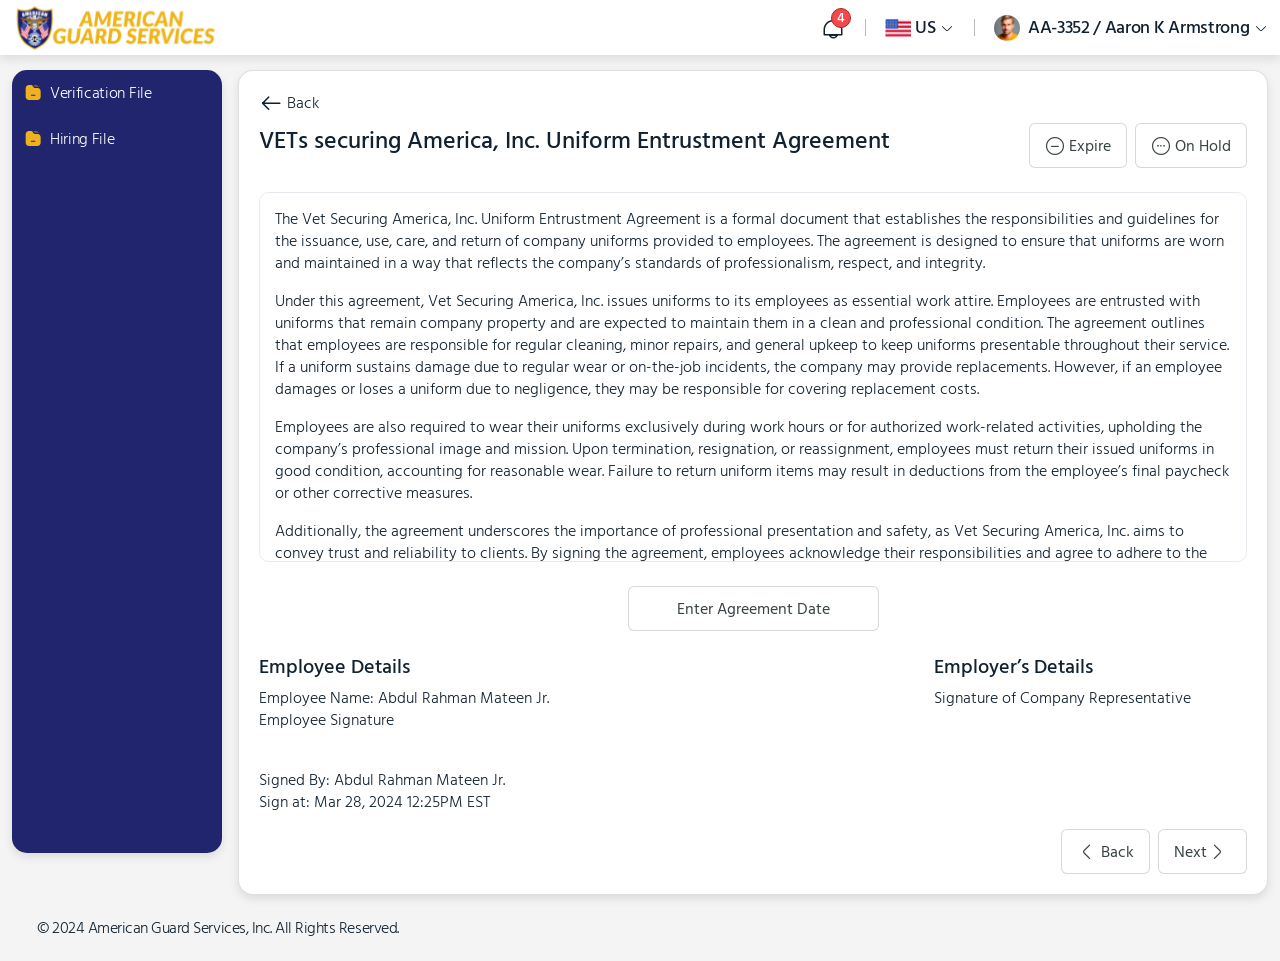
==== agreement.html @ 5cb0e9a2 "search page almost done" ====
<!DOCTYPE html>
<html lang="en">

<head>
    <meta charset="UTF-8" />
    <meta name="viewport" content="width=device-width, initial-scale=1.0" />
    <title>AGS</title>
    <link rel="stylesheet" href="assets/styles/style.css" />
</head>

<body>
    <header>
        <nav class="navbar">
            <div class="container-fluid">
                <a class="navbar-brand" href="#">
                    <img src="./assets/images/logo.svg" alt="logo" />
                </a>
                <ul class="navbar-nav">
                    <li>
                        <div class="notification">
                            <i class="icon-lamp-1"></i>
                            <span> 4 </span>
                            </d>
                    </li>
                    <li>

                        <div class="dropdown">
                            <button class="btn dropdown-toggle" type="button" data-bs-toggle="dropdown"
                                aria-expanded="false">
                                <img src="./assets/images/us-flag.svg" alt="us flag" />
                                US
                            </button>
                            <ul class="dropdown-menu">
                                <li>
                                    <a class="dropdown-item" href="#">
                                        <img src="./assets/images/us-flag.svg" alt="us flag" />
                                        US
                                    </a>
                                </li>
                                <li>
                                    <a class="dropdown-item" href="#">
                                        <img src="./assets/images/canada.png" alt="us flag" />
                                        Canada
                                    </a>
                                </li>
                                <li>
                                    <a class="dropdown-item" href="#">
                                        <img src="./assets/images/denmark.png" alt="us flag" />
                                        Denmark
                                    </a>
                                </li>
                                <li>
                                    <a class="dropdown-item" href="#">
                                        <img src="./assets/images/france.png" alt="us flag" />
                                        France
                                    </a>
                                </li>
                                <li>
                                    <a class="dropdown-item" href="#">
                                        <img src="./assets/images/germany.png" alt="us flag" />
                                        Germany
                                    </a>
                                </li>
                                <li>
                                    <a class="dropdown-item" href="#">
                                        <img src="./assets/images/mexico.png" alt="us flag" />
                                        Mexio
                                    </a>
                                </li>
                                <li>
                                    <a class="dropdown-item" href="#">
                                        <img src="./assets/images/saudi-arabia.png" alt="us flag" />
                                        Saudi
                                    </a>
                                </li>
                                <li>
                                    <a class="dropdown-item" href="#">
                                        <img src="./assets/images/netherlands.png" alt="us flag" />
                                        Netherlands
                                    </a>
                                </li>
                                <li>
                                    <a class="dropdown-item" href="#">
                                        <img src="./assets/images/brazil.png" alt="us flag" />
                                        Brazil
                                    </a>
                                </li>
                                <li>
                                    <a class="dropdown-item" href="#">
                                        <img src="./assets/images/china.png" alt="us flag" />
                                        China
                                    </a>
                                </li>

                                <li>
                                    <a class="dropdown-item" href="#">
                                        <img src="./assets/images/european-union.png" alt="us flag" />
                                        EU Union
                                    </a>
                                </li>
                                <li>
                                    <a class="dropdown-item" href="#">
                                        <img src="./assets/images/pakistan.png" alt="us flag" />
                                        Pakistan
                                    </a>
                                </li>
                                <li>
                                    <a class="dropdown-item" href="#">
                                        <img src="./assets/images/palestine.png" alt="us flag" />
                                        Palestine
                                    </a>
                                </li>
                                <li>
                                    <a class="dropdown-item" href="#">
                                        <img src="./assets/images/philippines.png" alt="us flag" />
                                        Philippines
                                    </a>
                                </li>
                                <li>
                                    <a class="dropdown-item" href="#">
                                        <img src="./assets/images/sweden.png" alt="us flag" />
                                        Sweden
                                    </a>
                                </li>
                                <li>
                                    <a class="dropdown-item" href="#">
                                        <img src="./assets/images/united-arab-emirates.png" alt="us flag" />
                                        Arab Emirates
                                    </a>
                                </li>
                                <li>
                                    <a class="dropdown-item" href="#">
                                        <img src="./assets/images/united-kingdom.png" alt="us flag" />
                                        UK
                                    </a>
                                </li>
                            </ul>
                        </div>
                    </li>
                    <li>

                        <div class="dropdown profile">
                            <button class="btn dropdown-toggle" type="button" data-bs-toggle="dropdown"
                                aria-expanded="false">
                                <img src="./assets/images/avatar.svg" class="me-2 rounded-5" alt="user avatar" />
                                <span class="avatar-user"> AA-3352 / Aaron K Armstrong </span>
                            </button>
                            <ul class="dropdown-menu right">
                                <li><a class="dropdown-item" href="#">Action</a></li>
                                <li><a class="dropdown-item" href="#">Another action</a></li>
                                <li><a class="dropdown-item" href="#">Something else here</a></li>
                            </ul>
                        </div>
                    </li>
                </ul>
            </div>
        </nav>
    </header>

    <div class="container-fluid position-relative">
        <div class="d-flex align-content-center flex-wrap position-relative z-1">
            <div class="col-12 d-block d-md-none">
                <div class="dropdown">
                    <button class="btn btn-primary dropdown-toggle w-100 d-flex justify-content-between align-items-center" type="button" data-bs-toggle="dropdown"
                        aria-expanded="false">
                        <span class="d-flex align-items-center">
                            <i class="icon-user-octagon d-flex me-2"></i> Other Dashboard
                        </span>
                    </button>
                    <ul class="dropdown-menu folder_menu">
                        <li>
                            <a class="dropdown-item" href="#">
                                <i class="folder"></i> Verification File
                            </a>
                        </li>
                        <li class="active">
                            <a class="dropdown-item" data-bs-toggle="collapse" href="#collapseHiringFile" role="button" aria-expanded="false" aria-controls="collapseHiringFile">
                                <i class="folder-open"></i> Hiring File
                            </a>
                            
                            <!-- Collapsible nested menu -->
                            <ul class="collapse dropdown-menu" id="collapseHiringFile">
                                <li><a class="dropdown-item" href="#"><i></i> Uniform Entrustment Agree</a></li>
                                <li><a class="dropdown-item" href="#"><i></i> Equipment Agreement</a></li>
                                <li><a class="dropdown-item" href="#"><i></i> Uniform Entrustment</a></li>
                                <li><a class="dropdown-item" href="#"><i></i> Sexual Harassment Policy</a></li>
                                <li><a class="dropdown-item" href="#"><i></i> Unlawful Harassment Policy</a></li>
                                <li><a class="dropdown-item" href="#"><i></i> Injury Agreement</a></li>
                                <li><a class="dropdown-item" href="#"><i></i> Drug and Alcohol Policy</a></li>
                                <li><a class="dropdown-item" href="#"><i></i> Workers’ Compensation Po...</a></li>
                                <li><a class="dropdown-item" href="#"><i></i> Excessive use of force</a></li>
                                <li><a class="dropdown-item" href="#"><i></i> Employment Agreement</a></li>
                                <li><a class="dropdown-item" href="#"><i></i> Code of Ethics</a></li>
                            </ul>
                        </li>
                    </ul>
                </div>
            </div>
            <div class="main_side_panel d-md-block d-none">
                <ul class="folder_menu">
                    <li>
                        <a href="">
                            <i class="folder"></i>
                            Verification File
                        </a>
                    </li>
                    <li class="active">
                        <a data-bs-toggle="collapse" href="#collapseExample" role="button" aria-expanded="false" aria-controls="collapseExample">
                            <i class="folder-open"></i>
                            Hiring File
                        </a>
                        <ul class="collapse" id="collapseExample">
                            <li>
                                <a href="">
                                    <i></i>
                                    <span>Uniform Entrustment Agree</span>
                                </a>
                            </li>
                            <li>
                                <a href="">
                                    <i></i>
                                    <span>Equipment Agreement</span>
                                </a>
                            </li>
                            <li>
                                <a href="">
                                    <i></i>
                                    <span>Uniform Entrustment</span>
                                </a>
                            </li>
                            <li>
                                <a href="">
                                    <i></i>
                                    <span>Sexual Harassment Policy</span>
                                </a>
                            </li>
                            <li>
                                <a href="">
                                    <i></i>
                                    <span>Unlawful Harassment Policy</span>
                                </a>
                            </li>
                            <li>
                                <a href="">
                                    <i></i>
                                    <span>Injury Agreement</span>
                                </a>
                            </li>
                            <li>
                                <a href="">
                                    <i></i>
                                    <span>Drug and Alcohol Policy</span>
                                </a>
                            </li>
                            <li>
                                <a href="">
                                    <i></i>
                                    <span>Workers’ Compensation Po...</span>
                                </a>
                            </li>
                            <li>
                                <a href="">
                                    <i></i>
                                    <span>Excessive use of force</span>
                                </a>
                            </li>
                            <li>
                                <a href="">
                                    <i></i>
                                    <span>Employment Agreement</span>
                                </a>
                            </li>
                            <li>
                                <a href="">
                                    <i></i>
                                    <span>Code of Ethics</span>
                                </a>
                            </li>
                        </ul>
                    </li>
                </ul>
                
            </div>
            <div class="main_content_panel content_page">
                <div class="mb-4">
                    <div class="d-flex align-items-center mb-2">
                        <i class="icon-arrow-left fs-4 d-flex me-1"></i>
                        <span>Back</span>
                    </div>
                    <div class="d-flex flex-wrap align-items-center justify-content-between">
                        <h4>VETs securing America, Inc. Uniform Entrustment Agreement</h4>
                        <span class="d-flex">
                            <button class="btn btn-outline-secondary me-2"><i
                                class="icon-minus-cirlce me-1 d-flex"></i>Expire</button>
                            <button class="btn btn-outline-secondary"><i
                                    class="icon-more-circle me-1 d-flex"></i>On Hold</button>
                        </span>
                    </div>
                </div>


                <div class="text-box">
                    <p>
                        The Vet Securing America, Inc. Uniform Entrustment Agreement is a formal document that establishes the responsibilities and guidelines for the issuance, use, care, and return of company uniforms provided to employees. The agreement is designed to ensure that uniforms are worn and maintained in a way that reflects the company’s standards of professionalism, respect, and integrity.
                    </p>
                    <p>
                        Under this agreement, Vet Securing America, Inc. issues uniforms to its employees as essential work attire. Employees are entrusted with uniforms that remain company property and are expected to maintain them in a clean and professional condition. The agreement outlines that employees are responsible for regular cleaning, minor repairs, and general upkeep to keep uniforms presentable throughout their service. If a uniform sustains damage due to regular wear or on-the-job incidents, the company may provide replacements. However, if an employee damages or loses a uniform due to negligence, they may be responsible for covering replacement costs.
                    </p>
                    <p>
                        Employees are also required to wear their uniforms exclusively during work hours or for authorized work-related activities, upholding the company’s professional image and mission. Upon termination, resignation, or reassignment, employees must return their issued uniforms in good condition, accounting for reasonable wear. Failure to return uniform items may result in deductions from the employee’s final paycheck or other corrective measures.
                    </p>
                    <p>
                        Additionally, the agreement underscores the importance of professional presentation and safety, as Vet Securing America, Inc. aims to convey trust and reliability to clients. By signing the agreement, employees acknowledge their responsibilities and agree to adhere to the company’s guidelines, supporting accountability and promoting the organization’s values.
                    </p>
                    <p>
                        In summary, the Uniform Entrustment Agreement formalizes the expectations for uniform care, usage, and return, ensuring that all employees contribute positively to the professional standards and reputation of Vet Securing America, Inc.
                    </p>
                    <p>
                        The Vet Securing America, Inc. Uniform Entrustment Agreement is a formal document that establishes the responsibilities and guidelines for the issuance, use, care, and return of company uniforms provided to employees. The agreement is designed to ensure that uniforms are worn and maintained in a way that reflects the company’s standards of professionalism, respect, and integrity.
                    </p>
                    <p>
                        Under this agreement, Vet Securing America, Inc. issues uniforms to its employees as essential work attire. Employees are entrusted with uniforms that remain company property and are expected to maintain them in a clean and professional condition. The agreement outlines that employees are responsible for regular cleaning, minor repairs, and general upkeep to keep uniforms presentable throughout their service. If a uniform sustains damage due to regular wear or on-the-job incidents, the company may provide replacements. However, if an employee damages or loses a uniform due to negligence, they may be responsible for covering replacement costs.
                    </p>
                    <p>
                        Employees are also required to wear their uniforms exclusively during work hours or for authorized work-related activities, upholding the company’s professional image and mission. Upon termination, resignation, or reassignment, employees must return their issued uniforms in good condition, accounting for reasonable wear. Failure to return uniform items may result in deductions from the employee’s final paycheck or other corrective measures.
                    </p>
                    <p>
                        Additionally, the agreement underscores the importance of professional presentation and safety, as Vet Securing America, Inc. aims to convey trust and reliability to clients. By signing the agreement, employees acknowledge their responsibilities and agree to adhere to the company’s guidelines, supporting accountability and promoting the organization’s values.
                    </p>
                    <p>
                        In summary, the Uniform Entrustment Agreement formalizes the expectations for uniform care, usage, and return, ensuring that all employees contribute positively to the professional standards and reputation of Vet Securing America, Inc.
                    </p>
                </div>

                <div class="d-flex align-items-center justify-content-center my-4">
                    <button class="btn btn-outline-secondary px-5">Enter Agreement Date</button>
                </div>

                <div class="row">
                    <div class="col-12 col-md-8">
                        <h5>Employee Details</h5>
                        <p class="m-0">Employee Name: Abdul Rahman Mateen Jr.</p>
                        <p>Employee Signature</p>
                        <br>
                        <p class="m-0">Signed By: Abdul Rahman Mateen Jr.</p>
                        <p>Sign at: Mar 28, 2024 12:25PM EST</p>
                    </div>
                    <div class="col-12 col-md-4">
                        <h5>Employer’s Details</h5>
                        <p>Signature of Company Representative</p>
                    </div>
                </div>

                <div class="d-flex flex-wrap align-items-center justify-content-end">
                    <span class="d-flex">
                        <button class="btn btn-outline-secondary me-2"><i
                            class="icon-arrow-left-2 me-1 d-flex"></i>Back</button>
                        <button class="btn btn-outline-secondary">Next <i class="icon-arrow-right-3 me-1 d-flex"></i></button>
                    </span>
                </div>
                

            </div>
        </div>

    </div>

    <footer>
        <div class="container-fluid">
            <p>© 2024 American Guard Services, Inc. All Rights Reserved.</p>
        </div>
    </footer>


    <script src="node_modules/@popperjs/core/dist/umd/popper.min.js"></script>
    <script src="node_modules/bootstrap/dist/js/bootstrap.min.js"></script>
</body>

</html>
---- assets/styles/style.css ----
@charset "UTF-8";
@import url("https://fonts.googleapis.com/css2?family=Hind+Madurai:wght@300;400;500;600;700&display=swap");
@import "./font-icon.css";
/*!
 * Bootstrap  v5.3.3 (https://getbootstrap.com/)
 * Copyright 2011-2024 The Bootstrap Authors
 * Licensed under MIT (https://github.com/twbs/bootstrap/blob/main/LICENSE)
 */
:root,
[data-bs-theme=light] {
  --bs-blue: #21256e;
  --bs-indigo: #6610f2;
  --bs-purple: #6f42c1;
  --bs-pink: #d63384;
  --bs-red: #dc3545;
  --bs-orange: #fd7e14;
  --bs-yellow: #EEB21E;
  --bs-green: #0ABC7C;
  --bs-teal: #20c997;
  --bs-cyan: #0dcaf0;
  --bs-black: #000;
  --bs-white: #fff;
  --bs-gray: #6c757d;
  --bs-gray-dark: #343a40;
  --bs-gray-100: #f3f4f4;
  --bs-gray-200: #e9ecef;
  --bs-gray-300: #dee2e6;
  --bs-gray-400: #ced4da;
  --bs-gray-500: #adb5bd;
  --bs-gray-600: #6c757d;
  --bs-gray-700: #495057;
  --bs-gray-800: #343a40;
  --bs-gray-900: #112130;
  --bs-primary: #21256e;
  --bs-secondary: #6c757d;
  --bs-success: #0ABC7C;
  --bs-info: #0dcaf0;
  --bs-warning: #EEB21E;
  --bs-danger: #dc3545;
  --bs-light: #f3f4f4;
  --bs-dark: #112130;
  --bs-primary-rgb: 33, 37, 110;
  --bs-secondary-rgb: 108, 117, 125;
  --bs-success-rgb: 10, 188, 124;
  --bs-info-rgb: 13, 202, 240;
  --bs-warning-rgb: 238, 178, 30;
  --bs-danger-rgb: 220, 53, 69;
  --bs-light-rgb: 243, 244, 244;
  --bs-dark-rgb: 17, 33, 48;
  --bs-primary-text-emphasis: #0d0f2c;
  --bs-secondary-text-emphasis: #2b2f32;
  --bs-success-text-emphasis: #044b32;
  --bs-info-text-emphasis: #055160;
  --bs-warning-text-emphasis: #5f470c;
  --bs-danger-text-emphasis: #58151c;
  --bs-light-text-emphasis: #495057;
  --bs-dark-text-emphasis: #495057;
  --bs-primary-bg-subtle: #d3d3e2;
  --bs-secondary-bg-subtle: #e2e3e5;
  --bs-success-bg-subtle: #cef2e5;
  --bs-info-bg-subtle: #cff4fc;
  --bs-warning-bg-subtle: #fcf0d2;
  --bs-danger-bg-subtle: #f8d7da;
  --bs-light-bg-subtle: #f9fafa;
  --bs-dark-bg-subtle: #ced4da;
  --bs-primary-border-subtle: #a6a8c5;
  --bs-secondary-border-subtle: #c4c8cb;
  --bs-success-border-subtle: #9de4cb;
  --bs-info-border-subtle: #9eeaf9;
  --bs-warning-border-subtle: #f8e0a5;
  --bs-danger-border-subtle: #f1aeb5;
  --bs-light-border-subtle: #e9ecef;
  --bs-dark-border-subtle: #adb5bd;
  --bs-white-rgb: 255, 255, 255;
  --bs-black-rgb: 0, 0, 0;
  --bs-font-sans-serif: system-ui, -apple-system, "Segoe UI", Roboto, "Helvetica Neue", "Noto Sans", "Liberation Sans", Arial, sans-serif, "Apple Color Emoji", "Segoe UI Emoji", "Segoe UI Symbol", "Noto Color Emoji";
  --bs-font-monospace: SFMono-Regular, Menlo, Monaco, Consolas, "Liberation Mono", "Courier New", monospace;
  --bs-gradient: linear-gradient(180deg, rgba(255, 255, 255, 0.15), rgba(255, 255, 255, 0));
  --bs-body-font-family: var(--bs-font-sans-serif);
  --bs-body-font-size: 1rem;
  --bs-body-font-weight: 400;
  --bs-body-line-height: 1.5;
  --bs-body-color: #112130;
  --bs-body-color-rgb: 17, 33, 48;
  --bs-body-bg: #f3f4f4;
  --bs-body-bg-rgb: 243, 244, 244;
  --bs-emphasis-color: #000;
  --bs-emphasis-color-rgb: 0, 0, 0;
  --bs-secondary-color: rgba(17, 33, 48, 0.75);
  --bs-secondary-color-rgb: 17, 33, 48;
  --bs-secondary-bg: #e9ecef;
  --bs-secondary-bg-rgb: 233, 236, 239;
  --bs-tertiary-color: rgba(17, 33, 48, 0.5);
  --bs-tertiary-color-rgb: 17, 33, 48;
  --bs-tertiary-bg: #f3f4f4;
  --bs-tertiary-bg-rgb: 243, 244, 244;
  --bs-heading-color: inherit;
  --bs-link-color: #246ca8;
  --bs-link-color-rgb: 36, 108, 168;
  --bs-link-decoration: underline;
  --bs-link-hover-color: #1d5686;
  --bs-link-hover-color-rgb: 29, 86, 134;
  --bs-code-color: #d63384;
  --bs-highlight-color: #112130;
  --bs-highlight-bg: #fcf0d2;
  --bs-border-width: 1px;
  --bs-border-style: solid;
  --bs-border-color: #dee2e6;
  --bs-border-color-translucent: rgba(0, 0, 0, 0.175);
  --bs-border-radius: 0.375rem;
  --bs-border-radius-sm: 0.25rem;
  --bs-border-radius-lg: 0.5rem;
  --bs-border-radius-xl: 1rem;
  --bs-border-radius-xxl: 2rem;
  --bs-border-radius-2xl: var(--bs-border-radius-xxl);
  --bs-border-radius-pill: 50rem;
  --bs-box-shadow: 0 0.5rem 1rem rgba(0, 0, 0, 0.15);
  --bs-box-shadow-sm: 0 0.125rem 0.25rem rgba(0, 0, 0, 0.075);
  --bs-box-shadow-lg: 0 1rem 3rem rgba(0, 0, 0, 0.175);
  --bs-box-shadow-inset: inset 0 1px 2px rgba(0, 0, 0, 0.075);
  --bs-focus-ring-width: 0.25rem;
  --bs-focus-ring-opacity: 0.25;
  --bs-focus-ring-color: rgba(33, 37, 110, 0.25);
  --bs-form-valid-color: #0ABC7C;
  --bs-form-valid-border-color: #0ABC7C;
  --bs-form-invalid-color: #dc3545;
  --bs-form-invalid-border-color: #dc3545;
}

[data-bs-theme=dark] {
  color-scheme: dark;
  --bs-body-color: #dee2e6;
  --bs-body-color-rgb: 222, 226, 230;
  --bs-body-bg: #112130;
  --bs-body-bg-rgb: 17, 33, 48;
  --bs-emphasis-color: #fff;
  --bs-emphasis-color-rgb: 255, 255, 255;
  --bs-secondary-color: rgba(222, 226, 230, 0.75);
  --bs-secondary-color-rgb: 222, 226, 230;
  --bs-secondary-bg: #343a40;
  --bs-secondary-bg-rgb: 52, 58, 64;
  --bs-tertiary-color: rgba(222, 226, 230, 0.5);
  --bs-tertiary-color-rgb: 222, 226, 230;
  --bs-tertiary-bg: #232e38;
  --bs-tertiary-bg-rgb: 35, 46, 56;
  --bs-primary-text-emphasis: #7a7ca8;
  --bs-secondary-text-emphasis: #a7acb1;
  --bs-success-text-emphasis: #6cd7b0;
  --bs-info-text-emphasis: #6edff6;
  --bs-warning-text-emphasis: #f5d178;
  --bs-danger-text-emphasis: #ea868f;
  --bs-light-text-emphasis: #f3f4f4;
  --bs-dark-text-emphasis: #dee2e6;
  --bs-primary-bg-subtle: #070716;
  --bs-secondary-bg-subtle: #161719;
  --bs-success-bg-subtle: #022619;
  --bs-info-bg-subtle: #032830;
  --bs-warning-bg-subtle: #302406;
  --bs-danger-bg-subtle: #2c0b0e;
  --bs-light-bg-subtle: #343a40;
  --bs-dark-bg-subtle: #1a1d20;
  --bs-primary-border-subtle: #141642;
  --bs-secondary-border-subtle: #41464b;
  --bs-success-border-subtle: #06714a;
  --bs-info-border-subtle: #087990;
  --bs-warning-border-subtle: #8f6b12;
  --bs-danger-border-subtle: #842029;
  --bs-light-border-subtle: #495057;
  --bs-dark-border-subtle: #343a40;
  --bs-heading-color: inherit;
  --bs-link-color: #7a7ca8;
  --bs-link-hover-color: #9596b9;
  --bs-link-color-rgb: 122, 124, 168;
  --bs-link-hover-color-rgb: 149, 150, 185;
  --bs-code-color: #e685b5;
  --bs-highlight-color: #dee2e6;
  --bs-highlight-bg: #5f470c;
  --bs-border-color: #495057;
  --bs-border-color-translucent: rgba(255, 255, 255, 0.15);
  --bs-form-valid-color: #6cd7b0;
  --bs-form-valid-border-color: #6cd7b0;
  --bs-form-invalid-color: #ea868f;
  --bs-form-invalid-border-color: #ea868f;
}

*,
*::before,
*::after {
  box-sizing: border-box;
}

@media (prefers-reduced-motion: no-preference) {
  :root {
    scroll-behavior: smooth;
  }
}

body {
  margin: 0;
  font-family: var(--bs-body-font-family);
  font-size: var(--bs-body-font-size);
  font-weight: var(--bs-body-font-weight);
  line-height: var(--bs-body-line-height);
  color: var(--bs-body-color);
  text-align: var(--bs-body-text-align);
  background-color: var(--bs-body-bg);
  -webkit-text-size-adjust: 100%;
  -webkit-tap-highlight-color: rgba(0, 0, 0, 0);
}

hr {
  margin: 1rem 0;
  color: inherit;
  border: 0;
  border-top: var(--bs-border-width) solid;
  opacity: 0.25;
}

h6, .h6, h5, .h5, h4, .h4, h3, .h3, h2, .h2, h1, .h1 {
  margin-top: 0;
  margin-bottom: 0.5rem;
  font-weight: 500;
  line-height: 1.2;
  color: var(--bs-heading-color);
}

h1, .h1 {
  font-size: calc(1.375rem + 1.5vw);
}
@media (min-width: 1200px) {
  h1, .h1 {
    font-size: 2.5rem;
  }
}

h2, .h2 {
  font-size: calc(1.325rem + 0.9vw);
}
@media (min-width: 1200px) {
  h2, .h2 {
    font-size: 2rem;
  }
}

h3, .h3 {
  font-size: calc(1.3rem + 0.6vw);
}
@media (min-width: 1200px) {
  h3, .h3 {
    font-size: 1.75rem;
  }
}

h4, .h4 {
  font-size: calc(1.275rem + 0.3vw);
}
@media (min-width: 1200px) {
  h4, .h4 {
    font-size: 1.5rem;
  }
}

h5, .h5 {
  font-size: 1.25rem;
}

h6, .h6 {
  font-size: 1rem;
}

p {
  margin-top: 0;
  margin-bottom: 1rem;
}

abbr[title] {
  -webkit-text-decoration: underline dotted;
          text-decoration: underline dotted;
  cursor: help;
  -webkit-text-decoration-skip-ink: none;
          text-decoration-skip-ink: none;
}

address {
  margin-bottom: 1rem;
  font-style: normal;
  line-height: inherit;
}

ol,
ul {
  padding-left: 2rem;
}

ol,
ul,
dl {
  margin-top: 0;
  margin-bottom: 1rem;
}

ol ol,
ul ul,
ol ul,
ul ol {
  margin-bottom: 0;
}

dt {
  font-weight: 700;
}

dd {
  margin-bottom: 0.5rem;
  margin-left: 0;
}

blockquote {
  margin: 0 0 1rem;
}

b,
strong {
  font-weight: bolder;
}

small, .small {
  font-size: 0.875em;
}

mark, .mark {
  padding: 0.1875em;
  color: var(--bs-highlight-color);
  background-color: var(--bs-highlight-bg);
}

sub,
sup {
  position: relative;
  font-size: 0.75em;
  line-height: 0;
  vertical-align: baseline;
}

sub {
  bottom: -0.25em;
}

sup {
  top: -0.5em;
}

a {
  color: rgba(var(--bs-link-color-rgb), var(--bs-link-opacity, 1));
  text-decoration: underline;
}
a:hover {
  --bs-link-color-rgb: var(--bs-link-hover-color-rgb);
}

a:not([href]):not([class]), a:not([href]):not([class]):hover {
  color: inherit;
  text-decoration: none;
}

pre,
code,
kbd,
samp {
  font-family: var(--bs-font-monospace);
  font-size: 1em;
}

pre {
  display: block;
  margin-top: 0;
  margin-bottom: 1rem;
  overflow: auto;
  font-size: 0.875em;
}
pre code {
  font-size: inherit;
  color: inherit;
  word-break: normal;
}

code {
  font-size: 0.875em;
  color: var(--bs-code-color);
  word-wrap: break-word;
}
a > code {
  color: inherit;
}

kbd {
  padding: 0.1875rem 0.375rem;
  font-size: 0.875em;
  color: var(--bs-body-bg);
  background-color: var(--bs-body-color);
  border-radius: 0.25rem;
}
kbd kbd {
  padding: 0;
  font-size: 1em;
}

figure {
  margin: 0 0 1rem;
}

img,
svg {
  vertical-align: middle;
}

table {
  caption-side: bottom;
  border-collapse: collapse;
}

caption {
  padding-top: 0.86rem;
  padding-bottom: 0.86rem;
  color: var(--bs-secondary-color);
  text-align: left;
}

th {
  text-align: inherit;
  text-align: -webkit-match-parent;
}

thead,
tbody,
tfoot,
tr,
td,
th {
  border-color: inherit;
  border-style: solid;
  border-width: 0;
}

label {
  display: inline-block;
}

button {
  border-radius: 0;
}

button:focus:not(:focus-visible) {
  outline: 0;
}

input,
button,
select,
optgroup,
textarea {
  margin: 0;
  font-family: inherit;
  font-size: inherit;
  line-height: inherit;
}

button,
select {
  text-transform: none;
}

[role=button] {
  cursor: pointer;
}

select {
  word-wrap: normal;
}
select:disabled {
  opacity: 1;
}

[list]:not([type=date]):not([type=datetime-local]):not([type=month]):not([type=week]):not([type=time])::-webkit-calendar-picker-indicator {
  display: none !important;
}

button,
[type=button],
[type=reset],
[type=submit] {
  -webkit-appearance: button;
}
button:not(:disabled),
[type=button]:not(:disabled),
[type=reset]:not(:disabled),
[type=submit]:not(:disabled) {
  cursor: pointer;
}

::-moz-focus-inner {
  padding: 0;
  border-style: none;
}

textarea {
  resize: vertical;
}

fieldset {
  min-width: 0;
  padding: 0;
  margin: 0;
  border: 0;
}

legend {
  float: left;
  width: 100%;
  padding: 0;
  margin-bottom: 0.5rem;
  font-size: calc(1.275rem + 0.3vw);
  line-height: inherit;
}
@media (min-width: 1200px) {
  legend {
    font-size: 1.5rem;
  }
}
legend + * {
  clear: left;
}

::-webkit-datetime-edit-fields-wrapper,
::-webkit-datetime-edit-text,
::-webkit-datetime-edit-minute,
::-webkit-datetime-edit-hour-field,
::-webkit-datetime-edit-day-field,
::-webkit-datetime-edit-month-field,
::-webkit-datetime-edit-year-field {
  padding: 0;
}

::-webkit-inner-spin-button {
  height: auto;
}

[type=search] {
  -webkit-appearance: textfield;
  outline-offset: -2px;
}

/* rtl:raw:
[type="tel"],
[type="url"],
[type="email"],
[type="number"] {
  direction: ltr;
}
*/
::-webkit-search-decoration {
  -webkit-appearance: none;
}

::-webkit-color-swatch-wrapper {
  padding: 0;
}

::file-selector-button {
  font: inherit;
  -webkit-appearance: button;
}

output {
  display: inline-block;
}

iframe {
  border: 0;
}

summary {
  display: list-item;
  cursor: pointer;
}

progress {
  vertical-align: baseline;
}

[hidden] {
  display: none !important;
}

.lead {
  font-size: 1.25rem;
  font-weight: 300;
}

.display-1 {
  font-size: calc(1.625rem + 4.5vw);
  font-weight: 300;
  line-height: 1.2;
}
@media (min-width: 1200px) {
  .display-1 {
    font-size: 5rem;
  }
}

.display-2 {
  font-size: calc(1.575rem + 3.9vw);
  font-weight: 300;
  line-height: 1.2;
}
@media (min-width: 1200px) {
  .display-2 {
    font-size: 4.5rem;
  }
}

.display-3 {
  font-size: calc(1.525rem + 3.3vw);
  font-weight: 300;
  line-height: 1.2;
}
@media (min-width: 1200px) {
  .display-3 {
    font-size: 4rem;
  }
}

.display-4 {
  font-size: calc(1.475rem + 2.7vw);
  font-weight: 300;
  line-height: 1.2;
}
@media (min-width: 1200px) {
  .display-4 {
    font-size: 3.5rem;
  }
}

.display-5 {
  font-size: calc(1.425rem + 2.1vw);
  font-weight: 300;
  line-height: 1.2;
}
@media (min-width: 1200px) {
  .display-5 {
    font-size: 3rem;
  }
}

.display-6 {
  font-size: calc(1.375rem + 1.5vw);
  font-weight: 300;
  line-height: 1.2;
}
@media (min-width: 1200px) {
  .display-6 {
    font-size: 2.5rem;
  }
}

.list-unstyled {
  padding-left: 0;
  list-style: none;
}

.list-inline {
  padding-left: 0;
  list-style: none;
}

.list-inline-item {
  display: inline-block;
}
.list-inline-item:not(:last-child) {
  margin-right: 0.5rem;
}

.initialism {
  font-size: 0.875em;
  text-transform: uppercase;
}

.blockquote {
  margin-bottom: 1rem;
  font-size: 1.25rem;
}
.blockquote > :last-child {
  margin-bottom: 0;
}

.blockquote-footer {
  margin-top: -1rem;
  margin-bottom: 1rem;
  font-size: 0.875em;
  color: #6c757d;
}
.blockquote-footer::before {
  content: "— ";
}

.img-fluid {
  max-width: 100%;
  height: auto;
}

.img-thumbnail {
  padding: 0.25rem;
  background-color: var(--bs-body-bg);
  border: var(--bs-border-width) solid var(--bs-border-color);
  border-radius: var(--bs-border-radius);
  max-width: 100%;
  height: auto;
}

.figure {
  display: inline-block;
}

.figure-img {
  margin-bottom: 0.5rem;
  line-height: 1;
}

.figure-caption {
  font-size: 0.875em;
  color: var(--bs-secondary-color);
}

.container,
.container-fluid,
.container-xxl,
.container-xl,
.container-lg,
.container-md,
.container-sm {
  --bs-gutter-x: 1.5rem;
  --bs-gutter-y: 0;
  width: 100%;
  padding-right: calc(var(--bs-gutter-x) * 0.5);
  padding-left: calc(var(--bs-gutter-x) * 0.5);
  margin-right: auto;
  margin-left: auto;
}

@media (min-width: 576px) {
  .container-sm, .container {
    max-width: 540px;
  }
}
@media (min-width: 768px) {
  .container-md, .container-sm, .container {
    max-width: 720px;
  }
}
@media (min-width: 992px) {
  .container-lg, .container-md, .container-sm, .container {
    max-width: 960px;
  }
}
@media (min-width: 1200px) {
  .container-xl, .container-lg, .container-md, .container-sm, .container {
    max-width: 1140px;
  }
}
@media (min-width: 1400px) {
  .container-xxl, .container-xl, .container-lg, .container-md, .container-sm, .container {
    max-width: 1320px;
  }
}
:root {
  --bs-breakpoint-xs: 0;
  --bs-breakpoint-sm: 576px;
  --bs-breakpoint-md: 768px;
  --bs-breakpoint-lg: 992px;
  --bs-breakpoint-xl: 1200px;
  --bs-breakpoint-xxl: 1400px;
}

.row {
  --bs-gutter-x: 1.5rem;
  --bs-gutter-y: 0;
  display: flex;
  flex-wrap: wrap;
  margin-top: calc(-1 * var(--bs-gutter-y));
  margin-right: calc(-0.5 * var(--bs-gutter-x));
  margin-left: calc(-0.5 * var(--bs-gutter-x));
}
.row > * {
  flex-shrink: 0;
  width: 100%;
  max-width: 100%;
  padding-right: calc(var(--bs-gutter-x) * 0.5);
  padding-left: calc(var(--bs-gutter-x) * 0.5);
  margin-top: var(--bs-gutter-y);
}

.col {
  flex: 1 0 0%;
}

.row-cols-auto > * {
  flex: 0 0 auto;
  width: auto;
}

.row-cols-1 > * {
  flex: 0 0 auto;
  width: 100%;
}

.row-cols-2 > * {
  flex: 0 0 auto;
  width: 50%;
}

.row-cols-3 > * {
  flex: 0 0 auto;
  width: 33.33333333%;
}

.row-cols-4 > * {
  flex: 0 0 auto;
  width: 25%;
}

.row-cols-5 > * {
  flex: 0 0 auto;
  width: 20%;
}

.row-cols-6 > * {
  flex: 0 0 auto;
  width: 16.66666667%;
}

.col-auto {
  flex: 0 0 auto;
  width: auto;
}

.col-1 {
  flex: 0 0 auto;
  width: 8.33333333%;
}

.col-2 {
  flex: 0 0 auto;
  width: 16.66666667%;
}

.col-3 {
  flex: 0 0 auto;
  width: 25%;
}

.col-4 {
  flex: 0 0 auto;
  width: 33.33333333%;
}

.col-5 {
  flex: 0 0 auto;
  width: 41.66666667%;
}

.col-6 {
  flex: 0 0 auto;
  width: 50%;
}

.col-7 {
  flex: 0 0 auto;
  width: 58.33333333%;
}

.col-8 {
  flex: 0 0 auto;
  width: 66.66666667%;
}

.col-9 {
  flex: 0 0 auto;
  width: 75%;
}

.col-10 {
  flex: 0 0 auto;
  width: 83.33333333%;
}

.col-11 {
  flex: 0 0 auto;
  width: 91.66666667%;
}

.col-12 {
  flex: 0 0 auto;
  width: 100%;
}

.offset-1 {
  margin-left: 8.33333333%;
}

.offset-2 {
  margin-left: 16.66666667%;
}

.offset-3 {
  margin-left: 25%;
}

.offset-4 {
  margin-left: 33.33333333%;
}

.offset-5 {
  margin-left: 41.66666667%;
}

.offset-6 {
  margin-left: 50%;
}

.offset-7 {
  margin-left: 58.33333333%;
}

.offset-8 {
  margin-left: 66.66666667%;
}

.offset-9 {
  margin-left: 75%;
}

.offset-10 {
  margin-left: 83.33333333%;
}

.offset-11 {
  margin-left: 91.66666667%;
}

.g-0,
.gx-0 {
  --bs-gutter-x: 0;
}

.g-0,
.gy-0 {
  --bs-gutter-y: 0;
}

.g-1,
.gx-1 {
  --bs-gutter-x: 0.25rem;
}

.g-1,
.gy-1 {
  --bs-gutter-y: 0.25rem;
}

.g-2,
.gx-2 {
  --bs-gutter-x: 0.5rem;
}

.g-2,
.gy-2 {
  --bs-gutter-y: 0.5rem;
}

.g-3,
.gx-3 {
  --bs-gutter-x: 1rem;
}

.g-3,
.gy-3 {
  --bs-gutter-y: 1rem;
}

.g-4,
.gx-4 {
  --bs-gutter-x: 1.5rem;
}

.g-4,
.gy-4 {
  --bs-gutter-y: 1.5rem;
}

.g-5,
.gx-5 {
  --bs-gutter-x: 3rem;
}

.g-5,
.gy-5 {
  --bs-gutter-y: 3rem;
}

@media (min-width: 576px) {
  .col-sm {
    flex: 1 0 0%;
  }
  .row-cols-sm-auto > * {
    flex: 0 0 auto;
    width: auto;
  }
  .row-cols-sm-1 > * {
    flex: 0 0 auto;
    width: 100%;
  }
  .row-cols-sm-2 > * {
    flex: 0 0 auto;
    width: 50%;
  }
  .row-cols-sm-3 > * {
    flex: 0 0 auto;
    width: 33.33333333%;
  }
  .row-cols-sm-4 > * {
    flex: 0 0 auto;
    width: 25%;
  }
  .row-cols-sm-5 > * {
    flex: 0 0 auto;
    width: 20%;
  }
  .row-cols-sm-6 > * {
    flex: 0 0 auto;
    width: 16.66666667%;
  }
  .col-sm-auto {
    flex: 0 0 auto;
    width: auto;
  }
  .col-sm-1 {
    flex: 0 0 auto;
    width: 8.33333333%;
  }
  .col-sm-2 {
    flex: 0 0 auto;
    width: 16.66666667%;
  }
  .col-sm-3 {
    flex: 0 0 auto;
    width: 25%;
  }
  .col-sm-4 {
    flex: 0 0 auto;
    width: 33.33333333%;
  }
  .col-sm-5 {
    flex: 0 0 auto;
    width: 41.66666667%;
  }
  .col-sm-6 {
    flex: 0 0 auto;
    width: 50%;
  }
  .col-sm-7 {
    flex: 0 0 auto;
    width: 58.33333333%;
  }
  .col-sm-8 {
    flex: 0 0 auto;
    width: 66.66666667%;
  }
  .col-sm-9 {
    flex: 0 0 auto;
    width: 75%;
  }
  .col-sm-10 {
    flex: 0 0 auto;
    width: 83.33333333%;
  }
  .col-sm-11 {
    flex: 0 0 auto;
    width: 91.66666667%;
  }
  .col-sm-12 {
    flex: 0 0 auto;
    width: 100%;
  }
  .offset-sm-0 {
    margin-left: 0;
  }
  .offset-sm-1 {
    margin-left: 8.33333333%;
  }
  .offset-sm-2 {
    margin-left: 16.66666667%;
  }
  .offset-sm-3 {
    margin-left: 25%;
  }
  .offset-sm-4 {
    margin-left: 33.33333333%;
  }
  .offset-sm-5 {
    margin-left: 41.66666667%;
  }
  .offset-sm-6 {
    margin-left: 50%;
  }
  .offset-sm-7 {
    margin-left: 58.33333333%;
  }
  .offset-sm-8 {
    margin-left: 66.66666667%;
  }
  .offset-sm-9 {
    margin-left: 75%;
  }
  .offset-sm-10 {
    margin-left: 83.33333333%;
  }
  .offset-sm-11 {
    margin-left: 91.66666667%;
  }
  .g-sm-0,
  .gx-sm-0 {
    --bs-gutter-x: 0;
  }
  .g-sm-0,
  .gy-sm-0 {
    --bs-gutter-y: 0;
  }
  .g-sm-1,
  .gx-sm-1 {
    --bs-gutter-x: 0.25rem;
  }
  .g-sm-1,
  .gy-sm-1 {
    --bs-gutter-y: 0.25rem;
  }
  .g-sm-2,
  .gx-sm-2 {
    --bs-gutter-x: 0.5rem;
  }
  .g-sm-2,
  .gy-sm-2 {
    --bs-gutter-y: 0.5rem;
  }
  .g-sm-3,
  .gx-sm-3 {
    --bs-gutter-x: 1rem;
  }
  .g-sm-3,
  .gy-sm-3 {
    --bs-gutter-y: 1rem;
  }
  .g-sm-4,
  .gx-sm-4 {
    --bs-gutter-x: 1.5rem;
  }
  .g-sm-4,
  .gy-sm-4 {
    --bs-gutter-y: 1.5rem;
  }
  .g-sm-5,
  .gx-sm-5 {
    --bs-gutter-x: 3rem;
  }
  .g-sm-5,
  .gy-sm-5 {
    --bs-gutter-y: 3rem;
  }
}
@media (min-width: 768px) {
  .col-md {
    flex: 1 0 0%;
  }
  .row-cols-md-auto > * {
    flex: 0 0 auto;
    width: auto;
  }
  .row-cols-md-1 > * {
    flex: 0 0 auto;
    width: 100%;
  }
  .row-cols-md-2 > * {
    flex: 0 0 auto;
    width: 50%;
  }
  .row-cols-md-3 > * {
    flex: 0 0 auto;
    width: 33.33333333%;
  }
  .row-cols-md-4 > * {
    flex: 0 0 auto;
    width: 25%;
  }
  .row-cols-md-5 > * {
    flex: 0 0 auto;
    width: 20%;
  }
  .row-cols-md-6 > * {
    flex: 0 0 auto;
    width: 16.66666667%;
  }
  .col-md-auto {
    flex: 0 0 auto;
    width: auto;
  }
  .col-md-1 {
    flex: 0 0 auto;
    width: 8.33333333%;
  }
  .col-md-2 {
    flex: 0 0 auto;
    width: 16.66666667%;
  }
  .col-md-3 {
    flex: 0 0 auto;
    width: 25%;
  }
  .col-md-4 {
    flex: 0 0 auto;
    width: 33.33333333%;
  }
  .col-md-5 {
    flex: 0 0 auto;
    width: 41.66666667%;
  }
  .col-md-6 {
    flex: 0 0 auto;
    width: 50%;
  }
  .col-md-7 {
    flex: 0 0 auto;
    width: 58.33333333%;
  }
  .col-md-8 {
    flex: 0 0 auto;
    width: 66.66666667%;
  }
  .col-md-9 {
    flex: 0 0 auto;
    width: 75%;
  }
  .col-md-10 {
    flex: 0 0 auto;
    width: 83.33333333%;
  }
  .col-md-11 {
    flex: 0 0 auto;
    width: 91.66666667%;
  }
  .col-md-12 {
    flex: 0 0 auto;
    width: 100%;
  }
  .offset-md-0 {
    margin-left: 0;
  }
  .offset-md-1 {
    margin-left: 8.33333333%;
  }
  .offset-md-2 {
    margin-left: 16.66666667%;
  }
  .offset-md-3 {
    margin-left: 25%;
  }
  .offset-md-4 {
    margin-left: 33.33333333%;
  }
  .offset-md-5 {
    margin-left: 41.66666667%;
  }
  .offset-md-6 {
    margin-left: 50%;
  }
  .offset-md-7 {
    margin-left: 58.33333333%;
  }
  .offset-md-8 {
    margin-left: 66.66666667%;
  }
  .offset-md-9 {
    margin-left: 75%;
  }
  .offset-md-10 {
    margin-left: 83.33333333%;
  }
  .offset-md-11 {
    margin-left: 91.66666667%;
  }
  .g-md-0,
  .gx-md-0 {
    --bs-gutter-x: 0;
  }
  .g-md-0,
  .gy-md-0 {
    --bs-gutter-y: 0;
  }
  .g-md-1,
  .gx-md-1 {
    --bs-gutter-x: 0.25rem;
  }
  .g-md-1,
  .gy-md-1 {
    --bs-gutter-y: 0.25rem;
  }
  .g-md-2,
  .gx-md-2 {
    --bs-gutter-x: 0.5rem;
  }
  .g-md-2,
  .gy-md-2 {
    --bs-gutter-y: 0.5rem;
  }
  .g-md-3,
  .gx-md-3 {
    --bs-gutter-x: 1rem;
  }
  .g-md-3,
  .gy-md-3 {
    --bs-gutter-y: 1rem;
  }
  .g-md-4,
  .gx-md-4 {
    --bs-gutter-x: 1.5rem;
  }
  .g-md-4,
  .gy-md-4 {
    --bs-gutter-y: 1.5rem;
  }
  .g-md-5,
  .gx-md-5 {
    --bs-gutter-x: 3rem;
  }
  .g-md-5,
  .gy-md-5 {
    --bs-gutter-y: 3rem;
  }
}
@media (min-width: 992px) {
  .col-lg {
    flex: 1 0 0%;
  }
  .row-cols-lg-auto > * {
    flex: 0 0 auto;
    width: auto;
  }
  .row-cols-lg-1 > * {
    flex: 0 0 auto;
    width: 100%;
  }
  .row-cols-lg-2 > * {
    flex: 0 0 auto;
    width: 50%;
  }
  .row-cols-lg-3 > * {
    flex: 0 0 auto;
    width: 33.33333333%;
  }
  .row-cols-lg-4 > * {
    flex: 0 0 auto;
    width: 25%;
  }
  .row-cols-lg-5 > * {
    flex: 0 0 auto;
    width: 20%;
  }
  .row-cols-lg-6 > * {
    flex: 0 0 auto;
    width: 16.66666667%;
  }
  .col-lg-auto {
    flex: 0 0 auto;
    width: auto;
  }
  .col-lg-1 {
    flex: 0 0 auto;
    width: 8.33333333%;
  }
  .col-lg-2 {
    flex: 0 0 auto;
    width: 16.66666667%;
  }
  .col-lg-3 {
    flex: 0 0 auto;
    width: 25%;
  }
  .col-lg-4 {
    flex: 0 0 auto;
    width: 33.33333333%;
  }
  .col-lg-5 {
    flex: 0 0 auto;
    width: 41.66666667%;
  }
  .col-lg-6 {
    flex: 0 0 auto;
    width: 50%;
  }
  .col-lg-7 {
    flex: 0 0 auto;
    width: 58.33333333%;
  }
  .col-lg-8 {
    flex: 0 0 auto;
    width: 66.66666667%;
  }
  .col-lg-9 {
    flex: 0 0 auto;
    width: 75%;
  }
  .col-lg-10 {
    flex: 0 0 auto;
    width: 83.33333333%;
  }
  .col-lg-11 {
    flex: 0 0 auto;
    width: 91.66666667%;
  }
  .col-lg-12 {
    flex: 0 0 auto;
    width: 100%;
  }
  .offset-lg-0 {
    margin-left: 0;
  }
  .offset-lg-1 {
    margin-left: 8.33333333%;
  }
  .offset-lg-2 {
    margin-left: 16.66666667%;
  }
  .offset-lg-3 {
    margin-left: 25%;
  }
  .offset-lg-4 {
    margin-left: 33.33333333%;
  }
  .offset-lg-5 {
    margin-left: 41.66666667%;
  }
  .offset-lg-6 {
    margin-left: 50%;
  }
  .offset-lg-7 {
    margin-left: 58.33333333%;
  }
  .offset-lg-8 {
    margin-left: 66.66666667%;
  }
  .offset-lg-9 {
    margin-left: 75%;
  }
  .offset-lg-10 {
    margin-left: 83.33333333%;
  }
  .offset-lg-11 {
    margin-left: 91.66666667%;
  }
  .g-lg-0,
  .gx-lg-0 {
    --bs-gutter-x: 0;
  }
  .g-lg-0,
  .gy-lg-0 {
    --bs-gutter-y: 0;
  }
  .g-lg-1,
  .gx-lg-1 {
    --bs-gutter-x: 0.25rem;
  }
  .g-lg-1,
  .gy-lg-1 {
    --bs-gutter-y: 0.25rem;
  }
  .g-lg-2,
  .gx-lg-2 {
    --bs-gutter-x: 0.5rem;
  }
  .g-lg-2,
  .gy-lg-2 {
    --bs-gutter-y: 0.5rem;
  }
  .g-lg-3,
  .gx-lg-3 {
    --bs-gutter-x: 1rem;
  }
  .g-lg-3,
  .gy-lg-3 {
    --bs-gutter-y: 1rem;
  }
  .g-lg-4,
  .gx-lg-4 {
    --bs-gutter-x: 1.5rem;
  }
  .g-lg-4,
  .gy-lg-4 {
    --bs-gutter-y: 1.5rem;
  }
  .g-lg-5,
  .gx-lg-5 {
    --bs-gutter-x: 3rem;
  }
  .g-lg-5,
  .gy-lg-5 {
    --bs-gutter-y: 3rem;
  }
}
@media (min-width: 1200px) {
  .col-xl {
    flex: 1 0 0%;
  }
  .row-cols-xl-auto > * {
    flex: 0 0 auto;
    width: auto;
  }
  .row-cols-xl-1 > * {
    flex: 0 0 auto;
    width: 100%;
  }
  .row-cols-xl-2 > * {
    flex: 0 0 auto;
    width: 50%;
  }
  .row-cols-xl-3 > * {
    flex: 0 0 auto;
    width: 33.33333333%;
  }
  .row-cols-xl-4 > * {
    flex: 0 0 auto;
    width: 25%;
  }
  .row-cols-xl-5 > * {
    flex: 0 0 auto;
    width: 20%;
  }
  .row-cols-xl-6 > * {
    flex: 0 0 auto;
    width: 16.66666667%;
  }
  .col-xl-auto {
    flex: 0 0 auto;
    width: auto;
  }
  .col-xl-1 {
    flex: 0 0 auto;
    width: 8.33333333%;
  }
  .col-xl-2 {
    flex: 0 0 auto;
    width: 16.66666667%;
  }
  .col-xl-3 {
    flex: 0 0 auto;
    width: 25%;
  }
  .col-xl-4 {
    flex: 0 0 auto;
    width: 33.33333333%;
  }
  .col-xl-5 {
    flex: 0 0 auto;
    width: 41.66666667%;
  }
  .col-xl-6 {
    flex: 0 0 auto;
    width: 50%;
  }
  .col-xl-7 {
    flex: 0 0 auto;
    width: 58.33333333%;
  }
  .col-xl-8 {
    flex: 0 0 auto;
    width: 66.66666667%;
  }
  .col-xl-9 {
    flex: 0 0 auto;
    width: 75%;
  }
  .col-xl-10 {
    flex: 0 0 auto;
    width: 83.33333333%;
  }
  .col-xl-11 {
    flex: 0 0 auto;
    width: 91.66666667%;
  }
  .col-xl-12 {
    flex: 0 0 auto;
    width: 100%;
  }
  .offset-xl-0 {
    margin-left: 0;
  }
  .offset-xl-1 {
    margin-left: 8.33333333%;
  }
  .offset-xl-2 {
    margin-left: 16.66666667%;
  }
  .offset-xl-3 {
    margin-left: 25%;
  }
  .offset-xl-4 {
    margin-left: 33.33333333%;
  }
  .offset-xl-5 {
    margin-left: 41.66666667%;
  }
  .offset-xl-6 {
    margin-left: 50%;
  }
  .offset-xl-7 {
    margin-left: 58.33333333%;
  }
  .offset-xl-8 {
    margin-left: 66.66666667%;
  }
  .offset-xl-9 {
    margin-left: 75%;
  }
  .offset-xl-10 {
    margin-left: 83.33333333%;
  }
  .offset-xl-11 {
    margin-left: 91.66666667%;
  }
  .g-xl-0,
  .gx-xl-0 {
    --bs-gutter-x: 0;
  }
  .g-xl-0,
  .gy-xl-0 {
    --bs-gutter-y: 0;
  }
  .g-xl-1,
  .gx-xl-1 {
    --bs-gutter-x: 0.25rem;
  }
  .g-xl-1,
  .gy-xl-1 {
    --bs-gutter-y: 0.25rem;
  }
  .g-xl-2,
  .gx-xl-2 {
    --bs-gutter-x: 0.5rem;
  }
  .g-xl-2,
  .gy-xl-2 {
    --bs-gutter-y: 0.5rem;
  }
  .g-xl-3,
  .gx-xl-3 {
    --bs-gutter-x: 1rem;
  }
  .g-xl-3,
  .gy-xl-3 {
    --bs-gutter-y: 1rem;
  }
  .g-xl-4,
  .gx-xl-4 {
    --bs-gutter-x: 1.5rem;
  }
  .g-xl-4,
  .gy-xl-4 {
    --bs-gutter-y: 1.5rem;
  }
  .g-xl-5,
  .gx-xl-5 {
    --bs-gutter-x: 3rem;
  }
  .g-xl-5,
  .gy-xl-5 {
    --bs-gutter-y: 3rem;
  }
}
@media (min-width: 1400px) {
  .col-xxl {
    flex: 1 0 0%;
  }
  .row-cols-xxl-auto > * {
    flex: 0 0 auto;
    width: auto;
  }
  .row-cols-xxl-1 > * {
    flex: 0 0 auto;
    width: 100%;
  }
  .row-cols-xxl-2 > * {
    flex: 0 0 auto;
    width: 50%;
  }
  .row-cols-xxl-3 > * {
    flex: 0 0 auto;
    width: 33.33333333%;
  }
  .row-cols-xxl-4 > * {
    flex: 0 0 auto;
    width: 25%;
  }
  .row-cols-xxl-5 > * {
    flex: 0 0 auto;
    width: 20%;
  }
  .row-cols-xxl-6 > * {
    flex: 0 0 auto;
    width: 16.66666667%;
  }
  .col-xxl-auto {
    flex: 0 0 auto;
    width: auto;
  }
  .col-xxl-1 {
    flex: 0 0 auto;
    width: 8.33333333%;
  }
  .col-xxl-2 {
    flex: 0 0 auto;
    width: 16.66666667%;
  }
  .col-xxl-3 {
    flex: 0 0 auto;
    width: 25%;
  }
  .col-xxl-4 {
    flex: 0 0 auto;
    width: 33.33333333%;
  }
  .col-xxl-5 {
    flex: 0 0 auto;
    width: 41.66666667%;
  }
  .col-xxl-6 {
    flex: 0 0 auto;
    width: 50%;
  }
  .col-xxl-7 {
    flex: 0 0 auto;
    width: 58.33333333%;
  }
  .col-xxl-8 {
    flex: 0 0 auto;
    width: 66.66666667%;
  }
  .col-xxl-9 {
    flex: 0 0 auto;
    width: 75%;
  }
  .col-xxl-10 {
    flex: 0 0 auto;
    width: 83.33333333%;
  }
  .col-xxl-11 {
    flex: 0 0 auto;
    width: 91.66666667%;
  }
  .col-xxl-12 {
    flex: 0 0 auto;
    width: 100%;
  }
  .offset-xxl-0 {
    margin-left: 0;
  }
  .offset-xxl-1 {
    margin-left: 8.33333333%;
  }
  .offset-xxl-2 {
    margin-left: 16.66666667%;
  }
  .offset-xxl-3 {
    margin-left: 25%;
  }
  .offset-xxl-4 {
    margin-left: 33.33333333%;
  }
  .offset-xxl-5 {
    margin-left: 41.66666667%;
  }
  .offset-xxl-6 {
    margin-left: 50%;
  }
  .offset-xxl-7 {
    margin-left: 58.33333333%;
  }
  .offset-xxl-8 {
    margin-left: 66.66666667%;
  }
  .offset-xxl-9 {
    margin-left: 75%;
  }
  .offset-xxl-10 {
    margin-left: 83.33333333%;
  }
  .offset-xxl-11 {
    margin-left: 91.66666667%;
  }
  .g-xxl-0,
  .gx-xxl-0 {
    --bs-gutter-x: 0;
  }
  .g-xxl-0,
  .gy-xxl-0 {
    --bs-gutter-y: 0;
  }
  .g-xxl-1,
  .gx-xxl-1 {
    --bs-gutter-x: 0.25rem;
  }
  .g-xxl-1,
  .gy-xxl-1 {
    --bs-gutter-y: 0.25rem;
  }
  .g-xxl-2,
  .gx-xxl-2 {
    --bs-gutter-x: 0.5rem;
  }
  .g-xxl-2,
  .gy-xxl-2 {
    --bs-gutter-y: 0.5rem;
  }
  .g-xxl-3,
  .gx-xxl-3 {
    --bs-gutter-x: 1rem;
  }
  .g-xxl-3,
  .gy-xxl-3 {
    --bs-gutter-y: 1rem;
  }
  .g-xxl-4,
  .gx-xxl-4 {
    --bs-gutter-x: 1.5rem;
  }
  .g-xxl-4,
  .gy-xxl-4 {
    --bs-gutter-y: 1.5rem;
  }
  .g-xxl-5,
  .gx-xxl-5 {
    --bs-gutter-x: 3rem;
  }
  .g-xxl-5,
  .gy-xxl-5 {
    --bs-gutter-y: 3rem;
  }
}
.table {
  --bs-table-color-type: initial;
  --bs-table-bg-type: initial;
  --bs-table-color-state: initial;
  --bs-table-bg-state: initial;
  --bs-table-color: var(--bs-emphasis-color);
  --bs-table-bg: transparent !important;
  --bs-table-border-color: var(--bs-border-color);
  --bs-table-accent-bg: transparent;
  --bs-table-striped-color: var(--bs-emphasis-color);
  --bs-table-striped-bg: #F4F4F4;
  --bs-table-active-color: var(--bs-emphasis-color);
  --bs-table-active-bg: rgba(var(--bs-emphasis-color-rgb), 0.1);
  --bs-table-hover-color: var(--bs-emphasis-color);
  --bs-table-hover-bg: rgba(var(--bs-emphasis-color-rgb), 0.075);
  width: 100%;
  margin-bottom: 1rem;
  vertical-align: top;
  border-color: var(--bs-table-border-color);
}
.table > :not(caption) > * > * {
  padding: 0.86rem 0.86rem;
  color: var(--bs-table-color-state, var(--bs-table-color-type, var(--bs-table-color)));
  background-color: var(--bs-table-bg);
  border-bottom-width: var(--bs-border-width);
  box-shadow: inset 0 0 0 9999px var(--bs-table-bg-state, var(--bs-table-bg-type, var(--bs-table-accent-bg)));
}
.table > tbody {
  vertical-align: inherit;
}
.table > thead {
  vertical-align: bottom;
}

.table-group-divider {
  border-top: calc(var(--bs-border-width) * 2) solid currentcolor;
}

.caption-top {
  caption-side: top;
}

.table-sm > :not(caption) > * > * {
  padding: 0.25rem 0.25rem;
}

.table-bordered > :not(caption) > * {
  border-width: var(--bs-border-width) 0;
}
.table-bordered > :not(caption) > * > * {
  border-width: 0 var(--bs-border-width);
}

.table-borderless > :not(caption) > * > * {
  border-bottom-width: 0;
}
.table-borderless > :not(:first-child) {
  border-top-width: 0;
}

.table-striped > tbody > tr:nth-of-type(odd) > * {
  --bs-table-color-type: var(--bs-table-striped-color);
  --bs-table-bg-type: var(--bs-table-striped-bg);
}

.table-striped-columns > :not(caption) > tr > :nth-child(even) {
  --bs-table-color-type: var(--bs-table-striped-color);
  --bs-table-bg-type: var(--bs-table-striped-bg);
}

.table-active {
  --bs-table-color-state: var(--bs-table-active-color);
  --bs-table-bg-state: var(--bs-table-active-bg);
}

.table-hover > tbody > tr:hover > * {
  --bs-table-color-state: var(--bs-table-hover-color);
  --bs-table-bg-state: var(--bs-table-hover-bg);
}

.table-primary {
  --bs-table-color: #000;
  --bs-table-bg: #d3d3e2;
  --bs-table-border-color: #a9a9b5;
  --bs-table-striped-bg: #c8c8d7;
  --bs-table-striped-color: #000;
  --bs-table-active-bg: #bebecb;
  --bs-table-active-color: #000;
  --bs-table-hover-bg: #c3c3d1;
  --bs-table-hover-color: #000;
  color: var(--bs-table-color);
  border-color: var(--bs-table-border-color);
}

.table-secondary {
  --bs-table-color: #000;
  --bs-table-bg: #e2e3e5;
  --bs-table-border-color: #b5b6b7;
  --bs-table-striped-bg: #d7d8da;
  --bs-table-striped-color: #000;
  --bs-table-active-bg: #cbccce;
  --bs-table-active-color: #000;
  --bs-table-hover-bg: #d1d2d4;
  --bs-table-hover-color: #000;
  color: var(--bs-table-color);
  border-color: var(--bs-table-border-color);
}

.table-success {
  --bs-table-color: #000;
  --bs-table-bg: #cef2e5;
  --bs-table-border-color: #a5c2b7;
  --bs-table-striped-bg: #c4e6da;
  --bs-table-striped-color: #000;
  --bs-table-active-bg: #b9dace;
  --bs-table-active-color: #000;
  --bs-table-hover-bg: #bfe0d4;
  --bs-table-hover-color: #000;
  color: var(--bs-table-color);
  border-color: var(--bs-table-border-color);
}

.table-info {
  --bs-table-color: #000;
  --bs-table-bg: #cff4fc;
  --bs-table-border-color: #a6c3ca;
  --bs-table-striped-bg: #c5e8ef;
  --bs-table-striped-color: #000;
  --bs-table-active-bg: #badce3;
  --bs-table-active-color: #000;
  --bs-table-hover-bg: #bfe2e9;
  --bs-table-hover-color: #000;
  color: var(--bs-table-color);
  border-color: var(--bs-table-border-color);
}

.table-warning {
  --bs-table-color: #000;
  --bs-table-bg: #fcf0d2;
  --bs-table-border-color: #cac0a8;
  --bs-table-striped-bg: #efe4c8;
  --bs-table-striped-color: #000;
  --bs-table-active-bg: #e3d8bd;
  --bs-table-active-color: #000;
  --bs-table-hover-bg: #e9dec2;
  --bs-table-hover-color: #000;
  color: var(--bs-table-color);
  border-color: var(--bs-table-border-color);
}

.table-danger {
  --bs-table-color: #000;
  --bs-table-bg: #f8d7da;
  --bs-table-border-color: #c6acae;
  --bs-table-striped-bg: #eccccf;
  --bs-table-striped-color: #000;
  --bs-table-active-bg: #dfc2c4;
  --bs-table-active-color: #000;
  --bs-table-hover-bg: #e5c7ca;
  --bs-table-hover-color: #000;
  color: var(--bs-table-color);
  border-color: var(--bs-table-border-color);
}

.table-light {
  --bs-table-color: #000;
  --bs-table-bg: #f3f4f4;
  --bs-table-border-color: #c2c3c3;
  --bs-table-striped-bg: #e7e8e8;
  --bs-table-striped-color: #000;
  --bs-table-active-bg: #dbdcdc;
  --bs-table-active-color: #000;
  --bs-table-hover-bg: #e1e2e2;
  --bs-table-hover-color: #000;
  color: var(--bs-table-color);
  border-color: var(--bs-table-border-color);
}

.table-dark {
  --bs-table-color: #fff;
  --bs-table-bg: #112130;
  --bs-table-border-color: #414d59;
  --bs-table-striped-bg: #1d2c3a;
  --bs-table-striped-color: #fff;
  --bs-table-active-bg: #293745;
  --bs-table-active-color: #fff;
  --bs-table-hover-bg: #233240;
  --bs-table-hover-color: #fff;
  color: var(--bs-table-color);
  border-color: var(--bs-table-border-color);
}

.table-responsive {
  overflow-x: auto;
  -webkit-overflow-scrolling: touch;
}

@media (max-width: 575.98px) {
  .table-responsive-sm {
    overflow-x: auto;
    -webkit-overflow-scrolling: touch;
  }
}
@media (max-width: 767.98px) {
  .table-responsive-md {
    overflow-x: auto;
    -webkit-overflow-scrolling: touch;
  }
}
@media (max-width: 991.98px) {
  .table-responsive-lg {
    overflow-x: auto;
    -webkit-overflow-scrolling: touch;
  }
}
@media (max-width: 1199.98px) {
  .table-responsive-xl {
    overflow-x: auto;
    -webkit-overflow-scrolling: touch;
  }
}
@media (max-width: 1399.98px) {
  .table-responsive-xxl {
    overflow-x: auto;
    -webkit-overflow-scrolling: touch;
  }
}
.form-label {
  margin-bottom: 0.5rem;
}

.col-form-label {
  padding-top: calc(0.375rem + var(--bs-border-width));
  padding-bottom: calc(0.375rem + var(--bs-border-width));
  margin-bottom: 0;
  font-size: inherit;
  line-height: 1.5;
}

.col-form-label-lg {
  padding-top: calc(0.5rem + var(--bs-border-width));
  padding-bottom: calc(0.5rem + var(--bs-border-width));
  font-size: 1.25rem;
}

.col-form-label-sm {
  padding-top: calc(0.25rem + var(--bs-border-width));
  padding-bottom: calc(0.25rem + var(--bs-border-width));
  font-size: 0.875rem;
}

.form-text {
  margin-top: 0.25rem;
  font-size: 0.875em;
  color: var(--bs-secondary-color);
}

.form-control {
  display: block;
  width: 100%;
  padding: 0.375rem 0.75rem;
  font-size: 1rem;
  font-weight: 400;
  line-height: 1.5;
  color: var(--bs-body-color);
  -webkit-appearance: none;
     -moz-appearance: none;
          appearance: none;
  background-color: var(--bs-body-bg);
  background-clip: padding-box;
  border: var(--bs-border-width) solid var(--bs-border-color);
  border-radius: var(--bs-border-radius);
  transition: border-color 0.15s ease-in-out, box-shadow 0.15s ease-in-out;
}
@media (prefers-reduced-motion: reduce) {
  .form-control {
    transition: none;
  }
}
.form-control[type=file] {
  overflow: hidden;
}
.form-control[type=file]:not(:disabled):not([readonly]) {
  cursor: pointer;
}
.form-control:focus {
  color: var(--bs-body-color);
  background-color: var(--bs-body-bg);
  border-color: #9092b7;
  outline: 0;
  box-shadow: 0 0 0 0.25rem rgba(33, 37, 110, 0.25);
}
.form-control::-webkit-date-and-time-value {
  min-width: 85px;
  height: 1.5em;
  margin: 0;
}
.form-control::-webkit-datetime-edit {
  display: block;
  padding: 0;
}
.form-control::-moz-placeholder {
  color: var(--bs-secondary-color);
  opacity: 1;
}
.form-control::placeholder {
  color: var(--bs-secondary-color);
  opacity: 1;
}
.form-control:disabled {
  background-color: var(--bs-secondary-bg);
  opacity: 1;
}
.form-control::file-selector-button {
  padding: 0.375rem 0.75rem;
  margin: -0.375rem -0.75rem;
  margin-inline-end: 0.75rem;
  color: var(--bs-body-color);
  background-color: var(--bs-tertiary-bg);
  pointer-events: none;
  border-color: inherit;
  border-style: solid;
  border-width: 0;
  border-inline-end-width: var(--bs-border-width);
  border-radius: 0;
  transition: color 0.15s ease-in-out, background-color 0.15s ease-in-out, border-color 0.15s ease-in-out, box-shadow 0.15s ease-in-out;
}
@media (prefers-reduced-motion: reduce) {
  .form-control::file-selector-button {
    transition: none;
  }
}
.form-control:hover:not(:disabled):not([readonly])::file-selector-button {
  background-color: var(--bs-secondary-bg);
}

.form-control-plaintext {
  display: block;
  width: 100%;
  padding: 0.375rem 0;
  margin-bottom: 0;
  line-height: 1.5;
  color: var(--bs-body-color);
  background-color: transparent;
  border: solid transparent;
  border-width: var(--bs-border-width) 0;
}
.form-control-plaintext:focus {
  outline: 0;
}
.form-control-plaintext.form-control-sm, .form-control-plaintext.form-control-lg {
  padding-right: 0;
  padding-left: 0;
}

.form-control-sm {
  min-height: calc(1.5em + 0.5rem + calc(var(--bs-border-width) * 2));
  padding: 0.25rem 0.5rem;
  font-size: 0.875rem;
  border-radius: var(--bs-border-radius-sm);
}
.form-control-sm::file-selector-button {
  padding: 0.25rem 0.5rem;
  margin: -0.25rem -0.5rem;
  margin-inline-end: 0.5rem;
}

.form-control-lg {
  min-height: calc(1.5em + 1rem + calc(var(--bs-border-width) * 2));
  padding: 0.5rem 1rem;
  font-size: 1.25rem;
  border-radius: var(--bs-border-radius-lg);
}
.form-control-lg::file-selector-button {
  padding: 0.5rem 1rem;
  margin: -0.5rem -1rem;
  margin-inline-end: 1rem;
}

textarea.form-control {
  min-height: calc(1.5em + 0.75rem + calc(var(--bs-border-width) * 2));
}
textarea.form-control-sm {
  min-height: calc(1.5em + 0.5rem + calc(var(--bs-border-width) * 2));
}
textarea.form-control-lg {
  min-height: calc(1.5em + 1rem + calc(var(--bs-border-width) * 2));
}

.form-control-color {
  width: 3rem;
  height: calc(1.5em + 0.75rem + calc(var(--bs-border-width) * 2));
  padding: 0.375rem;
}
.form-control-color:not(:disabled):not([readonly]) {
  cursor: pointer;
}
.form-control-color::-moz-color-swatch {
  border: 0 !important;
  border-radius: var(--bs-border-radius);
}
.form-control-color::-webkit-color-swatch {
  border: 0 !important;
  border-radius: var(--bs-border-radius);
}
.form-control-color.form-control-sm {
  height: calc(1.5em + 0.5rem + calc(var(--bs-border-width) * 2));
}
.form-control-color.form-control-lg {
  height: calc(1.5em + 1rem + calc(var(--bs-border-width) * 2));
}

.form-select {
  --bs-form-select-bg-img: url("data:image/svg+xml,%3csvg xmlns='http://www.w3.org/2000/svg' viewBox='0 0 16 16'%3e%3cpath fill='none' stroke='%23343a40' stroke-linecap='round' stroke-linejoin='round' stroke-width='2' d='m2 5 6 6 6-6'/%3e%3c/svg%3e");
  display: block;
  width: 100%;
  padding: 0.375rem 2.25rem 0.375rem 0.75rem;
  font-size: 1rem;
  font-weight: 400;
  line-height: 1.5;
  color: var(--bs-body-color);
  -webkit-appearance: none;
     -moz-appearance: none;
          appearance: none;
  background-color: var(--bs-body-bg);
  background-image: var(--bs-form-select-bg-img), var(--bs-form-select-bg-icon, none);
  background-repeat: no-repeat;
  background-position: right 0.75rem center;
  background-size: 16px 12px;
  border: var(--bs-border-width) solid var(--bs-border-color);
  border-radius: var(--bs-border-radius);
  transition: border-color 0.15s ease-in-out, box-shadow 0.15s ease-in-out;
}
@media (prefers-reduced-motion: reduce) {
  .form-select {
    transition: none;
  }
}
.form-select:focus {
  border-color: #9092b7;
  outline: 0;
  box-shadow: 0 0 0 0.25rem rgba(33, 37, 110, 0.25);
}
.form-select[multiple], .form-select[size]:not([size="1"]) {
  padding-right: 0.75rem;
  background-image: none;
}
.form-select:disabled {
  background-color: var(--bs-secondary-bg);
}
.form-select:-moz-focusring {
  color: transparent;
  text-shadow: 0 0 0 var(--bs-body-color);
}

.form-select-sm {
  padding-top: 0.25rem;
  padding-bottom: 0.25rem;
  padding-left: 0.5rem;
  font-size: 0.875rem;
  border-radius: var(--bs-border-radius-sm);
}

.form-select-lg {
  padding-top: 0.5rem;
  padding-bottom: 0.5rem;
  padding-left: 1rem;
  font-size: 1.25rem;
  border-radius: var(--bs-border-radius-lg);
}

[data-bs-theme=dark] .form-select {
  --bs-form-select-bg-img: url("data:image/svg+xml,%3csvg xmlns='http://www.w3.org/2000/svg' viewBox='0 0 16 16'%3e%3cpath fill='none' stroke='%23dee2e6' stroke-linecap='round' stroke-linejoin='round' stroke-width='2' d='m2 5 6 6 6-6'/%3e%3c/svg%3e");
}

.form-check {
  display: block;
  min-height: 1.5rem;
  padding-left: 1.5em;
  margin-bottom: 0.125rem;
}
.form-check .form-check-input {
  float: left;
  margin-left: -1.5em;
}

.form-check-reverse {
  padding-right: 1.5em;
  padding-left: 0;
  text-align: right;
}
.form-check-reverse .form-check-input {
  float: right;
  margin-right: -1.5em;
  margin-left: 0;
}

.form-check-input {
  --bs-form-check-bg: var(--bs-body-bg);
  flex-shrink: 0;
  width: 1em;
  height: 1em;
  margin-top: 0.25em;
  vertical-align: top;
  -webkit-appearance: none;
     -moz-appearance: none;
          appearance: none;
  background-color: var(--bs-form-check-bg);
  background-image: var(--bs-form-check-bg-image);
  background-repeat: no-repeat;
  background-position: center;
  background-size: contain;
  border: var(--bs-border-width) solid var(--bs-border-color);
  -webkit-print-color-adjust: exact;
          print-color-adjust: exact;
}
.form-check-input[type=checkbox] {
  border-radius: 0.25em;
}
.form-check-input[type=radio] {
  border-radius: 50%;
}
.form-check-input:active {
  filter: brightness(90%);
}
.form-check-input:focus {
  border-color: #9092b7;
  outline: 0;
  box-shadow: 0 0 0 0.25rem rgba(33, 37, 110, 0.25);
}
.form-check-input:checked {
  background-color: #21256e;
  border-color: #21256e;
}
.form-check-input:checked[type=checkbox] {
  --bs-form-check-bg-image: url("data:image/svg+xml,%3csvg xmlns='http://www.w3.org/2000/svg' viewBox='0 0 20 20'%3e%3cpath fill='none' stroke='%23fff' stroke-linecap='round' stroke-linejoin='round' stroke-width='3' d='m6 10 3 3 6-6'/%3e%3c/svg%3e");
}
.form-check-input:checked[type=radio] {
  --bs-form-check-bg-image: url("data:image/svg+xml,%3csvg xmlns='http://www.w3.org/2000/svg' viewBox='-4 -4 8 8'%3e%3ccircle r='2' fill='%23fff'/%3e%3c/svg%3e");
}
.form-check-input[type=checkbox]:indeterminate {
  background-color: #21256e;
  border-color: #21256e;
  --bs-form-check-bg-image: url("data:image/svg+xml,%3csvg xmlns='http://www.w3.org/2000/svg' viewBox='0 0 20 20'%3e%3cpath fill='none' stroke='%23fff' stroke-linecap='round' stroke-linejoin='round' stroke-width='3' d='M6 10h8'/%3e%3c/svg%3e");
}
.form-check-input:disabled {
  pointer-events: none;
  filter: none;
  opacity: 0.5;
}
.form-check-input[disabled] ~ .form-check-label, .form-check-input:disabled ~ .form-check-label {
  cursor: default;
  opacity: 0.5;
}

.form-switch {
  padding-left: 2.5em;
}
.form-switch .form-check-input {
  --bs-form-switch-bg: url("data:image/svg+xml,%3csvg xmlns='http://www.w3.org/2000/svg' viewBox='-4 -4 8 8'%3e%3ccircle r='3' fill='rgba%280, 0, 0, 0.25%29'/%3e%3c/svg%3e");
  width: 2em;
  margin-left: -2.5em;
  background-image: var(--bs-form-switch-bg);
  background-position: left center;
  border-radius: 2em;
  transition: background-position 0.15s ease-in-out;
}
@media (prefers-reduced-motion: reduce) {
  .form-switch .form-check-input {
    transition: none;
  }
}
.form-switch .form-check-input:focus {
  --bs-form-switch-bg: url("data:image/svg+xml,%3csvg xmlns='http://www.w3.org/2000/svg' viewBox='-4 -4 8 8'%3e%3ccircle r='3' fill='%239092b7'/%3e%3c/svg%3e");
}
.form-switch .form-check-input:checked {
  background-position: right center;
  --bs-form-switch-bg: url("data:image/svg+xml,%3csvg xmlns='http://www.w3.org/2000/svg' viewBox='-4 -4 8 8'%3e%3ccircle r='3' fill='%23fff'/%3e%3c/svg%3e");
}
.form-switch.form-check-reverse {
  padding-right: 2.5em;
  padding-left: 0;
}
.form-switch.form-check-reverse .form-check-input {
  margin-right: -2.5em;
  margin-left: 0;
}

.form-check-inline {
  display: inline-block;
  margin-right: 1rem;
}

.btn-check {
  position: absolute;
  clip: rect(0, 0, 0, 0);
  pointer-events: none;
}
.btn-check[disabled] + .btn, .btn-check:disabled + .btn {
  pointer-events: none;
  filter: none;
  opacity: 0.65;
}

[data-bs-theme=dark] .form-switch .form-check-input:not(:checked):not(:focus) {
  --bs-form-switch-bg: url("data:image/svg+xml,%3csvg xmlns='http://www.w3.org/2000/svg' viewBox='-4 -4 8 8'%3e%3ccircle r='3' fill='rgba%28255, 255, 255, 0.25%29'/%3e%3c/svg%3e");
}

.form-range {
  width: 100%;
  height: 1.5rem;
  padding: 0;
  -webkit-appearance: none;
     -moz-appearance: none;
          appearance: none;
  background-color: transparent;
}
.form-range:focus {
  outline: 0;
}
.form-range:focus::-webkit-slider-thumb {
  box-shadow: 0 0 0 1px #f3f4f4, 0 0 0 0.25rem rgba(33, 37, 110, 0.25);
}
.form-range:focus::-moz-range-thumb {
  box-shadow: 0 0 0 1px #f3f4f4, 0 0 0 0.25rem rgba(33, 37, 110, 0.25);
}
.form-range::-moz-focus-outer {
  border: 0;
}
.form-range::-webkit-slider-thumb {
  width: 1rem;
  height: 1rem;
  margin-top: -0.25rem;
  -webkit-appearance: none;
          appearance: none;
  background-color: #21256e;
  border: 0;
  border-radius: 1rem;
  -webkit-transition: background-color 0.15s ease-in-out, border-color 0.15s ease-in-out, box-shadow 0.15s ease-in-out;
  transition: background-color 0.15s ease-in-out, border-color 0.15s ease-in-out, box-shadow 0.15s ease-in-out;
}
@media (prefers-reduced-motion: reduce) {
  .form-range::-webkit-slider-thumb {
    -webkit-transition: none;
    transition: none;
  }
}
.form-range::-webkit-slider-thumb:active {
  background-color: #bcbed4;
}
.form-range::-webkit-slider-runnable-track {
  width: 100%;
  height: 0.5rem;
  color: transparent;
  cursor: pointer;
  background-color: var(--bs-secondary-bg);
  border-color: transparent;
  border-radius: 1rem;
}
.form-range::-moz-range-thumb {
  width: 1rem;
  height: 1rem;
  -moz-appearance: none;
       appearance: none;
  background-color: #21256e;
  border: 0;
  border-radius: 1rem;
  -moz-transition: background-color 0.15s ease-in-out, border-color 0.15s ease-in-out, box-shadow 0.15s ease-in-out;
  transition: background-color 0.15s ease-in-out, border-color 0.15s ease-in-out, box-shadow 0.15s ease-in-out;
}
@media (prefers-reduced-motion: reduce) {
  .form-range::-moz-range-thumb {
    -moz-transition: none;
    transition: none;
  }
}
.form-range::-moz-range-thumb:active {
  background-color: #bcbed4;
}
.form-range::-moz-range-track {
  width: 100%;
  height: 0.5rem;
  color: transparent;
  cursor: pointer;
  background-color: var(--bs-secondary-bg);
  border-color: transparent;
  border-radius: 1rem;
}
.form-range:disabled {
  pointer-events: none;
}
.form-range:disabled::-webkit-slider-thumb {
  background-color: var(--bs-secondary-color);
}
.form-range:disabled::-moz-range-thumb {
  background-color: var(--bs-secondary-color);
}

.form-floating {
  position: relative;
}
.form-floating > .form-control,
.form-floating > .form-control-plaintext,
.form-floating > .form-select {
  height: calc(3.5rem + calc(var(--bs-border-width) * 2));
  min-height: calc(3.5rem + calc(var(--bs-border-width) * 2));
  line-height: 1.25;
}
.form-floating > label {
  position: absolute;
  top: 0;
  left: 0;
  z-index: 2;
  height: 100%;
  padding: 1rem 0.75rem;
  overflow: hidden;
  text-align: start;
  text-overflow: ellipsis;
  white-space: nowrap;
  pointer-events: none;
  border: var(--bs-border-width) solid transparent;
  transform-origin: 0 0;
  transition: opacity 0.1s ease-in-out, transform 0.1s ease-in-out;
}
@media (prefers-reduced-motion: reduce) {
  .form-floating > label {
    transition: none;
  }
}
.form-floating > .form-control,
.form-floating > .form-control-plaintext {
  padding: 1rem 0.75rem;
}
.form-floating > .form-control::-moz-placeholder, .form-floating > .form-control-plaintext::-moz-placeholder {
  color: transparent;
}
.form-floating > .form-control::placeholder,
.form-floating > .form-control-plaintext::placeholder {
  color: transparent;
}
.form-floating > .form-control:not(:-moz-placeholder-shown), .form-floating > .form-control-plaintext:not(:-moz-placeholder-shown) {
  padding-top: 1.625rem;
  padding-bottom: 0.625rem;
}
.form-floating > .form-control:focus, .form-floating > .form-control:not(:placeholder-shown),
.form-floating > .form-control-plaintext:focus,
.form-floating > .form-control-plaintext:not(:placeholder-shown) {
  padding-top: 1.625rem;
  padding-bottom: 0.625rem;
}
.form-floating > .form-control:-webkit-autofill,
.form-floating > .form-control-plaintext:-webkit-autofill {
  padding-top: 1.625rem;
  padding-bottom: 0.625rem;
}
.form-floating > .form-select {
  padding-top: 1.625rem;
  padding-bottom: 0.625rem;
}
.form-floating > .form-control:not(:-moz-placeholder-shown) ~ label {
  color: rgba(var(--bs-body-color-rgb), 0.65);
  transform: scale(0.85) translateY(-0.5rem) translateX(0.15rem);
}
.form-floating > .form-control:focus ~ label,
.form-floating > .form-control:not(:placeholder-shown) ~ label,
.form-floating > .form-control-plaintext ~ label,
.form-floating > .form-select ~ label {
  color: rgba(var(--bs-body-color-rgb), 0.65);
  transform: scale(0.85) translateY(-0.5rem) translateX(0.15rem);
}
.form-floating > .form-control:not(:-moz-placeholder-shown) ~ label::after {
  position: absolute;
  inset: 1rem 0.375rem;
  z-index: -1;
  height: 1.5em;
  content: "";
  background-color: var(--bs-body-bg);
  border-radius: var(--bs-border-radius);
}
.form-floating > .form-control:focus ~ label::after,
.form-floating > .form-control:not(:placeholder-shown) ~ label::after,
.form-floating > .form-control-plaintext ~ label::after,
.form-floating > .form-select ~ label::after {
  position: absolute;
  inset: 1rem 0.375rem;
  z-index: -1;
  height: 1.5em;
  content: "";
  background-color: var(--bs-body-bg);
  border-radius: var(--bs-border-radius);
}
.form-floating > .form-control:-webkit-autofill ~ label {
  color: rgba(var(--bs-body-color-rgb), 0.65);
  transform: scale(0.85) translateY(-0.5rem) translateX(0.15rem);
}
.form-floating > .form-control-plaintext ~ label {
  border-width: var(--bs-border-width) 0;
}
.form-floating > :disabled ~ label,
.form-floating > .form-control:disabled ~ label {
  color: #6c757d;
}
.form-floating > :disabled ~ label::after,
.form-floating > .form-control:disabled ~ label::after {
  background-color: var(--bs-secondary-bg);
}

.input-group {
  position: relative;
  display: flex;
  flex-wrap: wrap;
  align-items: stretch;
  width: 100%;
}
.input-group > .form-control,
.input-group > .form-select,
.input-group > .form-floating {
  position: relative;
  flex: 1 1 auto;
  width: 1%;
  min-width: 0;
}
.input-group > .form-control:focus,
.input-group > .form-select:focus,
.input-group > .form-floating:focus-within {
  z-index: 5;
}
.input-group .btn {
  position: relative;
  z-index: 2;
}
.input-group .btn:focus {
  z-index: 5;
}

.input-group-text {
  display: flex;
  align-items: center;
  padding: 0.375rem 0.75rem;
  font-size: 1rem;
  font-weight: 400;
  line-height: 1.5;
  color: var(--bs-body-color);
  text-align: center;
  white-space: nowrap;
  background-color: var(--bs-tertiary-bg);
  border: var(--bs-border-width) solid var(--bs-border-color);
  border-radius: var(--bs-border-radius);
}

.input-group-lg > .form-control,
.input-group-lg > .form-select,
.input-group-lg > .input-group-text,
.input-group-lg > .btn {
  padding: 0.5rem 1rem;
  font-size: 1.25rem;
  border-radius: var(--bs-border-radius-lg);
}

.input-group-sm > .form-control,
.input-group-sm > .form-select,
.input-group-sm > .input-group-text,
.input-group-sm > .btn {
  padding: 0.25rem 0.5rem;
  font-size: 0.875rem;
  border-radius: var(--bs-border-radius-sm);
}

.input-group-lg > .form-select,
.input-group-sm > .form-select {
  padding-right: 3rem;
}

.input-group:not(.has-validation) > :not(:last-child):not(.dropdown-toggle):not(.dropdown-menu):not(.form-floating),
.input-group:not(.has-validation) > .dropdown-toggle:nth-last-child(n+3),
.input-group:not(.has-validation) > .form-floating:not(:last-child) > .form-control,
.input-group:not(.has-validation) > .form-floating:not(:last-child) > .form-select {
  border-top-right-radius: 0;
  border-bottom-right-radius: 0;
}
.input-group.has-validation > :nth-last-child(n+3):not(.dropdown-toggle):not(.dropdown-menu):not(.form-floating),
.input-group.has-validation > .dropdown-toggle:nth-last-child(n+4),
.input-group.has-validation > .form-floating:nth-last-child(n+3) > .form-control,
.input-group.has-validation > .form-floating:nth-last-child(n+3) > .form-select {
  border-top-right-radius: 0;
  border-bottom-right-radius: 0;
}
.input-group > :not(:first-child):not(.dropdown-menu):not(.valid-tooltip):not(.valid-feedback):not(.invalid-tooltip):not(.invalid-feedback) {
  margin-left: calc(var(--bs-border-width) * -1);
  border-top-left-radius: 0;
  border-bottom-left-radius: 0;
}
.input-group > .form-floating:not(:first-child) > .form-control,
.input-group > .form-floating:not(:first-child) > .form-select {
  border-top-left-radius: 0;
  border-bottom-left-radius: 0;
}

.valid-feedback {
  display: none;
  width: 100%;
  margin-top: 0.25rem;
  font-size: 0.875em;
  color: var(--bs-form-valid-color);
}

.valid-tooltip {
  position: absolute;
  top: 100%;
  z-index: 5;
  display: none;
  max-width: 100%;
  padding: 0.25rem 0.5rem;
  margin-top: 0.1rem;
  font-size: 0.875rem;
  color: #fff;
  background-color: var(--bs-success);
  border-radius: var(--bs-border-radius);
}

.was-validated :valid ~ .valid-feedback,
.was-validated :valid ~ .valid-tooltip,
.is-valid ~ .valid-feedback,
.is-valid ~ .valid-tooltip {
  display: block;
}

.was-validated .form-control:valid, .form-control.is-valid {
  border-color: var(--bs-form-valid-border-color);
  padding-right: calc(1.5em + 0.75rem);
  background-image: url("data:image/svg+xml,%3csvg xmlns='http://www.w3.org/2000/svg' viewBox='0 0 8 8'%3e%3cpath fill='%230ABC7C' d='M2.3 6.73.6 4.53c-.4-1.04.46-1.4 1.1-.8l1.1 1.4 3.4-3.8c.6-.63 1.6-.27 1.2.7l-4 4.6c-.43.5-.8.4-1.1.1z'/%3e%3c/svg%3e");
  background-repeat: no-repeat;
  background-position: right calc(0.375em + 0.1875rem) center;
  background-size: calc(0.75em + 0.375rem) calc(0.75em + 0.375rem);
}
.was-validated .form-control:valid:focus, .form-control.is-valid:focus {
  border-color: var(--bs-form-valid-border-color);
  box-shadow: 0 0 0 0.25rem rgba(var(--bs-success-rgb), 0.25);
}

.was-validated textarea.form-control:valid, textarea.form-control.is-valid {
  padding-right: calc(1.5em + 0.75rem);
  background-position: top calc(0.375em + 0.1875rem) right calc(0.375em + 0.1875rem);
}

.was-validated .form-select:valid, .form-select.is-valid {
  border-color: var(--bs-form-valid-border-color);
}
.was-validated .form-select:valid:not([multiple]):not([size]), .was-validated .form-select:valid:not([multiple])[size="1"], .form-select.is-valid:not([multiple]):not([size]), .form-select.is-valid:not([multiple])[size="1"] {
  --bs-form-select-bg-icon: url("data:image/svg+xml,%3csvg xmlns='http://www.w3.org/2000/svg' viewBox='0 0 8 8'%3e%3cpath fill='%230ABC7C' d='M2.3 6.73.6 4.53c-.4-1.04.46-1.4 1.1-.8l1.1 1.4 3.4-3.8c.6-.63 1.6-.27 1.2.7l-4 4.6c-.43.5-.8.4-1.1.1z'/%3e%3c/svg%3e");
  padding-right: 4.125rem;
  background-position: right 0.75rem center, center right 2.25rem;
  background-size: 16px 12px, calc(0.75em + 0.375rem) calc(0.75em + 0.375rem);
}
.was-validated .form-select:valid:focus, .form-select.is-valid:focus {
  border-color: var(--bs-form-valid-border-color);
  box-shadow: 0 0 0 0.25rem rgba(var(--bs-success-rgb), 0.25);
}

.was-validated .form-control-color:valid, .form-control-color.is-valid {
  width: calc(3rem + calc(1.5em + 0.75rem));
}

.was-validated .form-check-input:valid, .form-check-input.is-valid {
  border-color: var(--bs-form-valid-border-color);
}
.was-validated .form-check-input:valid:checked, .form-check-input.is-valid:checked {
  background-color: var(--bs-form-valid-color);
}
.was-validated .form-check-input:valid:focus, .form-check-input.is-valid:focus {
  box-shadow: 0 0 0 0.25rem rgba(var(--bs-success-rgb), 0.25);
}
.was-validated .form-check-input:valid ~ .form-check-label, .form-check-input.is-valid ~ .form-check-label {
  color: var(--bs-form-valid-color);
}

.form-check-inline .form-check-input ~ .valid-feedback {
  margin-left: 0.5em;
}

.was-validated .input-group > .form-control:not(:focus):valid, .input-group > .form-control:not(:focus).is-valid,
.was-validated .input-group > .form-select:not(:focus):valid,
.input-group > .form-select:not(:focus).is-valid,
.was-validated .input-group > .form-floating:not(:focus-within):valid,
.input-group > .form-floating:not(:focus-within).is-valid {
  z-index: 3;
}

.invalid-feedback {
  display: none;
  width: 100%;
  margin-top: 0.25rem;
  font-size: 0.875em;
  color: var(--bs-form-invalid-color);
}

.invalid-tooltip {
  position: absolute;
  top: 100%;
  z-index: 5;
  display: none;
  max-width: 100%;
  padding: 0.25rem 0.5rem;
  margin-top: 0.1rem;
  font-size: 0.875rem;
  color: #fff;
  background-color: var(--bs-danger);
  border-radius: var(--bs-border-radius);
}

.was-validated :invalid ~ .invalid-feedback,
.was-validated :invalid ~ .invalid-tooltip,
.is-invalid ~ .invalid-feedback,
.is-invalid ~ .invalid-tooltip {
  display: block;
}

.was-validated .form-control:invalid, .form-control.is-invalid {
  border-color: var(--bs-form-invalid-border-color);
  padding-right: calc(1.5em + 0.75rem);
  background-image: url("data:image/svg+xml,%3csvg xmlns='http://www.w3.org/2000/svg' viewBox='0 0 12 12' width='12' height='12' fill='none' stroke='%23dc3545'%3e%3ccircle cx='6' cy='6' r='4.5'/%3e%3cpath stroke-linejoin='round' d='M5.8 3.6h.4L6 6.5z'/%3e%3ccircle cx='6' cy='8.2' r='.6' fill='%23dc3545' stroke='none'/%3e%3c/svg%3e");
  background-repeat: no-repeat;
  background-position: right calc(0.375em + 0.1875rem) center;
  background-size: calc(0.75em + 0.375rem) calc(0.75em + 0.375rem);
}
.was-validated .form-control:invalid:focus, .form-control.is-invalid:focus {
  border-color: var(--bs-form-invalid-border-color);
  box-shadow: 0 0 0 0.25rem rgba(var(--bs-danger-rgb), 0.25);
}

.was-validated textarea.form-control:invalid, textarea.form-control.is-invalid {
  padding-right: calc(1.5em + 0.75rem);
  background-position: top calc(0.375em + 0.1875rem) right calc(0.375em + 0.1875rem);
}

.was-validated .form-select:invalid, .form-select.is-invalid {
  border-color: var(--bs-form-invalid-border-color);
}
.was-validated .form-select:invalid:not([multiple]):not([size]), .was-validated .form-select:invalid:not([multiple])[size="1"], .form-select.is-invalid:not([multiple]):not([size]), .form-select.is-invalid:not([multiple])[size="1"] {
  --bs-form-select-bg-icon: url("data:image/svg+xml,%3csvg xmlns='http://www.w3.org/2000/svg' viewBox='0 0 12 12' width='12' height='12' fill='none' stroke='%23dc3545'%3e%3ccircle cx='6' cy='6' r='4.5'/%3e%3cpath stroke-linejoin='round' d='M5.8 3.6h.4L6 6.5z'/%3e%3ccircle cx='6' cy='8.2' r='.6' fill='%23dc3545' stroke='none'/%3e%3c/svg%3e");
  padding-right: 4.125rem;
  background-position: right 0.75rem center, center right 2.25rem;
  background-size: 16px 12px, calc(0.75em + 0.375rem) calc(0.75em + 0.375rem);
}
.was-validated .form-select:invalid:focus, .form-select.is-invalid:focus {
  border-color: var(--bs-form-invalid-border-color);
  box-shadow: 0 0 0 0.25rem rgba(var(--bs-danger-rgb), 0.25);
}

.was-validated .form-control-color:invalid, .form-control-color.is-invalid {
  width: calc(3rem + calc(1.5em + 0.75rem));
}

.was-validated .form-check-input:invalid, .form-check-input.is-invalid {
  border-color: var(--bs-form-invalid-border-color);
}
.was-validated .form-check-input:invalid:checked, .form-check-input.is-invalid:checked {
  background-color: var(--bs-form-invalid-color);
}
.was-validated .form-check-input:invalid:focus, .form-check-input.is-invalid:focus {
  box-shadow: 0 0 0 0.25rem rgba(var(--bs-danger-rgb), 0.25);
}
.was-validated .form-check-input:invalid ~ .form-check-label, .form-check-input.is-invalid ~ .form-check-label {
  color: var(--bs-form-invalid-color);
}

.form-check-inline .form-check-input ~ .invalid-feedback {
  margin-left: 0.5em;
}

.was-validated .input-group > .form-control:not(:focus):invalid, .input-group > .form-control:not(:focus).is-invalid,
.was-validated .input-group > .form-select:not(:focus):invalid,
.input-group > .form-select:not(:focus).is-invalid,
.was-validated .input-group > .form-floating:not(:focus-within):invalid,
.input-group > .form-floating:not(:focus-within).is-invalid {
  z-index: 4;
}

.btn {
  --bs-btn-padding-x: 0.75rem;
  --bs-btn-padding-y: 0.375rem;
  --bs-btn-font-family: ;
  --bs-btn-font-size: 1rem;
  --bs-btn-font-weight: 400;
  --bs-btn-line-height: 1.5;
  --bs-btn-color: var(--bs-body-color);
  --bs-btn-bg: transparent;
  --bs-btn-border-width: var(--bs-border-width);
  --bs-btn-border-color: transparent;
  --bs-btn-border-radius: var(--bs-border-radius);
  --bs-btn-hover-border-color: transparent;
  --bs-btn-box-shadow: inset 0 1px 0 rgba(255, 255, 255, 0.15), 0 1px 1px rgba(0, 0, 0, 0.075);
  --bs-btn-disabled-opacity: 0.65;
  --bs-btn-focus-box-shadow: 0 0 0 0.25rem rgba(var(--bs-btn-focus-shadow-rgb), .5);
  display: inline-block;
  padding: var(--bs-btn-padding-y) var(--bs-btn-padding-x);
  font-family: var(--bs-btn-font-family);
  font-size: var(--bs-btn-font-size);
  font-weight: var(--bs-btn-font-weight);
  line-height: var(--bs-btn-line-height);
  color: var(--bs-btn-color);
  text-align: center;
  text-decoration: none;
  vertical-align: middle;
  cursor: pointer;
  -webkit-user-select: none;
     -moz-user-select: none;
          user-select: none;
  border: var(--bs-btn-border-width) solid var(--bs-btn-border-color);
  border-radius: var(--bs-btn-border-radius);
  background-color: var(--bs-btn-bg);
  transition: color 0.15s ease-in-out, background-color 0.15s ease-in-out, border-color 0.15s ease-in-out, box-shadow 0.15s ease-in-out;
}
@media (prefers-reduced-motion: reduce) {
  .btn {
    transition: none;
  }
}
.btn:hover {
  color: var(--bs-btn-hover-color);
  background-color: var(--bs-btn-hover-bg);
  border-color: var(--bs-btn-hover-border-color);
}
.btn-check + .btn:hover {
  color: var(--bs-btn-color);
  background-color: var(--bs-btn-bg);
  border-color: var(--bs-btn-border-color);
}
.btn:focus-visible {
  color: var(--bs-btn-hover-color);
  background-color: var(--bs-btn-hover-bg);
  border-color: var(--bs-btn-hover-border-color);
  outline: 0;
  box-shadow: var(--bs-btn-focus-box-shadow);
}
.btn-check:focus-visible + .btn {
  border-color: var(--bs-btn-hover-border-color);
  outline: 0;
  box-shadow: var(--bs-btn-focus-box-shadow);
}
.btn-check:checked + .btn, :not(.btn-check) + .btn:active, .btn:first-child:active, .btn.active, .btn.show {
  color: var(--bs-btn-active-color);
  background-color: var(--bs-btn-active-bg);
  border-color: var(--bs-btn-active-border-color);
}
.btn-check:checked + .btn:focus-visible, :not(.btn-check) + .btn:active:focus-visible, .btn:first-child:active:focus-visible, .btn.active:focus-visible, .btn.show:focus-visible {
  box-shadow: var(--bs-btn-focus-box-shadow);
}
.btn-check:checked:focus-visible + .btn {
  box-shadow: var(--bs-btn-focus-box-shadow);
}
.btn:disabled, .btn.disabled, fieldset:disabled .btn {
  color: var(--bs-btn-disabled-color);
  pointer-events: none;
  background-color: var(--bs-btn-disabled-bg);
  border-color: var(--bs-btn-disabled-border-color);
  opacity: var(--bs-btn-disabled-opacity);
}

.btn-primary {
  --bs-btn-color: #fff;
  --bs-btn-bg: #21256e;
  --bs-btn-border-color: #21256e;
  --bs-btn-hover-color: #fff;
  --bs-btn-hover-bg: #1c1f5e;
  --bs-btn-hover-border-color: #1a1e58;
  --bs-btn-focus-shadow-rgb: 66, 70, 132;
  --bs-btn-active-color: #fff;
  --bs-btn-active-bg: #1a1e58;
  --bs-btn-active-border-color: #191c53;
  --bs-btn-active-shadow: inset 0 3px 5px rgba(0, 0, 0, 0.125);
  --bs-btn-disabled-color: #fff;
  --bs-btn-disabled-bg: #21256e;
  --bs-btn-disabled-border-color: #21256e;
}

.btn-secondary {
  --bs-btn-color: #fff;
  --bs-btn-bg: #6c757d;
  --bs-btn-border-color: #6c757d;
  --bs-btn-hover-color: #fff;
  --bs-btn-hover-bg: #5c636a;
  --bs-btn-hover-border-color: #565e64;
  --bs-btn-focus-shadow-rgb: 130, 138, 145;
  --bs-btn-active-color: #fff;
  --bs-btn-active-bg: #565e64;
  --bs-btn-active-border-color: #51585e;
  --bs-btn-active-shadow: inset 0 3px 5px rgba(0, 0, 0, 0.125);
  --bs-btn-disabled-color: #fff;
  --bs-btn-disabled-bg: #6c757d;
  --bs-btn-disabled-border-color: #6c757d;
}

.btn-success {
  --bs-btn-color: #000;
  --bs-btn-bg: #0ABC7C;
  --bs-btn-border-color: #0ABC7C;
  --bs-btn-hover-color: #000;
  --bs-btn-hover-bg: #2fc690;
  --bs-btn-hover-border-color: #23c389;
  --bs-btn-focus-shadow-rgb: 9, 160, 105;
  --bs-btn-active-color: #000;
  --bs-btn-active-bg: #3bc996;
  --bs-btn-active-border-color: #23c389;
  --bs-btn-active-shadow: inset 0 3px 5px rgba(0, 0, 0, 0.125);
  --bs-btn-disabled-color: #000;
  --bs-btn-disabled-bg: #0ABC7C;
  --bs-btn-disabled-border-color: #0ABC7C;
}

.btn-info {
  --bs-btn-color: #000;
  --bs-btn-bg: #0dcaf0;
  --bs-btn-border-color: #0dcaf0;
  --bs-btn-hover-color: #000;
  --bs-btn-hover-bg: #31d2f2;
  --bs-btn-hover-border-color: #25cff2;
  --bs-btn-focus-shadow-rgb: 11, 172, 204;
  --bs-btn-active-color: #000;
  --bs-btn-active-bg: #3dd5f3;
  --bs-btn-active-border-color: #25cff2;
  --bs-btn-active-shadow: inset 0 3px 5px rgba(0, 0, 0, 0.125);
  --bs-btn-disabled-color: #000;
  --bs-btn-disabled-bg: #0dcaf0;
  --bs-btn-disabled-border-color: #0dcaf0;
}

.btn-warning {
  --bs-btn-color: #000;
  --bs-btn-bg: #EEB21E;
  --bs-btn-border-color: #EEB21E;
  --bs-btn-hover-color: #000;
  --bs-btn-hover-bg: #f1be40;
  --bs-btn-hover-border-color: #f0ba35;
  --bs-btn-focus-shadow-rgb: 202, 151, 26;
  --bs-btn-active-color: #000;
  --bs-btn-active-bg: #f1c14b;
  --bs-btn-active-border-color: #f0ba35;
  --bs-btn-active-shadow: inset 0 3px 5px rgba(0, 0, 0, 0.125);
  --bs-btn-disabled-color: #000;
  --bs-btn-disabled-bg: #EEB21E;
  --bs-btn-disabled-border-color: #EEB21E;
}

.btn-danger {
  --bs-btn-color: #fff;
  --bs-btn-bg: #dc3545;
  --bs-btn-border-color: #dc3545;
  --bs-btn-hover-color: #fff;
  --bs-btn-hover-bg: #bb2d3b;
  --bs-btn-hover-border-color: #b02a37;
  --bs-btn-focus-shadow-rgb: 225, 83, 97;
  --bs-btn-active-color: #fff;
  --bs-btn-active-bg: #b02a37;
  --bs-btn-active-border-color: #a52834;
  --bs-btn-active-shadow: inset 0 3px 5px rgba(0, 0, 0, 0.125);
  --bs-btn-disabled-color: #fff;
  --bs-btn-disabled-bg: #dc3545;
  --bs-btn-disabled-border-color: #dc3545;
}

.btn-light {
  --bs-btn-color: #000;
  --bs-btn-bg: #f3f4f4;
  --bs-btn-border-color: #f3f4f4;
  --bs-btn-hover-color: #000;
  --bs-btn-hover-bg: #cfcfcf;
  --bs-btn-hover-border-color: #c2c3c3;
  --bs-btn-focus-shadow-rgb: 207, 207, 207;
  --bs-btn-active-color: #000;
  --bs-btn-active-bg: #c2c3c3;
  --bs-btn-active-border-color: #b6b7b7;
  --bs-btn-active-shadow: inset 0 3px 5px rgba(0, 0, 0, 0.125);
  --bs-btn-disabled-color: #000;
  --bs-btn-disabled-bg: #f3f4f4;
  --bs-btn-disabled-border-color: #f3f4f4;
}

.btn-dark {
  --bs-btn-color: #fff;
  --bs-btn-bg: #112130;
  --bs-btn-border-color: #112130;
  --bs-btn-hover-color: #fff;
  --bs-btn-hover-bg: #35424f;
  --bs-btn-hover-border-color: #293745;
  --bs-btn-focus-shadow-rgb: 53, 66, 79;
  --bs-btn-active-color: #fff;
  --bs-btn-active-bg: #414d59;
  --bs-btn-active-border-color: #293745;
  --bs-btn-active-shadow: inset 0 3px 5px rgba(0, 0, 0, 0.125);
  --bs-btn-disabled-color: #fff;
  --bs-btn-disabled-bg: #112130;
  --bs-btn-disabled-border-color: #112130;
}

.btn-outline-primary {
  --bs-btn-color: #21256e;
  --bs-btn-border-color: #21256e;
  --bs-btn-hover-color: #fff;
  --bs-btn-hover-bg: #21256e;
  --bs-btn-hover-border-color: #21256e;
  --bs-btn-focus-shadow-rgb: 33, 37, 110;
  --bs-btn-active-color: #fff;
  --bs-btn-active-bg: #21256e;
  --bs-btn-active-border-color: #21256e;
  --bs-btn-active-shadow: inset 0 3px 5px rgba(0, 0, 0, 0.125);
  --bs-btn-disabled-color: #21256e;
  --bs-btn-disabled-bg: transparent;
  --bs-btn-disabled-border-color: #21256e;
  --bs-gradient: none;
}

.btn-outline-secondary {
  --bs-btn-color: #6c757d;
  --bs-btn-border-color: #6c757d;
  --bs-btn-hover-color: #fff;
  --bs-btn-hover-bg: #6c757d;
  --bs-btn-hover-border-color: #6c757d;
  --bs-btn-focus-shadow-rgb: 108, 117, 125;
  --bs-btn-active-color: #fff;
  --bs-btn-active-bg: #6c757d;
  --bs-btn-active-border-color: #6c757d;
  --bs-btn-active-shadow: inset 0 3px 5px rgba(0, 0, 0, 0.125);
  --bs-btn-disabled-color: #6c757d;
  --bs-btn-disabled-bg: transparent;
  --bs-btn-disabled-border-color: #6c757d;
  --bs-gradient: none;
}

.btn-outline-success {
  --bs-btn-color: #0ABC7C;
  --bs-btn-border-color: #0ABC7C;
  --bs-btn-hover-color: #000;
  --bs-btn-hover-bg: #0ABC7C;
  --bs-btn-hover-border-color: #0ABC7C;
  --bs-btn-focus-shadow-rgb: 10, 188, 124;
  --bs-btn-active-color: #000;
  --bs-btn-active-bg: #0ABC7C;
  --bs-btn-active-border-color: #0ABC7C;
  --bs-btn-active-shadow: inset 0 3px 5px rgba(0, 0, 0, 0.125);
  --bs-btn-disabled-color: #0ABC7C;
  --bs-btn-disabled-bg: transparent;
  --bs-btn-disabled-border-color: #0ABC7C;
  --bs-gradient: none;
}

.btn-outline-info {
  --bs-btn-color: #0dcaf0;
  --bs-btn-border-color: #0dcaf0;
  --bs-btn-hover-color: #000;
  --bs-btn-hover-bg: #0dcaf0;
  --bs-btn-hover-border-color: #0dcaf0;
  --bs-btn-focus-shadow-rgb: 13, 202, 240;
  --bs-btn-active-color: #000;
  --bs-btn-active-bg: #0dcaf0;
  --bs-btn-active-border-color: #0dcaf0;
  --bs-btn-active-shadow: inset 0 3px 5px rgba(0, 0, 0, 0.125);
  --bs-btn-disabled-color: #0dcaf0;
  --bs-btn-disabled-bg: transparent;
  --bs-btn-disabled-border-color: #0dcaf0;
  --bs-gradient: none;
}

.btn-outline-warning {
  --bs-btn-color: #EEB21E;
  --bs-btn-border-color: #EEB21E;
  --bs-btn-hover-color: #000;
  --bs-btn-hover-bg: #EEB21E;
  --bs-btn-hover-border-color: #EEB21E;
  --bs-btn-focus-shadow-rgb: 238, 178, 30;
  --bs-btn-active-color: #000;
  --bs-btn-active-bg: #EEB21E;
  --bs-btn-active-border-color: #EEB21E;
  --bs-btn-active-shadow: inset 0 3px 5px rgba(0, 0, 0, 0.125);
  --bs-btn-disabled-color: #EEB21E;
  --bs-btn-disabled-bg: transparent;
  --bs-btn-disabled-border-color: #EEB21E;
  --bs-gradient: none;
}

.btn-outline-danger {
  --bs-btn-color: #dc3545;
  --bs-btn-border-color: #dc3545;
  --bs-btn-hover-color: #fff;
  --bs-btn-hover-bg: #dc3545;
  --bs-btn-hover-border-color: #dc3545;
  --bs-btn-focus-shadow-rgb: 220, 53, 69;
  --bs-btn-active-color: #fff;
  --bs-btn-active-bg: #dc3545;
  --bs-btn-active-border-color: #dc3545;
  --bs-btn-active-shadow: inset 0 3px 5px rgba(0, 0, 0, 0.125);
  --bs-btn-disabled-color: #dc3545;
  --bs-btn-disabled-bg: transparent;
  --bs-btn-disabled-border-color: #dc3545;
  --bs-gradient: none;
}

.btn-outline-light {
  --bs-btn-color: #f3f4f4;
  --bs-btn-border-color: #f3f4f4;
  --bs-btn-hover-color: #000;
  --bs-btn-hover-bg: #f3f4f4;
  --bs-btn-hover-border-color: #f3f4f4;
  --bs-btn-focus-shadow-rgb: 243, 244, 244;
  --bs-btn-active-color: #000;
  --bs-btn-active-bg: #f3f4f4;
  --bs-btn-active-border-color: #f3f4f4;
  --bs-btn-active-shadow: inset 0 3px 5px rgba(0, 0, 0, 0.125);
  --bs-btn-disabled-color: #f3f4f4;
  --bs-btn-disabled-bg: transparent;
  --bs-btn-disabled-border-color: #f3f4f4;
  --bs-gradient: none;
}

.btn-outline-dark {
  --bs-btn-color: #112130;
  --bs-btn-border-color: #112130;
  --bs-btn-hover-color: #fff;
  --bs-btn-hover-bg: #112130;
  --bs-btn-hover-border-color: #112130;
  --bs-btn-focus-shadow-rgb: 17, 33, 48;
  --bs-btn-active-color: #fff;
  --bs-btn-active-bg: #112130;
  --bs-btn-active-border-color: #112130;
  --bs-btn-active-shadow: inset 0 3px 5px rgba(0, 0, 0, 0.125);
  --bs-btn-disabled-color: #112130;
  --bs-btn-disabled-bg: transparent;
  --bs-btn-disabled-border-color: #112130;
  --bs-gradient: none;
}

.btn-link {
  --bs-btn-font-weight: 400;
  --bs-btn-color: var(--bs-link-color);
  --bs-btn-bg: transparent;
  --bs-btn-border-color: transparent;
  --bs-btn-hover-color: var(--bs-link-hover-color);
  --bs-btn-hover-border-color: transparent;
  --bs-btn-active-color: var(--bs-link-hover-color);
  --bs-btn-active-border-color: transparent;
  --bs-btn-disabled-color: #6c757d;
  --bs-btn-disabled-border-color: transparent;
  --bs-btn-box-shadow: 0 0 0 #000;
  --bs-btn-focus-shadow-rgb: 69, 130, 181;
  text-decoration: underline;
}
.btn-link:focus-visible {
  color: var(--bs-btn-color);
}
.btn-link:hover {
  color: var(--bs-btn-hover-color);
}

.btn-lg, .btn-group-lg > .btn {
  --bs-btn-padding-y: 0.5rem;
  --bs-btn-padding-x: 1rem;
  --bs-btn-font-size: 1.25rem;
  --bs-btn-border-radius: var(--bs-border-radius-lg);
}

.btn-sm, .btn-group-sm > .btn {
  --bs-btn-padding-y: 0.25rem;
  --bs-btn-padding-x: 0.5rem;
  --bs-btn-font-size: 0.875rem;
  --bs-btn-border-radius: var(--bs-border-radius-sm);
}

.fade {
  transition: opacity 0.15s linear;
}
@media (prefers-reduced-motion: reduce) {
  .fade {
    transition: none;
  }
}
.fade:not(.show) {
  opacity: 0;
}

.collapse:not(.show) {
  display: none;
}

.collapsing {
  height: 0;
  overflow: hidden;
  transition: height 0.35s ease;
}
@media (prefers-reduced-motion: reduce) {
  .collapsing {
    transition: none;
  }
}
.collapsing.collapse-horizontal {
  width: 0;
  height: auto;
  transition: width 0.35s ease;
}
@media (prefers-reduced-motion: reduce) {
  .collapsing.collapse-horizontal {
    transition: none;
  }
}

.dropup,
.dropend,
.dropdown,
.dropstart,
.dropup-center,
.dropdown-center {
  position: relative;
}

.dropdown-toggle {
  white-space: nowrap;
}
.dropdown-toggle::after {
  display: inline-block;
  margin-left: 0.255em;
  vertical-align: 0.255em;
  content: "";
  border-top: 0.3em solid;
  border-right: 0.3em solid transparent;
  border-bottom: 0;
  border-left: 0.3em solid transparent;
}
.dropdown-toggle:empty::after {
  margin-left: 0;
}

.dropdown-menu {
  --bs-dropdown-zindex: 1000;
  --bs-dropdown-min-width: 10rem;
  --bs-dropdown-padding-x: 0;
  --bs-dropdown-padding-y: 0.5rem;
  --bs-dropdown-spacer: 0.125rem;
  --bs-dropdown-font-size: 1rem;
  --bs-dropdown-color: var(--bs-body-color);
  --bs-dropdown-bg: var(--bs-body-bg);
  --bs-dropdown-border-color: var(--bs-border-color-translucent);
  --bs-dropdown-border-radius: var(--bs-border-radius);
  --bs-dropdown-border-width: var(--bs-border-width);
  --bs-dropdown-inner-border-radius: calc(var(--bs-border-radius) - var(--bs-border-width));
  --bs-dropdown-divider-bg: var(--bs-border-color-translucent);
  --bs-dropdown-divider-margin-y: 0.5rem;
  --bs-dropdown-box-shadow: var(--bs-box-shadow);
  --bs-dropdown-link-color: var(--bs-body-color);
  --bs-dropdown-link-hover-color: var(--bs-body-color);
  --bs-dropdown-link-hover-bg: var(--bs-tertiary-bg);
  --bs-dropdown-link-active-color: #fff;
  --bs-dropdown-link-active-bg: #21256e;
  --bs-dropdown-link-disabled-color: var(--bs-tertiary-color);
  --bs-dropdown-item-padding-x: 1rem;
  --bs-dropdown-item-padding-y: 0.25rem;
  --bs-dropdown-header-color: #6c757d;
  --bs-dropdown-header-padding-x: 1rem;
  --bs-dropdown-header-padding-y: 0.5rem;
  position: absolute;
  z-index: var(--bs-dropdown-zindex);
  display: none;
  min-width: var(--bs-dropdown-min-width);
  padding: var(--bs-dropdown-padding-y) var(--bs-dropdown-padding-x);
  margin: 0;
  font-size: var(--bs-dropdown-font-size);
  color: var(--bs-dropdown-color);
  text-align: left;
  list-style: none;
  background-color: var(--bs-dropdown-bg);
  background-clip: padding-box;
  border: var(--bs-dropdown-border-width) solid var(--bs-dropdown-border-color);
  border-radius: var(--bs-dropdown-border-radius);
}
.dropdown-menu[data-bs-popper] {
  top: 100%;
  left: 0;
  margin-top: var(--bs-dropdown-spacer);
}

.dropdown-menu-start {
  --bs-position: start;
}
.dropdown-menu-start[data-bs-popper] {
  right: auto;
  left: 0;
}

.dropdown-menu-end {
  --bs-position: end;
}
.dropdown-menu-end[data-bs-popper] {
  right: 0;
  left: auto;
}

@media (min-width: 576px) {
  .dropdown-menu-sm-start {
    --bs-position: start;
  }
  .dropdown-menu-sm-start[data-bs-popper] {
    right: auto;
    left: 0;
  }
  .dropdown-menu-sm-end {
    --bs-position: end;
  }
  .dropdown-menu-sm-end[data-bs-popper] {
    right: 0;
    left: auto;
  }
}
@media (min-width: 768px) {
  .dropdown-menu-md-start {
    --bs-position: start;
  }
  .dropdown-menu-md-start[data-bs-popper] {
    right: auto;
    left: 0;
  }
  .dropdown-menu-md-end {
    --bs-position: end;
  }
  .dropdown-menu-md-end[data-bs-popper] {
    right: 0;
    left: auto;
  }
}
@media (min-width: 992px) {
  .dropdown-menu-lg-start {
    --bs-position: start;
  }
  .dropdown-menu-lg-start[data-bs-popper] {
    right: auto;
    left: 0;
  }
  .dropdown-menu-lg-end {
    --bs-position: end;
  }
  .dropdown-menu-lg-end[data-bs-popper] {
    right: 0;
    left: auto;
  }
}
@media (min-width: 1200px) {
  .dropdown-menu-xl-start {
    --bs-position: start;
  }
  .dropdown-menu-xl-start[data-bs-popper] {
    right: auto;
    left: 0;
  }
  .dropdown-menu-xl-end {
    --bs-position: end;
  }
  .dropdown-menu-xl-end[data-bs-popper] {
    right: 0;
    left: auto;
  }
}
@media (min-width: 1400px) {
  .dropdown-menu-xxl-start {
    --bs-position: start;
  }
  .dropdown-menu-xxl-start[data-bs-popper] {
    right: auto;
    left: 0;
  }
  .dropdown-menu-xxl-end {
    --bs-position: end;
  }
  .dropdown-menu-xxl-end[data-bs-popper] {
    right: 0;
    left: auto;
  }
}
.dropup .dropdown-menu[data-bs-popper] {
  top: auto;
  bottom: 100%;
  margin-top: 0;
  margin-bottom: var(--bs-dropdown-spacer);
}
.dropup .dropdown-toggle::after {
  display: inline-block;
  margin-left: 0.255em;
  vertical-align: 0.255em;
  content: "";
  border-top: 0;
  border-right: 0.3em solid transparent;
  border-bottom: 0.3em solid;
  border-left: 0.3em solid transparent;
}
.dropup .dropdown-toggle:empty::after {
  margin-left: 0;
}

.dropend .dropdown-menu[data-bs-popper] {
  top: 0;
  right: auto;
  left: 100%;
  margin-top: 0;
  margin-left: var(--bs-dropdown-spacer);
}
.dropend .dropdown-toggle::after {
  display: inline-block;
  margin-left: 0.255em;
  vertical-align: 0.255em;
  content: "";
  border-top: 0.3em solid transparent;
  border-right: 0;
  border-bottom: 0.3em solid transparent;
  border-left: 0.3em solid;
}
.dropend .dropdown-toggle:empty::after {
  margin-left: 0;
}
.dropend .dropdown-toggle::after {
  vertical-align: 0;
}

.dropstart .dropdown-menu[data-bs-popper] {
  top: 0;
  right: 100%;
  left: auto;
  margin-top: 0;
  margin-right: var(--bs-dropdown-spacer);
}
.dropstart .dropdown-toggle::after {
  display: inline-block;
  margin-left: 0.255em;
  vertical-align: 0.255em;
  content: "";
}
.dropstart .dropdown-toggle::after {
  display: none;
}
.dropstart .dropdown-toggle::before {
  display: inline-block;
  margin-right: 0.255em;
  vertical-align: 0.255em;
  content: "";
  border-top: 0.3em solid transparent;
  border-right: 0.3em solid;
  border-bottom: 0.3em solid transparent;
}
.dropstart .dropdown-toggle:empty::after {
  margin-left: 0;
}
.dropstart .dropdown-toggle::before {
  vertical-align: 0;
}

.dropdown-divider {
  height: 0;
  margin: var(--bs-dropdown-divider-margin-y) 0;
  overflow: hidden;
  border-top: 1px solid var(--bs-dropdown-divider-bg);
  opacity: 1;
}

.dropdown-item {
  display: block;
  width: 100%;
  padding: var(--bs-dropdown-item-padding-y) var(--bs-dropdown-item-padding-x);
  clear: both;
  font-weight: 400;
  color: var(--bs-dropdown-link-color);
  text-align: inherit;
  text-decoration: none;
  white-space: nowrap;
  background-color: transparent;
  border: 0;
  border-radius: var(--bs-dropdown-item-border-radius, 0);
}
.dropdown-item:hover, .dropdown-item:focus {
  color: var(--bs-dropdown-link-hover-color);
  background-color: var(--bs-dropdown-link-hover-bg);
}
.dropdown-item.active, .dropdown-item:active {
  color: var(--bs-dropdown-link-active-color);
  text-decoration: none;
  background-color: var(--bs-dropdown-link-active-bg);
}
.dropdown-item.disabled, .dropdown-item:disabled {
  color: var(--bs-dropdown-link-disabled-color);
  pointer-events: none;
  background-color: transparent;
}

.dropdown-menu.show {
  display: block;
}

.dropdown-header {
  display: block;
  padding: var(--bs-dropdown-header-padding-y) var(--bs-dropdown-header-padding-x);
  margin-bottom: 0;
  font-size: 0.875rem;
  color: var(--bs-dropdown-header-color);
  white-space: nowrap;
}

.dropdown-item-text {
  display: block;
  padding: var(--bs-dropdown-item-padding-y) var(--bs-dropdown-item-padding-x);
  color: var(--bs-dropdown-link-color);
}

.dropdown-menu-dark {
  --bs-dropdown-color: #dee2e6;
  --bs-dropdown-bg: #343a40;
  --bs-dropdown-border-color: var(--bs-border-color-translucent);
  --bs-dropdown-box-shadow: ;
  --bs-dropdown-link-color: #dee2e6;
  --bs-dropdown-link-hover-color: #fff;
  --bs-dropdown-divider-bg: var(--bs-border-color-translucent);
  --bs-dropdown-link-hover-bg: rgba(255, 255, 255, 0.15);
  --bs-dropdown-link-active-color: #fff;
  --bs-dropdown-link-active-bg: #21256e;
  --bs-dropdown-link-disabled-color: #adb5bd;
  --bs-dropdown-header-color: #adb5bd;
}

.btn-group,
.btn-group-vertical {
  position: relative;
  display: inline-flex;
  vertical-align: middle;
}
.btn-group > .btn,
.btn-group-vertical > .btn {
  position: relative;
  flex: 1 1 auto;
}
.btn-group > .btn-check:checked + .btn,
.btn-group > .btn-check:focus + .btn,
.btn-group > .btn:hover,
.btn-group > .btn:focus,
.btn-group > .btn:active,
.btn-group > .btn.active,
.btn-group-vertical > .btn-check:checked + .btn,
.btn-group-vertical > .btn-check:focus + .btn,
.btn-group-vertical > .btn:hover,
.btn-group-vertical > .btn:focus,
.btn-group-vertical > .btn:active,
.btn-group-vertical > .btn.active {
  z-index: 1;
}

.btn-toolbar {
  display: flex;
  flex-wrap: wrap;
  justify-content: flex-start;
}
.btn-toolbar .input-group {
  width: auto;
}

.btn-group {
  border-radius: var(--bs-border-radius);
}
.btn-group > :not(.btn-check:first-child) + .btn,
.btn-group > .btn-group:not(:first-child) {
  margin-left: calc(var(--bs-border-width) * -1);
}
.btn-group > .btn:not(:last-child):not(.dropdown-toggle),
.btn-group > .btn.dropdown-toggle-split:first-child,
.btn-group > .btn-group:not(:last-child) > .btn {
  border-top-right-radius: 0;
  border-bottom-right-radius: 0;
}
.btn-group > .btn:nth-child(n+3),
.btn-group > :not(.btn-check) + .btn,
.btn-group > .btn-group:not(:first-child) > .btn {
  border-top-left-radius: 0;
  border-bottom-left-radius: 0;
}

.dropdown-toggle-split {
  padding-right: 0.5625rem;
  padding-left: 0.5625rem;
}
.dropdown-toggle-split::after, .dropup .dropdown-toggle-split::after, .dropend .dropdown-toggle-split::after {
  margin-left: 0;
}
.dropstart .dropdown-toggle-split::before {
  margin-right: 0;
}

.btn-sm + .dropdown-toggle-split, .btn-group-sm > .btn + .dropdown-toggle-split {
  padding-right: 0.375rem;
  padding-left: 0.375rem;
}

.btn-lg + .dropdown-toggle-split, .btn-group-lg > .btn + .dropdown-toggle-split {
  padding-right: 0.75rem;
  padding-left: 0.75rem;
}

.btn-group-vertical {
  flex-direction: column;
  align-items: flex-start;
  justify-content: center;
}
.btn-group-vertical > .btn,
.btn-group-vertical > .btn-group {
  width: 100%;
}
.btn-group-vertical > .btn:not(:first-child),
.btn-group-vertical > .btn-group:not(:first-child) {
  margin-top: calc(var(--bs-border-width) * -1);
}
.btn-group-vertical > .btn:not(:last-child):not(.dropdown-toggle),
.btn-group-vertical > .btn-group:not(:last-child) > .btn {
  border-bottom-right-radius: 0;
  border-bottom-left-radius: 0;
}
.btn-group-vertical > .btn ~ .btn,
.btn-group-vertical > .btn-group:not(:first-child) > .btn {
  border-top-left-radius: 0;
  border-top-right-radius: 0;
}

.nav {
  --bs-nav-link-padding-x: 1rem;
  --bs-nav-link-padding-y: 0.5rem;
  --bs-nav-link-font-weight: ;
  --bs-nav-link-color: var(--bs-link-color);
  --bs-nav-link-hover-color: var(--bs-link-hover-color);
  --bs-nav-link-disabled-color: var(--bs-secondary-color);
  display: flex;
  flex-wrap: wrap;
  padding-left: 0;
  margin-bottom: 0;
  list-style: none;
}

.nav-link {
  display: block;
  padding: var(--bs-nav-link-padding-y) var(--bs-nav-link-padding-x);
  font-size: var(--bs-nav-link-font-size);
  font-weight: var(--bs-nav-link-font-weight);
  color: var(--bs-nav-link-color);
  text-decoration: none;
  background: none;
  border: 0;
  transition: color 0.15s ease-in-out, background-color 0.15s ease-in-out, border-color 0.15s ease-in-out;
}
@media (prefers-reduced-motion: reduce) {
  .nav-link {
    transition: none;
  }
}
.nav-link:hover, .nav-link:focus {
  color: var(--bs-nav-link-hover-color);
}
.nav-link:focus-visible {
  outline: 0;
  box-shadow: 0 0 0 0.25rem rgba(33, 37, 110, 0.25);
}
.nav-link.disabled, .nav-link:disabled {
  color: var(--bs-nav-link-disabled-color);
  pointer-events: none;
  cursor: default;
}

.nav-tabs {
  --bs-nav-tabs-border-width: var(--bs-border-width);
  --bs-nav-tabs-border-color: var(--bs-border-color);
  --bs-nav-tabs-border-radius: var(--bs-border-radius);
  --bs-nav-tabs-link-hover-border-color: var(--bs-secondary-bg) var(--bs-secondary-bg) var(--bs-border-color);
  --bs-nav-tabs-link-active-color: var(--bs-emphasis-color);
  --bs-nav-tabs-link-active-bg: var(--bs-body-bg);
  --bs-nav-tabs-link-active-border-color: var(--bs-border-color) var(--bs-border-color) var(--bs-body-bg);
  border-bottom: var(--bs-nav-tabs-border-width) solid var(--bs-nav-tabs-border-color);
}
.nav-tabs .nav-link {
  margin-bottom: calc(-1 * var(--bs-nav-tabs-border-width));
  border: var(--bs-nav-tabs-border-width) solid transparent;
  border-top-left-radius: var(--bs-nav-tabs-border-radius);
  border-top-right-radius: var(--bs-nav-tabs-border-radius);
}
.nav-tabs .nav-link:hover, .nav-tabs .nav-link:focus {
  isolation: isolate;
  border-color: var(--bs-nav-tabs-link-hover-border-color);
}
.nav-tabs .nav-link.active,
.nav-tabs .nav-item.show .nav-link {
  color: var(--bs-nav-tabs-link-active-color);
  background-color: var(--bs-nav-tabs-link-active-bg);
  border-color: var(--bs-nav-tabs-link-active-border-color);
}
.nav-tabs .dropdown-menu {
  margin-top: calc(-1 * var(--bs-nav-tabs-border-width));
  border-top-left-radius: 0;
  border-top-right-radius: 0;
}

.nav-pills {
  --bs-nav-pills-border-radius: var(--bs-border-radius);
  --bs-nav-pills-link-active-color: #fff;
  --bs-nav-pills-link-active-bg: #21256e;
}
.nav-pills .nav-link {
  border-radius: var(--bs-nav-pills-border-radius);
}
.nav-pills .nav-link.active,
.nav-pills .show > .nav-link {
  color: var(--bs-nav-pills-link-active-color);
  background-color: var(--bs-nav-pills-link-active-bg);
}

.nav-underline {
  --bs-nav-underline-gap: 1rem;
  --bs-nav-underline-border-width: 0.125rem;
  --bs-nav-underline-link-active-color: var(--bs-emphasis-color);
  gap: var(--bs-nav-underline-gap);
}
.nav-underline .nav-link {
  padding-right: 0;
  padding-left: 0;
  border-bottom: var(--bs-nav-underline-border-width) solid transparent;
}
.nav-underline .nav-link:hover, .nav-underline .nav-link:focus {
  border-bottom-color: currentcolor;
}
.nav-underline .nav-link.active,
.nav-underline .show > .nav-link {
  font-weight: 700;
  color: var(--bs-nav-underline-link-active-color);
  border-bottom-color: currentcolor;
}

.nav-fill > .nav-link,
.nav-fill .nav-item {
  flex: 1 1 auto;
  text-align: center;
}

.nav-justified > .nav-link,
.nav-justified .nav-item {
  flex-basis: 0;
  flex-grow: 1;
  text-align: center;
}

.nav-fill .nav-item .nav-link,
.nav-justified .nav-item .nav-link {
  width: 100%;
}

.tab-content > .tab-pane {
  display: none;
}
.tab-content > .active {
  display: block;
}

.navbar {
  --bs-navbar-padding-x: 0;
  --bs-navbar-padding-y: 0.5rem;
  --bs-navbar-color: rgba(var(--bs-emphasis-color-rgb), 0.65);
  --bs-navbar-hover-color: rgba(var(--bs-emphasis-color-rgb), 0.8);
  --bs-navbar-disabled-color: rgba(var(--bs-emphasis-color-rgb), 0.3);
  --bs-navbar-active-color: rgba(var(--bs-emphasis-color-rgb), 1);
  --bs-navbar-brand-padding-y: 0.3125rem;
  --bs-navbar-brand-margin-end: 1rem;
  --bs-navbar-brand-font-size: 1.25rem;
  --bs-navbar-brand-color: rgba(var(--bs-emphasis-color-rgb), 1);
  --bs-navbar-brand-hover-color: rgba(var(--bs-emphasis-color-rgb), 1);
  --bs-navbar-nav-link-padding-x: 0.5rem;
  --bs-navbar-toggler-padding-y: 0.25rem;
  --bs-navbar-toggler-padding-x: 0.75rem;
  --bs-navbar-toggler-font-size: 1.25rem;
  --bs-navbar-toggler-icon-bg: url("data:image/svg+xml,%3csvg xmlns='http://www.w3.org/2000/svg' viewBox='0 0 30 30'%3e%3cpath stroke='rgba%2817, 33, 48, 0.75%29' stroke-linecap='round' stroke-miterlimit='10' stroke-width='2' d='M4 7h22M4 15h22M4 23h22'/%3e%3c/svg%3e");
  --bs-navbar-toggler-border-color: rgba(var(--bs-emphasis-color-rgb), 0.15);
  --bs-navbar-toggler-border-radius: var(--bs-border-radius);
  --bs-navbar-toggler-focus-width: 0.25rem;
  --bs-navbar-toggler-transition: box-shadow 0.15s ease-in-out;
  position: relative;
  display: flex;
  flex-wrap: wrap;
  align-items: center;
  justify-content: space-between;
  padding: var(--bs-navbar-padding-y) var(--bs-navbar-padding-x);
}
.navbar > .container,
.navbar > .container-fluid,
.navbar > .container-sm,
.navbar > .container-md,
.navbar > .container-lg,
.navbar > .container-xl,
.navbar > .container-xxl {
  display: flex;
  flex-wrap: inherit;
  align-items: center;
  justify-content: space-between;
}
.navbar-brand {
  padding-top: var(--bs-navbar-brand-padding-y);
  padding-bottom: var(--bs-navbar-brand-padding-y);
  margin-right: var(--bs-navbar-brand-margin-end);
  font-size: var(--bs-navbar-brand-font-size);
  color: var(--bs-navbar-brand-color);
  text-decoration: none;
  white-space: nowrap;
}
.navbar-brand:hover, .navbar-brand:focus {
  color: var(--bs-navbar-brand-hover-color);
}

.navbar-nav {
  --bs-nav-link-padding-x: 0;
  --bs-nav-link-padding-y: 0.5rem;
  --bs-nav-link-font-weight: ;
  --bs-nav-link-color: var(--bs-navbar-color);
  --bs-nav-link-hover-color: var(--bs-navbar-hover-color);
  --bs-nav-link-disabled-color: var(--bs-navbar-disabled-color);
  display: flex;
  flex-direction: column;
  padding-left: 0;
  margin-bottom: 0;
  list-style: none;
}
.navbar-nav .nav-link.active, .navbar-nav .nav-link.show {
  color: var(--bs-navbar-active-color);
}
.navbar-nav .dropdown-menu {
  position: static;
}

.navbar-text {
  padding-top: 0.5rem;
  padding-bottom: 0.5rem;
  color: var(--bs-navbar-color);
}
.navbar-text a,
.navbar-text a:hover,
.navbar-text a:focus {
  color: var(--bs-navbar-active-color);
}

.navbar-collapse {
  flex-basis: 100%;
  flex-grow: 1;
  align-items: center;
}

.navbar-toggler {
  padding: var(--bs-navbar-toggler-padding-y) var(--bs-navbar-toggler-padding-x);
  font-size: var(--bs-navbar-toggler-font-size);
  line-height: 1;
  color: var(--bs-navbar-color);
  background-color: transparent;
  border: var(--bs-border-width) solid var(--bs-navbar-toggler-border-color);
  border-radius: var(--bs-navbar-toggler-border-radius);
  transition: var(--bs-navbar-toggler-transition);
}
@media (prefers-reduced-motion: reduce) {
  .navbar-toggler {
    transition: none;
  }
}
.navbar-toggler:hover {
  text-decoration: none;
}
.navbar-toggler:focus {
  text-decoration: none;
  outline: 0;
  box-shadow: 0 0 0 var(--bs-navbar-toggler-focus-width);
}

.navbar-toggler-icon {
  display: inline-block;
  width: 1.5em;
  height: 1.5em;
  vertical-align: middle;
  background-image: var(--bs-navbar-toggler-icon-bg);
  background-repeat: no-repeat;
  background-position: center;
  background-size: 100%;
}

.navbar-nav-scroll {
  max-height: var(--bs-scroll-height, 75vh);
  overflow-y: auto;
}

@media (min-width: 576px) {
  .navbar-expand-sm {
    flex-wrap: nowrap;
    justify-content: flex-start;
  }
  .navbar-expand-sm .navbar-nav {
    flex-direction: row;
  }
  .navbar-expand-sm .navbar-nav .dropdown-menu {
    position: absolute;
  }
  .navbar-expand-sm .navbar-nav .nav-link {
    padding-right: var(--bs-navbar-nav-link-padding-x);
    padding-left: var(--bs-navbar-nav-link-padding-x);
  }
  .navbar-expand-sm .navbar-nav-scroll {
    overflow: visible;
  }
  .navbar-expand-sm .navbar-collapse {
    display: flex !important;
    flex-basis: auto;
  }
  .navbar-expand-sm .navbar-toggler {
    display: none;
  }
  .navbar-expand-sm .offcanvas {
    position: static;
    z-index: auto;
    flex-grow: 1;
    width: auto !important;
    height: auto !important;
    visibility: visible !important;
    background-color: transparent !important;
    border: 0 !important;
    transform: none !important;
    transition: none;
  }
  .navbar-expand-sm .offcanvas .offcanvas-header {
    display: none;
  }
  .navbar-expand-sm .offcanvas .offcanvas-body {
    display: flex;
    flex-grow: 0;
    padding: 0;
    overflow-y: visible;
  }
}
@media (min-width: 768px) {
  .navbar-expand-md {
    flex-wrap: nowrap;
    justify-content: flex-start;
  }
  .navbar-expand-md .navbar-nav {
    flex-direction: row;
  }
  .navbar-expand-md .navbar-nav .dropdown-menu {
    position: absolute;
  }
  .navbar-expand-md .navbar-nav .nav-link {
    padding-right: var(--bs-navbar-nav-link-padding-x);
    padding-left: var(--bs-navbar-nav-link-padding-x);
  }
  .navbar-expand-md .navbar-nav-scroll {
    overflow: visible;
  }
  .navbar-expand-md .navbar-collapse {
    display: flex !important;
    flex-basis: auto;
  }
  .navbar-expand-md .navbar-toggler {
    display: none;
  }
  .navbar-expand-md .offcanvas {
    position: static;
    z-index: auto;
    flex-grow: 1;
    width: auto !important;
    height: auto !important;
    visibility: visible !important;
    background-color: transparent !important;
    border: 0 !important;
    transform: none !important;
    transition: none;
  }
  .navbar-expand-md .offcanvas .offcanvas-header {
    display: none;
  }
  .navbar-expand-md .offcanvas .offcanvas-body {
    display: flex;
    flex-grow: 0;
    padding: 0;
    overflow-y: visible;
  }
}
@media (min-width: 992px) {
  .navbar-expand-lg {
    flex-wrap: nowrap;
    justify-content: flex-start;
  }
  .navbar-expand-lg .navbar-nav {
    flex-direction: row;
  }
  .navbar-expand-lg .navbar-nav .dropdown-menu {
    position: absolute;
  }
  .navbar-expand-lg .navbar-nav .nav-link {
    padding-right: var(--bs-navbar-nav-link-padding-x);
    padding-left: var(--bs-navbar-nav-link-padding-x);
  }
  .navbar-expand-lg .navbar-nav-scroll {
    overflow: visible;
  }
  .navbar-expand-lg .navbar-collapse {
    display: flex !important;
    flex-basis: auto;
  }
  .navbar-expand-lg .navbar-toggler {
    display: none;
  }
  .navbar-expand-lg .offcanvas {
    position: static;
    z-index: auto;
    flex-grow: 1;
    width: auto !important;
    height: auto !important;
    visibility: visible !important;
    background-color: transparent !important;
    border: 0 !important;
    transform: none !important;
    transition: none;
  }
  .navbar-expand-lg .offcanvas .offcanvas-header {
    display: none;
  }
  .navbar-expand-lg .offcanvas .offcanvas-body {
    display: flex;
    flex-grow: 0;
    padding: 0;
    overflow-y: visible;
  }
}
@media (min-width: 1200px) {
  .navbar-expand-xl {
    flex-wrap: nowrap;
    justify-content: flex-start;
  }
  .navbar-expand-xl .navbar-nav {
    flex-direction: row;
  }
  .navbar-expand-xl .navbar-nav .dropdown-menu {
    position: absolute;
  }
  .navbar-expand-xl .navbar-nav .nav-link {
    padding-right: var(--bs-navbar-nav-link-padding-x);
    padding-left: var(--bs-navbar-nav-link-padding-x);
  }
  .navbar-expand-xl .navbar-nav-scroll {
    overflow: visible;
  }
  .navbar-expand-xl .navbar-collapse {
    display: flex !important;
    flex-basis: auto;
  }
  .navbar-expand-xl .navbar-toggler {
    display: none;
  }
  .navbar-expand-xl .offcanvas {
    position: static;
    z-index: auto;
    flex-grow: 1;
    width: auto !important;
    height: auto !important;
    visibility: visible !important;
    background-color: transparent !important;
    border: 0 !important;
    transform: none !important;
    transition: none;
  }
  .navbar-expand-xl .offcanvas .offcanvas-header {
    display: none;
  }
  .navbar-expand-xl .offcanvas .offcanvas-body {
    display: flex;
    flex-grow: 0;
    padding: 0;
    overflow-y: visible;
  }
}
@media (min-width: 1400px) {
  .navbar-expand-xxl {
    flex-wrap: nowrap;
    justify-content: flex-start;
  }
  .navbar-expand-xxl .navbar-nav {
    flex-direction: row;
  }
  .navbar-expand-xxl .navbar-nav .dropdown-menu {
    position: absolute;
  }
  .navbar-expand-xxl .navbar-nav .nav-link {
    padding-right: var(--bs-navbar-nav-link-padding-x);
    padding-left: var(--bs-navbar-nav-link-padding-x);
  }
  .navbar-expand-xxl .navbar-nav-scroll {
    overflow: visible;
  }
  .navbar-expand-xxl .navbar-collapse {
    display: flex !important;
    flex-basis: auto;
  }
  .navbar-expand-xxl .navbar-toggler {
    display: none;
  }
  .navbar-expand-xxl .offcanvas {
    position: static;
    z-index: auto;
    flex-grow: 1;
    width: auto !important;
    height: auto !important;
    visibility: visible !important;
    background-color: transparent !important;
    border: 0 !important;
    transform: none !important;
    transition: none;
  }
  .navbar-expand-xxl .offcanvas .offcanvas-header {
    display: none;
  }
  .navbar-expand-xxl .offcanvas .offcanvas-body {
    display: flex;
    flex-grow: 0;
    padding: 0;
    overflow-y: visible;
  }
}
.navbar-expand {
  flex-wrap: nowrap;
  justify-content: flex-start;
}
.navbar-expand .navbar-nav {
  flex-direction: row;
}
.navbar-expand .navbar-nav .dropdown-menu {
  position: absolute;
}
.navbar-expand .navbar-nav .nav-link {
  padding-right: var(--bs-navbar-nav-link-padding-x);
  padding-left: var(--bs-navbar-nav-link-padding-x);
}
.navbar-expand .navbar-nav-scroll {
  overflow: visible;
}
.navbar-expand .navbar-collapse {
  display: flex !important;
  flex-basis: auto;
}
.navbar-expand .navbar-toggler {
  display: none;
}
.navbar-expand .offcanvas {
  position: static;
  z-index: auto;
  flex-grow: 1;
  width: auto !important;
  height: auto !important;
  visibility: visible !important;
  background-color: transparent !important;
  border: 0 !important;
  transform: none !important;
  transition: none;
}
.navbar-expand .offcanvas .offcanvas-header {
  display: none;
}
.navbar-expand .offcanvas .offcanvas-body {
  display: flex;
  flex-grow: 0;
  padding: 0;
  overflow-y: visible;
}

.navbar-dark,
.navbar[data-bs-theme=dark] {
  --bs-navbar-color: rgba(255, 255, 255, 0.55);
  --bs-navbar-hover-color: rgba(255, 255, 255, 0.75);
  --bs-navbar-disabled-color: rgba(255, 255, 255, 0.25);
  --bs-navbar-active-color: #fff;
  --bs-navbar-brand-color: #fff;
  --bs-navbar-brand-hover-color: #fff;
  --bs-navbar-toggler-border-color: rgba(255, 255, 255, 0.1);
  --bs-navbar-toggler-icon-bg: url("data:image/svg+xml,%3csvg xmlns='http://www.w3.org/2000/svg' viewBox='0 0 30 30'%3e%3cpath stroke='rgba%28255, 255, 255, 0.55%29' stroke-linecap='round' stroke-miterlimit='10' stroke-width='2' d='M4 7h22M4 15h22M4 23h22'/%3e%3c/svg%3e");
}

[data-bs-theme=dark] .navbar-toggler-icon {
  --bs-navbar-toggler-icon-bg: url("data:image/svg+xml,%3csvg xmlns='http://www.w3.org/2000/svg' viewBox='0 0 30 30'%3e%3cpath stroke='rgba%28255, 255, 255, 0.55%29' stroke-linecap='round' stroke-miterlimit='10' stroke-width='2' d='M4 7h22M4 15h22M4 23h22'/%3e%3c/svg%3e");
}

.card {
  --bs-card-spacer-y: 1rem;
  --bs-card-spacer-x: 1rem;
  --bs-card-title-spacer-y: 0.5rem;
  --bs-card-title-color: ;
  --bs-card-subtitle-color: ;
  --bs-card-border-width: var(--bs-border-width);
  --bs-card-border-color: var(--bs-border-color-translucent);
  --bs-card-border-radius: var(--bs-border-radius);
  --bs-card-box-shadow: ;
  --bs-card-inner-border-radius: calc(var(--bs-border-radius) - (var(--bs-border-width)));
  --bs-card-cap-padding-y: 0.5rem;
  --bs-card-cap-padding-x: 1rem;
  --bs-card-cap-bg: rgba(var(--bs-body-color-rgb), 0.03);
  --bs-card-cap-color: ;
  --bs-card-height: ;
  --bs-card-color: ;
  --bs-card-bg: var(--bs-body-bg);
  --bs-card-img-overlay-padding: 1rem;
  --bs-card-group-margin: 0.75rem;
  position: relative;
  display: flex;
  flex-direction: column;
  min-width: 0;
  height: var(--bs-card-height);
  color: var(--bs-body-color);
  word-wrap: break-word;
  background-color: var(--bs-card-bg);
  background-clip: border-box;
  border: var(--bs-card-border-width) solid var(--bs-card-border-color);
  border-radius: var(--bs-card-border-radius);
}
.card > hr {
  margin-right: 0;
  margin-left: 0;
}
.card > .list-group {
  border-top: inherit;
  border-bottom: inherit;
}
.card > .list-group:first-child {
  border-top-width: 0;
  border-top-left-radius: var(--bs-card-inner-border-radius);
  border-top-right-radius: var(--bs-card-inner-border-radius);
}
.card > .list-group:last-child {
  border-bottom-width: 0;
  border-bottom-right-radius: var(--bs-card-inner-border-radius);
  border-bottom-left-radius: var(--bs-card-inner-border-radius);
}
.card > .card-header + .list-group,
.card > .list-group + .card-footer {
  border-top: 0;
}

.card-body {
  flex: 1 1 auto;
  padding: var(--bs-card-spacer-y) var(--bs-card-spacer-x);
  color: var(--bs-card-color);
}

.card-title {
  margin-bottom: var(--bs-card-title-spacer-y);
  color: var(--bs-card-title-color);
}

.card-subtitle {
  margin-top: calc(-0.5 * var(--bs-card-title-spacer-y));
  margin-bottom: 0;
  color: var(--bs-card-subtitle-color);
}

.card-text:last-child {
  margin-bottom: 0;
}

.card-link + .card-link {
  margin-left: var(--bs-card-spacer-x);
}

.card-header {
  padding: var(--bs-card-cap-padding-y) var(--bs-card-cap-padding-x);
  margin-bottom: 0;
  color: var(--bs-card-cap-color);
  background-color: var(--bs-card-cap-bg);
  border-bottom: var(--bs-card-border-width) solid var(--bs-card-border-color);
}
.card-header:first-child {
  border-radius: var(--bs-card-inner-border-radius) var(--bs-card-inner-border-radius) 0 0;
}

.card-footer {
  padding: var(--bs-card-cap-padding-y) var(--bs-card-cap-padding-x);
  color: var(--bs-card-cap-color);
  background-color: var(--bs-card-cap-bg);
  border-top: var(--bs-card-border-width) solid var(--bs-card-border-color);
}
.card-footer:last-child {
  border-radius: 0 0 var(--bs-card-inner-border-radius) var(--bs-card-inner-border-radius);
}

.card-header-tabs {
  margin-right: calc(-0.5 * var(--bs-card-cap-padding-x));
  margin-bottom: calc(-1 * var(--bs-card-cap-padding-y));
  margin-left: calc(-0.5 * var(--bs-card-cap-padding-x));
  border-bottom: 0;
}
.card-header-tabs .nav-link.active {
  background-color: var(--bs-card-bg);
  border-bottom-color: var(--bs-card-bg);
}

.card-header-pills {
  margin-right: calc(-0.5 * var(--bs-card-cap-padding-x));
  margin-left: calc(-0.5 * var(--bs-card-cap-padding-x));
}

.card-img-overlay {
  position: absolute;
  top: 0;
  right: 0;
  bottom: 0;
  left: 0;
  padding: var(--bs-card-img-overlay-padding);
  border-radius: var(--bs-card-inner-border-radius);
}

.card-img,
.card-img-top,
.card-img-bottom {
  width: 100%;
}

.card-img,
.card-img-top {
  border-top-left-radius: var(--bs-card-inner-border-radius);
  border-top-right-radius: var(--bs-card-inner-border-radius);
}

.card-img,
.card-img-bottom {
  border-bottom-right-radius: var(--bs-card-inner-border-radius);
  border-bottom-left-radius: var(--bs-card-inner-border-radius);
}

.card-group > .card {
  margin-bottom: var(--bs-card-group-margin);
}
@media (min-width: 576px) {
  .card-group {
    display: flex;
    flex-flow: row wrap;
  }
  .card-group > .card {
    flex: 1 0 0%;
    margin-bottom: 0;
  }
  .card-group > .card + .card {
    margin-left: 0;
    border-left: 0;
  }
  .card-group > .card:not(:last-child) {
    border-top-right-radius: 0;
    border-bottom-right-radius: 0;
  }
  .card-group > .card:not(:last-child) .card-img-top,
  .card-group > .card:not(:last-child) .card-header {
    border-top-right-radius: 0;
  }
  .card-group > .card:not(:last-child) .card-img-bottom,
  .card-group > .card:not(:last-child) .card-footer {
    border-bottom-right-radius: 0;
  }
  .card-group > .card:not(:first-child) {
    border-top-left-radius: 0;
    border-bottom-left-radius: 0;
  }
  .card-group > .card:not(:first-child) .card-img-top,
  .card-group > .card:not(:first-child) .card-header {
    border-top-left-radius: 0;
  }
  .card-group > .card:not(:first-child) .card-img-bottom,
  .card-group > .card:not(:first-child) .card-footer {
    border-bottom-left-radius: 0;
  }
}

.accordion {
  --bs-accordion-color: var(--bs-body-color);
  --bs-accordion-bg: var(--bs-body-bg);
  --bs-accordion-transition: color 0.15s ease-in-out, background-color 0.15s ease-in-out, border-color 0.15s ease-in-out, box-shadow 0.15s ease-in-out, border-radius 0.15s ease;
  --bs-accordion-border-color: var(--bs-border-color);
  --bs-accordion-border-width: var(--bs-border-width);
  --bs-accordion-border-radius: var(--bs-border-radius);
  --bs-accordion-inner-border-radius: calc(var(--bs-border-radius) - (var(--bs-border-width)));
  --bs-accordion-btn-padding-x: 1.25rem;
  --bs-accordion-btn-padding-y: 1rem;
  --bs-accordion-btn-color: var(--bs-body-color);
  --bs-accordion-btn-bg: var(--bs-accordion-bg);
  --bs-accordion-btn-icon: url("data:image/svg+xml,%3csvg xmlns='http://www.w3.org/2000/svg' viewBox='0 0 16 16' fill='none' stroke='%23112130' stroke-linecap='round' stroke-linejoin='round'%3e%3cpath d='M2 5L8 11L14 5'/%3e%3c/svg%3e");
  --bs-accordion-btn-icon-width: 1.25rem;
  --bs-accordion-btn-icon-transform: rotate(-180deg);
  --bs-accordion-btn-icon-transition: transform 0.2s ease-in-out;
  --bs-accordion-btn-active-icon: url("data:image/svg+xml,%3csvg xmlns='http://www.w3.org/2000/svg' viewBox='0 0 16 16' fill='none' stroke='%230d0f2c' stroke-linecap='round' stroke-linejoin='round'%3e%3cpath d='M2 5L8 11L14 5'/%3e%3c/svg%3e");
  --bs-accordion-btn-focus-box-shadow: 0 0 0 0.25rem rgba(33, 37, 110, 0.25);
  --bs-accordion-body-padding-x: 1.25rem;
  --bs-accordion-body-padding-y: 1rem;
  --bs-accordion-active-color: var(--bs-primary-text-emphasis);
  --bs-accordion-active-bg: var(--bs-primary-bg-subtle);
}

.accordion-button {
  position: relative;
  display: flex;
  align-items: center;
  width: 100%;
  padding: var(--bs-accordion-btn-padding-y) var(--bs-accordion-btn-padding-x);
  font-size: 1rem;
  color: var(--bs-accordion-btn-color);
  text-align: left;
  background-color: var(--bs-accordion-btn-bg);
  border: 0;
  border-radius: 0;
  overflow-anchor: none;
  transition: var(--bs-accordion-transition);
}
@media (prefers-reduced-motion: reduce) {
  .accordion-button {
    transition: none;
  }
}
.accordion-button:not(.collapsed) {
  color: var(--bs-accordion-active-color);
  background-color: var(--bs-accordion-active-bg);
  box-shadow: inset 0 calc(-1 * var(--bs-accordion-border-width)) 0 var(--bs-accordion-border-color);
}
.accordion-button:not(.collapsed)::after {
  background-image: var(--bs-accordion-btn-active-icon);
  transform: var(--bs-accordion-btn-icon-transform);
}
.accordion-button::after {
  flex-shrink: 0;
  width: var(--bs-accordion-btn-icon-width);
  height: var(--bs-accordion-btn-icon-width);
  margin-left: auto;
  content: "";
  background-image: var(--bs-accordion-btn-icon);
  background-repeat: no-repeat;
  background-size: var(--bs-accordion-btn-icon-width);
  transition: var(--bs-accordion-btn-icon-transition);
}
@media (prefers-reduced-motion: reduce) {
  .accordion-button::after {
    transition: none;
  }
}
.accordion-button:hover {
  z-index: 2;
}
.accordion-button:focus {
  z-index: 3;
  outline: 0;
  box-shadow: var(--bs-accordion-btn-focus-box-shadow);
}

.accordion-header {
  margin-bottom: 0;
}

.accordion-item {
  color: var(--bs-accordion-color);
  background-color: var(--bs-accordion-bg);
  border: var(--bs-accordion-border-width) solid var(--bs-accordion-border-color);
}
.accordion-item:first-of-type {
  border-top-left-radius: var(--bs-accordion-border-radius);
  border-top-right-radius: var(--bs-accordion-border-radius);
}
.accordion-item:first-of-type > .accordion-header .accordion-button {
  border-top-left-radius: var(--bs-accordion-inner-border-radius);
  border-top-right-radius: var(--bs-accordion-inner-border-radius);
}
.accordion-item:not(:first-of-type) {
  border-top: 0;
}
.accordion-item:last-of-type {
  border-bottom-right-radius: var(--bs-accordion-border-radius);
  border-bottom-left-radius: var(--bs-accordion-border-radius);
}
.accordion-item:last-of-type > .accordion-header .accordion-button.collapsed {
  border-bottom-right-radius: var(--bs-accordion-inner-border-radius);
  border-bottom-left-radius: var(--bs-accordion-inner-border-radius);
}
.accordion-item:last-of-type > .accordion-collapse {
  border-bottom-right-radius: var(--bs-accordion-border-radius);
  border-bottom-left-radius: var(--bs-accordion-border-radius);
}

.accordion-body {
  padding: var(--bs-accordion-body-padding-y) var(--bs-accordion-body-padding-x);
}

.accordion-flush > .accordion-item {
  border-right: 0;
  border-left: 0;
  border-radius: 0;
}
.accordion-flush > .accordion-item:first-child {
  border-top: 0;
}
.accordion-flush > .accordion-item:last-child {
  border-bottom: 0;
}
.accordion-flush > .accordion-item > .accordion-header .accordion-button, .accordion-flush > .accordion-item > .accordion-header .accordion-button.collapsed {
  border-radius: 0;
}
.accordion-flush > .accordion-item > .accordion-collapse {
  border-radius: 0;
}

[data-bs-theme=dark] .accordion-button::after {
  --bs-accordion-btn-icon: url("data:image/svg+xml,%3csvg xmlns='http://www.w3.org/2000/svg' viewBox='0 0 16 16' fill='%237a7ca8'%3e%3cpath fill-rule='evenodd' d='M1.646 4.646a.5.5 0 0 1 .708 0L8 10.293l5.646-5.647a.5.5 0 0 1 .708.708l-6 6a.5.5 0 0 1-.708 0l-6-6a.5.5 0 0 1 0-.708z'/%3e%3c/svg%3e");
  --bs-accordion-btn-active-icon: url("data:image/svg+xml,%3csvg xmlns='http://www.w3.org/2000/svg' viewBox='0 0 16 16' fill='%237a7ca8'%3e%3cpath fill-rule='evenodd' d='M1.646 4.646a.5.5 0 0 1 .708 0L8 10.293l5.646-5.647a.5.5 0 0 1 .708.708l-6 6a.5.5 0 0 1-.708 0l-6-6a.5.5 0 0 1 0-.708z'/%3e%3c/svg%3e");
}

.breadcrumb {
  --bs-breadcrumb-padding-x: 0;
  --bs-breadcrumb-padding-y: 0;
  --bs-breadcrumb-margin-bottom: 1rem;
  --bs-breadcrumb-bg: ;
  --bs-breadcrumb-border-radius: ;
  --bs-breadcrumb-divider-color: var(--bs-secondary-color);
  --bs-breadcrumb-item-padding-x: 0.5rem;
  --bs-breadcrumb-item-active-color: var(--bs-secondary-color);
  display: flex;
  flex-wrap: wrap;
  padding: var(--bs-breadcrumb-padding-y) var(--bs-breadcrumb-padding-x);
  margin-bottom: var(--bs-breadcrumb-margin-bottom);
  font-size: var(--bs-breadcrumb-font-size);
  list-style: none;
  background-color: var(--bs-breadcrumb-bg);
  border-radius: var(--bs-breadcrumb-border-radius);
}

.breadcrumb-item + .breadcrumb-item {
  padding-left: var(--bs-breadcrumb-item-padding-x);
}
.breadcrumb-item + .breadcrumb-item::before {
  float: left;
  padding-right: var(--bs-breadcrumb-item-padding-x);
  color: var(--bs-breadcrumb-divider-color);
  content: var(--bs-breadcrumb-divider, "/") /* rtl: var(--bs-breadcrumb-divider, "/") */;
}
.breadcrumb-item.active {
  color: var(--bs-breadcrumb-item-active-color);
}

.pagination {
  --bs-pagination-padding-x: 0.75rem;
  --bs-pagination-padding-y: 0.375rem;
  --bs-pagination-font-size: 1rem;
  --bs-pagination-color: var(--bs-link-color);
  --bs-pagination-bg: var(--bs-body-bg);
  --bs-pagination-border-width: var(--bs-border-width);
  --bs-pagination-border-color: var(--bs-border-color);
  --bs-pagination-border-radius: var(--bs-border-radius);
  --bs-pagination-hover-color: var(--bs-link-hover-color);
  --bs-pagination-hover-bg: var(--bs-tertiary-bg);
  --bs-pagination-hover-border-color: var(--bs-border-color);
  --bs-pagination-focus-color: var(--bs-link-hover-color);
  --bs-pagination-focus-bg: var(--bs-secondary-bg);
  --bs-pagination-focus-box-shadow: 0 0 0 0.25rem rgba(33, 37, 110, 0.25);
  --bs-pagination-active-color: #fff;
  --bs-pagination-active-bg: #21256e;
  --bs-pagination-active-border-color: #21256e;
  --bs-pagination-disabled-color: var(--bs-secondary-color);
  --bs-pagination-disabled-bg: var(--bs-secondary-bg);
  --bs-pagination-disabled-border-color: var(--bs-border-color);
  display: flex;
  padding-left: 0;
  list-style: none;
}

.page-link {
  position: relative;
  display: block;
  padding: var(--bs-pagination-padding-y) var(--bs-pagination-padding-x);
  font-size: var(--bs-pagination-font-size);
  color: var(--bs-pagination-color);
  text-decoration: none;
  background-color: var(--bs-pagination-bg);
  border: var(--bs-pagination-border-width) solid var(--bs-pagination-border-color);
  transition: color 0.15s ease-in-out, background-color 0.15s ease-in-out, border-color 0.15s ease-in-out, box-shadow 0.15s ease-in-out;
}
@media (prefers-reduced-motion: reduce) {
  .page-link {
    transition: none;
  }
}
.page-link:hover {
  z-index: 2;
  color: var(--bs-pagination-hover-color);
  background-color: var(--bs-pagination-hover-bg);
  border-color: var(--bs-pagination-hover-border-color);
}
.page-link:focus {
  z-index: 3;
  color: var(--bs-pagination-focus-color);
  background-color: var(--bs-pagination-focus-bg);
  outline: 0;
  box-shadow: var(--bs-pagination-focus-box-shadow);
}
.page-link.active, .active > .page-link {
  z-index: 3;
  color: var(--bs-pagination-active-color);
  background-color: var(--bs-pagination-active-bg);
  border-color: var(--bs-pagination-active-border-color);
}
.page-link.disabled, .disabled > .page-link {
  color: var(--bs-pagination-disabled-color);
  pointer-events: none;
  background-color: var(--bs-pagination-disabled-bg);
  border-color: var(--bs-pagination-disabled-border-color);
}

.page-item:not(:first-child) .page-link {
  margin-left: calc(var(--bs-border-width) * -1);
}
.page-item:first-child .page-link {
  border-top-left-radius: var(--bs-pagination-border-radius);
  border-bottom-left-radius: var(--bs-pagination-border-radius);
}
.page-item:last-child .page-link {
  border-top-right-radius: var(--bs-pagination-border-radius);
  border-bottom-right-radius: var(--bs-pagination-border-radius);
}

.pagination-lg {
  --bs-pagination-padding-x: 1.5rem;
  --bs-pagination-padding-y: 0.75rem;
  --bs-pagination-font-size: 1.25rem;
  --bs-pagination-border-radius: var(--bs-border-radius-lg);
}

.pagination-sm {
  --bs-pagination-padding-x: 0.5rem;
  --bs-pagination-padding-y: 0.25rem;
  --bs-pagination-font-size: 0.875rem;
  --bs-pagination-border-radius: var(--bs-border-radius-sm);
}

.badge {
  --bs-badge-padding-x: 0.65em;
  --bs-badge-padding-y: 0.35em;
  --bs-badge-font-size: 0.75em;
  --bs-badge-font-weight: 700;
  --bs-badge-color: #fff;
  --bs-badge-border-radius: var(--bs-border-radius);
  display: inline-block;
  padding: var(--bs-badge-padding-y) var(--bs-badge-padding-x);
  font-size: var(--bs-badge-font-size);
  font-weight: var(--bs-badge-font-weight);
  line-height: 1;
  color: var(--bs-badge-color);
  text-align: center;
  white-space: nowrap;
  vertical-align: baseline;
  border-radius: var(--bs-badge-border-radius);
}
.badge:empty {
  display: none;
}

.btn .badge {
  position: relative;
  top: -1px;
}

.alert {
  --bs-alert-bg: transparent;
  --bs-alert-padding-x: 1rem;
  --bs-alert-padding-y: 1rem;
  --bs-alert-margin-bottom: 1rem;
  --bs-alert-color: inherit;
  --bs-alert-border-color: transparent;
  --bs-alert-border: var(--bs-border-width) solid var(--bs-alert-border-color);
  --bs-alert-border-radius: var(--bs-border-radius);
  --bs-alert-link-color: inherit;
  position: relative;
  padding: var(--bs-alert-padding-y) var(--bs-alert-padding-x);
  margin-bottom: var(--bs-alert-margin-bottom);
  color: var(--bs-alert-color);
  background-color: var(--bs-alert-bg);
  border: var(--bs-alert-border);
  border-radius: var(--bs-alert-border-radius);
}

.alert-heading {
  color: inherit;
}

.alert-link {
  font-weight: 700;
  color: var(--bs-alert-link-color);
}

.alert-dismissible {
  padding-right: 3rem;
}
.alert-dismissible .btn-close {
  position: absolute;
  top: 0;
  right: 0;
  z-index: 2;
  padding: 1.25rem 1rem;
}

.alert-primary {
  --bs-alert-color: var(--bs-primary-text-emphasis);
  --bs-alert-bg: var(--bs-primary-bg-subtle);
  --bs-alert-border-color: var(--bs-primary-border-subtle);
  --bs-alert-link-color: var(--bs-primary-text-emphasis);
}

.alert-secondary {
  --bs-alert-color: var(--bs-secondary-text-emphasis);
  --bs-alert-bg: var(--bs-secondary-bg-subtle);
  --bs-alert-border-color: var(--bs-secondary-border-subtle);
  --bs-alert-link-color: var(--bs-secondary-text-emphasis);
}

.alert-success {
  --bs-alert-color: var(--bs-success-text-emphasis);
  --bs-alert-bg: var(--bs-success-bg-subtle);
  --bs-alert-border-color: var(--bs-success-border-subtle);
  --bs-alert-link-color: var(--bs-success-text-emphasis);
}

.alert-info {
  --bs-alert-color: var(--bs-info-text-emphasis);
  --bs-alert-bg: var(--bs-info-bg-subtle);
  --bs-alert-border-color: var(--bs-info-border-subtle);
  --bs-alert-link-color: var(--bs-info-text-emphasis);
}

.alert-warning {
  --bs-alert-color: var(--bs-warning-text-emphasis);
  --bs-alert-bg: var(--bs-warning-bg-subtle);
  --bs-alert-border-color: var(--bs-warning-border-subtle);
  --bs-alert-link-color: var(--bs-warning-text-emphasis);
}

.alert-danger {
  --bs-alert-color: var(--bs-danger-text-emphasis);
  --bs-alert-bg: var(--bs-danger-bg-subtle);
  --bs-alert-border-color: var(--bs-danger-border-subtle);
  --bs-alert-link-color: var(--bs-danger-text-emphasis);
}

.alert-light {
  --bs-alert-color: var(--bs-light-text-emphasis);
  --bs-alert-bg: var(--bs-light-bg-subtle);
  --bs-alert-border-color: var(--bs-light-border-subtle);
  --bs-alert-link-color: var(--bs-light-text-emphasis);
}

.alert-dark {
  --bs-alert-color: var(--bs-dark-text-emphasis);
  --bs-alert-bg: var(--bs-dark-bg-subtle);
  --bs-alert-border-color: var(--bs-dark-border-subtle);
  --bs-alert-link-color: var(--bs-dark-text-emphasis);
}

@keyframes progress-bar-stripes {
  0% {
    background-position-x: 1rem;
  }
}
.progress,
.progress-stacked {
  --bs-progress-height: 1rem;
  --bs-progress-font-size: 0.75rem;
  --bs-progress-bg: var(--bs-secondary-bg);
  --bs-progress-border-radius: var(--bs-border-radius);
  --bs-progress-box-shadow: var(--bs-box-shadow-inset);
  --bs-progress-bar-color: #fff;
  --bs-progress-bar-bg: #21256e;
  --bs-progress-bar-transition: width 0.6s ease;
  display: flex;
  height: var(--bs-progress-height);
  overflow: hidden;
  font-size: var(--bs-progress-font-size);
  background-color: var(--bs-progress-bg);
  border-radius: var(--bs-progress-border-radius);
}

.progress-bar {
  display: flex;
  flex-direction: column;
  justify-content: center;
  overflow: hidden;
  color: var(--bs-progress-bar-color);
  text-align: center;
  white-space: nowrap;
  background-color: var(--bs-progress-bar-bg);
  transition: var(--bs-progress-bar-transition);
}
@media (prefers-reduced-motion: reduce) {
  .progress-bar {
    transition: none;
  }
}

.progress-bar-striped {
  background-image: linear-gradient(45deg, rgba(255, 255, 255, 0.15) 25%, transparent 25%, transparent 50%, rgba(255, 255, 255, 0.15) 50%, rgba(255, 255, 255, 0.15) 75%, transparent 75%, transparent);
  background-size: var(--bs-progress-height) var(--bs-progress-height);
}

.progress-stacked > .progress {
  overflow: visible;
}

.progress-stacked > .progress > .progress-bar {
  width: 100%;
}

.progress-bar-animated {
  animation: 1s linear infinite progress-bar-stripes;
}
@media (prefers-reduced-motion: reduce) {
  .progress-bar-animated {
    animation: none;
  }
}

.list-group {
  --bs-list-group-color: var(--bs-body-color);
  --bs-list-group-bg: var(--bs-body-bg);
  --bs-list-group-border-color: var(--bs-border-color);
  --bs-list-group-border-width: var(--bs-border-width);
  --bs-list-group-border-radius: var(--bs-border-radius);
  --bs-list-group-item-padding-x: 1rem;
  --bs-list-group-item-padding-y: 0.5rem;
  --bs-list-group-action-color: var(--bs-secondary-color);
  --bs-list-group-action-hover-color: var(--bs-emphasis-color);
  --bs-list-group-action-hover-bg: var(--bs-tertiary-bg);
  --bs-list-group-action-active-color: var(--bs-body-color);
  --bs-list-group-action-active-bg: var(--bs-secondary-bg);
  --bs-list-group-disabled-color: var(--bs-secondary-color);
  --bs-list-group-disabled-bg: var(--bs-body-bg);
  --bs-list-group-active-color: #fff;
  --bs-list-group-active-bg: #21256e;
  --bs-list-group-active-border-color: #21256e;
  display: flex;
  flex-direction: column;
  padding-left: 0;
  margin-bottom: 0;
  border-radius: var(--bs-list-group-border-radius);
}

.list-group-numbered {
  list-style-type: none;
  counter-reset: section;
}
.list-group-numbered > .list-group-item::before {
  content: counters(section, ".") ". ";
  counter-increment: section;
}

.list-group-item-action {
  width: 100%;
  color: var(--bs-list-group-action-color);
  text-align: inherit;
}
.list-group-item-action:hover, .list-group-item-action:focus {
  z-index: 1;
  color: var(--bs-list-group-action-hover-color);
  text-decoration: none;
  background-color: var(--bs-list-group-action-hover-bg);
}
.list-group-item-action:active {
  color: var(--bs-list-group-action-active-color);
  background-color: var(--bs-list-group-action-active-bg);
}

.list-group-item {
  position: relative;
  display: block;
  padding: var(--bs-list-group-item-padding-y) var(--bs-list-group-item-padding-x);
  color: var(--bs-list-group-color);
  text-decoration: none;
  background-color: var(--bs-list-group-bg);
  border: var(--bs-list-group-border-width) solid var(--bs-list-group-border-color);
}
.list-group-item:first-child {
  border-top-left-radius: inherit;
  border-top-right-radius: inherit;
}
.list-group-item:last-child {
  border-bottom-right-radius: inherit;
  border-bottom-left-radius: inherit;
}
.list-group-item.disabled, .list-group-item:disabled {
  color: var(--bs-list-group-disabled-color);
  pointer-events: none;
  background-color: var(--bs-list-group-disabled-bg);
}
.list-group-item.active {
  z-index: 2;
  color: var(--bs-list-group-active-color);
  background-color: var(--bs-list-group-active-bg);
  border-color: var(--bs-list-group-active-border-color);
}
.list-group-item + .list-group-item {
  border-top-width: 0;
}
.list-group-item + .list-group-item.active {
  margin-top: calc(-1 * var(--bs-list-group-border-width));
  border-top-width: var(--bs-list-group-border-width);
}

.list-group-horizontal {
  flex-direction: row;
}
.list-group-horizontal > .list-group-item:first-child:not(:last-child) {
  border-bottom-left-radius: var(--bs-list-group-border-radius);
  border-top-right-radius: 0;
}
.list-group-horizontal > .list-group-item:last-child:not(:first-child) {
  border-top-right-radius: var(--bs-list-group-border-radius);
  border-bottom-left-radius: 0;
}
.list-group-horizontal > .list-group-item.active {
  margin-top: 0;
}
.list-group-horizontal > .list-group-item + .list-group-item {
  border-top-width: var(--bs-list-group-border-width);
  border-left-width: 0;
}
.list-group-horizontal > .list-group-item + .list-group-item.active {
  margin-left: calc(-1 * var(--bs-list-group-border-width));
  border-left-width: var(--bs-list-group-border-width);
}

@media (min-width: 576px) {
  .list-group-horizontal-sm {
    flex-direction: row;
  }
  .list-group-horizontal-sm > .list-group-item:first-child:not(:last-child) {
    border-bottom-left-radius: var(--bs-list-group-border-radius);
    border-top-right-radius: 0;
  }
  .list-group-horizontal-sm > .list-group-item:last-child:not(:first-child) {
    border-top-right-radius: var(--bs-list-group-border-radius);
    border-bottom-left-radius: 0;
  }
  .list-group-horizontal-sm > .list-group-item.active {
    margin-top: 0;
  }
  .list-group-horizontal-sm > .list-group-item + .list-group-item {
    border-top-width: var(--bs-list-group-border-width);
    border-left-width: 0;
  }
  .list-group-horizontal-sm > .list-group-item + .list-group-item.active {
    margin-left: calc(-1 * var(--bs-list-group-border-width));
    border-left-width: var(--bs-list-group-border-width);
  }
}
@media (min-width: 768px) {
  .list-group-horizontal-md {
    flex-direction: row;
  }
  .list-group-horizontal-md > .list-group-item:first-child:not(:last-child) {
    border-bottom-left-radius: var(--bs-list-group-border-radius);
    border-top-right-radius: 0;
  }
  .list-group-horizontal-md > .list-group-item:last-child:not(:first-child) {
    border-top-right-radius: var(--bs-list-group-border-radius);
    border-bottom-left-radius: 0;
  }
  .list-group-horizontal-md > .list-group-item.active {
    margin-top: 0;
  }
  .list-group-horizontal-md > .list-group-item + .list-group-item {
    border-top-width: var(--bs-list-group-border-width);
    border-left-width: 0;
  }
  .list-group-horizontal-md > .list-group-item + .list-group-item.active {
    margin-left: calc(-1 * var(--bs-list-group-border-width));
    border-left-width: var(--bs-list-group-border-width);
  }
}
@media (min-width: 992px) {
  .list-group-horizontal-lg {
    flex-direction: row;
  }
  .list-group-horizontal-lg > .list-group-item:first-child:not(:last-child) {
    border-bottom-left-radius: var(--bs-list-group-border-radius);
    border-top-right-radius: 0;
  }
  .list-group-horizontal-lg > .list-group-item:last-child:not(:first-child) {
    border-top-right-radius: var(--bs-list-group-border-radius);
    border-bottom-left-radius: 0;
  }
  .list-group-horizontal-lg > .list-group-item.active {
    margin-top: 0;
  }
  .list-group-horizontal-lg > .list-group-item + .list-group-item {
    border-top-width: var(--bs-list-group-border-width);
    border-left-width: 0;
  }
  .list-group-horizontal-lg > .list-group-item + .list-group-item.active {
    margin-left: calc(-1 * var(--bs-list-group-border-width));
    border-left-width: var(--bs-list-group-border-width);
  }
}
@media (min-width: 1200px) {
  .list-group-horizontal-xl {
    flex-direction: row;
  }
  .list-group-horizontal-xl > .list-group-item:first-child:not(:last-child) {
    border-bottom-left-radius: var(--bs-list-group-border-radius);
    border-top-right-radius: 0;
  }
  .list-group-horizontal-xl > .list-group-item:last-child:not(:first-child) {
    border-top-right-radius: var(--bs-list-group-border-radius);
    border-bottom-left-radius: 0;
  }
  .list-group-horizontal-xl > .list-group-item.active {
    margin-top: 0;
  }
  .list-group-horizontal-xl > .list-group-item + .list-group-item {
    border-top-width: var(--bs-list-group-border-width);
    border-left-width: 0;
  }
  .list-group-horizontal-xl > .list-group-item + .list-group-item.active {
    margin-left: calc(-1 * var(--bs-list-group-border-width));
    border-left-width: var(--bs-list-group-border-width);
  }
}
@media (min-width: 1400px) {
  .list-group-horizontal-xxl {
    flex-direction: row;
  }
  .list-group-horizontal-xxl > .list-group-item:first-child:not(:last-child) {
    border-bottom-left-radius: var(--bs-list-group-border-radius);
    border-top-right-radius: 0;
  }
  .list-group-horizontal-xxl > .list-group-item:last-child:not(:first-child) {
    border-top-right-radius: var(--bs-list-group-border-radius);
    border-bottom-left-radius: 0;
  }
  .list-group-horizontal-xxl > .list-group-item.active {
    margin-top: 0;
  }
  .list-group-horizontal-xxl > .list-group-item + .list-group-item {
    border-top-width: var(--bs-list-group-border-width);
    border-left-width: 0;
  }
  .list-group-horizontal-xxl > .list-group-item + .list-group-item.active {
    margin-left: calc(-1 * var(--bs-list-group-border-width));
    border-left-width: var(--bs-list-group-border-width);
  }
}
.list-group-flush {
  border-radius: 0;
}
.list-group-flush > .list-group-item {
  border-width: 0 0 var(--bs-list-group-border-width);
}
.list-group-flush > .list-group-item:last-child {
  border-bottom-width: 0;
}

.list-group-item-primary {
  --bs-list-group-color: var(--bs-primary-text-emphasis);
  --bs-list-group-bg: var(--bs-primary-bg-subtle);
  --bs-list-group-border-color: var(--bs-primary-border-subtle);
  --bs-list-group-action-hover-color: var(--bs-emphasis-color);
  --bs-list-group-action-hover-bg: var(--bs-primary-border-subtle);
  --bs-list-group-action-active-color: var(--bs-emphasis-color);
  --bs-list-group-action-active-bg: var(--bs-primary-border-subtle);
  --bs-list-group-active-color: var(--bs-primary-bg-subtle);
  --bs-list-group-active-bg: var(--bs-primary-text-emphasis);
  --bs-list-group-active-border-color: var(--bs-primary-text-emphasis);
}

.list-group-item-secondary {
  --bs-list-group-color: var(--bs-secondary-text-emphasis);
  --bs-list-group-bg: var(--bs-secondary-bg-subtle);
  --bs-list-group-border-color: var(--bs-secondary-border-subtle);
  --bs-list-group-action-hover-color: var(--bs-emphasis-color);
  --bs-list-group-action-hover-bg: var(--bs-secondary-border-subtle);
  --bs-list-group-action-active-color: var(--bs-emphasis-color);
  --bs-list-group-action-active-bg: var(--bs-secondary-border-subtle);
  --bs-list-group-active-color: var(--bs-secondary-bg-subtle);
  --bs-list-group-active-bg: var(--bs-secondary-text-emphasis);
  --bs-list-group-active-border-color: var(--bs-secondary-text-emphasis);
}

.list-group-item-success {
  --bs-list-group-color: var(--bs-success-text-emphasis);
  --bs-list-group-bg: var(--bs-success-bg-subtle);
  --bs-list-group-border-color: var(--bs-success-border-subtle);
  --bs-list-group-action-hover-color: var(--bs-emphasis-color);
  --bs-list-group-action-hover-bg: var(--bs-success-border-subtle);
  --bs-list-group-action-active-color: var(--bs-emphasis-color);
  --bs-list-group-action-active-bg: var(--bs-success-border-subtle);
  --bs-list-group-active-color: var(--bs-success-bg-subtle);
  --bs-list-group-active-bg: var(--bs-success-text-emphasis);
  --bs-list-group-active-border-color: var(--bs-success-text-emphasis);
}

.list-group-item-info {
  --bs-list-group-color: var(--bs-info-text-emphasis);
  --bs-list-group-bg: var(--bs-info-bg-subtle);
  --bs-list-group-border-color: var(--bs-info-border-subtle);
  --bs-list-group-action-hover-color: var(--bs-emphasis-color);
  --bs-list-group-action-hover-bg: var(--bs-info-border-subtle);
  --bs-list-group-action-active-color: var(--bs-emphasis-color);
  --bs-list-group-action-active-bg: var(--bs-info-border-subtle);
  --bs-list-group-active-color: var(--bs-info-bg-subtle);
  --bs-list-group-active-bg: var(--bs-info-text-emphasis);
  --bs-list-group-active-border-color: var(--bs-info-text-emphasis);
}

.list-group-item-warning {
  --bs-list-group-color: var(--bs-warning-text-emphasis);
  --bs-list-group-bg: var(--bs-warning-bg-subtle);
  --bs-list-group-border-color: var(--bs-warning-border-subtle);
  --bs-list-group-action-hover-color: var(--bs-emphasis-color);
  --bs-list-group-action-hover-bg: var(--bs-warning-border-subtle);
  --bs-list-group-action-active-color: var(--bs-emphasis-color);
  --bs-list-group-action-active-bg: var(--bs-warning-border-subtle);
  --bs-list-group-active-color: var(--bs-warning-bg-subtle);
  --bs-list-group-active-bg: var(--bs-warning-text-emphasis);
  --bs-list-group-active-border-color: var(--bs-warning-text-emphasis);
}

.list-group-item-danger {
  --bs-list-group-color: var(--bs-danger-text-emphasis);
  --bs-list-group-bg: var(--bs-danger-bg-subtle);
  --bs-list-group-border-color: var(--bs-danger-border-subtle);
  --bs-list-group-action-hover-color: var(--bs-emphasis-color);
  --bs-list-group-action-hover-bg: var(--bs-danger-border-subtle);
  --bs-list-group-action-active-color: var(--bs-emphasis-color);
  --bs-list-group-action-active-bg: var(--bs-danger-border-subtle);
  --bs-list-group-active-color: var(--bs-danger-bg-subtle);
  --bs-list-group-active-bg: var(--bs-danger-text-emphasis);
  --bs-list-group-active-border-color: var(--bs-danger-text-emphasis);
}

.list-group-item-light {
  --bs-list-group-color: var(--bs-light-text-emphasis);
  --bs-list-group-bg: var(--bs-light-bg-subtle);
  --bs-list-group-border-color: var(--bs-light-border-subtle);
  --bs-list-group-action-hover-color: var(--bs-emphasis-color);
  --bs-list-group-action-hover-bg: var(--bs-light-border-subtle);
  --bs-list-group-action-active-color: var(--bs-emphasis-color);
  --bs-list-group-action-active-bg: var(--bs-light-border-subtle);
  --bs-list-group-active-color: var(--bs-light-bg-subtle);
  --bs-list-group-active-bg: var(--bs-light-text-emphasis);
  --bs-list-group-active-border-color: var(--bs-light-text-emphasis);
}

.list-group-item-dark {
  --bs-list-group-color: var(--bs-dark-text-emphasis);
  --bs-list-group-bg: var(--bs-dark-bg-subtle);
  --bs-list-group-border-color: var(--bs-dark-border-subtle);
  --bs-list-group-action-hover-color: var(--bs-emphasis-color);
  --bs-list-group-action-hover-bg: var(--bs-dark-border-subtle);
  --bs-list-group-action-active-color: var(--bs-emphasis-color);
  --bs-list-group-action-active-bg: var(--bs-dark-border-subtle);
  --bs-list-group-active-color: var(--bs-dark-bg-subtle);
  --bs-list-group-active-bg: var(--bs-dark-text-emphasis);
  --bs-list-group-active-border-color: var(--bs-dark-text-emphasis);
}

.btn-close {
  --bs-btn-close-color: #000;
  --bs-btn-close-bg: url("data:image/svg+xml,%3csvg xmlns='http://www.w3.org/2000/svg' viewBox='0 0 16 16' fill='%23000'%3e%3cpath d='M.293.293a1 1 0 0 1 1.414 0L8 6.586 14.293.293a1 1 0 1 1 1.414 1.414L9.414 8l6.293 6.293a1 1 0 0 1-1.414 1.414L8 9.414l-6.293 6.293a1 1 0 0 1-1.414-1.414L6.586 8 .293 1.707a1 1 0 0 1 0-1.414z'/%3e%3c/svg%3e");
  --bs-btn-close-opacity: 0.5;
  --bs-btn-close-hover-opacity: 0.75;
  --bs-btn-close-focus-shadow: 0 0 0 0.25rem rgba(33, 37, 110, 0.25);
  --bs-btn-close-focus-opacity: 1;
  --bs-btn-close-disabled-opacity: 0.25;
  --bs-btn-close-white-filter: invert(1) grayscale(100%) brightness(200%);
  box-sizing: content-box;
  width: 1em;
  height: 1em;
  padding: 0.25em 0.25em;
  color: var(--bs-btn-close-color);
  background: transparent var(--bs-btn-close-bg) center/1em auto no-repeat;
  border: 0;
  border-radius: 0.375rem;
  opacity: var(--bs-btn-close-opacity);
}
.btn-close:hover {
  color: var(--bs-btn-close-color);
  text-decoration: none;
  opacity: var(--bs-btn-close-hover-opacity);
}
.btn-close:focus {
  outline: 0;
  box-shadow: var(--bs-btn-close-focus-shadow);
  opacity: var(--bs-btn-close-focus-opacity);
}
.btn-close:disabled, .btn-close.disabled {
  pointer-events: none;
  -webkit-user-select: none;
     -moz-user-select: none;
          user-select: none;
  opacity: var(--bs-btn-close-disabled-opacity);
}

.btn-close-white {
  filter: var(--bs-btn-close-white-filter);
}

[data-bs-theme=dark] .btn-close {
  filter: var(--bs-btn-close-white-filter);
}

.toast {
  --bs-toast-zindex: 1090;
  --bs-toast-padding-x: 0.75rem;
  --bs-toast-padding-y: 0.5rem;
  --bs-toast-spacing: 1.5rem;
  --bs-toast-max-width: 350px;
  --bs-toast-font-size: 0.875rem;
  --bs-toast-color: ;
  --bs-toast-bg: rgba(var(--bs-body-bg-rgb), 0.85);
  --bs-toast-border-width: var(--bs-border-width);
  --bs-toast-border-color: var(--bs-border-color-translucent);
  --bs-toast-border-radius: var(--bs-border-radius);
  --bs-toast-box-shadow: var(--bs-box-shadow);
  --bs-toast-header-color: var(--bs-secondary-color);
  --bs-toast-header-bg: rgba(var(--bs-body-bg-rgb), 0.85);
  --bs-toast-header-border-color: var(--bs-border-color-translucent);
  width: var(--bs-toast-max-width);
  max-width: 100%;
  font-size: var(--bs-toast-font-size);
  color: var(--bs-toast-color);
  pointer-events: auto;
  background-color: var(--bs-toast-bg);
  background-clip: padding-box;
  border: var(--bs-toast-border-width) solid var(--bs-toast-border-color);
  box-shadow: var(--bs-toast-box-shadow);
  border-radius: var(--bs-toast-border-radius);
}
.toast.showing {
  opacity: 0;
}
.toast:not(.show) {
  display: none;
}

.toast-container {
  --bs-toast-zindex: 1090;
  position: absolute;
  z-index: var(--bs-toast-zindex);
  width: -moz-max-content;
  width: max-content;
  max-width: 100%;
  pointer-events: none;
}
.toast-container > :not(:last-child) {
  margin-bottom: var(--bs-toast-spacing);
}

.toast-header {
  display: flex;
  align-items: center;
  padding: var(--bs-toast-padding-y) var(--bs-toast-padding-x);
  color: var(--bs-toast-header-color);
  background-color: var(--bs-toast-header-bg);
  background-clip: padding-box;
  border-bottom: var(--bs-toast-border-width) solid var(--bs-toast-header-border-color);
  border-top-left-radius: calc(var(--bs-toast-border-radius) - var(--bs-toast-border-width));
  border-top-right-radius: calc(var(--bs-toast-border-radius) - var(--bs-toast-border-width));
}
.toast-header .btn-close {
  margin-right: calc(-0.5 * var(--bs-toast-padding-x));
  margin-left: var(--bs-toast-padding-x);
}

.toast-body {
  padding: var(--bs-toast-padding-x);
  word-wrap: break-word;
}

.modal {
  --bs-modal-zindex: 1055;
  --bs-modal-width: 500px;
  --bs-modal-padding: 1rem;
  --bs-modal-margin: 0.5rem;
  --bs-modal-color: ;
  --bs-modal-bg: var(--bs-body-bg);
  --bs-modal-border-color: var(--bs-border-color-translucent);
  --bs-modal-border-width: var(--bs-border-width);
  --bs-modal-border-radius: var(--bs-border-radius-lg);
  --bs-modal-box-shadow: var(--bs-box-shadow-sm);
  --bs-modal-inner-border-radius: calc(var(--bs-border-radius-lg) - (var(--bs-border-width)));
  --bs-modal-header-padding-x: 1rem;
  --bs-modal-header-padding-y: 1rem;
  --bs-modal-header-padding: 1rem 1rem;
  --bs-modal-header-border-color: var(--bs-border-color);
  --bs-modal-header-border-width: var(--bs-border-width);
  --bs-modal-title-line-height: 1.5;
  --bs-modal-footer-gap: 0.5rem;
  --bs-modal-footer-bg: ;
  --bs-modal-footer-border-color: var(--bs-border-color);
  --bs-modal-footer-border-width: var(--bs-border-width);
  position: fixed;
  top: 0;
  left: 0;
  z-index: var(--bs-modal-zindex);
  display: none;
  width: 100%;
  height: 100%;
  overflow-x: hidden;
  overflow-y: auto;
  outline: 0;
}

.modal-dialog {
  position: relative;
  width: auto;
  margin: var(--bs-modal-margin);
  pointer-events: none;
}
.modal.fade .modal-dialog {
  transition: transform 0.3s ease-out;
  transform: translate(0, -50px);
}
@media (prefers-reduced-motion: reduce) {
  .modal.fade .modal-dialog {
    transition: none;
  }
}
.modal.show .modal-dialog {
  transform: none;
}
.modal.modal-static .modal-dialog {
  transform: scale(1.02);
}

.modal-dialog-scrollable {
  height: calc(100% - var(--bs-modal-margin) * 2);
}
.modal-dialog-scrollable .modal-content {
  max-height: 100%;
  overflow: hidden;
}
.modal-dialog-scrollable .modal-body {
  overflow-y: auto;
}

.modal-dialog-centered {
  display: flex;
  align-items: center;
  min-height: calc(100% - var(--bs-modal-margin) * 2);
}

.modal-content {
  position: relative;
  display: flex;
  flex-direction: column;
  width: 100%;
  color: var(--bs-modal-color);
  pointer-events: auto;
  background-color: var(--bs-modal-bg);
  background-clip: padding-box;
  border: var(--bs-modal-border-width) solid var(--bs-modal-border-color);
  border-radius: var(--bs-modal-border-radius);
  outline: 0;
}

.modal-backdrop {
  --bs-backdrop-zindex: 1050;
  --bs-backdrop-bg: #000;
  --bs-backdrop-opacity: 0.5;
  position: fixed;
  top: 0;
  left: 0;
  z-index: var(--bs-backdrop-zindex);
  width: 100vw;
  height: 100vh;
  background-color: var(--bs-backdrop-bg);
}
.modal-backdrop.fade {
  opacity: 0;
}
.modal-backdrop.show {
  opacity: var(--bs-backdrop-opacity);
}

.modal-header {
  display: flex;
  flex-shrink: 0;
  align-items: center;
  padding: var(--bs-modal-header-padding);
  border-bottom: var(--bs-modal-header-border-width) solid var(--bs-modal-header-border-color);
  border-top-left-radius: var(--bs-modal-inner-border-radius);
  border-top-right-radius: var(--bs-modal-inner-border-radius);
}
.modal-header .btn-close {
  padding: calc(var(--bs-modal-header-padding-y) * 0.5) calc(var(--bs-modal-header-padding-x) * 0.5);
  margin: calc(-0.5 * var(--bs-modal-header-padding-y)) calc(-0.5 * var(--bs-modal-header-padding-x)) calc(-0.5 * var(--bs-modal-header-padding-y)) auto;
}

.modal-title {
  margin-bottom: 0;
  line-height: var(--bs-modal-title-line-height);
}

.modal-body {
  position: relative;
  flex: 1 1 auto;
  padding: var(--bs-modal-padding);
}

.modal-footer {
  display: flex;
  flex-shrink: 0;
  flex-wrap: wrap;
  align-items: center;
  justify-content: flex-end;
  padding: calc(var(--bs-modal-padding) - var(--bs-modal-footer-gap) * 0.5);
  background-color: var(--bs-modal-footer-bg);
  border-top: var(--bs-modal-footer-border-width) solid var(--bs-modal-footer-border-color);
  border-bottom-right-radius: var(--bs-modal-inner-border-radius);
  border-bottom-left-radius: var(--bs-modal-inner-border-radius);
}
.modal-footer > * {
  margin: calc(var(--bs-modal-footer-gap) * 0.5);
}

@media (min-width: 576px) {
  .modal {
    --bs-modal-margin: 1.75rem;
    --bs-modal-box-shadow: var(--bs-box-shadow);
  }
  .modal-dialog {
    max-width: var(--bs-modal-width);
    margin-right: auto;
    margin-left: auto;
  }
  .modal-sm {
    --bs-modal-width: 300px;
  }
}
@media (min-width: 992px) {
  .modal-lg,
  .modal-xl {
    --bs-modal-width: 800px;
  }
}
@media (min-width: 1200px) {
  .modal-xl {
    --bs-modal-width: 1140px;
  }
}
.modal-fullscreen {
  width: 100vw;
  max-width: none;
  height: 100%;
  margin: 0;
}
.modal-fullscreen .modal-content {
  height: 100%;
  border: 0;
  border-radius: 0;
}
.modal-fullscreen .modal-header,
.modal-fullscreen .modal-footer {
  border-radius: 0;
}
.modal-fullscreen .modal-body {
  overflow-y: auto;
}

@media (max-width: 575.98px) {
  .modal-fullscreen-sm-down {
    width: 100vw;
    max-width: none;
    height: 100%;
    margin: 0;
  }
  .modal-fullscreen-sm-down .modal-content {
    height: 100%;
    border: 0;
    border-radius: 0;
  }
  .modal-fullscreen-sm-down .modal-header,
  .modal-fullscreen-sm-down .modal-footer {
    border-radius: 0;
  }
  .modal-fullscreen-sm-down .modal-body {
    overflow-y: auto;
  }
}
@media (max-width: 767.98px) {
  .modal-fullscreen-md-down {
    width: 100vw;
    max-width: none;
    height: 100%;
    margin: 0;
  }
  .modal-fullscreen-md-down .modal-content {
    height: 100%;
    border: 0;
    border-radius: 0;
  }
  .modal-fullscreen-md-down .modal-header,
  .modal-fullscreen-md-down .modal-footer {
    border-radius: 0;
  }
  .modal-fullscreen-md-down .modal-body {
    overflow-y: auto;
  }
}
@media (max-width: 991.98px) {
  .modal-fullscreen-lg-down {
    width: 100vw;
    max-width: none;
    height: 100%;
    margin: 0;
  }
  .modal-fullscreen-lg-down .modal-content {
    height: 100%;
    border: 0;
    border-radius: 0;
  }
  .modal-fullscreen-lg-down .modal-header,
  .modal-fullscreen-lg-down .modal-footer {
    border-radius: 0;
  }
  .modal-fullscreen-lg-down .modal-body {
    overflow-y: auto;
  }
}
@media (max-width: 1199.98px) {
  .modal-fullscreen-xl-down {
    width: 100vw;
    max-width: none;
    height: 100%;
    margin: 0;
  }
  .modal-fullscreen-xl-down .modal-content {
    height: 100%;
    border: 0;
    border-radius: 0;
  }
  .modal-fullscreen-xl-down .modal-header,
  .modal-fullscreen-xl-down .modal-footer {
    border-radius: 0;
  }
  .modal-fullscreen-xl-down .modal-body {
    overflow-y: auto;
  }
}
@media (max-width: 1399.98px) {
  .modal-fullscreen-xxl-down {
    width: 100vw;
    max-width: none;
    height: 100%;
    margin: 0;
  }
  .modal-fullscreen-xxl-down .modal-content {
    height: 100%;
    border: 0;
    border-radius: 0;
  }
  .modal-fullscreen-xxl-down .modal-header,
  .modal-fullscreen-xxl-down .modal-footer {
    border-radius: 0;
  }
  .modal-fullscreen-xxl-down .modal-body {
    overflow-y: auto;
  }
}
.tooltip {
  --bs-tooltip-zindex: 1080;
  --bs-tooltip-max-width: 200px;
  --bs-tooltip-padding-x: 0.5rem;
  --bs-tooltip-padding-y: 0.25rem;
  --bs-tooltip-margin: ;
  --bs-tooltip-font-size: 0.875rem;
  --bs-tooltip-color: var(--bs-body-bg);
  --bs-tooltip-bg: var(--bs-emphasis-color);
  --bs-tooltip-border-radius: var(--bs-border-radius);
  --bs-tooltip-opacity: 0.9;
  --bs-tooltip-arrow-width: 0.8rem;
  --bs-tooltip-arrow-height: 0.4rem;
  z-index: var(--bs-tooltip-zindex);
  display: block;
  margin: var(--bs-tooltip-margin);
  font-family: var(--bs-font-sans-serif);
  font-style: normal;
  font-weight: 400;
  line-height: 1.5;
  text-align: left;
  text-align: start;
  text-decoration: none;
  text-shadow: none;
  text-transform: none;
  letter-spacing: normal;
  word-break: normal;
  white-space: normal;
  word-spacing: normal;
  line-break: auto;
  font-size: var(--bs-tooltip-font-size);
  word-wrap: break-word;
  opacity: 0;
}
.tooltip.show {
  opacity: var(--bs-tooltip-opacity);
}
.tooltip .tooltip-arrow {
  display: block;
  width: var(--bs-tooltip-arrow-width);
  height: var(--bs-tooltip-arrow-height);
}
.tooltip .tooltip-arrow::before {
  position: absolute;
  content: "";
  border-color: transparent;
  border-style: solid;
}

.bs-tooltip-top .tooltip-arrow, .bs-tooltip-auto[data-popper-placement^=top] .tooltip-arrow {
  bottom: calc(-1 * var(--bs-tooltip-arrow-height));
}
.bs-tooltip-top .tooltip-arrow::before, .bs-tooltip-auto[data-popper-placement^=top] .tooltip-arrow::before {
  top: -1px;
  border-width: var(--bs-tooltip-arrow-height) calc(var(--bs-tooltip-arrow-width) * 0.5) 0;
  border-top-color: var(--bs-tooltip-bg);
}

/* rtl:begin:ignore */
.bs-tooltip-end .tooltip-arrow, .bs-tooltip-auto[data-popper-placement^=right] .tooltip-arrow {
  left: calc(-1 * var(--bs-tooltip-arrow-height));
  width: var(--bs-tooltip-arrow-height);
  height: var(--bs-tooltip-arrow-width);
}
.bs-tooltip-end .tooltip-arrow::before, .bs-tooltip-auto[data-popper-placement^=right] .tooltip-arrow::before {
  right: -1px;
  border-width: calc(var(--bs-tooltip-arrow-width) * 0.5) var(--bs-tooltip-arrow-height) calc(var(--bs-tooltip-arrow-width) * 0.5) 0;
  border-right-color: var(--bs-tooltip-bg);
}

/* rtl:end:ignore */
.bs-tooltip-bottom .tooltip-arrow, .bs-tooltip-auto[data-popper-placement^=bottom] .tooltip-arrow {
  top: calc(-1 * var(--bs-tooltip-arrow-height));
}
.bs-tooltip-bottom .tooltip-arrow::before, .bs-tooltip-auto[data-popper-placement^=bottom] .tooltip-arrow::before {
  bottom: -1px;
  border-width: 0 calc(var(--bs-tooltip-arrow-width) * 0.5) var(--bs-tooltip-arrow-height);
  border-bottom-color: var(--bs-tooltip-bg);
}

/* rtl:begin:ignore */
.bs-tooltip-start .tooltip-arrow, .bs-tooltip-auto[data-popper-placement^=left] .tooltip-arrow {
  right: calc(-1 * var(--bs-tooltip-arrow-height));
  width: var(--bs-tooltip-arrow-height);
  height: var(--bs-tooltip-arrow-width);
}
.bs-tooltip-start .tooltip-arrow::before, .bs-tooltip-auto[data-popper-placement^=left] .tooltip-arrow::before {
  left: -1px;
  border-width: calc(var(--bs-tooltip-arrow-width) * 0.5) 0 calc(var(--bs-tooltip-arrow-width) * 0.5) var(--bs-tooltip-arrow-height);
  border-left-color: var(--bs-tooltip-bg);
}

/* rtl:end:ignore */
.tooltip-inner {
  max-width: var(--bs-tooltip-max-width);
  padding: var(--bs-tooltip-padding-y) var(--bs-tooltip-padding-x);
  color: var(--bs-tooltip-color);
  text-align: center;
  background-color: var(--bs-tooltip-bg);
  border-radius: var(--bs-tooltip-border-radius);
}

.popover {
  --bs-popover-zindex: 1070;
  --bs-popover-max-width: 276px;
  --bs-popover-font-size: 0.875rem;
  --bs-popover-bg: var(--bs-body-bg);
  --bs-popover-border-width: var(--bs-border-width);
  --bs-popover-border-color: var(--bs-border-color-translucent);
  --bs-popover-border-radius: var(--bs-border-radius-lg);
  --bs-popover-inner-border-radius: calc(var(--bs-border-radius-lg) - var(--bs-border-width));
  --bs-popover-box-shadow: var(--bs-box-shadow);
  --bs-popover-header-padding-x: 1rem;
  --bs-popover-header-padding-y: 0.5rem;
  --bs-popover-header-font-size: 1rem;
  --bs-popover-header-color: inherit;
  --bs-popover-header-bg: var(--bs-secondary-bg);
  --bs-popover-body-padding-x: 1rem;
  --bs-popover-body-padding-y: 1rem;
  --bs-popover-body-color: var(--bs-body-color);
  --bs-popover-arrow-width: 1rem;
  --bs-popover-arrow-height: 0.5rem;
  --bs-popover-arrow-border: var(--bs-popover-border-color);
  z-index: var(--bs-popover-zindex);
  display: block;
  max-width: var(--bs-popover-max-width);
  font-family: var(--bs-font-sans-serif);
  font-style: normal;
  font-weight: 400;
  line-height: 1.5;
  text-align: left;
  text-align: start;
  text-decoration: none;
  text-shadow: none;
  text-transform: none;
  letter-spacing: normal;
  word-break: normal;
  white-space: normal;
  word-spacing: normal;
  line-break: auto;
  font-size: var(--bs-popover-font-size);
  word-wrap: break-word;
  background-color: var(--bs-popover-bg);
  background-clip: padding-box;
  border: var(--bs-popover-border-width) solid var(--bs-popover-border-color);
  border-radius: var(--bs-popover-border-radius);
}
.popover .popover-arrow {
  display: block;
  width: var(--bs-popover-arrow-width);
  height: var(--bs-popover-arrow-height);
}
.popover .popover-arrow::before, .popover .popover-arrow::after {
  position: absolute;
  display: block;
  content: "";
  border-color: transparent;
  border-style: solid;
  border-width: 0;
}

.bs-popover-top > .popover-arrow, .bs-popover-auto[data-popper-placement^=top] > .popover-arrow {
  bottom: calc(-1 * (var(--bs-popover-arrow-height)) - var(--bs-popover-border-width));
}
.bs-popover-top > .popover-arrow::before, .bs-popover-auto[data-popper-placement^=top] > .popover-arrow::before, .bs-popover-top > .popover-arrow::after, .bs-popover-auto[data-popper-placement^=top] > .popover-arrow::after {
  border-width: var(--bs-popover-arrow-height) calc(var(--bs-popover-arrow-width) * 0.5) 0;
}
.bs-popover-top > .popover-arrow::before, .bs-popover-auto[data-popper-placement^=top] > .popover-arrow::before {
  bottom: 0;
  border-top-color: var(--bs-popover-arrow-border);
}
.bs-popover-top > .popover-arrow::after, .bs-popover-auto[data-popper-placement^=top] > .popover-arrow::after {
  bottom: var(--bs-popover-border-width);
  border-top-color: var(--bs-popover-bg);
}

/* rtl:begin:ignore */
.bs-popover-end > .popover-arrow, .bs-popover-auto[data-popper-placement^=right] > .popover-arrow {
  left: calc(-1 * (var(--bs-popover-arrow-height)) - var(--bs-popover-border-width));
  width: var(--bs-popover-arrow-height);
  height: var(--bs-popover-arrow-width);
}
.bs-popover-end > .popover-arrow::before, .bs-popover-auto[data-popper-placement^=right] > .popover-arrow::before, .bs-popover-end > .popover-arrow::after, .bs-popover-auto[data-popper-placement^=right] > .popover-arrow::after {
  border-width: calc(var(--bs-popover-arrow-width) * 0.5) var(--bs-popover-arrow-height) calc(var(--bs-popover-arrow-width) * 0.5) 0;
}
.bs-popover-end > .popover-arrow::before, .bs-popover-auto[data-popper-placement^=right] > .popover-arrow::before {
  left: 0;
  border-right-color: var(--bs-popover-arrow-border);
}
.bs-popover-end > .popover-arrow::after, .bs-popover-auto[data-popper-placement^=right] > .popover-arrow::after {
  left: var(--bs-popover-border-width);
  border-right-color: var(--bs-popover-bg);
}

/* rtl:end:ignore */
.bs-popover-bottom > .popover-arrow, .bs-popover-auto[data-popper-placement^=bottom] > .popover-arrow {
  top: calc(-1 * (var(--bs-popover-arrow-height)) - var(--bs-popover-border-width));
}
.bs-popover-bottom > .popover-arrow::before, .bs-popover-auto[data-popper-placement^=bottom] > .popover-arrow::before, .bs-popover-bottom > .popover-arrow::after, .bs-popover-auto[data-popper-placement^=bottom] > .popover-arrow::after {
  border-width: 0 calc(var(--bs-popover-arrow-width) * 0.5) var(--bs-popover-arrow-height);
}
.bs-popover-bottom > .popover-arrow::before, .bs-popover-auto[data-popper-placement^=bottom] > .popover-arrow::before {
  top: 0;
  border-bottom-color: var(--bs-popover-arrow-border);
}
.bs-popover-bottom > .popover-arrow::after, .bs-popover-auto[data-popper-placement^=bottom] > .popover-arrow::after {
  top: var(--bs-popover-border-width);
  border-bottom-color: var(--bs-popover-bg);
}
.bs-popover-bottom .popover-header::before, .bs-popover-auto[data-popper-placement^=bottom] .popover-header::before {
  position: absolute;
  top: 0;
  left: 50%;
  display: block;
  width: var(--bs-popover-arrow-width);
  margin-left: calc(-0.5 * var(--bs-popover-arrow-width));
  content: "";
  border-bottom: var(--bs-popover-border-width) solid var(--bs-popover-header-bg);
}

/* rtl:begin:ignore */
.bs-popover-start > .popover-arrow, .bs-popover-auto[data-popper-placement^=left] > .popover-arrow {
  right: calc(-1 * (var(--bs-popover-arrow-height)) - var(--bs-popover-border-width));
  width: var(--bs-popover-arrow-height);
  height: var(--bs-popover-arrow-width);
}
.bs-popover-start > .popover-arrow::before, .bs-popover-auto[data-popper-placement^=left] > .popover-arrow::before, .bs-popover-start > .popover-arrow::after, .bs-popover-auto[data-popper-placement^=left] > .popover-arrow::after {
  border-width: calc(var(--bs-popover-arrow-width) * 0.5) 0 calc(var(--bs-popover-arrow-width) * 0.5) var(--bs-popover-arrow-height);
}
.bs-popover-start > .popover-arrow::before, .bs-popover-auto[data-popper-placement^=left] > .popover-arrow::before {
  right: 0;
  border-left-color: var(--bs-popover-arrow-border);
}
.bs-popover-start > .popover-arrow::after, .bs-popover-auto[data-popper-placement^=left] > .popover-arrow::after {
  right: var(--bs-popover-border-width);
  border-left-color: var(--bs-popover-bg);
}

/* rtl:end:ignore */
.popover-header {
  padding: var(--bs-popover-header-padding-y) var(--bs-popover-header-padding-x);
  margin-bottom: 0;
  font-size: var(--bs-popover-header-font-size);
  color: var(--bs-popover-header-color);
  background-color: var(--bs-popover-header-bg);
  border-bottom: var(--bs-popover-border-width) solid var(--bs-popover-border-color);
  border-top-left-radius: var(--bs-popover-inner-border-radius);
  border-top-right-radius: var(--bs-popover-inner-border-radius);
}
.popover-header:empty {
  display: none;
}

.popover-body {
  padding: var(--bs-popover-body-padding-y) var(--bs-popover-body-padding-x);
  color: var(--bs-popover-body-color);
}

.carousel {
  position: relative;
}

.carousel.pointer-event {
  touch-action: pan-y;
}

.carousel-inner {
  position: relative;
  width: 100%;
  overflow: hidden;
}
.carousel-inner::after {
  display: block;
  clear: both;
  content: "";
}

.carousel-item {
  position: relative;
  display: none;
  float: left;
  width: 100%;
  margin-right: -100%;
  backface-visibility: hidden;
  transition: transform 0.6s ease-in-out;
}
@media (prefers-reduced-motion: reduce) {
  .carousel-item {
    transition: none;
  }
}

.carousel-item.active,
.carousel-item-next,
.carousel-item-prev {
  display: block;
}

.carousel-item-next:not(.carousel-item-start),
.active.carousel-item-end {
  transform: translateX(100%);
}

.carousel-item-prev:not(.carousel-item-end),
.active.carousel-item-start {
  transform: translateX(-100%);
}

.carousel-fade .carousel-item {
  opacity: 0;
  transition-property: opacity;
  transform: none;
}
.carousel-fade .carousel-item.active,
.carousel-fade .carousel-item-next.carousel-item-start,
.carousel-fade .carousel-item-prev.carousel-item-end {
  z-index: 1;
  opacity: 1;
}
.carousel-fade .active.carousel-item-start,
.carousel-fade .active.carousel-item-end {
  z-index: 0;
  opacity: 0;
  transition: opacity 0s 0.6s;
}
@media (prefers-reduced-motion: reduce) {
  .carousel-fade .active.carousel-item-start,
  .carousel-fade .active.carousel-item-end {
    transition: none;
  }
}

.carousel-control-prev,
.carousel-control-next {
  position: absolute;
  top: 0;
  bottom: 0;
  z-index: 1;
  display: flex;
  align-items: center;
  justify-content: center;
  width: 15%;
  padding: 0;
  color: #fff;
  text-align: center;
  background: none;
  border: 0;
  opacity: 0.5;
  transition: opacity 0.15s ease;
}
@media (prefers-reduced-motion: reduce) {
  .carousel-control-prev,
  .carousel-control-next {
    transition: none;
  }
}
.carousel-control-prev:hover, .carousel-control-prev:focus,
.carousel-control-next:hover,
.carousel-control-next:focus {
  color: #fff;
  text-decoration: none;
  outline: 0;
  opacity: 0.9;
}

.carousel-control-prev {
  left: 0;
}

.carousel-control-next {
  right: 0;
}

.carousel-control-prev-icon,
.carousel-control-next-icon {
  display: inline-block;
  width: 2rem;
  height: 2rem;
  background-repeat: no-repeat;
  background-position: 50%;
  background-size: 100% 100%;
}

.carousel-control-prev-icon {
  background-image: url("data:image/svg+xml,%3csvg xmlns='http://www.w3.org/2000/svg' viewBox='0 0 16 16' fill='%23fff'%3e%3cpath d='M11.354 1.646a.5.5 0 0 1 0 .708L5.707 8l5.647 5.646a.5.5 0 0 1-.708.708l-6-6a.5.5 0 0 1 0-.708l6-6a.5.5 0 0 1 .708 0z'/%3e%3c/svg%3e") /*rtl:url("data:image/svg+xml,%3csvg xmlns='http://www.w3.org/2000/svg' viewBox='0 0 16 16' fill='%23fff'%3e%3cpath d='M4.646 1.646a.5.5 0 0 1 .708 0l6 6a.5.5 0 0 1 0 .708l-6 6a.5.5 0 0 1-.708-.708L10.293 8 4.646 2.354a.5.5 0 0 1 0-.708z'/%3e%3c/svg%3e")*/;
}

.carousel-control-next-icon {
  background-image: url("data:image/svg+xml,%3csvg xmlns='http://www.w3.org/2000/svg' viewBox='0 0 16 16' fill='%23fff'%3e%3cpath d='M4.646 1.646a.5.5 0 0 1 .708 0l6 6a.5.5 0 0 1 0 .708l-6 6a.5.5 0 0 1-.708-.708L10.293 8 4.646 2.354a.5.5 0 0 1 0-.708z'/%3e%3c/svg%3e") /*rtl:url("data:image/svg+xml,%3csvg xmlns='http://www.w3.org/2000/svg' viewBox='0 0 16 16' fill='%23fff'%3e%3cpath d='M11.354 1.646a.5.5 0 0 1 0 .708L5.707 8l5.647 5.646a.5.5 0 0 1-.708.708l-6-6a.5.5 0 0 1 0-.708l6-6a.5.5 0 0 1 .708 0z'/%3e%3c/svg%3e")*/;
}

.carousel-indicators {
  position: absolute;
  right: 0;
  bottom: 0;
  left: 0;
  z-index: 2;
  display: flex;
  justify-content: center;
  padding: 0;
  margin-right: 15%;
  margin-bottom: 1rem;
  margin-left: 15%;
}
.carousel-indicators [data-bs-target] {
  box-sizing: content-box;
  flex: 0 1 auto;
  width: 30px;
  height: 3px;
  padding: 0;
  margin-right: 3px;
  margin-left: 3px;
  text-indent: -999px;
  cursor: pointer;
  background-color: #fff;
  background-clip: padding-box;
  border: 0;
  border-top: 10px solid transparent;
  border-bottom: 10px solid transparent;
  opacity: 0.5;
  transition: opacity 0.6s ease;
}
@media (prefers-reduced-motion: reduce) {
  .carousel-indicators [data-bs-target] {
    transition: none;
  }
}
.carousel-indicators .active {
  opacity: 1;
}

.carousel-caption {
  position: absolute;
  right: 15%;
  bottom: 1.25rem;
  left: 15%;
  padding-top: 1.25rem;
  padding-bottom: 1.25rem;
  color: #fff;
  text-align: center;
}

.carousel-dark .carousel-control-prev-icon,
.carousel-dark .carousel-control-next-icon {
  filter: invert(1) grayscale(100);
}
.carousel-dark .carousel-indicators [data-bs-target] {
  background-color: #000;
}
.carousel-dark .carousel-caption {
  color: #000;
}

[data-bs-theme=dark] .carousel .carousel-control-prev-icon,
[data-bs-theme=dark] .carousel .carousel-control-next-icon, [data-bs-theme=dark].carousel .carousel-control-prev-icon,
[data-bs-theme=dark].carousel .carousel-control-next-icon {
  filter: invert(1) grayscale(100);
}
[data-bs-theme=dark] .carousel .carousel-indicators [data-bs-target], [data-bs-theme=dark].carousel .carousel-indicators [data-bs-target] {
  background-color: #000;
}
[data-bs-theme=dark] .carousel .carousel-caption, [data-bs-theme=dark].carousel .carousel-caption {
  color: #000;
}

.spinner-grow,
.spinner-border {
  display: inline-block;
  width: var(--bs-spinner-width);
  height: var(--bs-spinner-height);
  vertical-align: var(--bs-spinner-vertical-align);
  border-radius: 50%;
  animation: var(--bs-spinner-animation-speed) linear infinite var(--bs-spinner-animation-name);
}

@keyframes spinner-border {
  to {
    transform: rotate(360deg) /* rtl:ignore */;
  }
}
.spinner-border {
  --bs-spinner-width: 2rem;
  --bs-spinner-height: 2rem;
  --bs-spinner-vertical-align: -0.125em;
  --bs-spinner-border-width: 0.25em;
  --bs-spinner-animation-speed: 0.75s;
  --bs-spinner-animation-name: spinner-border;
  border: var(--bs-spinner-border-width) solid currentcolor;
  border-right-color: transparent;
}

.spinner-border-sm {
  --bs-spinner-width: 1rem;
  --bs-spinner-height: 1rem;
  --bs-spinner-border-width: 0.2em;
}

@keyframes spinner-grow {
  0% {
    transform: scale(0);
  }
  50% {
    opacity: 1;
    transform: none;
  }
}
.spinner-grow {
  --bs-spinner-width: 2rem;
  --bs-spinner-height: 2rem;
  --bs-spinner-vertical-align: -0.125em;
  --bs-spinner-animation-speed: 0.75s;
  --bs-spinner-animation-name: spinner-grow;
  background-color: currentcolor;
  opacity: 0;
}

.spinner-grow-sm {
  --bs-spinner-width: 1rem;
  --bs-spinner-height: 1rem;
}

@media (prefers-reduced-motion: reduce) {
  .spinner-border,
  .spinner-grow {
    --bs-spinner-animation-speed: 1.5s;
  }
}
.offcanvas, .offcanvas-xxl, .offcanvas-xl, .offcanvas-lg, .offcanvas-md, .offcanvas-sm {
  --bs-offcanvas-zindex: 1045;
  --bs-offcanvas-width: 400px;
  --bs-offcanvas-height: 30vh;
  --bs-offcanvas-padding-x: 1rem;
  --bs-offcanvas-padding-y: 1rem;
  --bs-offcanvas-color: var(--bs-body-color);
  --bs-offcanvas-bg: var(--bs-body-bg);
  --bs-offcanvas-border-width: var(--bs-border-width);
  --bs-offcanvas-border-color: var(--bs-border-color-translucent);
  --bs-offcanvas-box-shadow: var(--bs-box-shadow-sm);
  --bs-offcanvas-transition: transform 0.3s ease-in-out;
  --bs-offcanvas-title-line-height: 1.5;
}

@media (max-width: 575.98px) {
  .offcanvas-sm {
    position: fixed;
    bottom: 0;
    z-index: var(--bs-offcanvas-zindex);
    display: flex;
    flex-direction: column;
    max-width: 100%;
    color: var(--bs-offcanvas-color);
    visibility: hidden;
    background-color: var(--bs-offcanvas-bg);
    background-clip: padding-box;
    outline: 0;
    transition: var(--bs-offcanvas-transition);
  }
}
@media (max-width: 575.98px) and (prefers-reduced-motion: reduce) {
  .offcanvas-sm {
    transition: none;
  }
}
@media (max-width: 575.98px) {
  .offcanvas-sm.offcanvas-start {
    top: 0;
    left: 0;
    width: var(--bs-offcanvas-width);
    border-right: var(--bs-offcanvas-border-width) solid var(--bs-offcanvas-border-color);
    transform: translateX(-100%);
  }
  .offcanvas-sm.offcanvas-end {
    top: 0;
    right: 0;
    width: var(--bs-offcanvas-width);
    border-left: var(--bs-offcanvas-border-width) solid var(--bs-offcanvas-border-color);
    transform: translateX(100%);
  }
  .offcanvas-sm.offcanvas-top {
    top: 0;
    right: 0;
    left: 0;
    height: var(--bs-offcanvas-height);
    max-height: 100%;
    border-bottom: var(--bs-offcanvas-border-width) solid var(--bs-offcanvas-border-color);
    transform: translateY(-100%);
  }
  .offcanvas-sm.offcanvas-bottom {
    right: 0;
    left: 0;
    height: var(--bs-offcanvas-height);
    max-height: 100%;
    border-top: var(--bs-offcanvas-border-width) solid var(--bs-offcanvas-border-color);
    transform: translateY(100%);
  }
  .offcanvas-sm.showing, .offcanvas-sm.show:not(.hiding) {
    transform: none;
  }
  .offcanvas-sm.showing, .offcanvas-sm.hiding, .offcanvas-sm.show {
    visibility: visible;
  }
}
@media (min-width: 576px) {
  .offcanvas-sm {
    --bs-offcanvas-height: auto;
    --bs-offcanvas-border-width: 0;
    background-color: transparent !important;
  }
  .offcanvas-sm .offcanvas-header {
    display: none;
  }
  .offcanvas-sm .offcanvas-body {
    display: flex;
    flex-grow: 0;
    padding: 0;
    overflow-y: visible;
    background-color: transparent !important;
  }
}

@media (max-width: 767.98px) {
  .offcanvas-md {
    position: fixed;
    bottom: 0;
    z-index: var(--bs-offcanvas-zindex);
    display: flex;
    flex-direction: column;
    max-width: 100%;
    color: var(--bs-offcanvas-color);
    visibility: hidden;
    background-color: var(--bs-offcanvas-bg);
    background-clip: padding-box;
    outline: 0;
    transition: var(--bs-offcanvas-transition);
  }
}
@media (max-width: 767.98px) and (prefers-reduced-motion: reduce) {
  .offcanvas-md {
    transition: none;
  }
}
@media (max-width: 767.98px) {
  .offcanvas-md.offcanvas-start {
    top: 0;
    left: 0;
    width: var(--bs-offcanvas-width);
    border-right: var(--bs-offcanvas-border-width) solid var(--bs-offcanvas-border-color);
    transform: translateX(-100%);
  }
  .offcanvas-md.offcanvas-end {
    top: 0;
    right: 0;
    width: var(--bs-offcanvas-width);
    border-left: var(--bs-offcanvas-border-width) solid var(--bs-offcanvas-border-color);
    transform: translateX(100%);
  }
  .offcanvas-md.offcanvas-top {
    top: 0;
    right: 0;
    left: 0;
    height: var(--bs-offcanvas-height);
    max-height: 100%;
    border-bottom: var(--bs-offcanvas-border-width) solid var(--bs-offcanvas-border-color);
    transform: translateY(-100%);
  }
  .offcanvas-md.offcanvas-bottom {
    right: 0;
    left: 0;
    height: var(--bs-offcanvas-height);
    max-height: 100%;
    border-top: var(--bs-offcanvas-border-width) solid var(--bs-offcanvas-border-color);
    transform: translateY(100%);
  }
  .offcanvas-md.showing, .offcanvas-md.show:not(.hiding) {
    transform: none;
  }
  .offcanvas-md.showing, .offcanvas-md.hiding, .offcanvas-md.show {
    visibility: visible;
  }
}
@media (min-width: 768px) {
  .offcanvas-md {
    --bs-offcanvas-height: auto;
    --bs-offcanvas-border-width: 0;
    background-color: transparent !important;
  }
  .offcanvas-md .offcanvas-header {
    display: none;
  }
  .offcanvas-md .offcanvas-body {
    display: flex;
    flex-grow: 0;
    padding: 0;
    overflow-y: visible;
    background-color: transparent !important;
  }
}

@media (max-width: 991.98px) {
  .offcanvas-lg {
    position: fixed;
    bottom: 0;
    z-index: var(--bs-offcanvas-zindex);
    display: flex;
    flex-direction: column;
    max-width: 100%;
    color: var(--bs-offcanvas-color);
    visibility: hidden;
    background-color: var(--bs-offcanvas-bg);
    background-clip: padding-box;
    outline: 0;
    transition: var(--bs-offcanvas-transition);
  }
}
@media (max-width: 991.98px) and (prefers-reduced-motion: reduce) {
  .offcanvas-lg {
    transition: none;
  }
}
@media (max-width: 991.98px) {
  .offcanvas-lg.offcanvas-start {
    top: 0;
    left: 0;
    width: var(--bs-offcanvas-width);
    border-right: var(--bs-offcanvas-border-width) solid var(--bs-offcanvas-border-color);
    transform: translateX(-100%);
  }
  .offcanvas-lg.offcanvas-end {
    top: 0;
    right: 0;
    width: var(--bs-offcanvas-width);
    border-left: var(--bs-offcanvas-border-width) solid var(--bs-offcanvas-border-color);
    transform: translateX(100%);
  }
  .offcanvas-lg.offcanvas-top {
    top: 0;
    right: 0;
    left: 0;
    height: var(--bs-offcanvas-height);
    max-height: 100%;
    border-bottom: var(--bs-offcanvas-border-width) solid var(--bs-offcanvas-border-color);
    transform: translateY(-100%);
  }
  .offcanvas-lg.offcanvas-bottom {
    right: 0;
    left: 0;
    height: var(--bs-offcanvas-height);
    max-height: 100%;
    border-top: var(--bs-offcanvas-border-width) solid var(--bs-offcanvas-border-color);
    transform: translateY(100%);
  }
  .offcanvas-lg.showing, .offcanvas-lg.show:not(.hiding) {
    transform: none;
  }
  .offcanvas-lg.showing, .offcanvas-lg.hiding, .offcanvas-lg.show {
    visibility: visible;
  }
}
@media (min-width: 992px) {
  .offcanvas-lg {
    --bs-offcanvas-height: auto;
    --bs-offcanvas-border-width: 0;
    background-color: transparent !important;
  }
  .offcanvas-lg .offcanvas-header {
    display: none;
  }
  .offcanvas-lg .offcanvas-body {
    display: flex;
    flex-grow: 0;
    padding: 0;
    overflow-y: visible;
    background-color: transparent !important;
  }
}

@media (max-width: 1199.98px) {
  .offcanvas-xl {
    position: fixed;
    bottom: 0;
    z-index: var(--bs-offcanvas-zindex);
    display: flex;
    flex-direction: column;
    max-width: 100%;
    color: var(--bs-offcanvas-color);
    visibility: hidden;
    background-color: var(--bs-offcanvas-bg);
    background-clip: padding-box;
    outline: 0;
    transition: var(--bs-offcanvas-transition);
  }
}
@media (max-width: 1199.98px) and (prefers-reduced-motion: reduce) {
  .offcanvas-xl {
    transition: none;
  }
}
@media (max-width: 1199.98px) {
  .offcanvas-xl.offcanvas-start {
    top: 0;
    left: 0;
    width: var(--bs-offcanvas-width);
    border-right: var(--bs-offcanvas-border-width) solid var(--bs-offcanvas-border-color);
    transform: translateX(-100%);
  }
  .offcanvas-xl.offcanvas-end {
    top: 0;
    right: 0;
    width: var(--bs-offcanvas-width);
    border-left: var(--bs-offcanvas-border-width) solid var(--bs-offcanvas-border-color);
    transform: translateX(100%);
  }
  .offcanvas-xl.offcanvas-top {
    top: 0;
    right: 0;
    left: 0;
    height: var(--bs-offcanvas-height);
    max-height: 100%;
    border-bottom: var(--bs-offcanvas-border-width) solid var(--bs-offcanvas-border-color);
    transform: translateY(-100%);
  }
  .offcanvas-xl.offcanvas-bottom {
    right: 0;
    left: 0;
    height: var(--bs-offcanvas-height);
    max-height: 100%;
    border-top: var(--bs-offcanvas-border-width) solid var(--bs-offcanvas-border-color);
    transform: translateY(100%);
  }
  .offcanvas-xl.showing, .offcanvas-xl.show:not(.hiding) {
    transform: none;
  }
  .offcanvas-xl.showing, .offcanvas-xl.hiding, .offcanvas-xl.show {
    visibility: visible;
  }
}
@media (min-width: 1200px) {
  .offcanvas-xl {
    --bs-offcanvas-height: auto;
    --bs-offcanvas-border-width: 0;
    background-color: transparent !important;
  }
  .offcanvas-xl .offcanvas-header {
    display: none;
  }
  .offcanvas-xl .offcanvas-body {
    display: flex;
    flex-grow: 0;
    padding: 0;
    overflow-y: visible;
    background-color: transparent !important;
  }
}

@media (max-width: 1399.98px) {
  .offcanvas-xxl {
    position: fixed;
    bottom: 0;
    z-index: var(--bs-offcanvas-zindex);
    display: flex;
    flex-direction: column;
    max-width: 100%;
    color: var(--bs-offcanvas-color);
    visibility: hidden;
    background-color: var(--bs-offcanvas-bg);
    background-clip: padding-box;
    outline: 0;
    transition: var(--bs-offcanvas-transition);
  }
}
@media (max-width: 1399.98px) and (prefers-reduced-motion: reduce) {
  .offcanvas-xxl {
    transition: none;
  }
}
@media (max-width: 1399.98px) {
  .offcanvas-xxl.offcanvas-start {
    top: 0;
    left: 0;
    width: var(--bs-offcanvas-width);
    border-right: var(--bs-offcanvas-border-width) solid var(--bs-offcanvas-border-color);
    transform: translateX(-100%);
  }
  .offcanvas-xxl.offcanvas-end {
    top: 0;
    right: 0;
    width: var(--bs-offcanvas-width);
    border-left: var(--bs-offcanvas-border-width) solid var(--bs-offcanvas-border-color);
    transform: translateX(100%);
  }
  .offcanvas-xxl.offcanvas-top {
    top: 0;
    right: 0;
    left: 0;
    height: var(--bs-offcanvas-height);
    max-height: 100%;
    border-bottom: var(--bs-offcanvas-border-width) solid var(--bs-offcanvas-border-color);
    transform: translateY(-100%);
  }
  .offcanvas-xxl.offcanvas-bottom {
    right: 0;
    left: 0;
    height: var(--bs-offcanvas-height);
    max-height: 100%;
    border-top: var(--bs-offcanvas-border-width) solid var(--bs-offcanvas-border-color);
    transform: translateY(100%);
  }
  .offcanvas-xxl.showing, .offcanvas-xxl.show:not(.hiding) {
    transform: none;
  }
  .offcanvas-xxl.showing, .offcanvas-xxl.hiding, .offcanvas-xxl.show {
    visibility: visible;
  }
}
@media (min-width: 1400px) {
  .offcanvas-xxl {
    --bs-offcanvas-height: auto;
    --bs-offcanvas-border-width: 0;
    background-color: transparent !important;
  }
  .offcanvas-xxl .offcanvas-header {
    display: none;
  }
  .offcanvas-xxl .offcanvas-body {
    display: flex;
    flex-grow: 0;
    padding: 0;
    overflow-y: visible;
    background-color: transparent !important;
  }
}

.offcanvas {
  position: fixed;
  bottom: 0;
  z-index: var(--bs-offcanvas-zindex);
  display: flex;
  flex-direction: column;
  max-width: 100%;
  color: var(--bs-offcanvas-color);
  visibility: hidden;
  background-color: var(--bs-offcanvas-bg);
  background-clip: padding-box;
  outline: 0;
  transition: var(--bs-offcanvas-transition);
}
@media (prefers-reduced-motion: reduce) {
  .offcanvas {
    transition: none;
  }
}
.offcanvas.offcanvas-start {
  top: 0;
  left: 0;
  width: var(--bs-offcanvas-width);
  border-right: var(--bs-offcanvas-border-width) solid var(--bs-offcanvas-border-color);
  transform: translateX(-100%);
}
.offcanvas.offcanvas-end {
  top: 0;
  right: 0;
  width: var(--bs-offcanvas-width);
  border-left: var(--bs-offcanvas-border-width) solid var(--bs-offcanvas-border-color);
  transform: translateX(100%);
}
.offcanvas.offcanvas-top {
  top: 0;
  right: 0;
  left: 0;
  height: var(--bs-offcanvas-height);
  max-height: 100%;
  border-bottom: var(--bs-offcanvas-border-width) solid var(--bs-offcanvas-border-color);
  transform: translateY(-100%);
}
.offcanvas.offcanvas-bottom {
  right: 0;
  left: 0;
  height: var(--bs-offcanvas-height);
  max-height: 100%;
  border-top: var(--bs-offcanvas-border-width) solid var(--bs-offcanvas-border-color);
  transform: translateY(100%);
}
.offcanvas.showing, .offcanvas.show:not(.hiding) {
  transform: none;
}
.offcanvas.showing, .offcanvas.hiding, .offcanvas.show {
  visibility: visible;
}

.offcanvas-backdrop {
  position: fixed;
  top: 0;
  left: 0;
  z-index: 1040;
  width: 100vw;
  height: 100vh;
  background-color: #000;
}
.offcanvas-backdrop.fade {
  opacity: 0;
}
.offcanvas-backdrop.show {
  opacity: 0.5;
}

.offcanvas-header {
  display: flex;
  align-items: center;
  padding: var(--bs-offcanvas-padding-y) var(--bs-offcanvas-padding-x);
}
.offcanvas-header .btn-close {
  padding: calc(var(--bs-offcanvas-padding-y) * 0.5) calc(var(--bs-offcanvas-padding-x) * 0.5);
  margin: calc(-0.5 * var(--bs-offcanvas-padding-y)) calc(-0.5 * var(--bs-offcanvas-padding-x)) calc(-0.5 * var(--bs-offcanvas-padding-y)) auto;
}

.offcanvas-title {
  margin-bottom: 0;
  line-height: var(--bs-offcanvas-title-line-height);
}

.offcanvas-body {
  flex-grow: 1;
  padding: var(--bs-offcanvas-padding-y) var(--bs-offcanvas-padding-x);
  overflow-y: auto;
}

.placeholder {
  display: inline-block;
  min-height: 1em;
  vertical-align: middle;
  cursor: wait;
  background-color: currentcolor;
  opacity: 0.5;
}
.placeholder.btn::before {
  display: inline-block;
  content: "";
}

.placeholder-xs {
  min-height: 0.6em;
}

.placeholder-sm {
  min-height: 0.8em;
}

.placeholder-lg {
  min-height: 1.2em;
}

.placeholder-glow .placeholder {
  animation: placeholder-glow 2s ease-in-out infinite;
}

@keyframes placeholder-glow {
  50% {
    opacity: 0.2;
  }
}
.placeholder-wave {
  -webkit-mask-image: linear-gradient(130deg, #000 55%, rgba(0, 0, 0, 0.8) 75%, #000 95%);
          mask-image: linear-gradient(130deg, #000 55%, rgba(0, 0, 0, 0.8) 75%, #000 95%);
  -webkit-mask-size: 200% 100%;
          mask-size: 200% 100%;
  animation: placeholder-wave 2s linear infinite;
}

@keyframes placeholder-wave {
  100% {
    -webkit-mask-position: -200% 0%;
            mask-position: -200% 0%;
  }
}
.clearfix::after {
  display: block;
  clear: both;
  content: "";
}

.text-bg-primary {
  color: #fff !important;
  background-color: RGBA(var(--bs-primary-rgb), var(--bs-bg-opacity, 1)) !important;
}

.text-bg-secondary {
  color: #fff !important;
  background-color: RGBA(var(--bs-secondary-rgb), var(--bs-bg-opacity, 1)) !important;
}

.text-bg-success {
  color: #000 !important;
  background-color: RGBA(var(--bs-success-rgb), var(--bs-bg-opacity, 1)) !important;
}

.text-bg-info {
  color: #000 !important;
  background-color: RGBA(var(--bs-info-rgb), var(--bs-bg-opacity, 1)) !important;
}

.text-bg-warning {
  color: #000 !important;
  background-color: RGBA(var(--bs-warning-rgb), var(--bs-bg-opacity, 1)) !important;
}

.text-bg-danger {
  color: #fff !important;
  background-color: RGBA(var(--bs-danger-rgb), var(--bs-bg-opacity, 1)) !important;
}

.text-bg-light {
  color: #000 !important;
  background-color: RGBA(var(--bs-light-rgb), var(--bs-bg-opacity, 1)) !important;
}

.text-bg-dark {
  color: #fff !important;
  background-color: RGBA(var(--bs-dark-rgb), var(--bs-bg-opacity, 1)) !important;
}

.link-primary {
  color: RGBA(var(--bs-primary-rgb), var(--bs-link-opacity, 1)) !important;
  text-decoration-color: RGBA(var(--bs-primary-rgb), var(--bs-link-underline-opacity, 1)) !important;
}
.link-primary:hover, .link-primary:focus {
  color: RGBA(26, 30, 88, var(--bs-link-opacity, 1)) !important;
  text-decoration-color: RGBA(26, 30, 88, var(--bs-link-underline-opacity, 1)) !important;
}

.link-secondary {
  color: RGBA(var(--bs-secondary-rgb), var(--bs-link-opacity, 1)) !important;
  text-decoration-color: RGBA(var(--bs-secondary-rgb), var(--bs-link-underline-opacity, 1)) !important;
}
.link-secondary:hover, .link-secondary:focus {
  color: RGBA(86, 94, 100, var(--bs-link-opacity, 1)) !important;
  text-decoration-color: RGBA(86, 94, 100, var(--bs-link-underline-opacity, 1)) !important;
}

.link-success {
  color: RGBA(var(--bs-success-rgb), var(--bs-link-opacity, 1)) !important;
  text-decoration-color: RGBA(var(--bs-success-rgb), var(--bs-link-underline-opacity, 1)) !important;
}
.link-success:hover, .link-success:focus {
  color: RGBA(59, 201, 150, var(--bs-link-opacity, 1)) !important;
  text-decoration-color: RGBA(59, 201, 150, var(--bs-link-underline-opacity, 1)) !important;
}

.link-info {
  color: RGBA(var(--bs-info-rgb), var(--bs-link-opacity, 1)) !important;
  text-decoration-color: RGBA(var(--bs-info-rgb), var(--bs-link-underline-opacity, 1)) !important;
}
.link-info:hover, .link-info:focus {
  color: RGBA(61, 213, 243, var(--bs-link-opacity, 1)) !important;
  text-decoration-color: RGBA(61, 213, 243, var(--bs-link-underline-opacity, 1)) !important;
}

.link-warning {
  color: RGBA(var(--bs-warning-rgb), var(--bs-link-opacity, 1)) !important;
  text-decoration-color: RGBA(var(--bs-warning-rgb), var(--bs-link-underline-opacity, 1)) !important;
}
.link-warning:hover, .link-warning:focus {
  color: RGBA(241, 193, 75, var(--bs-link-opacity, 1)) !important;
  text-decoration-color: RGBA(241, 193, 75, var(--bs-link-underline-opacity, 1)) !important;
}

.link-danger {
  color: RGBA(var(--bs-danger-rgb), var(--bs-link-opacity, 1)) !important;
  text-decoration-color: RGBA(var(--bs-danger-rgb), var(--bs-link-underline-opacity, 1)) !important;
}
.link-danger:hover, .link-danger:focus {
  color: RGBA(176, 42, 55, var(--bs-link-opacity, 1)) !important;
  text-decoration-color: RGBA(176, 42, 55, var(--bs-link-underline-opacity, 1)) !important;
}

.link-light {
  color: RGBA(var(--bs-light-rgb), var(--bs-link-opacity, 1)) !important;
  text-decoration-color: RGBA(var(--bs-light-rgb), var(--bs-link-underline-opacity, 1)) !important;
}
.link-light:hover, .link-light:focus {
  color: RGBA(245, 246, 246, var(--bs-link-opacity, 1)) !important;
  text-decoration-color: RGBA(245, 246, 246, var(--bs-link-underline-opacity, 1)) !important;
}

.link-dark {
  color: RGBA(var(--bs-dark-rgb), var(--bs-link-opacity, 1)) !important;
  text-decoration-color: RGBA(var(--bs-dark-rgb), var(--bs-link-underline-opacity, 1)) !important;
}
.link-dark:hover, .link-dark:focus {
  color: RGBA(14, 26, 38, var(--bs-link-opacity, 1)) !important;
  text-decoration-color: RGBA(14, 26, 38, var(--bs-link-underline-opacity, 1)) !important;
}

.link-body-emphasis {
  color: RGBA(var(--bs-emphasis-color-rgb), var(--bs-link-opacity, 1)) !important;
  text-decoration-color: RGBA(var(--bs-emphasis-color-rgb), var(--bs-link-underline-opacity, 1)) !important;
}
.link-body-emphasis:hover, .link-body-emphasis:focus {
  color: RGBA(var(--bs-emphasis-color-rgb), var(--bs-link-opacity, 0.75)) !important;
  text-decoration-color: RGBA(var(--bs-emphasis-color-rgb), var(--bs-link-underline-opacity, 0.75)) !important;
}

.focus-ring:focus {
  outline: 0;
  box-shadow: var(--bs-focus-ring-x, 0) var(--bs-focus-ring-y, 0) var(--bs-focus-ring-blur, 0) var(--bs-focus-ring-width) var(--bs-focus-ring-color);
}

.icon-link {
  display: inline-flex;
  gap: 0.375rem;
  align-items: center;
  text-decoration-color: rgba(var(--bs-link-color-rgb), var(--bs-link-opacity, 0.5));
  text-underline-offset: 0.25em;
  backface-visibility: hidden;
}
.icon-link > .bi {
  flex-shrink: 0;
  width: 1em;
  height: 1em;
  fill: currentcolor;
  transition: 0.2s ease-in-out transform;
}
@media (prefers-reduced-motion: reduce) {
  .icon-link > .bi {
    transition: none;
  }
}

.icon-link-hover:hover > .bi, .icon-link-hover:focus-visible > .bi {
  transform: var(--bs-icon-link-transform, translate3d(0.25em, 0, 0));
}

.ratio {
  position: relative;
  width: 100%;
}
.ratio::before {
  display: block;
  padding-top: var(--bs-aspect-ratio);
  content: "";
}
.ratio > * {
  position: absolute;
  top: 0;
  left: 0;
  width: 100%;
  height: 100%;
}

.ratio-1x1 {
  --bs-aspect-ratio: 100%;
}

.ratio-4x3 {
  --bs-aspect-ratio: 75%;
}

.ratio-16x9 {
  --bs-aspect-ratio: 56.25%;
}

.ratio-21x9 {
  --bs-aspect-ratio: 42.8571428571%;
}

.fixed-top {
  position: fixed;
  top: 0;
  right: 0;
  left: 0;
  z-index: 1030;
}

.fixed-bottom {
  position: fixed;
  right: 0;
  bottom: 0;
  left: 0;
  z-index: 1030;
}

.sticky-top {
  position: sticky;
  top: 0;
  z-index: 1020;
}

.sticky-bottom {
  position: sticky;
  bottom: 0;
  z-index: 1020;
}

@media (min-width: 576px) {
  .sticky-sm-top {
    position: sticky;
    top: 0;
    z-index: 1020;
  }
  .sticky-sm-bottom {
    position: sticky;
    bottom: 0;
    z-index: 1020;
  }
}
@media (min-width: 768px) {
  .sticky-md-top {
    position: sticky;
    top: 0;
    z-index: 1020;
  }
  .sticky-md-bottom {
    position: sticky;
    bottom: 0;
    z-index: 1020;
  }
}
@media (min-width: 992px) {
  .sticky-lg-top {
    position: sticky;
    top: 0;
    z-index: 1020;
  }
  .sticky-lg-bottom {
    position: sticky;
    bottom: 0;
    z-index: 1020;
  }
}
@media (min-width: 1200px) {
  .sticky-xl-top {
    position: sticky;
    top: 0;
    z-index: 1020;
  }
  .sticky-xl-bottom {
    position: sticky;
    bottom: 0;
    z-index: 1020;
  }
}
@media (min-width: 1400px) {
  .sticky-xxl-top {
    position: sticky;
    top: 0;
    z-index: 1020;
  }
  .sticky-xxl-bottom {
    position: sticky;
    bottom: 0;
    z-index: 1020;
  }
}
.hstack {
  display: flex;
  flex-direction: row;
  align-items: center;
  align-self: stretch;
}

.vstack {
  display: flex;
  flex: 1 1 auto;
  flex-direction: column;
  align-self: stretch;
}

.visually-hidden,
.visually-hidden-focusable:not(:focus):not(:focus-within) {
  width: 1px !important;
  height: 1px !important;
  padding: 0 !important;
  margin: -1px !important;
  overflow: hidden !important;
  clip: rect(0, 0, 0, 0) !important;
  white-space: nowrap !important;
  border: 0 !important;
}
.visually-hidden:not(caption),
.visually-hidden-focusable:not(:focus):not(:focus-within):not(caption) {
  position: absolute !important;
}

.stretched-link::after {
  position: absolute;
  top: 0;
  right: 0;
  bottom: 0;
  left: 0;
  z-index: 1;
  content: "";
}

.text-truncate {
  overflow: hidden;
  text-overflow: ellipsis;
  white-space: nowrap;
}

.vr {
  display: inline-block;
  align-self: stretch;
  width: var(--bs-border-width);
  min-height: 1em;
  background-color: currentcolor;
  opacity: 0.25;
}

.align-baseline {
  vertical-align: baseline !important;
}

.align-top {
  vertical-align: top !important;
}

.align-middle {
  vertical-align: middle !important;
}

.align-bottom {
  vertical-align: bottom !important;
}

.align-text-bottom {
  vertical-align: text-bottom !important;
}

.align-text-top {
  vertical-align: text-top !important;
}

.float-start {
  float: left !important;
}

.float-end {
  float: right !important;
}

.float-none {
  float: none !important;
}

.object-fit-contain {
  -o-object-fit: contain !important;
     object-fit: contain !important;
}

.object-fit-cover {
  -o-object-fit: cover !important;
     object-fit: cover !important;
}

.object-fit-fill {
  -o-object-fit: fill !important;
     object-fit: fill !important;
}

.object-fit-scale {
  -o-object-fit: scale-down !important;
     object-fit: scale-down !important;
}

.object-fit-none {
  -o-object-fit: none !important;
     object-fit: none !important;
}

.opacity-0 {
  opacity: 0 !important;
}

.opacity-25 {
  opacity: 0.25 !important;
}

.opacity-50 {
  opacity: 0.5 !important;
}

.opacity-75 {
  opacity: 0.75 !important;
}

.opacity-100 {
  opacity: 1 !important;
}

.overflow-auto {
  overflow: auto !important;
}

.overflow-hidden {
  overflow: hidden !important;
}

.overflow-visible {
  overflow: visible !important;
}

.overflow-scroll {
  overflow: scroll !important;
}

.overflow-x-auto {
  overflow-x: auto !important;
}

.overflow-x-hidden {
  overflow-x: hidden !important;
}

.overflow-x-visible {
  overflow-x: visible !important;
}

.overflow-x-scroll {
  overflow-x: scroll !important;
}

.overflow-y-auto {
  overflow-y: auto !important;
}

.overflow-y-hidden {
  overflow-y: hidden !important;
}

.overflow-y-visible {
  overflow-y: visible !important;
}

.overflow-y-scroll {
  overflow-y: scroll !important;
}

.d-inline {
  display: inline !important;
}

.d-inline-block {
  display: inline-block !important;
}

.d-block {
  display: block !important;
}

.d-grid {
  display: grid !important;
}

.d-inline-grid {
  display: inline-grid !important;
}

.d-table {
  display: table !important;
}

.d-table-row {
  display: table-row !important;
}

.d-table-cell {
  display: table-cell !important;
}

.d-flex {
  display: flex !important;
}

.d-inline-flex {
  display: inline-flex !important;
}

.d-none {
  display: none !important;
}

.shadow {
  box-shadow: var(--bs-box-shadow) !important;
}

.shadow-sm {
  box-shadow: var(--bs-box-shadow-sm) !important;
}

.shadow-lg {
  box-shadow: var(--bs-box-shadow-lg) !important;
}

.shadow-none {
  box-shadow: none !important;
}

.focus-ring-primary {
  --bs-focus-ring-color: rgba(var(--bs-primary-rgb), var(--bs-focus-ring-opacity));
}

.focus-ring-secondary {
  --bs-focus-ring-color: rgba(var(--bs-secondary-rgb), var(--bs-focus-ring-opacity));
}

.focus-ring-success {
  --bs-focus-ring-color: rgba(var(--bs-success-rgb), var(--bs-focus-ring-opacity));
}

.focus-ring-info {
  --bs-focus-ring-color: rgba(var(--bs-info-rgb), var(--bs-focus-ring-opacity));
}

.focus-ring-warning {
  --bs-focus-ring-color: rgba(var(--bs-warning-rgb), var(--bs-focus-ring-opacity));
}

.focus-ring-danger {
  --bs-focus-ring-color: rgba(var(--bs-danger-rgb), var(--bs-focus-ring-opacity));
}

.focus-ring-light {
  --bs-focus-ring-color: rgba(var(--bs-light-rgb), var(--bs-focus-ring-opacity));
}

.focus-ring-dark {
  --bs-focus-ring-color: rgba(var(--bs-dark-rgb), var(--bs-focus-ring-opacity));
}

.position-static {
  position: static !important;
}

.position-relative {
  position: relative !important;
}

.position-absolute {
  position: absolute !important;
}

.position-fixed {
  position: fixed !important;
}

.position-sticky {
  position: sticky !important;
}

.top-0 {
  top: 0 !important;
}

.top-50 {
  top: 50% !important;
}

.top-100 {
  top: 100% !important;
}

.bottom-0 {
  bottom: 0 !important;
}

.bottom-50 {
  bottom: 50% !important;
}

.bottom-100 {
  bottom: 100% !important;
}

.start-0 {
  left: 0 !important;
}

.start-50 {
  left: 50% !important;
}

.start-100 {
  left: 100% !important;
}

.end-0 {
  right: 0 !important;
}

.end-50 {
  right: 50% !important;
}

.end-100 {
  right: 100% !important;
}

.translate-middle {
  transform: translate(-50%, -50%) !important;
}

.translate-middle-x {
  transform: translateX(-50%) !important;
}

.translate-middle-y {
  transform: translateY(-50%) !important;
}

.border {
  border: var(--bs-border-width) var(--bs-border-style) var(--bs-border-color) !important;
}

.border-0 {
  border: 0 !important;
}

.border-top {
  border-top: var(--bs-border-width) var(--bs-border-style) var(--bs-border-color) !important;
}

.border-top-0 {
  border-top: 0 !important;
}

.border-end {
  border-right: var(--bs-border-width) var(--bs-border-style) var(--bs-border-color) !important;
}

.border-end-0 {
  border-right: 0 !important;
}

.border-bottom {
  border-bottom: var(--bs-border-width) var(--bs-border-style) var(--bs-border-color) !important;
}

.border-bottom-0 {
  border-bottom: 0 !important;
}

.border-start {
  border-left: var(--bs-border-width) var(--bs-border-style) var(--bs-border-color) !important;
}

.border-start-0 {
  border-left: 0 !important;
}

.border-primary {
  --bs-border-opacity: 1;
  border-color: rgba(var(--bs-primary-rgb), var(--bs-border-opacity)) !important;
}

.border-secondary {
  --bs-border-opacity: 1;
  border-color: rgba(var(--bs-secondary-rgb), var(--bs-border-opacity)) !important;
}

.border-success {
  --bs-border-opacity: 1;
  border-color: rgba(var(--bs-success-rgb), var(--bs-border-opacity)) !important;
}

.border-info {
  --bs-border-opacity: 1;
  border-color: rgba(var(--bs-info-rgb), var(--bs-border-opacity)) !important;
}

.border-warning {
  --bs-border-opacity: 1;
  border-color: rgba(var(--bs-warning-rgb), var(--bs-border-opacity)) !important;
}

.border-danger {
  --bs-border-opacity: 1;
  border-color: rgba(var(--bs-danger-rgb), var(--bs-border-opacity)) !important;
}

.border-light {
  --bs-border-opacity: 1;
  border-color: rgba(var(--bs-light-rgb), var(--bs-border-opacity)) !important;
}

.border-dark {
  --bs-border-opacity: 1;
  border-color: rgba(var(--bs-dark-rgb), var(--bs-border-opacity)) !important;
}

.border-black {
  --bs-border-opacity: 1;
  border-color: rgba(var(--bs-black-rgb), var(--bs-border-opacity)) !important;
}

.border-white {
  --bs-border-opacity: 1;
  border-color: rgba(var(--bs-white-rgb), var(--bs-border-opacity)) !important;
}

.border-primary-subtle {
  border-color: var(--bs-primary-border-subtle) !important;
}

.border-secondary-subtle {
  border-color: var(--bs-secondary-border-subtle) !important;
}

.border-success-subtle {
  border-color: var(--bs-success-border-subtle) !important;
}

.border-info-subtle {
  border-color: var(--bs-info-border-subtle) !important;
}

.border-warning-subtle {
  border-color: var(--bs-warning-border-subtle) !important;
}

.border-danger-subtle {
  border-color: var(--bs-danger-border-subtle) !important;
}

.border-light-subtle {
  border-color: var(--bs-light-border-subtle) !important;
}

.border-dark-subtle {
  border-color: var(--bs-dark-border-subtle) !important;
}

.border-1 {
  border-width: 1px !important;
}

.border-2 {
  border-width: 2px !important;
}

.border-3 {
  border-width: 3px !important;
}

.border-4 {
  border-width: 4px !important;
}

.border-5 {
  border-width: 5px !important;
}

.border-opacity-10 {
  --bs-border-opacity: 0.1;
}

.border-opacity-25 {
  --bs-border-opacity: 0.25;
}

.border-opacity-50 {
  --bs-border-opacity: 0.5;
}

.border-opacity-75 {
  --bs-border-opacity: 0.75;
}

.border-opacity-100 {
  --bs-border-opacity: 1;
}

.w-25 {
  width: 25% !important;
}

.w-50 {
  width: 50% !important;
}

.w-75 {
  width: 75% !important;
}

.w-100 {
  width: 100% !important;
}

.w-auto {
  width: auto !important;
}

.mw-100 {
  max-width: 100% !important;
}

.vw-100 {
  width: 100vw !important;
}

.min-vw-100 {
  min-width: 100vw !important;
}

.h-25 {
  height: 25% !important;
}

.h-50 {
  height: 50% !important;
}

.h-75 {
  height: 75% !important;
}

.h-100 {
  height: 100% !important;
}

.h-auto {
  height: auto !important;
}

.mh-100 {
  max-height: 100% !important;
}

.vh-100 {
  height: 100vh !important;
}

.min-vh-100 {
  min-height: 100vh !important;
}

.flex-fill {
  flex: 1 1 auto !important;
}

.flex-row {
  flex-direction: row !important;
}

.flex-column {
  flex-direction: column !important;
}

.flex-row-reverse {
  flex-direction: row-reverse !important;
}

.flex-column-reverse {
  flex-direction: column-reverse !important;
}

.flex-grow-0 {
  flex-grow: 0 !important;
}

.flex-grow-1 {
  flex-grow: 1 !important;
}

.flex-shrink-0 {
  flex-shrink: 0 !important;
}

.flex-shrink-1 {
  flex-shrink: 1 !important;
}

.flex-wrap {
  flex-wrap: wrap !important;
}

.flex-nowrap {
  flex-wrap: nowrap !important;
}

.flex-wrap-reverse {
  flex-wrap: wrap-reverse !important;
}

.justify-content-start {
  justify-content: flex-start !important;
}

.justify-content-end {
  justify-content: flex-end !important;
}

.justify-content-center {
  justify-content: center !important;
}

.justify-content-between {
  justify-content: space-between !important;
}

.justify-content-around {
  justify-content: space-around !important;
}

.justify-content-evenly {
  justify-content: space-evenly !important;
}

.align-items-start {
  align-items: flex-start !important;
}

.align-items-end {
  align-items: flex-end !important;
}

.align-items-center {
  align-items: center !important;
}

.align-items-baseline {
  align-items: baseline !important;
}

.align-items-stretch {
  align-items: stretch !important;
}

.align-content-start {
  align-content: flex-start !important;
}

.align-content-end {
  align-content: flex-end !important;
}

.align-content-center {
  align-content: center !important;
}

.align-content-between {
  align-content: space-between !important;
}

.align-content-around {
  align-content: space-around !important;
}

.align-content-stretch {
  align-content: stretch !important;
}

.align-self-auto {
  align-self: auto !important;
}

.align-self-start {
  align-self: flex-start !important;
}

.align-self-end {
  align-self: flex-end !important;
}

.align-self-center {
  align-self: center !important;
}

.align-self-baseline {
  align-self: baseline !important;
}

.align-self-stretch {
  align-self: stretch !important;
}

.order-first {
  order: -1 !important;
}

.order-0 {
  order: 0 !important;
}

.order-1 {
  order: 1 !important;
}

.order-2 {
  order: 2 !important;
}

.order-3 {
  order: 3 !important;
}

.order-4 {
  order: 4 !important;
}

.order-5 {
  order: 5 !important;
}

.order-last {
  order: 6 !important;
}

.m-0 {
  margin: 0 !important;
}

.m-1 {
  margin: 0.25rem !important;
}

.m-2 {
  margin: 0.5rem !important;
}

.m-3 {
  margin: 1rem !important;
}

.m-4 {
  margin: 1.5rem !important;
}

.m-5 {
  margin: 3rem !important;
}

.m-auto {
  margin: auto !important;
}

.mx-0 {
  margin-right: 0 !important;
  margin-left: 0 !important;
}

.mx-1 {
  margin-right: 0.25rem !important;
  margin-left: 0.25rem !important;
}

.mx-2 {
  margin-right: 0.5rem !important;
  margin-left: 0.5rem !important;
}

.mx-3 {
  margin-right: 1rem !important;
  margin-left: 1rem !important;
}

.mx-4 {
  margin-right: 1.5rem !important;
  margin-left: 1.5rem !important;
}

.mx-5 {
  margin-right: 3rem !important;
  margin-left: 3rem !important;
}

.mx-auto {
  margin-right: auto !important;
  margin-left: auto !important;
}

.my-0 {
  margin-top: 0 !important;
  margin-bottom: 0 !important;
}

.my-1 {
  margin-top: 0.25rem !important;
  margin-bottom: 0.25rem !important;
}

.my-2 {
  margin-top: 0.5rem !important;
  margin-bottom: 0.5rem !important;
}

.my-3 {
  margin-top: 1rem !important;
  margin-bottom: 1rem !important;
}

.my-4 {
  margin-top: 1.5rem !important;
  margin-bottom: 1.5rem !important;
}

.my-5 {
  margin-top: 3rem !important;
  margin-bottom: 3rem !important;
}

.my-auto {
  margin-top: auto !important;
  margin-bottom: auto !important;
}

.mt-0 {
  margin-top: 0 !important;
}

.mt-1 {
  margin-top: 0.25rem !important;
}

.mt-2 {
  margin-top: 0.5rem !important;
}

.mt-3 {
  margin-top: 1rem !important;
}

.mt-4 {
  margin-top: 1.5rem !important;
}

.mt-5 {
  margin-top: 3rem !important;
}

.mt-auto {
  margin-top: auto !important;
}

.me-0 {
  margin-right: 0 !important;
}

.me-1 {
  margin-right: 0.25rem !important;
}

.me-2 {
  margin-right: 0.5rem !important;
}

.me-3 {
  margin-right: 1rem !important;
}

.me-4 {
  margin-right: 1.5rem !important;
}

.me-5 {
  margin-right: 3rem !important;
}

.me-auto {
  margin-right: auto !important;
}

.mb-0 {
  margin-bottom: 0 !important;
}

.mb-1 {
  margin-bottom: 0.25rem !important;
}

.mb-2 {
  margin-bottom: 0.5rem !important;
}

.mb-3 {
  margin-bottom: 1rem !important;
}

.mb-4 {
  margin-bottom: 1.5rem !important;
}

.mb-5 {
  margin-bottom: 3rem !important;
}

.mb-auto {
  margin-bottom: auto !important;
}

.ms-0 {
  margin-left: 0 !important;
}

.ms-1 {
  margin-left: 0.25rem !important;
}

.ms-2 {
  margin-left: 0.5rem !important;
}

.ms-3 {
  margin-left: 1rem !important;
}

.ms-4 {
  margin-left: 1.5rem !important;
}

.ms-5 {
  margin-left: 3rem !important;
}

.ms-auto {
  margin-left: auto !important;
}

.p-0 {
  padding: 0 !important;
}

.p-1 {
  padding: 0.25rem !important;
}

.p-2 {
  padding: 0.5rem !important;
}

.p-3 {
  padding: 1rem !important;
}

.p-4 {
  padding: 1.5rem !important;
}

.p-5 {
  padding: 3rem !important;
}

.px-0 {
  padding-right: 0 !important;
  padding-left: 0 !important;
}

.px-1 {
  padding-right: 0.25rem !important;
  padding-left: 0.25rem !important;
}

.px-2 {
  padding-right: 0.5rem !important;
  padding-left: 0.5rem !important;
}

.px-3 {
  padding-right: 1rem !important;
  padding-left: 1rem !important;
}

.px-4 {
  padding-right: 1.5rem !important;
  padding-left: 1.5rem !important;
}

.px-5 {
  padding-right: 3rem !important;
  padding-left: 3rem !important;
}

.py-0 {
  padding-top: 0 !important;
  padding-bottom: 0 !important;
}

.py-1 {
  padding-top: 0.25rem !important;
  padding-bottom: 0.25rem !important;
}

.py-2 {
  padding-top: 0.5rem !important;
  padding-bottom: 0.5rem !important;
}

.py-3 {
  padding-top: 1rem !important;
  padding-bottom: 1rem !important;
}

.py-4 {
  padding-top: 1.5rem !important;
  padding-bottom: 1.5rem !important;
}

.py-5 {
  padding-top: 3rem !important;
  padding-bottom: 3rem !important;
}

.pt-0 {
  padding-top: 0 !important;
}

.pt-1 {
  padding-top: 0.25rem !important;
}

.pt-2 {
  padding-top: 0.5rem !important;
}

.pt-3 {
  padding-top: 1rem !important;
}

.pt-4 {
  padding-top: 1.5rem !important;
}

.pt-5 {
  padding-top: 3rem !important;
}

.pe-0 {
  padding-right: 0 !important;
}

.pe-1 {
  padding-right: 0.25rem !important;
}

.pe-2 {
  padding-right: 0.5rem !important;
}

.pe-3 {
  padding-right: 1rem !important;
}

.pe-4 {
  padding-right: 1.5rem !important;
}

.pe-5 {
  padding-right: 3rem !important;
}

.pb-0 {
  padding-bottom: 0 !important;
}

.pb-1 {
  padding-bottom: 0.25rem !important;
}

.pb-2 {
  padding-bottom: 0.5rem !important;
}

.pb-3 {
  padding-bottom: 1rem !important;
}

.pb-4 {
  padding-bottom: 1.5rem !important;
}

.pb-5 {
  padding-bottom: 3rem !important;
}

.ps-0 {
  padding-left: 0 !important;
}

.ps-1 {
  padding-left: 0.25rem !important;
}

.ps-2 {
  padding-left: 0.5rem !important;
}

.ps-3 {
  padding-left: 1rem !important;
}

.ps-4 {
  padding-left: 1.5rem !important;
}

.ps-5 {
  padding-left: 3rem !important;
}

.gap-0 {
  gap: 0 !important;
}

.gap-1 {
  gap: 0.25rem !important;
}

.gap-2 {
  gap: 0.5rem !important;
}

.gap-3 {
  gap: 1rem !important;
}

.gap-4 {
  gap: 1.5rem !important;
}

.gap-5 {
  gap: 3rem !important;
}

.row-gap-0 {
  row-gap: 0 !important;
}

.row-gap-1 {
  row-gap: 0.25rem !important;
}

.row-gap-2 {
  row-gap: 0.5rem !important;
}

.row-gap-3 {
  row-gap: 1rem !important;
}

.row-gap-4 {
  row-gap: 1.5rem !important;
}

.row-gap-5 {
  row-gap: 3rem !important;
}

.column-gap-0 {
  -moz-column-gap: 0 !important;
       column-gap: 0 !important;
}

.column-gap-1 {
  -moz-column-gap: 0.25rem !important;
       column-gap: 0.25rem !important;
}

.column-gap-2 {
  -moz-column-gap: 0.5rem !important;
       column-gap: 0.5rem !important;
}

.column-gap-3 {
  -moz-column-gap: 1rem !important;
       column-gap: 1rem !important;
}

.column-gap-4 {
  -moz-column-gap: 1.5rem !important;
       column-gap: 1.5rem !important;
}

.column-gap-5 {
  -moz-column-gap: 3rem !important;
       column-gap: 3rem !important;
}

.font-monospace {
  font-family: var(--bs-font-monospace) !important;
}

.fs-1 {
  font-size: calc(1.375rem + 1.5vw) !important;
}

.fs-2 {
  font-size: calc(1.325rem + 0.9vw) !important;
}

.fs-3 {
  font-size: calc(1.3rem + 0.6vw) !important;
}

.fs-4 {
  font-size: calc(1.275rem + 0.3vw) !important;
}

.fs-5 {
  font-size: 1.25rem !important;
}

.fs-6 {
  font-size: 1rem !important;
}

.fst-italic {
  font-style: italic !important;
}

.fst-normal {
  font-style: normal !important;
}

.fw-lighter {
  font-weight: lighter !important;
}

.fw-light {
  font-weight: 300 !important;
}

.fw-normal {
  font-weight: 400 !important;
}

.fw-medium {
  font-weight: 500 !important;
}

.fw-semibold {
  font-weight: 600 !important;
}

.fw-bold {
  font-weight: 700 !important;
}

.fw-bolder {
  font-weight: bolder !important;
}

.lh-1 {
  line-height: 1 !important;
}

.lh-sm {
  line-height: 1.25 !important;
}

.lh-base {
  line-height: 1.5 !important;
}

.lh-lg {
  line-height: 2 !important;
}

.text-start {
  text-align: left !important;
}

.text-end {
  text-align: right !important;
}

.text-center {
  text-align: center !important;
}

.text-decoration-none {
  text-decoration: none !important;
}

.text-decoration-underline {
  text-decoration: underline !important;
}

.text-decoration-line-through {
  text-decoration: line-through !important;
}

.text-lowercase {
  text-transform: lowercase !important;
}

.text-uppercase {
  text-transform: uppercase !important;
}

.text-capitalize {
  text-transform: capitalize !important;
}

.text-wrap {
  white-space: normal !important;
}

.text-nowrap {
  white-space: nowrap !important;
}

/* rtl:begin:remove */
.text-break {
  word-wrap: break-word !important;
  word-break: break-word !important;
}

/* rtl:end:remove */
.text-primary {
  --bs-text-opacity: 1;
  color: rgba(var(--bs-primary-rgb), var(--bs-text-opacity)) !important;
}

.text-secondary {
  --bs-text-opacity: 1;
  color: rgba(var(--bs-secondary-rgb), var(--bs-text-opacity)) !important;
}

.text-success {
  --bs-text-opacity: 1;
  color: rgba(var(--bs-success-rgb), var(--bs-text-opacity)) !important;
}

.text-info {
  --bs-text-opacity: 1;
  color: rgba(var(--bs-info-rgb), var(--bs-text-opacity)) !important;
}

.text-warning {
  --bs-text-opacity: 1;
  color: rgba(var(--bs-warning-rgb), var(--bs-text-opacity)) !important;
}

.text-danger {
  --bs-text-opacity: 1;
  color: rgba(var(--bs-danger-rgb), var(--bs-text-opacity)) !important;
}

.text-light {
  --bs-text-opacity: 1;
  color: rgba(var(--bs-light-rgb), var(--bs-text-opacity)) !important;
}

.text-dark {
  --bs-text-opacity: 1;
  color: rgba(var(--bs-dark-rgb), var(--bs-text-opacity)) !important;
}

.text-black {
  --bs-text-opacity: 1;
  color: rgba(var(--bs-black-rgb), var(--bs-text-opacity)) !important;
}

.text-white {
  --bs-text-opacity: 1;
  color: rgba(var(--bs-white-rgb), var(--bs-text-opacity)) !important;
}

.text-body {
  --bs-text-opacity: 1;
  color: rgba(var(--bs-body-color-rgb), var(--bs-text-opacity)) !important;
}

.text-muted {
  --bs-text-opacity: 1;
  color: var(--bs-secondary-color) !important;
}

.text-black-50 {
  --bs-text-opacity: 1;
  color: rgba(0, 0, 0, 0.5) !important;
}

.text-white-50 {
  --bs-text-opacity: 1;
  color: rgba(255, 255, 255, 0.5) !important;
}

.text-body-secondary {
  --bs-text-opacity: 1;
  color: var(--bs-secondary-color) !important;
}

.text-body-tertiary {
  --bs-text-opacity: 1;
  color: var(--bs-tertiary-color) !important;
}

.text-body-emphasis {
  --bs-text-opacity: 1;
  color: var(--bs-emphasis-color) !important;
}

.text-reset {
  --bs-text-opacity: 1;
  color: inherit !important;
}

.text-opacity-25 {
  --bs-text-opacity: 0.25;
}

.text-opacity-50 {
  --bs-text-opacity: 0.5;
}

.text-opacity-75 {
  --bs-text-opacity: 0.75;
}

.text-opacity-100 {
  --bs-text-opacity: 1;
}

.text-primary-emphasis {
  color: var(--bs-primary-text-emphasis) !important;
}

.text-secondary-emphasis {
  color: var(--bs-secondary-text-emphasis) !important;
}

.text-success-emphasis {
  color: var(--bs-success-text-emphasis) !important;
}

.text-info-emphasis {
  color: var(--bs-info-text-emphasis) !important;
}

.text-warning-emphasis {
  color: var(--bs-warning-text-emphasis) !important;
}

.text-danger-emphasis {
  color: var(--bs-danger-text-emphasis) !important;
}

.text-light-emphasis {
  color: var(--bs-light-text-emphasis) !important;
}

.text-dark-emphasis {
  color: var(--bs-dark-text-emphasis) !important;
}

.link-opacity-10 {
  --bs-link-opacity: 0.1;
}

.link-opacity-10-hover:hover {
  --bs-link-opacity: 0.1;
}

.link-opacity-25 {
  --bs-link-opacity: 0.25;
}

.link-opacity-25-hover:hover {
  --bs-link-opacity: 0.25;
}

.link-opacity-50 {
  --bs-link-opacity: 0.5;
}

.link-opacity-50-hover:hover {
  --bs-link-opacity: 0.5;
}

.link-opacity-75 {
  --bs-link-opacity: 0.75;
}

.link-opacity-75-hover:hover {
  --bs-link-opacity: 0.75;
}

.link-opacity-100 {
  --bs-link-opacity: 1;
}

.link-opacity-100-hover:hover {
  --bs-link-opacity: 1;
}

.link-offset-1 {
  text-underline-offset: 0.125em !important;
}

.link-offset-1-hover:hover {
  text-underline-offset: 0.125em !important;
}

.link-offset-2 {
  text-underline-offset: 0.25em !important;
}

.link-offset-2-hover:hover {
  text-underline-offset: 0.25em !important;
}

.link-offset-3 {
  text-underline-offset: 0.375em !important;
}

.link-offset-3-hover:hover {
  text-underline-offset: 0.375em !important;
}

.link-underline-primary {
  --bs-link-underline-opacity: 1;
  text-decoration-color: rgba(var(--bs-primary-rgb), var(--bs-link-underline-opacity)) !important;
}

.link-underline-secondary {
  --bs-link-underline-opacity: 1;
  text-decoration-color: rgba(var(--bs-secondary-rgb), var(--bs-link-underline-opacity)) !important;
}

.link-underline-success {
  --bs-link-underline-opacity: 1;
  text-decoration-color: rgba(var(--bs-success-rgb), var(--bs-link-underline-opacity)) !important;
}

.link-underline-info {
  --bs-link-underline-opacity: 1;
  text-decoration-color: rgba(var(--bs-info-rgb), var(--bs-link-underline-opacity)) !important;
}

.link-underline-warning {
  --bs-link-underline-opacity: 1;
  text-decoration-color: rgba(var(--bs-warning-rgb), var(--bs-link-underline-opacity)) !important;
}

.link-underline-danger {
  --bs-link-underline-opacity: 1;
  text-decoration-color: rgba(var(--bs-danger-rgb), var(--bs-link-underline-opacity)) !important;
}

.link-underline-light {
  --bs-link-underline-opacity: 1;
  text-decoration-color: rgba(var(--bs-light-rgb), var(--bs-link-underline-opacity)) !important;
}

.link-underline-dark {
  --bs-link-underline-opacity: 1;
  text-decoration-color: rgba(var(--bs-dark-rgb), var(--bs-link-underline-opacity)) !important;
}

.link-underline {
  --bs-link-underline-opacity: 1;
  text-decoration-color: rgba(var(--bs-link-color-rgb), var(--bs-link-underline-opacity, 1)) !important;
}

.link-underline-opacity-0 {
  --bs-link-underline-opacity: 0;
}

.link-underline-opacity-0-hover:hover {
  --bs-link-underline-opacity: 0;
}

.link-underline-opacity-10 {
  --bs-link-underline-opacity: 0.1;
}

.link-underline-opacity-10-hover:hover {
  --bs-link-underline-opacity: 0.1;
}

.link-underline-opacity-25 {
  --bs-link-underline-opacity: 0.25;
}

.link-underline-opacity-25-hover:hover {
  --bs-link-underline-opacity: 0.25;
}

.link-underline-opacity-50 {
  --bs-link-underline-opacity: 0.5;
}

.link-underline-opacity-50-hover:hover {
  --bs-link-underline-opacity: 0.5;
}

.link-underline-opacity-75 {
  --bs-link-underline-opacity: 0.75;
}

.link-underline-opacity-75-hover:hover {
  --bs-link-underline-opacity: 0.75;
}

.link-underline-opacity-100 {
  --bs-link-underline-opacity: 1;
}

.link-underline-opacity-100-hover:hover {
  --bs-link-underline-opacity: 1;
}

.bg-primary {
  --bs-bg-opacity: 1;
  background-color: rgba(var(--bs-primary-rgb), var(--bs-bg-opacity)) !important;
}

.bg-secondary {
  --bs-bg-opacity: 1;
  background-color: rgba(var(--bs-secondary-rgb), var(--bs-bg-opacity)) !important;
}

.bg-success {
  --bs-bg-opacity: 1;
  background-color: rgba(var(--bs-success-rgb), var(--bs-bg-opacity)) !important;
}

.bg-info {
  --bs-bg-opacity: 1;
  background-color: rgba(var(--bs-info-rgb), var(--bs-bg-opacity)) !important;
}

.bg-warning {
  --bs-bg-opacity: 1;
  background-color: rgba(var(--bs-warning-rgb), var(--bs-bg-opacity)) !important;
}

.bg-danger {
  --bs-bg-opacity: 1;
  background-color: rgba(var(--bs-danger-rgb), var(--bs-bg-opacity)) !important;
}

.bg-light {
  --bs-bg-opacity: 1;
  background-color: rgba(var(--bs-light-rgb), var(--bs-bg-opacity)) !important;
}

.bg-dark {
  --bs-bg-opacity: 1;
  background-color: rgba(var(--bs-dark-rgb), var(--bs-bg-opacity)) !important;
}

.bg-black {
  --bs-bg-opacity: 1;
  background-color: rgba(var(--bs-black-rgb), var(--bs-bg-opacity)) !important;
}

.bg-white {
  --bs-bg-opacity: 1;
  background-color: rgba(var(--bs-white-rgb), var(--bs-bg-opacity)) !important;
}

.bg-body {
  --bs-bg-opacity: 1;
  background-color: rgba(var(--bs-body-bg-rgb), var(--bs-bg-opacity)) !important;
}

.bg-transparent {
  --bs-bg-opacity: 1;
  background-color: transparent !important;
}

.bg-body-secondary {
  --bs-bg-opacity: 1;
  background-color: rgba(var(--bs-secondary-bg-rgb), var(--bs-bg-opacity)) !important;
}

.bg-body-tertiary {
  --bs-bg-opacity: 1;
  background-color: rgba(var(--bs-tertiary-bg-rgb), var(--bs-bg-opacity)) !important;
}

.bg-opacity-10 {
  --bs-bg-opacity: 0.1;
}

.bg-opacity-25 {
  --bs-bg-opacity: 0.25;
}

.bg-opacity-50 {
  --bs-bg-opacity: 0.5;
}

.bg-opacity-75 {
  --bs-bg-opacity: 0.75;
}

.bg-opacity-100 {
  --bs-bg-opacity: 1;
}

.bg-primary-subtle {
  background-color: var(--bs-primary-bg-subtle) !important;
}

.bg-secondary-subtle {
  background-color: var(--bs-secondary-bg-subtle) !important;
}

.bg-success-subtle {
  background-color: var(--bs-success-bg-subtle) !important;
}

.bg-info-subtle {
  background-color: var(--bs-info-bg-subtle) !important;
}

.bg-warning-subtle {
  background-color: var(--bs-warning-bg-subtle) !important;
}

.bg-danger-subtle {
  background-color: var(--bs-danger-bg-subtle) !important;
}

.bg-light-subtle {
  background-color: var(--bs-light-bg-subtle) !important;
}

.bg-dark-subtle {
  background-color: var(--bs-dark-bg-subtle) !important;
}

.bg-gradient {
  background-image: var(--bs-gradient) !important;
}

.user-select-all {
  -webkit-user-select: all !important;
     -moz-user-select: all !important;
          user-select: all !important;
}

.user-select-auto {
  -webkit-user-select: auto !important;
     -moz-user-select: auto !important;
          user-select: auto !important;
}

.user-select-none {
  -webkit-user-select: none !important;
     -moz-user-select: none !important;
          user-select: none !important;
}

.pe-none {
  pointer-events: none !important;
}

.pe-auto {
  pointer-events: auto !important;
}

.rounded {
  border-radius: var(--bs-border-radius) !important;
}

.rounded-0 {
  border-radius: 0 !important;
}

.rounded-1 {
  border-radius: var(--bs-border-radius-sm) !important;
}

.rounded-2 {
  border-radius: var(--bs-border-radius) !important;
}

.rounded-3 {
  border-radius: var(--bs-border-radius-lg) !important;
}

.rounded-4 {
  border-radius: var(--bs-border-radius-xl) !important;
}

.rounded-5 {
  border-radius: var(--bs-border-radius-xxl) !important;
}

.rounded-circle {
  border-radius: 50% !important;
}

.rounded-pill {
  border-radius: var(--bs-border-radius-pill) !important;
}

.rounded-top {
  border-top-left-radius: var(--bs-border-radius) !important;
  border-top-right-radius: var(--bs-border-radius) !important;
}

.rounded-top-0 {
  border-top-left-radius: 0 !important;
  border-top-right-radius: 0 !important;
}

.rounded-top-1 {
  border-top-left-radius: var(--bs-border-radius-sm) !important;
  border-top-right-radius: var(--bs-border-radius-sm) !important;
}

.rounded-top-2 {
  border-top-left-radius: var(--bs-border-radius) !important;
  border-top-right-radius: var(--bs-border-radius) !important;
}

.rounded-top-3 {
  border-top-left-radius: var(--bs-border-radius-lg) !important;
  border-top-right-radius: var(--bs-border-radius-lg) !important;
}

.rounded-top-4 {
  border-top-left-radius: var(--bs-border-radius-xl) !important;
  border-top-right-radius: var(--bs-border-radius-xl) !important;
}

.rounded-top-5 {
  border-top-left-radius: var(--bs-border-radius-xxl) !important;
  border-top-right-radius: var(--bs-border-radius-xxl) !important;
}

.rounded-top-circle {
  border-top-left-radius: 50% !important;
  border-top-right-radius: 50% !important;
}

.rounded-top-pill {
  border-top-left-radius: var(--bs-border-radius-pill) !important;
  border-top-right-radius: var(--bs-border-radius-pill) !important;
}

.rounded-end {
  border-top-right-radius: var(--bs-border-radius) !important;
  border-bottom-right-radius: var(--bs-border-radius) !important;
}

.rounded-end-0 {
  border-top-right-radius: 0 !important;
  border-bottom-right-radius: 0 !important;
}

.rounded-end-1 {
  border-top-right-radius: var(--bs-border-radius-sm) !important;
  border-bottom-right-radius: var(--bs-border-radius-sm) !important;
}

.rounded-end-2 {
  border-top-right-radius: var(--bs-border-radius) !important;
  border-bottom-right-radius: var(--bs-border-radius) !important;
}

.rounded-end-3 {
  border-top-right-radius: var(--bs-border-radius-lg) !important;
  border-bottom-right-radius: var(--bs-border-radius-lg) !important;
}

.rounded-end-4 {
  border-top-right-radius: var(--bs-border-radius-xl) !important;
  border-bottom-right-radius: var(--bs-border-radius-xl) !important;
}

.rounded-end-5 {
  border-top-right-radius: var(--bs-border-radius-xxl) !important;
  border-bottom-right-radius: var(--bs-border-radius-xxl) !important;
}

.rounded-end-circle {
  border-top-right-radius: 50% !important;
  border-bottom-right-radius: 50% !important;
}

.rounded-end-pill {
  border-top-right-radius: var(--bs-border-radius-pill) !important;
  border-bottom-right-radius: var(--bs-border-radius-pill) !important;
}

.rounded-bottom {
  border-bottom-right-radius: var(--bs-border-radius) !important;
  border-bottom-left-radius: var(--bs-border-radius) !important;
}

.rounded-bottom-0 {
  border-bottom-right-radius: 0 !important;
  border-bottom-left-radius: 0 !important;
}

.rounded-bottom-1 {
  border-bottom-right-radius: var(--bs-border-radius-sm) !important;
  border-bottom-left-radius: var(--bs-border-radius-sm) !important;
}

.rounded-bottom-2 {
  border-bottom-right-radius: var(--bs-border-radius) !important;
  border-bottom-left-radius: var(--bs-border-radius) !important;
}

.rounded-bottom-3 {
  border-bottom-right-radius: var(--bs-border-radius-lg) !important;
  border-bottom-left-radius: var(--bs-border-radius-lg) !important;
}

.rounded-bottom-4 {
  border-bottom-right-radius: var(--bs-border-radius-xl) !important;
  border-bottom-left-radius: var(--bs-border-radius-xl) !important;
}

.rounded-bottom-5 {
  border-bottom-right-radius: var(--bs-border-radius-xxl) !important;
  border-bottom-left-radius: var(--bs-border-radius-xxl) !important;
}

.rounded-bottom-circle {
  border-bottom-right-radius: 50% !important;
  border-bottom-left-radius: 50% !important;
}

.rounded-bottom-pill {
  border-bottom-right-radius: var(--bs-border-radius-pill) !important;
  border-bottom-left-radius: var(--bs-border-radius-pill) !important;
}

.rounded-start {
  border-bottom-left-radius: var(--bs-border-radius) !important;
  border-top-left-radius: var(--bs-border-radius) !important;
}

.rounded-start-0 {
  border-bottom-left-radius: 0 !important;
  border-top-left-radius: 0 !important;
}

.rounded-start-1 {
  border-bottom-left-radius: var(--bs-border-radius-sm) !important;
  border-top-left-radius: var(--bs-border-radius-sm) !important;
}

.rounded-start-2 {
  border-bottom-left-radius: var(--bs-border-radius) !important;
  border-top-left-radius: var(--bs-border-radius) !important;
}

.rounded-start-3 {
  border-bottom-left-radius: var(--bs-border-radius-lg) !important;
  border-top-left-radius: var(--bs-border-radius-lg) !important;
}

.rounded-start-4 {
  border-bottom-left-radius: var(--bs-border-radius-xl) !important;
  border-top-left-radius: var(--bs-border-radius-xl) !important;
}

.rounded-start-5 {
  border-bottom-left-radius: var(--bs-border-radius-xxl) !important;
  border-top-left-radius: var(--bs-border-radius-xxl) !important;
}

.rounded-start-circle {
  border-bottom-left-radius: 50% !important;
  border-top-left-radius: 50% !important;
}

.rounded-start-pill {
  border-bottom-left-radius: var(--bs-border-radius-pill) !important;
  border-top-left-radius: var(--bs-border-radius-pill) !important;
}

.visible {
  visibility: visible !important;
}

.invisible {
  visibility: hidden !important;
}

.z-n1 {
  z-index: -1 !important;
}

.z-0 {
  z-index: 0 !important;
}

.z-1 {
  z-index: 1 !important;
}

.z-2 {
  z-index: 2 !important;
}

.z-3 {
  z-index: 3 !important;
}

@media (min-width: 576px) {
  .float-sm-start {
    float: left !important;
  }
  .float-sm-end {
    float: right !important;
  }
  .float-sm-none {
    float: none !important;
  }
  .object-fit-sm-contain {
    -o-object-fit: contain !important;
       object-fit: contain !important;
  }
  .object-fit-sm-cover {
    -o-object-fit: cover !important;
       object-fit: cover !important;
  }
  .object-fit-sm-fill {
    -o-object-fit: fill !important;
       object-fit: fill !important;
  }
  .object-fit-sm-scale {
    -o-object-fit: scale-down !important;
       object-fit: scale-down !important;
  }
  .object-fit-sm-none {
    -o-object-fit: none !important;
       object-fit: none !important;
  }
  .d-sm-inline {
    display: inline !important;
  }
  .d-sm-inline-block {
    display: inline-block !important;
  }
  .d-sm-block {
    display: block !important;
  }
  .d-sm-grid {
    display: grid !important;
  }
  .d-sm-inline-grid {
    display: inline-grid !important;
  }
  .d-sm-table {
    display: table !important;
  }
  .d-sm-table-row {
    display: table-row !important;
  }
  .d-sm-table-cell {
    display: table-cell !important;
  }
  .d-sm-flex {
    display: flex !important;
  }
  .d-sm-inline-flex {
    display: inline-flex !important;
  }
  .d-sm-none {
    display: none !important;
  }
  .flex-sm-fill {
    flex: 1 1 auto !important;
  }
  .flex-sm-row {
    flex-direction: row !important;
  }
  .flex-sm-column {
    flex-direction: column !important;
  }
  .flex-sm-row-reverse {
    flex-direction: row-reverse !important;
  }
  .flex-sm-column-reverse {
    flex-direction: column-reverse !important;
  }
  .flex-sm-grow-0 {
    flex-grow: 0 !important;
  }
  .flex-sm-grow-1 {
    flex-grow: 1 !important;
  }
  .flex-sm-shrink-0 {
    flex-shrink: 0 !important;
  }
  .flex-sm-shrink-1 {
    flex-shrink: 1 !important;
  }
  .flex-sm-wrap {
    flex-wrap: wrap !important;
  }
  .flex-sm-nowrap {
    flex-wrap: nowrap !important;
  }
  .flex-sm-wrap-reverse {
    flex-wrap: wrap-reverse !important;
  }
  .justify-content-sm-start {
    justify-content: flex-start !important;
  }
  .justify-content-sm-end {
    justify-content: flex-end !important;
  }
  .justify-content-sm-center {
    justify-content: center !important;
  }
  .justify-content-sm-between {
    justify-content: space-between !important;
  }
  .justify-content-sm-around {
    justify-content: space-around !important;
  }
  .justify-content-sm-evenly {
    justify-content: space-evenly !important;
  }
  .align-items-sm-start {
    align-items: flex-start !important;
  }
  .align-items-sm-end {
    align-items: flex-end !important;
  }
  .align-items-sm-center {
    align-items: center !important;
  }
  .align-items-sm-baseline {
    align-items: baseline !important;
  }
  .align-items-sm-stretch {
    align-items: stretch !important;
  }
  .align-content-sm-start {
    align-content: flex-start !important;
  }
  .align-content-sm-end {
    align-content: flex-end !important;
  }
  .align-content-sm-center {
    align-content: center !important;
  }
  .align-content-sm-between {
    align-content: space-between !important;
  }
  .align-content-sm-around {
    align-content: space-around !important;
  }
  .align-content-sm-stretch {
    align-content: stretch !important;
  }
  .align-self-sm-auto {
    align-self: auto !important;
  }
  .align-self-sm-start {
    align-self: flex-start !important;
  }
  .align-self-sm-end {
    align-self: flex-end !important;
  }
  .align-self-sm-center {
    align-self: center !important;
  }
  .align-self-sm-baseline {
    align-self: baseline !important;
  }
  .align-self-sm-stretch {
    align-self: stretch !important;
  }
  .order-sm-first {
    order: -1 !important;
  }
  .order-sm-0 {
    order: 0 !important;
  }
  .order-sm-1 {
    order: 1 !important;
  }
  .order-sm-2 {
    order: 2 !important;
  }
  .order-sm-3 {
    order: 3 !important;
  }
  .order-sm-4 {
    order: 4 !important;
  }
  .order-sm-5 {
    order: 5 !important;
  }
  .order-sm-last {
    order: 6 !important;
  }
  .m-sm-0 {
    margin: 0 !important;
  }
  .m-sm-1 {
    margin: 0.25rem !important;
  }
  .m-sm-2 {
    margin: 0.5rem !important;
  }
  .m-sm-3 {
    margin: 1rem !important;
  }
  .m-sm-4 {
    margin: 1.5rem !important;
  }
  .m-sm-5 {
    margin: 3rem !important;
  }
  .m-sm-auto {
    margin: auto !important;
  }
  .mx-sm-0 {
    margin-right: 0 !important;
    margin-left: 0 !important;
  }
  .mx-sm-1 {
    margin-right: 0.25rem !important;
    margin-left: 0.25rem !important;
  }
  .mx-sm-2 {
    margin-right: 0.5rem !important;
    margin-left: 0.5rem !important;
  }
  .mx-sm-3 {
    margin-right: 1rem !important;
    margin-left: 1rem !important;
  }
  .mx-sm-4 {
    margin-right: 1.5rem !important;
    margin-left: 1.5rem !important;
  }
  .mx-sm-5 {
    margin-right: 3rem !important;
    margin-left: 3rem !important;
  }
  .mx-sm-auto {
    margin-right: auto !important;
    margin-left: auto !important;
  }
  .my-sm-0 {
    margin-top: 0 !important;
    margin-bottom: 0 !important;
  }
  .my-sm-1 {
    margin-top: 0.25rem !important;
    margin-bottom: 0.25rem !important;
  }
  .my-sm-2 {
    margin-top: 0.5rem !important;
    margin-bottom: 0.5rem !important;
  }
  .my-sm-3 {
    margin-top: 1rem !important;
    margin-bottom: 1rem !important;
  }
  .my-sm-4 {
    margin-top: 1.5rem !important;
    margin-bottom: 1.5rem !important;
  }
  .my-sm-5 {
    margin-top: 3rem !important;
    margin-bottom: 3rem !important;
  }
  .my-sm-auto {
    margin-top: auto !important;
    margin-bottom: auto !important;
  }
  .mt-sm-0 {
    margin-top: 0 !important;
  }
  .mt-sm-1 {
    margin-top: 0.25rem !important;
  }
  .mt-sm-2 {
    margin-top: 0.5rem !important;
  }
  .mt-sm-3 {
    margin-top: 1rem !important;
  }
  .mt-sm-4 {
    margin-top: 1.5rem !important;
  }
  .mt-sm-5 {
    margin-top: 3rem !important;
  }
  .mt-sm-auto {
    margin-top: auto !important;
  }
  .me-sm-0 {
    margin-right: 0 !important;
  }
  .me-sm-1 {
    margin-right: 0.25rem !important;
  }
  .me-sm-2 {
    margin-right: 0.5rem !important;
  }
  .me-sm-3 {
    margin-right: 1rem !important;
  }
  .me-sm-4 {
    margin-right: 1.5rem !important;
  }
  .me-sm-5 {
    margin-right: 3rem !important;
  }
  .me-sm-auto {
    margin-right: auto !important;
  }
  .mb-sm-0 {
    margin-bottom: 0 !important;
  }
  .mb-sm-1 {
    margin-bottom: 0.25rem !important;
  }
  .mb-sm-2 {
    margin-bottom: 0.5rem !important;
  }
  .mb-sm-3 {
    margin-bottom: 1rem !important;
  }
  .mb-sm-4 {
    margin-bottom: 1.5rem !important;
  }
  .mb-sm-5 {
    margin-bottom: 3rem !important;
  }
  .mb-sm-auto {
    margin-bottom: auto !important;
  }
  .ms-sm-0 {
    margin-left: 0 !important;
  }
  .ms-sm-1 {
    margin-left: 0.25rem !important;
  }
  .ms-sm-2 {
    margin-left: 0.5rem !important;
  }
  .ms-sm-3 {
    margin-left: 1rem !important;
  }
  .ms-sm-4 {
    margin-left: 1.5rem !important;
  }
  .ms-sm-5 {
    margin-left: 3rem !important;
  }
  .ms-sm-auto {
    margin-left: auto !important;
  }
  .p-sm-0 {
    padding: 0 !important;
  }
  .p-sm-1 {
    padding: 0.25rem !important;
  }
  .p-sm-2 {
    padding: 0.5rem !important;
  }
  .p-sm-3 {
    padding: 1rem !important;
  }
  .p-sm-4 {
    padding: 1.5rem !important;
  }
  .p-sm-5 {
    padding: 3rem !important;
  }
  .px-sm-0 {
    padding-right: 0 !important;
    padding-left: 0 !important;
  }
  .px-sm-1 {
    padding-right: 0.25rem !important;
    padding-left: 0.25rem !important;
  }
  .px-sm-2 {
    padding-right: 0.5rem !important;
    padding-left: 0.5rem !important;
  }
  .px-sm-3 {
    padding-right: 1rem !important;
    padding-left: 1rem !important;
  }
  .px-sm-4 {
    padding-right: 1.5rem !important;
    padding-left: 1.5rem !important;
  }
  .px-sm-5 {
    padding-right: 3rem !important;
    padding-left: 3rem !important;
  }
  .py-sm-0 {
    padding-top: 0 !important;
    padding-bottom: 0 !important;
  }
  .py-sm-1 {
    padding-top: 0.25rem !important;
    padding-bottom: 0.25rem !important;
  }
  .py-sm-2 {
    padding-top: 0.5rem !important;
    padding-bottom: 0.5rem !important;
  }
  .py-sm-3 {
    padding-top: 1rem !important;
    padding-bottom: 1rem !important;
  }
  .py-sm-4 {
    padding-top: 1.5rem !important;
    padding-bottom: 1.5rem !important;
  }
  .py-sm-5 {
    padding-top: 3rem !important;
    padding-bottom: 3rem !important;
  }
  .pt-sm-0 {
    padding-top: 0 !important;
  }
  .pt-sm-1 {
    padding-top: 0.25rem !important;
  }
  .pt-sm-2 {
    padding-top: 0.5rem !important;
  }
  .pt-sm-3 {
    padding-top: 1rem !important;
  }
  .pt-sm-4 {
    padding-top: 1.5rem !important;
  }
  .pt-sm-5 {
    padding-top: 3rem !important;
  }
  .pe-sm-0 {
    padding-right: 0 !important;
  }
  .pe-sm-1 {
    padding-right: 0.25rem !important;
  }
  .pe-sm-2 {
    padding-right: 0.5rem !important;
  }
  .pe-sm-3 {
    padding-right: 1rem !important;
  }
  .pe-sm-4 {
    padding-right: 1.5rem !important;
  }
  .pe-sm-5 {
    padding-right: 3rem !important;
  }
  .pb-sm-0 {
    padding-bottom: 0 !important;
  }
  .pb-sm-1 {
    padding-bottom: 0.25rem !important;
  }
  .pb-sm-2 {
    padding-bottom: 0.5rem !important;
  }
  .pb-sm-3 {
    padding-bottom: 1rem !important;
  }
  .pb-sm-4 {
    padding-bottom: 1.5rem !important;
  }
  .pb-sm-5 {
    padding-bottom: 3rem !important;
  }
  .ps-sm-0 {
    padding-left: 0 !important;
  }
  .ps-sm-1 {
    padding-left: 0.25rem !important;
  }
  .ps-sm-2 {
    padding-left: 0.5rem !important;
  }
  .ps-sm-3 {
    padding-left: 1rem !important;
  }
  .ps-sm-4 {
    padding-left: 1.5rem !important;
  }
  .ps-sm-5 {
    padding-left: 3rem !important;
  }
  .gap-sm-0 {
    gap: 0 !important;
  }
  .gap-sm-1 {
    gap: 0.25rem !important;
  }
  .gap-sm-2 {
    gap: 0.5rem !important;
  }
  .gap-sm-3 {
    gap: 1rem !important;
  }
  .gap-sm-4 {
    gap: 1.5rem !important;
  }
  .gap-sm-5 {
    gap: 3rem !important;
  }
  .row-gap-sm-0 {
    row-gap: 0 !important;
  }
  .row-gap-sm-1 {
    row-gap: 0.25rem !important;
  }
  .row-gap-sm-2 {
    row-gap: 0.5rem !important;
  }
  .row-gap-sm-3 {
    row-gap: 1rem !important;
  }
  .row-gap-sm-4 {
    row-gap: 1.5rem !important;
  }
  .row-gap-sm-5 {
    row-gap: 3rem !important;
  }
  .column-gap-sm-0 {
    -moz-column-gap: 0 !important;
         column-gap: 0 !important;
  }
  .column-gap-sm-1 {
    -moz-column-gap: 0.25rem !important;
         column-gap: 0.25rem !important;
  }
  .column-gap-sm-2 {
    -moz-column-gap: 0.5rem !important;
         column-gap: 0.5rem !important;
  }
  .column-gap-sm-3 {
    -moz-column-gap: 1rem !important;
         column-gap: 1rem !important;
  }
  .column-gap-sm-4 {
    -moz-column-gap: 1.5rem !important;
         column-gap: 1.5rem !important;
  }
  .column-gap-sm-5 {
    -moz-column-gap: 3rem !important;
         column-gap: 3rem !important;
  }
  .text-sm-start {
    text-align: left !important;
  }
  .text-sm-end {
    text-align: right !important;
  }
  .text-sm-center {
    text-align: center !important;
  }
}
@media (min-width: 768px) {
  .float-md-start {
    float: left !important;
  }
  .float-md-end {
    float: right !important;
  }
  .float-md-none {
    float: none !important;
  }
  .object-fit-md-contain {
    -o-object-fit: contain !important;
       object-fit: contain !important;
  }
  .object-fit-md-cover {
    -o-object-fit: cover !important;
       object-fit: cover !important;
  }
  .object-fit-md-fill {
    -o-object-fit: fill !important;
       object-fit: fill !important;
  }
  .object-fit-md-scale {
    -o-object-fit: scale-down !important;
       object-fit: scale-down !important;
  }
  .object-fit-md-none {
    -o-object-fit: none !important;
       object-fit: none !important;
  }
  .d-md-inline {
    display: inline !important;
  }
  .d-md-inline-block {
    display: inline-block !important;
  }
  .d-md-block {
    display: block !important;
  }
  .d-md-grid {
    display: grid !important;
  }
  .d-md-inline-grid {
    display: inline-grid !important;
  }
  .d-md-table {
    display: table !important;
  }
  .d-md-table-row {
    display: table-row !important;
  }
  .d-md-table-cell {
    display: table-cell !important;
  }
  .d-md-flex {
    display: flex !important;
  }
  .d-md-inline-flex {
    display: inline-flex !important;
  }
  .d-md-none {
    display: none !important;
  }
  .flex-md-fill {
    flex: 1 1 auto !important;
  }
  .flex-md-row {
    flex-direction: row !important;
  }
  .flex-md-column {
    flex-direction: column !important;
  }
  .flex-md-row-reverse {
    flex-direction: row-reverse !important;
  }
  .flex-md-column-reverse {
    flex-direction: column-reverse !important;
  }
  .flex-md-grow-0 {
    flex-grow: 0 !important;
  }
  .flex-md-grow-1 {
    flex-grow: 1 !important;
  }
  .flex-md-shrink-0 {
    flex-shrink: 0 !important;
  }
  .flex-md-shrink-1 {
    flex-shrink: 1 !important;
  }
  .flex-md-wrap {
    flex-wrap: wrap !important;
  }
  .flex-md-nowrap {
    flex-wrap: nowrap !important;
  }
  .flex-md-wrap-reverse {
    flex-wrap: wrap-reverse !important;
  }
  .justify-content-md-start {
    justify-content: flex-start !important;
  }
  .justify-content-md-end {
    justify-content: flex-end !important;
  }
  .justify-content-md-center {
    justify-content: center !important;
  }
  .justify-content-md-between {
    justify-content: space-between !important;
  }
  .justify-content-md-around {
    justify-content: space-around !important;
  }
  .justify-content-md-evenly {
    justify-content: space-evenly !important;
  }
  .align-items-md-start {
    align-items: flex-start !important;
  }
  .align-items-md-end {
    align-items: flex-end !important;
  }
  .align-items-md-center {
    align-items: center !important;
  }
  .align-items-md-baseline {
    align-items: baseline !important;
  }
  .align-items-md-stretch {
    align-items: stretch !important;
  }
  .align-content-md-start {
    align-content: flex-start !important;
  }
  .align-content-md-end {
    align-content: flex-end !important;
  }
  .align-content-md-center {
    align-content: center !important;
  }
  .align-content-md-between {
    align-content: space-between !important;
  }
  .align-content-md-around {
    align-content: space-around !important;
  }
  .align-content-md-stretch {
    align-content: stretch !important;
  }
  .align-self-md-auto {
    align-self: auto !important;
  }
  .align-self-md-start {
    align-self: flex-start !important;
  }
  .align-self-md-end {
    align-self: flex-end !important;
  }
  .align-self-md-center {
    align-self: center !important;
  }
  .align-self-md-baseline {
    align-self: baseline !important;
  }
  .align-self-md-stretch {
    align-self: stretch !important;
  }
  .order-md-first {
    order: -1 !important;
  }
  .order-md-0 {
    order: 0 !important;
  }
  .order-md-1 {
    order: 1 !important;
  }
  .order-md-2 {
    order: 2 !important;
  }
  .order-md-3 {
    order: 3 !important;
  }
  .order-md-4 {
    order: 4 !important;
  }
  .order-md-5 {
    order: 5 !important;
  }
  .order-md-last {
    order: 6 !important;
  }
  .m-md-0 {
    margin: 0 !important;
  }
  .m-md-1 {
    margin: 0.25rem !important;
  }
  .m-md-2 {
    margin: 0.5rem !important;
  }
  .m-md-3 {
    margin: 1rem !important;
  }
  .m-md-4 {
    margin: 1.5rem !important;
  }
  .m-md-5 {
    margin: 3rem !important;
  }
  .m-md-auto {
    margin: auto !important;
  }
  .mx-md-0 {
    margin-right: 0 !important;
    margin-left: 0 !important;
  }
  .mx-md-1 {
    margin-right: 0.25rem !important;
    margin-left: 0.25rem !important;
  }
  .mx-md-2 {
    margin-right: 0.5rem !important;
    margin-left: 0.5rem !important;
  }
  .mx-md-3 {
    margin-right: 1rem !important;
    margin-left: 1rem !important;
  }
  .mx-md-4 {
    margin-right: 1.5rem !important;
    margin-left: 1.5rem !important;
  }
  .mx-md-5 {
    margin-right: 3rem !important;
    margin-left: 3rem !important;
  }
  .mx-md-auto {
    margin-right: auto !important;
    margin-left: auto !important;
  }
  .my-md-0 {
    margin-top: 0 !important;
    margin-bottom: 0 !important;
  }
  .my-md-1 {
    margin-top: 0.25rem !important;
    margin-bottom: 0.25rem !important;
  }
  .my-md-2 {
    margin-top: 0.5rem !important;
    margin-bottom: 0.5rem !important;
  }
  .my-md-3 {
    margin-top: 1rem !important;
    margin-bottom: 1rem !important;
  }
  .my-md-4 {
    margin-top: 1.5rem !important;
    margin-bottom: 1.5rem !important;
  }
  .my-md-5 {
    margin-top: 3rem !important;
    margin-bottom: 3rem !important;
  }
  .my-md-auto {
    margin-top: auto !important;
    margin-bottom: auto !important;
  }
  .mt-md-0 {
    margin-top: 0 !important;
  }
  .mt-md-1 {
    margin-top: 0.25rem !important;
  }
  .mt-md-2 {
    margin-top: 0.5rem !important;
  }
  .mt-md-3 {
    margin-top: 1rem !important;
  }
  .mt-md-4 {
    margin-top: 1.5rem !important;
  }
  .mt-md-5 {
    margin-top: 3rem !important;
  }
  .mt-md-auto {
    margin-top: auto !important;
  }
  .me-md-0 {
    margin-right: 0 !important;
  }
  .me-md-1 {
    margin-right: 0.25rem !important;
  }
  .me-md-2 {
    margin-right: 0.5rem !important;
  }
  .me-md-3 {
    margin-right: 1rem !important;
  }
  .me-md-4 {
    margin-right: 1.5rem !important;
  }
  .me-md-5 {
    margin-right: 3rem !important;
  }
  .me-md-auto {
    margin-right: auto !important;
  }
  .mb-md-0 {
    margin-bottom: 0 !important;
  }
  .mb-md-1 {
    margin-bottom: 0.25rem !important;
  }
  .mb-md-2 {
    margin-bottom: 0.5rem !important;
  }
  .mb-md-3 {
    margin-bottom: 1rem !important;
  }
  .mb-md-4 {
    margin-bottom: 1.5rem !important;
  }
  .mb-md-5 {
    margin-bottom: 3rem !important;
  }
  .mb-md-auto {
    margin-bottom: auto !important;
  }
  .ms-md-0 {
    margin-left: 0 !important;
  }
  .ms-md-1 {
    margin-left: 0.25rem !important;
  }
  .ms-md-2 {
    margin-left: 0.5rem !important;
  }
  .ms-md-3 {
    margin-left: 1rem !important;
  }
  .ms-md-4 {
    margin-left: 1.5rem !important;
  }
  .ms-md-5 {
    margin-left: 3rem !important;
  }
  .ms-md-auto {
    margin-left: auto !important;
  }
  .p-md-0 {
    padding: 0 !important;
  }
  .p-md-1 {
    padding: 0.25rem !important;
  }
  .p-md-2 {
    padding: 0.5rem !important;
  }
  .p-md-3 {
    padding: 1rem !important;
  }
  .p-md-4 {
    padding: 1.5rem !important;
  }
  .p-md-5 {
    padding: 3rem !important;
  }
  .px-md-0 {
    padding-right: 0 !important;
    padding-left: 0 !important;
  }
  .px-md-1 {
    padding-right: 0.25rem !important;
    padding-left: 0.25rem !important;
  }
  .px-md-2 {
    padding-right: 0.5rem !important;
    padding-left: 0.5rem !important;
  }
  .px-md-3 {
    padding-right: 1rem !important;
    padding-left: 1rem !important;
  }
  .px-md-4 {
    padding-right: 1.5rem !important;
    padding-left: 1.5rem !important;
  }
  .px-md-5 {
    padding-right: 3rem !important;
    padding-left: 3rem !important;
  }
  .py-md-0 {
    padding-top: 0 !important;
    padding-bottom: 0 !important;
  }
  .py-md-1 {
    padding-top: 0.25rem !important;
    padding-bottom: 0.25rem !important;
  }
  .py-md-2 {
    padding-top: 0.5rem !important;
    padding-bottom: 0.5rem !important;
  }
  .py-md-3 {
    padding-top: 1rem !important;
    padding-bottom: 1rem !important;
  }
  .py-md-4 {
    padding-top: 1.5rem !important;
    padding-bottom: 1.5rem !important;
  }
  .py-md-5 {
    padding-top: 3rem !important;
    padding-bottom: 3rem !important;
  }
  .pt-md-0 {
    padding-top: 0 !important;
  }
  .pt-md-1 {
    padding-top: 0.25rem !important;
  }
  .pt-md-2 {
    padding-top: 0.5rem !important;
  }
  .pt-md-3 {
    padding-top: 1rem !important;
  }
  .pt-md-4 {
    padding-top: 1.5rem !important;
  }
  .pt-md-5 {
    padding-top: 3rem !important;
  }
  .pe-md-0 {
    padding-right: 0 !important;
  }
  .pe-md-1 {
    padding-right: 0.25rem !important;
  }
  .pe-md-2 {
    padding-right: 0.5rem !important;
  }
  .pe-md-3 {
    padding-right: 1rem !important;
  }
  .pe-md-4 {
    padding-right: 1.5rem !important;
  }
  .pe-md-5 {
    padding-right: 3rem !important;
  }
  .pb-md-0 {
    padding-bottom: 0 !important;
  }
  .pb-md-1 {
    padding-bottom: 0.25rem !important;
  }
  .pb-md-2 {
    padding-bottom: 0.5rem !important;
  }
  .pb-md-3 {
    padding-bottom: 1rem !important;
  }
  .pb-md-4 {
    padding-bottom: 1.5rem !important;
  }
  .pb-md-5 {
    padding-bottom: 3rem !important;
  }
  .ps-md-0 {
    padding-left: 0 !important;
  }
  .ps-md-1 {
    padding-left: 0.25rem !important;
  }
  .ps-md-2 {
    padding-left: 0.5rem !important;
  }
  .ps-md-3 {
    padding-left: 1rem !important;
  }
  .ps-md-4 {
    padding-left: 1.5rem !important;
  }
  .ps-md-5 {
    padding-left: 3rem !important;
  }
  .gap-md-0 {
    gap: 0 !important;
  }
  .gap-md-1 {
    gap: 0.25rem !important;
  }
  .gap-md-2 {
    gap: 0.5rem !important;
  }
  .gap-md-3 {
    gap: 1rem !important;
  }
  .gap-md-4 {
    gap: 1.5rem !important;
  }
  .gap-md-5 {
    gap: 3rem !important;
  }
  .row-gap-md-0 {
    row-gap: 0 !important;
  }
  .row-gap-md-1 {
    row-gap: 0.25rem !important;
  }
  .row-gap-md-2 {
    row-gap: 0.5rem !important;
  }
  .row-gap-md-3 {
    row-gap: 1rem !important;
  }
  .row-gap-md-4 {
    row-gap: 1.5rem !important;
  }
  .row-gap-md-5 {
    row-gap: 3rem !important;
  }
  .column-gap-md-0 {
    -moz-column-gap: 0 !important;
         column-gap: 0 !important;
  }
  .column-gap-md-1 {
    -moz-column-gap: 0.25rem !important;
         column-gap: 0.25rem !important;
  }
  .column-gap-md-2 {
    -moz-column-gap: 0.5rem !important;
         column-gap: 0.5rem !important;
  }
  .column-gap-md-3 {
    -moz-column-gap: 1rem !important;
         column-gap: 1rem !important;
  }
  .column-gap-md-4 {
    -moz-column-gap: 1.5rem !important;
         column-gap: 1.5rem !important;
  }
  .column-gap-md-5 {
    -moz-column-gap: 3rem !important;
         column-gap: 3rem !important;
  }
  .text-md-start {
    text-align: left !important;
  }
  .text-md-end {
    text-align: right !important;
  }
  .text-md-center {
    text-align: center !important;
  }
}
@media (min-width: 992px) {
  .float-lg-start {
    float: left !important;
  }
  .float-lg-end {
    float: right !important;
  }
  .float-lg-none {
    float: none !important;
  }
  .object-fit-lg-contain {
    -o-object-fit: contain !important;
       object-fit: contain !important;
  }
  .object-fit-lg-cover {
    -o-object-fit: cover !important;
       object-fit: cover !important;
  }
  .object-fit-lg-fill {
    -o-object-fit: fill !important;
       object-fit: fill !important;
  }
  .object-fit-lg-scale {
    -o-object-fit: scale-down !important;
       object-fit: scale-down !important;
  }
  .object-fit-lg-none {
    -o-object-fit: none !important;
       object-fit: none !important;
  }
  .d-lg-inline {
    display: inline !important;
  }
  .d-lg-inline-block {
    display: inline-block !important;
  }
  .d-lg-block {
    display: block !important;
  }
  .d-lg-grid {
    display: grid !important;
  }
  .d-lg-inline-grid {
    display: inline-grid !important;
  }
  .d-lg-table {
    display: table !important;
  }
  .d-lg-table-row {
    display: table-row !important;
  }
  .d-lg-table-cell {
    display: table-cell !important;
  }
  .d-lg-flex {
    display: flex !important;
  }
  .d-lg-inline-flex {
    display: inline-flex !important;
  }
  .d-lg-none {
    display: none !important;
  }
  .flex-lg-fill {
    flex: 1 1 auto !important;
  }
  .flex-lg-row {
    flex-direction: row !important;
  }
  .flex-lg-column {
    flex-direction: column !important;
  }
  .flex-lg-row-reverse {
    flex-direction: row-reverse !important;
  }
  .flex-lg-column-reverse {
    flex-direction: column-reverse !important;
  }
  .flex-lg-grow-0 {
    flex-grow: 0 !important;
  }
  .flex-lg-grow-1 {
    flex-grow: 1 !important;
  }
  .flex-lg-shrink-0 {
    flex-shrink: 0 !important;
  }
  .flex-lg-shrink-1 {
    flex-shrink: 1 !important;
  }
  .flex-lg-wrap {
    flex-wrap: wrap !important;
  }
  .flex-lg-nowrap {
    flex-wrap: nowrap !important;
  }
  .flex-lg-wrap-reverse {
    flex-wrap: wrap-reverse !important;
  }
  .justify-content-lg-start {
    justify-content: flex-start !important;
  }
  .justify-content-lg-end {
    justify-content: flex-end !important;
  }
  .justify-content-lg-center {
    justify-content: center !important;
  }
  .justify-content-lg-between {
    justify-content: space-between !important;
  }
  .justify-content-lg-around {
    justify-content: space-around !important;
  }
  .justify-content-lg-evenly {
    justify-content: space-evenly !important;
  }
  .align-items-lg-start {
    align-items: flex-start !important;
  }
  .align-items-lg-end {
    align-items: flex-end !important;
  }
  .align-items-lg-center {
    align-items: center !important;
  }
  .align-items-lg-baseline {
    align-items: baseline !important;
  }
  .align-items-lg-stretch {
    align-items: stretch !important;
  }
  .align-content-lg-start {
    align-content: flex-start !important;
  }
  .align-content-lg-end {
    align-content: flex-end !important;
  }
  .align-content-lg-center {
    align-content: center !important;
  }
  .align-content-lg-between {
    align-content: space-between !important;
  }
  .align-content-lg-around {
    align-content: space-around !important;
  }
  .align-content-lg-stretch {
    align-content: stretch !important;
  }
  .align-self-lg-auto {
    align-self: auto !important;
  }
  .align-self-lg-start {
    align-self: flex-start !important;
  }
  .align-self-lg-end {
    align-self: flex-end !important;
  }
  .align-self-lg-center {
    align-self: center !important;
  }
  .align-self-lg-baseline {
    align-self: baseline !important;
  }
  .align-self-lg-stretch {
    align-self: stretch !important;
  }
  .order-lg-first {
    order: -1 !important;
  }
  .order-lg-0 {
    order: 0 !important;
  }
  .order-lg-1 {
    order: 1 !important;
  }
  .order-lg-2 {
    order: 2 !important;
  }
  .order-lg-3 {
    order: 3 !important;
  }
  .order-lg-4 {
    order: 4 !important;
  }
  .order-lg-5 {
    order: 5 !important;
  }
  .order-lg-last {
    order: 6 !important;
  }
  .m-lg-0 {
    margin: 0 !important;
  }
  .m-lg-1 {
    margin: 0.25rem !important;
  }
  .m-lg-2 {
    margin: 0.5rem !important;
  }
  .m-lg-3 {
    margin: 1rem !important;
  }
  .m-lg-4 {
    margin: 1.5rem !important;
  }
  .m-lg-5 {
    margin: 3rem !important;
  }
  .m-lg-auto {
    margin: auto !important;
  }
  .mx-lg-0 {
    margin-right: 0 !important;
    margin-left: 0 !important;
  }
  .mx-lg-1 {
    margin-right: 0.25rem !important;
    margin-left: 0.25rem !important;
  }
  .mx-lg-2 {
    margin-right: 0.5rem !important;
    margin-left: 0.5rem !important;
  }
  .mx-lg-3 {
    margin-right: 1rem !important;
    margin-left: 1rem !important;
  }
  .mx-lg-4 {
    margin-right: 1.5rem !important;
    margin-left: 1.5rem !important;
  }
  .mx-lg-5 {
    margin-right: 3rem !important;
    margin-left: 3rem !important;
  }
  .mx-lg-auto {
    margin-right: auto !important;
    margin-left: auto !important;
  }
  .my-lg-0 {
    margin-top: 0 !important;
    margin-bottom: 0 !important;
  }
  .my-lg-1 {
    margin-top: 0.25rem !important;
    margin-bottom: 0.25rem !important;
  }
  .my-lg-2 {
    margin-top: 0.5rem !important;
    margin-bottom: 0.5rem !important;
  }
  .my-lg-3 {
    margin-top: 1rem !important;
    margin-bottom: 1rem !important;
  }
  .my-lg-4 {
    margin-top: 1.5rem !important;
    margin-bottom: 1.5rem !important;
  }
  .my-lg-5 {
    margin-top: 3rem !important;
    margin-bottom: 3rem !important;
  }
  .my-lg-auto {
    margin-top: auto !important;
    margin-bottom: auto !important;
  }
  .mt-lg-0 {
    margin-top: 0 !important;
  }
  .mt-lg-1 {
    margin-top: 0.25rem !important;
  }
  .mt-lg-2 {
    margin-top: 0.5rem !important;
  }
  .mt-lg-3 {
    margin-top: 1rem !important;
  }
  .mt-lg-4 {
    margin-top: 1.5rem !important;
  }
  .mt-lg-5 {
    margin-top: 3rem !important;
  }
  .mt-lg-auto {
    margin-top: auto !important;
  }
  .me-lg-0 {
    margin-right: 0 !important;
  }
  .me-lg-1 {
    margin-right: 0.25rem !important;
  }
  .me-lg-2 {
    margin-right: 0.5rem !important;
  }
  .me-lg-3 {
    margin-right: 1rem !important;
  }
  .me-lg-4 {
    margin-right: 1.5rem !important;
  }
  .me-lg-5 {
    margin-right: 3rem !important;
  }
  .me-lg-auto {
    margin-right: auto !important;
  }
  .mb-lg-0 {
    margin-bottom: 0 !important;
  }
  .mb-lg-1 {
    margin-bottom: 0.25rem !important;
  }
  .mb-lg-2 {
    margin-bottom: 0.5rem !important;
  }
  .mb-lg-3 {
    margin-bottom: 1rem !important;
  }
  .mb-lg-4 {
    margin-bottom: 1.5rem !important;
  }
  .mb-lg-5 {
    margin-bottom: 3rem !important;
  }
  .mb-lg-auto {
    margin-bottom: auto !important;
  }
  .ms-lg-0 {
    margin-left: 0 !important;
  }
  .ms-lg-1 {
    margin-left: 0.25rem !important;
  }
  .ms-lg-2 {
    margin-left: 0.5rem !important;
  }
  .ms-lg-3 {
    margin-left: 1rem !important;
  }
  .ms-lg-4 {
    margin-left: 1.5rem !important;
  }
  .ms-lg-5 {
    margin-left: 3rem !important;
  }
  .ms-lg-auto {
    margin-left: auto !important;
  }
  .p-lg-0 {
    padding: 0 !important;
  }
  .p-lg-1 {
    padding: 0.25rem !important;
  }
  .p-lg-2 {
    padding: 0.5rem !important;
  }
  .p-lg-3 {
    padding: 1rem !important;
  }
  .p-lg-4 {
    padding: 1.5rem !important;
  }
  .p-lg-5 {
    padding: 3rem !important;
  }
  .px-lg-0 {
    padding-right: 0 !important;
    padding-left: 0 !important;
  }
  .px-lg-1 {
    padding-right: 0.25rem !important;
    padding-left: 0.25rem !important;
  }
  .px-lg-2 {
    padding-right: 0.5rem !important;
    padding-left: 0.5rem !important;
  }
  .px-lg-3 {
    padding-right: 1rem !important;
    padding-left: 1rem !important;
  }
  .px-lg-4 {
    padding-right: 1.5rem !important;
    padding-left: 1.5rem !important;
  }
  .px-lg-5 {
    padding-right: 3rem !important;
    padding-left: 3rem !important;
  }
  .py-lg-0 {
    padding-top: 0 !important;
    padding-bottom: 0 !important;
  }
  .py-lg-1 {
    padding-top: 0.25rem !important;
    padding-bottom: 0.25rem !important;
  }
  .py-lg-2 {
    padding-top: 0.5rem !important;
    padding-bottom: 0.5rem !important;
  }
  .py-lg-3 {
    padding-top: 1rem !important;
    padding-bottom: 1rem !important;
  }
  .py-lg-4 {
    padding-top: 1.5rem !important;
    padding-bottom: 1.5rem !important;
  }
  .py-lg-5 {
    padding-top: 3rem !important;
    padding-bottom: 3rem !important;
  }
  .pt-lg-0 {
    padding-top: 0 !important;
  }
  .pt-lg-1 {
    padding-top: 0.25rem !important;
  }
  .pt-lg-2 {
    padding-top: 0.5rem !important;
  }
  .pt-lg-3 {
    padding-top: 1rem !important;
  }
  .pt-lg-4 {
    padding-top: 1.5rem !important;
  }
  .pt-lg-5 {
    padding-top: 3rem !important;
  }
  .pe-lg-0 {
    padding-right: 0 !important;
  }
  .pe-lg-1 {
    padding-right: 0.25rem !important;
  }
  .pe-lg-2 {
    padding-right: 0.5rem !important;
  }
  .pe-lg-3 {
    padding-right: 1rem !important;
  }
  .pe-lg-4 {
    padding-right: 1.5rem !important;
  }
  .pe-lg-5 {
    padding-right: 3rem !important;
  }
  .pb-lg-0 {
    padding-bottom: 0 !important;
  }
  .pb-lg-1 {
    padding-bottom: 0.25rem !important;
  }
  .pb-lg-2 {
    padding-bottom: 0.5rem !important;
  }
  .pb-lg-3 {
    padding-bottom: 1rem !important;
  }
  .pb-lg-4 {
    padding-bottom: 1.5rem !important;
  }
  .pb-lg-5 {
    padding-bottom: 3rem !important;
  }
  .ps-lg-0 {
    padding-left: 0 !important;
  }
  .ps-lg-1 {
    padding-left: 0.25rem !important;
  }
  .ps-lg-2 {
    padding-left: 0.5rem !important;
  }
  .ps-lg-3 {
    padding-left: 1rem !important;
  }
  .ps-lg-4 {
    padding-left: 1.5rem !important;
  }
  .ps-lg-5 {
    padding-left: 3rem !important;
  }
  .gap-lg-0 {
    gap: 0 !important;
  }
  .gap-lg-1 {
    gap: 0.25rem !important;
  }
  .gap-lg-2 {
    gap: 0.5rem !important;
  }
  .gap-lg-3 {
    gap: 1rem !important;
  }
  .gap-lg-4 {
    gap: 1.5rem !important;
  }
  .gap-lg-5 {
    gap: 3rem !important;
  }
  .row-gap-lg-0 {
    row-gap: 0 !important;
  }
  .row-gap-lg-1 {
    row-gap: 0.25rem !important;
  }
  .row-gap-lg-2 {
    row-gap: 0.5rem !important;
  }
  .row-gap-lg-3 {
    row-gap: 1rem !important;
  }
  .row-gap-lg-4 {
    row-gap: 1.5rem !important;
  }
  .row-gap-lg-5 {
    row-gap: 3rem !important;
  }
  .column-gap-lg-0 {
    -moz-column-gap: 0 !important;
         column-gap: 0 !important;
  }
  .column-gap-lg-1 {
    -moz-column-gap: 0.25rem !important;
         column-gap: 0.25rem !important;
  }
  .column-gap-lg-2 {
    -moz-column-gap: 0.5rem !important;
         column-gap: 0.5rem !important;
  }
  .column-gap-lg-3 {
    -moz-column-gap: 1rem !important;
         column-gap: 1rem !important;
  }
  .column-gap-lg-4 {
    -moz-column-gap: 1.5rem !important;
         column-gap: 1.5rem !important;
  }
  .column-gap-lg-5 {
    -moz-column-gap: 3rem !important;
         column-gap: 3rem !important;
  }
  .text-lg-start {
    text-align: left !important;
  }
  .text-lg-end {
    text-align: right !important;
  }
  .text-lg-center {
    text-align: center !important;
  }
}
@media (min-width: 1200px) {
  .float-xl-start {
    float: left !important;
  }
  .float-xl-end {
    float: right !important;
  }
  .float-xl-none {
    float: none !important;
  }
  .object-fit-xl-contain {
    -o-object-fit: contain !important;
       object-fit: contain !important;
  }
  .object-fit-xl-cover {
    -o-object-fit: cover !important;
       object-fit: cover !important;
  }
  .object-fit-xl-fill {
    -o-object-fit: fill !important;
       object-fit: fill !important;
  }
  .object-fit-xl-scale {
    -o-object-fit: scale-down !important;
       object-fit: scale-down !important;
  }
  .object-fit-xl-none {
    -o-object-fit: none !important;
       object-fit: none !important;
  }
  .d-xl-inline {
    display: inline !important;
  }
  .d-xl-inline-block {
    display: inline-block !important;
  }
  .d-xl-block {
    display: block !important;
  }
  .d-xl-grid {
    display: grid !important;
  }
  .d-xl-inline-grid {
    display: inline-grid !important;
  }
  .d-xl-table {
    display: table !important;
  }
  .d-xl-table-row {
    display: table-row !important;
  }
  .d-xl-table-cell {
    display: table-cell !important;
  }
  .d-xl-flex {
    display: flex !important;
  }
  .d-xl-inline-flex {
    display: inline-flex !important;
  }
  .d-xl-none {
    display: none !important;
  }
  .flex-xl-fill {
    flex: 1 1 auto !important;
  }
  .flex-xl-row {
    flex-direction: row !important;
  }
  .flex-xl-column {
    flex-direction: column !important;
  }
  .flex-xl-row-reverse {
    flex-direction: row-reverse !important;
  }
  .flex-xl-column-reverse {
    flex-direction: column-reverse !important;
  }
  .flex-xl-grow-0 {
    flex-grow: 0 !important;
  }
  .flex-xl-grow-1 {
    flex-grow: 1 !important;
  }
  .flex-xl-shrink-0 {
    flex-shrink: 0 !important;
  }
  .flex-xl-shrink-1 {
    flex-shrink: 1 !important;
  }
  .flex-xl-wrap {
    flex-wrap: wrap !important;
  }
  .flex-xl-nowrap {
    flex-wrap: nowrap !important;
  }
  .flex-xl-wrap-reverse {
    flex-wrap: wrap-reverse !important;
  }
  .justify-content-xl-start {
    justify-content: flex-start !important;
  }
  .justify-content-xl-end {
    justify-content: flex-end !important;
  }
  .justify-content-xl-center {
    justify-content: center !important;
  }
  .justify-content-xl-between {
    justify-content: space-between !important;
  }
  .justify-content-xl-around {
    justify-content: space-around !important;
  }
  .justify-content-xl-evenly {
    justify-content: space-evenly !important;
  }
  .align-items-xl-start {
    align-items: flex-start !important;
  }
  .align-items-xl-end {
    align-items: flex-end !important;
  }
  .align-items-xl-center {
    align-items: center !important;
  }
  .align-items-xl-baseline {
    align-items: baseline !important;
  }
  .align-items-xl-stretch {
    align-items: stretch !important;
  }
  .align-content-xl-start {
    align-content: flex-start !important;
  }
  .align-content-xl-end {
    align-content: flex-end !important;
  }
  .align-content-xl-center {
    align-content: center !important;
  }
  .align-content-xl-between {
    align-content: space-between !important;
  }
  .align-content-xl-around {
    align-content: space-around !important;
  }
  .align-content-xl-stretch {
    align-content: stretch !important;
  }
  .align-self-xl-auto {
    align-self: auto !important;
  }
  .align-self-xl-start {
    align-self: flex-start !important;
  }
  .align-self-xl-end {
    align-self: flex-end !important;
  }
  .align-self-xl-center {
    align-self: center !important;
  }
  .align-self-xl-baseline {
    align-self: baseline !important;
  }
  .align-self-xl-stretch {
    align-self: stretch !important;
  }
  .order-xl-first {
    order: -1 !important;
  }
  .order-xl-0 {
    order: 0 !important;
  }
  .order-xl-1 {
    order: 1 !important;
  }
  .order-xl-2 {
    order: 2 !important;
  }
  .order-xl-3 {
    order: 3 !important;
  }
  .order-xl-4 {
    order: 4 !important;
  }
  .order-xl-5 {
    order: 5 !important;
  }
  .order-xl-last {
    order: 6 !important;
  }
  .m-xl-0 {
    margin: 0 !important;
  }
  .m-xl-1 {
    margin: 0.25rem !important;
  }
  .m-xl-2 {
    margin: 0.5rem !important;
  }
  .m-xl-3 {
    margin: 1rem !important;
  }
  .m-xl-4 {
    margin: 1.5rem !important;
  }
  .m-xl-5 {
    margin: 3rem !important;
  }
  .m-xl-auto {
    margin: auto !important;
  }
  .mx-xl-0 {
    margin-right: 0 !important;
    margin-left: 0 !important;
  }
  .mx-xl-1 {
    margin-right: 0.25rem !important;
    margin-left: 0.25rem !important;
  }
  .mx-xl-2 {
    margin-right: 0.5rem !important;
    margin-left: 0.5rem !important;
  }
  .mx-xl-3 {
    margin-right: 1rem !important;
    margin-left: 1rem !important;
  }
  .mx-xl-4 {
    margin-right: 1.5rem !important;
    margin-left: 1.5rem !important;
  }
  .mx-xl-5 {
    margin-right: 3rem !important;
    margin-left: 3rem !important;
  }
  .mx-xl-auto {
    margin-right: auto !important;
    margin-left: auto !important;
  }
  .my-xl-0 {
    margin-top: 0 !important;
    margin-bottom: 0 !important;
  }
  .my-xl-1 {
    margin-top: 0.25rem !important;
    margin-bottom: 0.25rem !important;
  }
  .my-xl-2 {
    margin-top: 0.5rem !important;
    margin-bottom: 0.5rem !important;
  }
  .my-xl-3 {
    margin-top: 1rem !important;
    margin-bottom: 1rem !important;
  }
  .my-xl-4 {
    margin-top: 1.5rem !important;
    margin-bottom: 1.5rem !important;
  }
  .my-xl-5 {
    margin-top: 3rem !important;
    margin-bottom: 3rem !important;
  }
  .my-xl-auto {
    margin-top: auto !important;
    margin-bottom: auto !important;
  }
  .mt-xl-0 {
    margin-top: 0 !important;
  }
  .mt-xl-1 {
    margin-top: 0.25rem !important;
  }
  .mt-xl-2 {
    margin-top: 0.5rem !important;
  }
  .mt-xl-3 {
    margin-top: 1rem !important;
  }
  .mt-xl-4 {
    margin-top: 1.5rem !important;
  }
  .mt-xl-5 {
    margin-top: 3rem !important;
  }
  .mt-xl-auto {
    margin-top: auto !important;
  }
  .me-xl-0 {
    margin-right: 0 !important;
  }
  .me-xl-1 {
    margin-right: 0.25rem !important;
  }
  .me-xl-2 {
    margin-right: 0.5rem !important;
  }
  .me-xl-3 {
    margin-right: 1rem !important;
  }
  .me-xl-4 {
    margin-right: 1.5rem !important;
  }
  .me-xl-5 {
    margin-right: 3rem !important;
  }
  .me-xl-auto {
    margin-right: auto !important;
  }
  .mb-xl-0 {
    margin-bottom: 0 !important;
  }
  .mb-xl-1 {
    margin-bottom: 0.25rem !important;
  }
  .mb-xl-2 {
    margin-bottom: 0.5rem !important;
  }
  .mb-xl-3 {
    margin-bottom: 1rem !important;
  }
  .mb-xl-4 {
    margin-bottom: 1.5rem !important;
  }
  .mb-xl-5 {
    margin-bottom: 3rem !important;
  }
  .mb-xl-auto {
    margin-bottom: auto !important;
  }
  .ms-xl-0 {
    margin-left: 0 !important;
  }
  .ms-xl-1 {
    margin-left: 0.25rem !important;
  }
  .ms-xl-2 {
    margin-left: 0.5rem !important;
  }
  .ms-xl-3 {
    margin-left: 1rem !important;
  }
  .ms-xl-4 {
    margin-left: 1.5rem !important;
  }
  .ms-xl-5 {
    margin-left: 3rem !important;
  }
  .ms-xl-auto {
    margin-left: auto !important;
  }
  .p-xl-0 {
    padding: 0 !important;
  }
  .p-xl-1 {
    padding: 0.25rem !important;
  }
  .p-xl-2 {
    padding: 0.5rem !important;
  }
  .p-xl-3 {
    padding: 1rem !important;
  }
  .p-xl-4 {
    padding: 1.5rem !important;
  }
  .p-xl-5 {
    padding: 3rem !important;
  }
  .px-xl-0 {
    padding-right: 0 !important;
    padding-left: 0 !important;
  }
  .px-xl-1 {
    padding-right: 0.25rem !important;
    padding-left: 0.25rem !important;
  }
  .px-xl-2 {
    padding-right: 0.5rem !important;
    padding-left: 0.5rem !important;
  }
  .px-xl-3 {
    padding-right: 1rem !important;
    padding-left: 1rem !important;
  }
  .px-xl-4 {
    padding-right: 1.5rem !important;
    padding-left: 1.5rem !important;
  }
  .px-xl-5 {
    padding-right: 3rem !important;
    padding-left: 3rem !important;
  }
  .py-xl-0 {
    padding-top: 0 !important;
    padding-bottom: 0 !important;
  }
  .py-xl-1 {
    padding-top: 0.25rem !important;
    padding-bottom: 0.25rem !important;
  }
  .py-xl-2 {
    padding-top: 0.5rem !important;
    padding-bottom: 0.5rem !important;
  }
  .py-xl-3 {
    padding-top: 1rem !important;
    padding-bottom: 1rem !important;
  }
  .py-xl-4 {
    padding-top: 1.5rem !important;
    padding-bottom: 1.5rem !important;
  }
  .py-xl-5 {
    padding-top: 3rem !important;
    padding-bottom: 3rem !important;
  }
  .pt-xl-0 {
    padding-top: 0 !important;
  }
  .pt-xl-1 {
    padding-top: 0.25rem !important;
  }
  .pt-xl-2 {
    padding-top: 0.5rem !important;
  }
  .pt-xl-3 {
    padding-top: 1rem !important;
  }
  .pt-xl-4 {
    padding-top: 1.5rem !important;
  }
  .pt-xl-5 {
    padding-top: 3rem !important;
  }
  .pe-xl-0 {
    padding-right: 0 !important;
  }
  .pe-xl-1 {
    padding-right: 0.25rem !important;
  }
  .pe-xl-2 {
    padding-right: 0.5rem !important;
  }
  .pe-xl-3 {
    padding-right: 1rem !important;
  }
  .pe-xl-4 {
    padding-right: 1.5rem !important;
  }
  .pe-xl-5 {
    padding-right: 3rem !important;
  }
  .pb-xl-0 {
    padding-bottom: 0 !important;
  }
  .pb-xl-1 {
    padding-bottom: 0.25rem !important;
  }
  .pb-xl-2 {
    padding-bottom: 0.5rem !important;
  }
  .pb-xl-3 {
    padding-bottom: 1rem !important;
  }
  .pb-xl-4 {
    padding-bottom: 1.5rem !important;
  }
  .pb-xl-5 {
    padding-bottom: 3rem !important;
  }
  .ps-xl-0 {
    padding-left: 0 !important;
  }
  .ps-xl-1 {
    padding-left: 0.25rem !important;
  }
  .ps-xl-2 {
    padding-left: 0.5rem !important;
  }
  .ps-xl-3 {
    padding-left: 1rem !important;
  }
  .ps-xl-4 {
    padding-left: 1.5rem !important;
  }
  .ps-xl-5 {
    padding-left: 3rem !important;
  }
  .gap-xl-0 {
    gap: 0 !important;
  }
  .gap-xl-1 {
    gap: 0.25rem !important;
  }
  .gap-xl-2 {
    gap: 0.5rem !important;
  }
  .gap-xl-3 {
    gap: 1rem !important;
  }
  .gap-xl-4 {
    gap: 1.5rem !important;
  }
  .gap-xl-5 {
    gap: 3rem !important;
  }
  .row-gap-xl-0 {
    row-gap: 0 !important;
  }
  .row-gap-xl-1 {
    row-gap: 0.25rem !important;
  }
  .row-gap-xl-2 {
    row-gap: 0.5rem !important;
  }
  .row-gap-xl-3 {
    row-gap: 1rem !important;
  }
  .row-gap-xl-4 {
    row-gap: 1.5rem !important;
  }
  .row-gap-xl-5 {
    row-gap: 3rem !important;
  }
  .column-gap-xl-0 {
    -moz-column-gap: 0 !important;
         column-gap: 0 !important;
  }
  .column-gap-xl-1 {
    -moz-column-gap: 0.25rem !important;
         column-gap: 0.25rem !important;
  }
  .column-gap-xl-2 {
    -moz-column-gap: 0.5rem !important;
         column-gap: 0.5rem !important;
  }
  .column-gap-xl-3 {
    -moz-column-gap: 1rem !important;
         column-gap: 1rem !important;
  }
  .column-gap-xl-4 {
    -moz-column-gap: 1.5rem !important;
         column-gap: 1.5rem !important;
  }
  .column-gap-xl-5 {
    -moz-column-gap: 3rem !important;
         column-gap: 3rem !important;
  }
  .text-xl-start {
    text-align: left !important;
  }
  .text-xl-end {
    text-align: right !important;
  }
  .text-xl-center {
    text-align: center !important;
  }
}
@media (min-width: 1400px) {
  .float-xxl-start {
    float: left !important;
  }
  .float-xxl-end {
    float: right !important;
  }
  .float-xxl-none {
    float: none !important;
  }
  .object-fit-xxl-contain {
    -o-object-fit: contain !important;
       object-fit: contain !important;
  }
  .object-fit-xxl-cover {
    -o-object-fit: cover !important;
       object-fit: cover !important;
  }
  .object-fit-xxl-fill {
    -o-object-fit: fill !important;
       object-fit: fill !important;
  }
  .object-fit-xxl-scale {
    -o-object-fit: scale-down !important;
       object-fit: scale-down !important;
  }
  .object-fit-xxl-none {
    -o-object-fit: none !important;
       object-fit: none !important;
  }
  .d-xxl-inline {
    display: inline !important;
  }
  .d-xxl-inline-block {
    display: inline-block !important;
  }
  .d-xxl-block {
    display: block !important;
  }
  .d-xxl-grid {
    display: grid !important;
  }
  .d-xxl-inline-grid {
    display: inline-grid !important;
  }
  .d-xxl-table {
    display: table !important;
  }
  .d-xxl-table-row {
    display: table-row !important;
  }
  .d-xxl-table-cell {
    display: table-cell !important;
  }
  .d-xxl-flex {
    display: flex !important;
  }
  .d-xxl-inline-flex {
    display: inline-flex !important;
  }
  .d-xxl-none {
    display: none !important;
  }
  .flex-xxl-fill {
    flex: 1 1 auto !important;
  }
  .flex-xxl-row {
    flex-direction: row !important;
  }
  .flex-xxl-column {
    flex-direction: column !important;
  }
  .flex-xxl-row-reverse {
    flex-direction: row-reverse !important;
  }
  .flex-xxl-column-reverse {
    flex-direction: column-reverse !important;
  }
  .flex-xxl-grow-0 {
    flex-grow: 0 !important;
  }
  .flex-xxl-grow-1 {
    flex-grow: 1 !important;
  }
  .flex-xxl-shrink-0 {
    flex-shrink: 0 !important;
  }
  .flex-xxl-shrink-1 {
    flex-shrink: 1 !important;
  }
  .flex-xxl-wrap {
    flex-wrap: wrap !important;
  }
  .flex-xxl-nowrap {
    flex-wrap: nowrap !important;
  }
  .flex-xxl-wrap-reverse {
    flex-wrap: wrap-reverse !important;
  }
  .justify-content-xxl-start {
    justify-content: flex-start !important;
  }
  .justify-content-xxl-end {
    justify-content: flex-end !important;
  }
  .justify-content-xxl-center {
    justify-content: center !important;
  }
  .justify-content-xxl-between {
    justify-content: space-between !important;
  }
  .justify-content-xxl-around {
    justify-content: space-around !important;
  }
  .justify-content-xxl-evenly {
    justify-content: space-evenly !important;
  }
  .align-items-xxl-start {
    align-items: flex-start !important;
  }
  .align-items-xxl-end {
    align-items: flex-end !important;
  }
  .align-items-xxl-center {
    align-items: center !important;
  }
  .align-items-xxl-baseline {
    align-items: baseline !important;
  }
  .align-items-xxl-stretch {
    align-items: stretch !important;
  }
  .align-content-xxl-start {
    align-content: flex-start !important;
  }
  .align-content-xxl-end {
    align-content: flex-end !important;
  }
  .align-content-xxl-center {
    align-content: center !important;
  }
  .align-content-xxl-between {
    align-content: space-between !important;
  }
  .align-content-xxl-around {
    align-content: space-around !important;
  }
  .align-content-xxl-stretch {
    align-content: stretch !important;
  }
  .align-self-xxl-auto {
    align-self: auto !important;
  }
  .align-self-xxl-start {
    align-self: flex-start !important;
  }
  .align-self-xxl-end {
    align-self: flex-end !important;
  }
  .align-self-xxl-center {
    align-self: center !important;
  }
  .align-self-xxl-baseline {
    align-self: baseline !important;
  }
  .align-self-xxl-stretch {
    align-self: stretch !important;
  }
  .order-xxl-first {
    order: -1 !important;
  }
  .order-xxl-0 {
    order: 0 !important;
  }
  .order-xxl-1 {
    order: 1 !important;
  }
  .order-xxl-2 {
    order: 2 !important;
  }
  .order-xxl-3 {
    order: 3 !important;
  }
  .order-xxl-4 {
    order: 4 !important;
  }
  .order-xxl-5 {
    order: 5 !important;
  }
  .order-xxl-last {
    order: 6 !important;
  }
  .m-xxl-0 {
    margin: 0 !important;
  }
  .m-xxl-1 {
    margin: 0.25rem !important;
  }
  .m-xxl-2 {
    margin: 0.5rem !important;
  }
  .m-xxl-3 {
    margin: 1rem !important;
  }
  .m-xxl-4 {
    margin: 1.5rem !important;
  }
  .m-xxl-5 {
    margin: 3rem !important;
  }
  .m-xxl-auto {
    margin: auto !important;
  }
  .mx-xxl-0 {
    margin-right: 0 !important;
    margin-left: 0 !important;
  }
  .mx-xxl-1 {
    margin-right: 0.25rem !important;
    margin-left: 0.25rem !important;
  }
  .mx-xxl-2 {
    margin-right: 0.5rem !important;
    margin-left: 0.5rem !important;
  }
  .mx-xxl-3 {
    margin-right: 1rem !important;
    margin-left: 1rem !important;
  }
  .mx-xxl-4 {
    margin-right: 1.5rem !important;
    margin-left: 1.5rem !important;
  }
  .mx-xxl-5 {
    margin-right: 3rem !important;
    margin-left: 3rem !important;
  }
  .mx-xxl-auto {
    margin-right: auto !important;
    margin-left: auto !important;
  }
  .my-xxl-0 {
    margin-top: 0 !important;
    margin-bottom: 0 !important;
  }
  .my-xxl-1 {
    margin-top: 0.25rem !important;
    margin-bottom: 0.25rem !important;
  }
  .my-xxl-2 {
    margin-top: 0.5rem !important;
    margin-bottom: 0.5rem !important;
  }
  .my-xxl-3 {
    margin-top: 1rem !important;
    margin-bottom: 1rem !important;
  }
  .my-xxl-4 {
    margin-top: 1.5rem !important;
    margin-bottom: 1.5rem !important;
  }
  .my-xxl-5 {
    margin-top: 3rem !important;
    margin-bottom: 3rem !important;
  }
  .my-xxl-auto {
    margin-top: auto !important;
    margin-bottom: auto !important;
  }
  .mt-xxl-0 {
    margin-top: 0 !important;
  }
  .mt-xxl-1 {
    margin-top: 0.25rem !important;
  }
  .mt-xxl-2 {
    margin-top: 0.5rem !important;
  }
  .mt-xxl-3 {
    margin-top: 1rem !important;
  }
  .mt-xxl-4 {
    margin-top: 1.5rem !important;
  }
  .mt-xxl-5 {
    margin-top: 3rem !important;
  }
  .mt-xxl-auto {
    margin-top: auto !important;
  }
  .me-xxl-0 {
    margin-right: 0 !important;
  }
  .me-xxl-1 {
    margin-right: 0.25rem !important;
  }
  .me-xxl-2 {
    margin-right: 0.5rem !important;
  }
  .me-xxl-3 {
    margin-right: 1rem !important;
  }
  .me-xxl-4 {
    margin-right: 1.5rem !important;
  }
  .me-xxl-5 {
    margin-right: 3rem !important;
  }
  .me-xxl-auto {
    margin-right: auto !important;
  }
  .mb-xxl-0 {
    margin-bottom: 0 !important;
  }
  .mb-xxl-1 {
    margin-bottom: 0.25rem !important;
  }
  .mb-xxl-2 {
    margin-bottom: 0.5rem !important;
  }
  .mb-xxl-3 {
    margin-bottom: 1rem !important;
  }
  .mb-xxl-4 {
    margin-bottom: 1.5rem !important;
  }
  .mb-xxl-5 {
    margin-bottom: 3rem !important;
  }
  .mb-xxl-auto {
    margin-bottom: auto !important;
  }
  .ms-xxl-0 {
    margin-left: 0 !important;
  }
  .ms-xxl-1 {
    margin-left: 0.25rem !important;
  }
  .ms-xxl-2 {
    margin-left: 0.5rem !important;
  }
  .ms-xxl-3 {
    margin-left: 1rem !important;
  }
  .ms-xxl-4 {
    margin-left: 1.5rem !important;
  }
  .ms-xxl-5 {
    margin-left: 3rem !important;
  }
  .ms-xxl-auto {
    margin-left: auto !important;
  }
  .p-xxl-0 {
    padding: 0 !important;
  }
  .p-xxl-1 {
    padding: 0.25rem !important;
  }
  .p-xxl-2 {
    padding: 0.5rem !important;
  }
  .p-xxl-3 {
    padding: 1rem !important;
  }
  .p-xxl-4 {
    padding: 1.5rem !important;
  }
  .p-xxl-5 {
    padding: 3rem !important;
  }
  .px-xxl-0 {
    padding-right: 0 !important;
    padding-left: 0 !important;
  }
  .px-xxl-1 {
    padding-right: 0.25rem !important;
    padding-left: 0.25rem !important;
  }
  .px-xxl-2 {
    padding-right: 0.5rem !important;
    padding-left: 0.5rem !important;
  }
  .px-xxl-3 {
    padding-right: 1rem !important;
    padding-left: 1rem !important;
  }
  .px-xxl-4 {
    padding-right: 1.5rem !important;
    padding-left: 1.5rem !important;
  }
  .px-xxl-5 {
    padding-right: 3rem !important;
    padding-left: 3rem !important;
  }
  .py-xxl-0 {
    padding-top: 0 !important;
    padding-bottom: 0 !important;
  }
  .py-xxl-1 {
    padding-top: 0.25rem !important;
    padding-bottom: 0.25rem !important;
  }
  .py-xxl-2 {
    padding-top: 0.5rem !important;
    padding-bottom: 0.5rem !important;
  }
  .py-xxl-3 {
    padding-top: 1rem !important;
    padding-bottom: 1rem !important;
  }
  .py-xxl-4 {
    padding-top: 1.5rem !important;
    padding-bottom: 1.5rem !important;
  }
  .py-xxl-5 {
    padding-top: 3rem !important;
    padding-bottom: 3rem !important;
  }
  .pt-xxl-0 {
    padding-top: 0 !important;
  }
  .pt-xxl-1 {
    padding-top: 0.25rem !important;
  }
  .pt-xxl-2 {
    padding-top: 0.5rem !important;
  }
  .pt-xxl-3 {
    padding-top: 1rem !important;
  }
  .pt-xxl-4 {
    padding-top: 1.5rem !important;
  }
  .pt-xxl-5 {
    padding-top: 3rem !important;
  }
  .pe-xxl-0 {
    padding-right: 0 !important;
  }
  .pe-xxl-1 {
    padding-right: 0.25rem !important;
  }
  .pe-xxl-2 {
    padding-right: 0.5rem !important;
  }
  .pe-xxl-3 {
    padding-right: 1rem !important;
  }
  .pe-xxl-4 {
    padding-right: 1.5rem !important;
  }
  .pe-xxl-5 {
    padding-right: 3rem !important;
  }
  .pb-xxl-0 {
    padding-bottom: 0 !important;
  }
  .pb-xxl-1 {
    padding-bottom: 0.25rem !important;
  }
  .pb-xxl-2 {
    padding-bottom: 0.5rem !important;
  }
  .pb-xxl-3 {
    padding-bottom: 1rem !important;
  }
  .pb-xxl-4 {
    padding-bottom: 1.5rem !important;
  }
  .pb-xxl-5 {
    padding-bottom: 3rem !important;
  }
  .ps-xxl-0 {
    padding-left: 0 !important;
  }
  .ps-xxl-1 {
    padding-left: 0.25rem !important;
  }
  .ps-xxl-2 {
    padding-left: 0.5rem !important;
  }
  .ps-xxl-3 {
    padding-left: 1rem !important;
  }
  .ps-xxl-4 {
    padding-left: 1.5rem !important;
  }
  .ps-xxl-5 {
    padding-left: 3rem !important;
  }
  .gap-xxl-0 {
    gap: 0 !important;
  }
  .gap-xxl-1 {
    gap: 0.25rem !important;
  }
  .gap-xxl-2 {
    gap: 0.5rem !important;
  }
  .gap-xxl-3 {
    gap: 1rem !important;
  }
  .gap-xxl-4 {
    gap: 1.5rem !important;
  }
  .gap-xxl-5 {
    gap: 3rem !important;
  }
  .row-gap-xxl-0 {
    row-gap: 0 !important;
  }
  .row-gap-xxl-1 {
    row-gap: 0.25rem !important;
  }
  .row-gap-xxl-2 {
    row-gap: 0.5rem !important;
  }
  .row-gap-xxl-3 {
    row-gap: 1rem !important;
  }
  .row-gap-xxl-4 {
    row-gap: 1.5rem !important;
  }
  .row-gap-xxl-5 {
    row-gap: 3rem !important;
  }
  .column-gap-xxl-0 {
    -moz-column-gap: 0 !important;
         column-gap: 0 !important;
  }
  .column-gap-xxl-1 {
    -moz-column-gap: 0.25rem !important;
         column-gap: 0.25rem !important;
  }
  .column-gap-xxl-2 {
    -moz-column-gap: 0.5rem !important;
         column-gap: 0.5rem !important;
  }
  .column-gap-xxl-3 {
    -moz-column-gap: 1rem !important;
         column-gap: 1rem !important;
  }
  .column-gap-xxl-4 {
    -moz-column-gap: 1.5rem !important;
         column-gap: 1.5rem !important;
  }
  .column-gap-xxl-5 {
    -moz-column-gap: 3rem !important;
         column-gap: 3rem !important;
  }
  .text-xxl-start {
    text-align: left !important;
  }
  .text-xxl-end {
    text-align: right !important;
  }
  .text-xxl-center {
    text-align: center !important;
  }
}
@media (min-width: 1200px) {
  .fs-1 {
    font-size: 2.5rem !important;
  }
  .fs-2 {
    font-size: 2rem !important;
  }
  .fs-3 {
    font-size: 1.75rem !important;
  }
  .fs-4 {
    font-size: 1.5rem !important;
  }
}
@media print {
  .d-print-inline {
    display: inline !important;
  }
  .d-print-inline-block {
    display: inline-block !important;
  }
  .d-print-block {
    display: block !important;
  }
  .d-print-grid {
    display: grid !important;
  }
  .d-print-inline-grid {
    display: inline-grid !important;
  }
  .d-print-table {
    display: table !important;
  }
  .d-print-table-row {
    display: table-row !important;
  }
  .d-print-table-cell {
    display: table-cell !important;
  }
  .d-print-flex {
    display: flex !important;
  }
  .d-print-inline-flex {
    display: inline-flex !important;
  }
  .d-print-none {
    display: none !important;
  }
}
.bg-primery-color {
  background-color: #21256e;
}

.login-card {
  border-radius: 20px;
  background: #fff;
  box-shadow: 0px 14px 50px 0px rgba(0, 0, 0, 0.5);
}
.login-card .btn-warning {
  fill: #eeb21e;
  outline: 1px solid #c48f0b;
  filter: drop-shadow(0px 3px 3px rgba(0, 0, 0, 0.2));
  color: #112130;
  font-size: 16px;
  font-style: normal;
  font-weight: 600;
  line-height: normal;
}
.login-card .btn-link {
  color: #112130;
  font-size: 16px;
  font-style: normal;
  font-weight: 500;
  line-height: normal;
  text-decoration: underline;
}

.login-copy-rught {
  color: rgba(255, 255, 255, 0.5);
  text-align: center;
  font-family: "Hind Madurai";
  font-size: 14px;
  font-style: normal;
  font-weight: 400;
  line-height: 23px;
}

.input-group.password-group .form-control {
  border-right: none;
}
.input-group .input-group-text {
  border: 1px solid #112130;
  border-right: none;
  display: flex;
  align-items: center;
  background-color: transparent;
}
.input-group .input-group-text i {
  font-size: 18px;
  height: 18px;
}
.input-group .input-group-text::after {
  content: "";
  height: 30px;
  width: 1px;
  background: rgba(17, 33, 48, 0.2);
  display: block;
  position: relative;
  left: 10px;
}
.input-group .password-eye {
  border-right: 1px solid #112130;
  border-left: none;
}
.input-group .password-eye::after {
  display: none;
}
.input-group .form-control {
  border-radius: 6px;
  border: 1px solid #112130;
  border-left: none;
  background: #fff;
  box-shadow: none;
}

input:-webkit-autofill,
input:-webkit-autofill:hover,
input:-webkit-autofill:focus,
input:-webkit-autofill:active {
  -webkit-box-shadow: 0 0 0 30px white inset !important;
}

.my-links h6, .my-links .h6 {
  display: flex;
  align-items: center;
  justify-content: center;
  position: relative;
  margin: 50px 0 25px 0;
  color: #112130;
  font-weight: 500;
}
.my-links h6 span, .my-links .h6 span {
  background-color: #fff;
  position: absolute;
  padding: 5px 20px;
}
.my-links h6::before, .my-links .h6::before {
  content: "";
  width: 100%;
  height: 1px;
  background-color: #eeb21e;
  display: block;
}
.my-links ul {
  list-style: none;
  margin: 0;
  padding: 0;
  display: flex;
  justify-content: center;
}
.my-links ul li a {
  display: flex;
  border-radius: 6px;
  background: rgba(33, 37, 110, 0.05);
  color: #112130;
  font-size: 16px;
  font-style: normal;
  font-weight: 400;
  line-height: normal;
  padding: 12px;
  text-decoration: none;
  align-items: center;
  justify-content: center;
}
.my-links ul li a i {
  color: #112130;
  font-size: 24px;
  height: 26px;
  margin-right: 6px;
}
.my-links ul li a:hover {
  background: rgba(33, 37, 110, 0.15);
}

@media (max-width: 600px) {
  .login-card {
    margin-top: 26px;
    padding: 30px 10px 10px;
  }
  .login-copy-rught {
    margin: 30px 0;
  }
  .input-group .form-control {
    padding: 0.594rem 0.75rem;
  }
  .btn-warning {
    min-width: 100%;
    padding: 0.657rem 0.75rem;
  }
  .btn-link {
    padding: 0.657rem 0;
  }
  form {
    padding: 0 20px;
  }
  .my-links {
    display: inline-block;
    width: 100%;
  }
  .my-links h6, .my-links .h6 {
    font-size: 22px;
  }
  .my-links ul {
    flex-direction: column;
    width: 49%;
    display: inline-flex;
  }
  .my-links ul li {
    margin: 5px;
  }
  .my-links ul li a {
    width: 100%;
  }
}
@media (min-width: 600px) and (max-width: 768px) {
  .login-card {
    margin-top: 26px;
    padding: 30px 10px 10px;
  }
  .login-copy-rught {
    margin: 30px 0;
  }
  .input-group .form-control {
    padding: 0.594rem 0.75rem;
  }
  .btn-warning {
    min-width: 100%;
    padding: 0.657rem 0.75rem;
  }
  .btn-link {
    padding: 0.657rem 0;
  }
  form {
    padding: 0 20px;
  }
  .my-links {
    display: inline-block;
    width: 100%;
  }
  .my-links h6, .my-links .h6 {
    font-size: 22px;
  }
  .my-links ul {
    flex-direction: column;
    width: 49%;
    display: inline-flex;
  }
  .my-links ul li {
    margin: 5px;
  }
  .my-links ul li a {
    width: 100%;
  }
}
@media (min-width: 768px) and (max-width: 992px) {
  .login-card {
    margin-top: 26px;
    padding: 40px;
  }
  .login-copy-rught {
    margin: 30px 0;
  }
  .input-group .form-control {
    padding: 0.594rem 0.75rem;
  }
  .btn-warning {
    min-width: 145px;
    padding: 0.657rem 0.75rem;
  }
  .btn-link {
    padding: 0.657rem 0;
  }
  .my-links {
    display: inline-block;
  }
  .my-links ul li {
    margin: 5px;
  }
  .my-links ul li a {
    width: 185px;
  }
}
@media (min-width: 992px) and (max-width: 1200px) {
  .login-card {
    margin-top: 26px;
    padding: 40px;
  }
  .login-copy-rught {
    margin: 30px 0;
  }
  .input-group .form-control {
    padding: 0.594rem 0.75rem;
  }
  .btn-warning {
    min-width: 145px;
    padding: 0.657rem 0.75rem;
  }
  .btn-link {
    padding: 0.657rem 0;
  }
  .my-links {
    display: inline-block;
  }
  .my-links ul li {
    margin: 5px;
  }
  .my-links ul li a {
    width: 185px;
  }
}
@media (min-width: 1200px) and (max-width: 1440px) {
  .login-card {
    margin-top: 26px;
    padding: 40px;
  }
  .login-copy-rught {
    margin: 30px 0;
  }
  .input-group .form-control {
    padding: 0.594rem 0.75rem;
  }
  .btn-warning {
    min-width: 145px;
    padding: 0.657rem 0.75rem;
  }
  .btn-link {
    padding: 0.657rem 0;
  }
  .my-links {
    display: inline-block;
  }
  .my-links ul li {
    margin: 5px;
  }
  .my-links ul li a {
    width: 185px;
  }
}
@media (min-width: 1441px) {
  .login-card {
    margin-top: 26px;
    padding: 40px;
  }
  .login-copy-rught {
    margin: 30px 0;
  }
  .input-group .form-control {
    padding: 0.594rem 0.75rem;
  }
  .btn-warning {
    min-width: 145px;
    padding: 0.657rem 0.75rem;
  }
  .btn-link {
    padding: 0.657rem 0;
  }
  .my-links {
    display: inline-block;
  }
  .my-links ul li {
    margin: 5px;
  }
  .my-links ul li a {
    width: 185px;
  }
}
body {
  font-family: "Hind Madurai", sans-serif !important;
  font-weight: 300;
  font-style: normal;
  font-size: 16px;
  font-style: normal;
  font-weight: 300;
  line-height: normal;
  background-color: #f4f4f4;
}

.form-control {
  width: 100%;
  color: #112130;
  font-size: 16px;
  font-weight: 300;
  line-height: 24px;
  letter-spacing: -0.16px;
  border-radius: 6px;
  border: 1px solid #b8bcc0;
  padding: 10px 12px;
  background-color: #fff !important;
  box-shadow: none !important;
}

.form-select {
  width: 100%;
  color: #112130;
  font-size: 16px;
  font-weight: 300;
  line-height: 24px;
  letter-spacing: -0.16px;
  border-radius: 6px;
  border: 1px solid #b8bcc0;
  padding: 10px 12px;
  background-color: #fff !important;
  box-shadow: none !important;
}

.btn-primary {
  height: 45px;
}
.btn-primary:hover {
  background: #272c82;
}

.btn-outline-secondary {
  color: #384244;
  border: 1px solid rgba(56, 66, 68, 0.2);
  padding: 8px 15px;
  border-radius: 6px;
  display: flex;
  align-items: center;
  background: #fff;
  height: 45px;
}
.btn-outline-secondary i {
  font-size: 20px;
}
.btn-outline-secondary:hover {
  color: #384244;
  background: #f4f4f4;
}

.dropdown {
  margin-bottom: 15px;
}
.dropdown .btn-primary {
  height: 50px;
}
.dropdown .btn-outline-secondary {
  height: 45px;
}
.dropdown .btn {
  font-size: 18px;
}
.dropdown .btn::after {
  content: "Y";
  font-family: "ags" !important;
  font-style: normal !important;
  font-weight: normal !important;
  font-variant: normal !important;
  text-transform: none !important;
  speak: none;
  line-height: 1;
  -webkit-font-smoothing: antialiased;
  -moz-osx-font-smoothing: grayscale;
  border: none !important;
}
.dropdown i {
  font-size: 24px;
}
.dropdown .dropdown-menu {
  background-color: #21256e;
  width: 100%;
  padding: 0;
  margin: 0;
  height: 320px;
  overflow: auto;
}
.dropdown .dropdown-menu li {
  padding: 0;
  border-bottom: 1px #3b408e solid;
}
.dropdown .dropdown-menu li.active > a {
  background-color: #EEB21E;
}
.dropdown .dropdown-menu li a {
  color: #fff;
  display: flex;
  text-decoration: none;
  font-size: 18px;
  padding: 10px 12px;
}
.dropdown .dropdown-menu li a i {
  display: flex;
  margin-right: 10px;
}
.dropdown .dropdown-menu li a:hover {
  background-color: #3b408e;
}

header {
  background: #fff;
  margin-bottom: 15px;
  padding: 0;
  box-shadow: 0px 4px 10px 0px rgba(0, 0, 0, 0.1);
}
header .navbar {
  padding: 3px 0;
}
header .navbar .dropdown {
  margin: 0;
}
header .navbar .navbar-brand {
  padding: 0;
  margin: 0;
}
header .navbar .navbar-nav {
  list-style: none !important;
  padding: 0;
  flex-direction: row;
  align-items: center;
}
header .navbar .navbar-nav > li {
  position: relative;
}
header .navbar .navbar-nav > li::before {
  content: "";
  background: rgba(17, 33, 48, 0.3);
  height: 17px;
  width: 1px;
  display: block;
  position: absolute;
  top: 0;
  bottom: 0;
  margin: auto;
}
header .navbar .navbar-nav > li:first-child::before {
  display: none;
}
header .navbar .navbar-nav .notification {
  background: transparent;
  border: none;
  display: flex;
  align-items: center;
  position: relative;
}
header .navbar .navbar-nav .notification i {
  font-size: 24px;
  color: rgb(17, 33, 48);
  display: flex;
}
header .navbar .navbar-nav .notification span {
  position: absolute;
  background-color: #f14a4a;
  border: 1px solid #ae2525;
  height: 20px;
  width: 20px;
  color: #fff;
  font-size: 14px;
  font-weight: 500;
  text-align: center;
  border-radius: 10px;
  top: -8px;
  right: -6px;
  line-height: 19px;
}
header .navbar .dropdown {
  padding: 10px 0;
}
header .navbar .dropdown .dropdown-toggle {
  font-weight: 500;
  letter-spacing: -0.32px;
  padding: 0;
  display: flex;
  align-items: center;
  justify-content: center;
  border: 0;
}
header .navbar .dropdown .dropdown-toggle img {
  margin-right: 3px;
}
header .navbar .dropdown .dropdown-toggle:after {
  content: "Y";
  font-family: "ags";
  font-size: 14px;
  margin-left: 5px;
  border: none !important;
}
header .navbar .dropdown .dropdown-menu a {
  color: #112130;
  font-family: "Hind Madurai";
  font-size: 16px;
  display: flex;
  align-items: center;
}
header .navbar .dropdown .dropdown-menu a:active {
  background-color: transparent;
}
header .navbar .dropdown .dropdown-menu img {
  height: 28px;
  width: 28px;
  margin-right: 5px;
}

.mobile-menu .dropdown-toggle {
  border-radius: 10px;
  background: #fff;
  box-shadow: 0px 4px 20px 0px rgba(0, 0, 0, 0.1);
  width: 100%;
  text-align: left;
  padding: 12px;
  font-size: 18px;
  display: flex;
  align-items: center;
  justify-content: space-between;
  border: none;
}
.mobile-menu .dropdown-toggle:active {
  background: #fff;
}
.mobile-menu .dropdown-toggle:after {
  content: "Y";
  font-family: "ags";
  font-size: 14px;
  margin-left: 5px;
  border: none !important;
}
.mobile-menu .dropdown-toggle span {
  display: flex;
  align-items: center;
}
.mobile-menu .dropdown-toggle .icon-element-3 {
  font-size: 24px;
  height: 28px;
  margin-right: 10px;
}

.main_menu {
  border-radius: 15px;
  background: #fff;
  box-shadow: 0px 4px 20px 0px rgba(0, 0, 0, 0.1);
  width: 100%;
}
.main_menu .navbar-nav {
  display: flex;
  align-items: center;
  justify-content: space-between;
  flex-direction: row;
  padding: 8px;
}
.main_menu .navbar-nav li {
  transition: background 0.3s ease, border-radius 0.3s ease;
  position: relative;
  border-radius: 15px;
}
.main_menu .navbar-nav li::before {
  content: "";
  background: rgba(17, 33, 48, 0.3);
  height: 30px;
  width: 1px;
  display: block;
  position: absolute;
  top: 0;
  bottom: 0;
  margin: auto;
}
.main_menu .navbar-nav li:first-child {
  margin-left: 0;
}
.main_menu .navbar-nav li:first-child::before {
  display: none;
}
.main_menu .navbar-nav li:hover {
  border-radius: 15px;
  background: #21256e;
}
.main_menu .navbar-nav li:hover a {
  color: #ffffff;
  transition: color 0.3s ease;
}
.main_menu .navbar-nav li:hover a i {
  color: #ffffff;
  transition: color 0.3s ease;
}
.main_menu .navbar-nav li a {
  display: flex;
  align-items: center;
  font-weight: 500;
  letter-spacing: -0.32px;
  transition: color 0.3s ease;
}
.main_menu .navbar-nav li a i {
  font-size: 28px;
  margin-right: 10px;
  display: flex;
  transition: color 0.3s ease;
}

footer p {
  margin-bottom: 0;
  line-height: 36px;
  letter-spacing: -0.48px;
}

.side_panel {
  border-radius: 15px;
  background: #fff;
  box-shadow: 0px 4px 20px 0px rgba(0, 0, 0, 0.1);
}
.side_panel .rounded {
  border-radius: 50% !important;
  border: 4px solid #fff;
  outline: 2px #a7a8c5 solid;
}
.side_panel .heading {
  display: none;
  padding: 15px 0 0;
}
.side_panel .heading h6, .side_panel .heading .h6 {
  color: #eeb21e;
  font-size: 20px;
  font-style: italic;
  font-weight: 700;
  line-height: normal;
  letter-spacing: -1.32px;
  margin: 0;
  display: flex;
  align-items: center;
  justify-content: space-between;
}
.side_panel .heading h6 .badge, .side_panel .heading .h6 .badge {
  color: #fff !important;
  font-size: 16px;
  font-style: normal;
  font-weight: 500;
  letter-spacing: -0.32px;
  line-height: 16px;
  margin-left: 15px;
}
.side_panel .heading h3, .side_panel .heading .h3 {
  color: #112130;
  font-size: 40px;
  font-style: normal;
  font-weight: 700;
  line-height: normal;
  letter-spacing: -3.12px;
  margin: 0;
  line-height: 45px;
}
.side_panel .heading p {
  color: #112130;
  font-size: 24px;
  font-style: normal;
  font-weight: 400;
  line-height: normal;
  letter-spacing: -0.52px;
  margin: 0;
}
.side_panel .profile_detail {
  padding: 0;
  overflow-x: scroll;
}
.side_panel .profile_detail li {
  list-style: none;
  display: flex;
  align-items: center;
  border-bottom: 1px solid rgba(17, 33, 48, 0.1);
  padding: 12px 0;
}
.side_panel .profile_detail li:last-child {
  border-bottom: none;
}
.side_panel .profile_detail li i {
  font-size: 20px;
  width: 20px;
  height: 20px;
}
.side_panel .profile_detail li div {
  display: flex;
  flex-direction: column;
  color: #112130;
  font-size: 18px;
  font-style: normal;
  font-weight: 500;
  line-height: normal;
  letter-spacing: -0.36px;
  margin-left: 24px;
  position: relative;
}
.side_panel .profile_detail li div::before {
  content: "";
  opacity: 0.1;
  background: #112130;
  height: 18px;
  width: 1px;
  display: block;
  position: absolute;
  left: -12px;
  top: 0;
  bottom: 0;
  margin: auto;
}
.side_panel .profile_detail li div span {
  color: rgba(17, 33, 48, 0.55);
  font-size: 14px;
  font-style: normal;
  font-weight: 400;
  line-height: normal;
  letter-spacing: -0.28px;
}

.content_panel .white_box {
  border-radius: 15px;
  background: #fff;
  box-shadow: 0px 4px 20px 0px rgba(0, 0, 0, 0.24);
  display: flex;
  align-items: center;
  justify-content: center;
  flex-direction: column;
  padding: 30px 10px;
  text-align: center;
  text-decoration: none;
  color: #112130;
  font-size: 16px;
  font-style: normal;
  font-weight: 600;
  line-height: normal;
}
.content_panel .white_box p {
  margin-bottom: 0;
}
.content_panel .white_box i {
  font-size: 40px;
  height: 40px;
  width: 40px;
  margin-bottom: 20px;
  position: relative;
}
.content_panel .white_box i::after {
  content: "";
  width: 33px;
  height: 33px;
  background-color: #EEB21E;
  display: block;
  border-radius: 50px;
  position: absolute;
  top: 5px;
  left: -7px;
  opacity: 0.15;
}
.content_panel .blue_screen_mobile {
  background-color: transparent;
}
.content_panel .blue_screen_mobile h4, .content_panel .blue_screen_mobile .h4 {
  display: none;
}

.license-container {
  padding: 15px;
  border-radius: 15px;
  border: 1px #eeb21e;
  background: #eeb21e;
  box-shadow: 0px 4px 20px 0px rgba(0, 0, 0, 0.1);
}
.license-container h4, .license-container .h4 {
  color: #fff;
  font-family: "Hind Madurai";
  font-size: 32px;
  font-style: normal;
  font-weight: 600;
  line-height: normal;
  letter-spacing: -1.92px;
  margin: 0;
}
.license-container h6, .license-container .h6 {
  color: #fff;
  font-family: "Hind Madurai";
  font-size: 23px;
  font-style: normal;
  font-weight: 500;
  line-height: 36px;
  letter-spacing: -0.46px;
  margin: 0;
  margin-top: -10px;
}
.license-container table {
  background: #eeb21e !important;
  margin-top: 30px;
  margin-bottom: 0;
}
.license-container table .table-striped {
  background: #ecc35c !important;
}
.license-container table tr {
  border: none !important;
}
.license-container table tr th {
  color: #112130;
  font-family: "Hind Madurai";
  font-size: 16px;
  font-style: normal;
  font-weight: 700;
  line-height: normal;
  letter-spacing: -0.48px;
  text-transform: uppercase;
  border: none !important;
  white-space: pre;
}
.license-container table tr td {
  color: #112130;
  font-family: "Hind Madurai";
  font-size: 16px;
  font-style: normal;
  font-weight: 500;
  line-height: 19px;
  letter-spacing: -0.48px;
  border: none !important;
}
.license-container table tr td:first-child {
  border-radius: 8px 0 0 8px;
}
.license-container table tr td:last-child {
  border-radius: 0 8px 8px 0;
}

.inbox-container {
  padding: 15px;
  border-radius: 15px;
  background: #fff;
  box-shadow: 0px 4px 20px 0px rgba(0, 0, 0, 0.1);
}
.inbox-container i {
  font-size: 31px;
  margin-right: 6px;
}
.inbox-container h4, .inbox-container .h4 {
  color: #112130;
  font-family: "Hind Madurai";
  font-size: 32px;
  font-style: normal;
  font-weight: 600;
  line-height: normal;
  letter-spacing: -1.92px;
}
.inbox-container .inbox {
  margin-top: 38px;
  margin-bottom: 30px;
  display: flex;
  align-items: center;
  flex-direction: column;
}
.inbox-container .inbox .email-img {
  position: relative;
  z-index: 10 !important;
  margin-bottom: 15px;
}
.inbox-container .inbox .email-img::after {
  content: "";
  width: 82px;
  height: 82px;
  background-color: #eeb21e;
  display: block;
  border-radius: 50px;
  position: absolute;
  bottom: -10px;
  left: 25px;
  z-index: -10;
  opacity: 0.15;
}
.inbox-container .inbox h6, .inbox-container .inbox .h6 {
  color: #112130;
  font-family: "Hind Madurai";
  font-size: 16px;
  font-style: normal;
  font-weight: 600;
  line-height: 36px;
  letter-spacing: -0.32px;
  margin-bottom: 0;
}
.inbox-container .inbox p {
  color: #112130;
  font-family: "Hind Madurai";
  font-size: 16px;
  font-style: normal;
  font-weight: 400;
  line-height: 36px;
  letter-spacing: -0.32px;
  margin-bottom: 0;
  margin-top: -13px;
}

.main_side_panel {
  background: #21256e;
  box-shadow: 0px 4px 10px rgba(0, 0, 0, 0.1);
  width: 210px;
  margin-right: 16px;
  border-radius: 15px;
  height: 87vh;
}
.main_side_panel ul {
  list-style: none;
  padding: 0;
  margin: 0;
  height: 100%;
  overflow: auto;
}
.main_side_panel ul > li:first-child a,
.main_side_panel ul > li:first-child a:hover {
  border-radius: 15px 15px 0 0;
}
.main_side_panel ul > li a {
  color: #fff;
  font-size: 16px;
  font-weight: 300;
  line-height: normal;
  letter-spacing: -0.32px;
  padding: 12px;
  display: flex;
  align-items: center;
  justify-content: start;
  text-decoration: none;
}
.main_side_panel ul > li a i {
  color: #fff;
  display: flex;
  justify-content: center;
  align-items: center;
  font-size: 20px;
  margin-right: 6px;
}
.main_side_panel .menu li.active a {
  background-color: #eeb21e;
  font-weight: 600;
}
.main_side_panel .menu li a:hover {
  background-color: #2d317a;
}

.folder_menu li a[aria-expanded=false] .folder-open {
  width: 20px;
  height: 20px;
  display: inline-block;
  background: url(../images/folder-2.svg) no-repeat !important;
}
.folder_menu li .folder {
  width: 20px;
  height: 20px;
  display: inline-block;
  background: url(../images/folder-2.svg) no-repeat;
}
.folder_menu li .folder-open {
  width: 20px;
  height: 20px;
  display: inline-block;
  background: url(../images/folder-open.svg) no-repeat;
}
.folder_menu li ul {
  padding-left: 3px;
  position: relative;
}
.folder_menu li ul::before {
  content: "";
  position: absolute;
  width: 1px;
  height: 90%;
  border: 1px #9192b8 dashed;
  display: inline-block;
  left: 21px;
  top: 0;
  bottom: 0;
  margin: auto;
}
.folder_menu li ul li a {
  font-size: 15px !important;
}
.folder_menu li ul li a span {
  width: 156px;
  display: inline-block;
  overflow: hidden;
  white-space: nowrap;
  text-overflow: ellipsis;
}
.folder_menu li ul li a i {
  display: inline-block;
  border: 7px rgba(255, 255, 255, 0.5) solid;
  border-radius: 50px;
  position: relative;
  top: 0;
  bottom: 0;
  margin: auto 0;
  margin-right: 13px;
  height: 14px;
  width: 14px;
}
.folder_menu li ul li a i::after {
  content: "";
  position: absolute;
  width: 6px;
  height: 1px;
  background: #fff;
  right: -16px;
}
.folder_menu li ul li a i::before {
  display: inline-block;
  border: 3px #21256e solid;
  border-radius: 50px;
  content: "";
  position: absolute;
  left: -3px;
  right: 0;
  top: 0;
  bottom: 0;
  margin: auto;
}

.text-box {
  border-radius: 10px;
  border: 1px solid #e9e9f1;
  background: #fff;
  padding: 15px;
  height: 370px;
  overflow: auto;
}

.main_content_panel.content_page {
  padding: 20px;
  background: #fff;
  box-shadow: 0px 4px 10px rgba(0, 0, 0, 0.1);
  border: 1px rgba(17, 33, 48, 0.14) solid;
  border-radius: 15px;
}
.main_content_panel .card-hover {
  position: relative;
  overflow: hidden;
  transition: background-color 0.3s ease, transform 0.3s ease, box-shadow 0.3s ease;
}
.main_content_panel .card-hover::before {
  content: "";
  position: absolute;
  top: 34px;
  left: -64px;
  height: 50px;
  width: 250px;
  background-color: #eeb21e;
  transform: rotate(-45deg);
  opacity: 0;
}
.main_content_panel .card-hover::after {
  content: "";
  position: absolute;
  top: -48px;
  left: -59px;
  height: 50px;
  width: 250px;
  background-color: #eeb21e;
  transform: rotate(-45deg);
  opacity: 0;
}
.main_content_panel .card-hover:hover {
  background-color: #21256e;
  color: #fff;
  box-shadow: 0 10px 20px rgba(0, 0, 0, 0.2);
}
.main_content_panel .card-hover:hover p {
  color: #fff;
}
.main_content_panel .card-hover:hover:after {
  opacity: 0.3;
}
.main_content_panel .card-hover:hover:before {
  opacity: 1;
}
.main_content_panel .card {
  background-color: #fff;
  box-shadow: 0px 4px 10px rgba(0, 0, 0, 0.1);
  border-radius: 15px;
  padding: 20px;
  border: none;
  text-align: center;
  height: 100%;
}
.main_content_panel .card.middle {
  display: flex;
  align-items: center;
  justify-content: center;
  padding: 40px;
}
.main_content_panel .card ul li a {
  border-radius: 10px;
  padding: 12.4px 16px;
  background-color: rgba(238, 178, 30, 0.1019607843);
  color: #112130;
}
.main_content_panel .card ul li a i {
  height: 20px;
  width: 20px;
  color: rgb(206, 199, 189);
}
.main_content_panel .card img {
  height: 132px;
  width: 132px;
}
.main_content_panel .card p {
  color: rgba(17, 33, 48, 0.6);
  margin: 0px;
}
.main_content_panel .card .task {
  color: #112130;
}
.main_content_panel .card h3, .main_content_panel .card .h3 {
  font-size: 22px;
  margin: 0px;
  font-weight: 600;
}
.main_content_panel .card i {
  font-size: 40px;
  height: 40px;
  width: 40px;
  margin-bottom: 20px;
  position: relative;
}
.main_content_panel .card i:after {
  content: "";
  width: 33px;
  height: 33px;
  background-color: #eeb21e;
  display: block;
  border-radius: 50px;
  position: absolute;
  top: 5px;
  left: -7px;
  opacity: 0.15;
}
.main_content_panel .task_card i::after {
  content: unset;
}
.main_content_panel .avatar_container {
  width: auto;
}
.main_content_panel .avatar_container img {
  border: 1px solid white;
  border-radius: 35px;
  outline: 2px solid #cfd3d6;
  margin-right: 12px;
}
.main_content_panel .avatar_container .tick {
  background-color: #0abc7c;
  color: #fff;
  border-radius: 14px;
  padding: 2px;
  height: 14px;
  width: 14px;
  font-size: 10px;
  display: flex;
}
.main_content_panel .avatar_container .tick i {
  font-size: 10px;
}
.main_content_panel .input-with-icon {
  position: relative;
}
.main_content_panel .input-with-icon .form-control {
  outline: none;
  border: 1px solid rgba(17, 33, 48, 0.3019607843);
  border-radius: 7px;
  display: flex;
  align-items: center;
  padding: 10px 40px 10px 15px;
  background-color: #fff;
  background-color: #fff;
  box-shadow: none;
}
.main_content_panel .input-with-icon i {
  position: absolute;
  top: 0;
  bottom: 0;
  right: 30px;
  margin: auto 0;
  display: flex;
  width: 20px;
  height: 20px;
  justify-content: center;
  align-items: center;
  font-size: 20px;
  border-left: 1px solid rgba(17, 33, 48, 0.3);
  padding: 0 0 0 20px;
}
.main_content_panel .select-ui .form-select {
  outline: none;
  border: 1px solid rgba(17, 33, 48, 0.3019607843);
  border-radius: 7px;
  display: flex;
  align-items: center;
  padding: 10px 40px 10px 15px;
  background-color: #fff;
  background-color: #fff;
  box-shadow: none;
}
.main_content_panel .table a {
  color: #246ca8;
}
.main_content_panel .table .table-striped {
  border-radius: 6px;
}
.main_content_panel .table .icon-menu-1 {
  font-size: 22px;
  font-size: 26px;
  position: absolute;
  right: 15px;
  top: 0;
  bottom: 0;
  margin: auto;
  height: 26px;
}
.main_content_panel table td:last-child {
  position: relative;
}
.main_content_panel table th {
  font-weight: 500;
  padding: 0.5rem 0.86rem;
}
.main_content_panel table td,
.main_content_panel table th {
  border: none !important;
  color: #112130;
  white-space: nowrap;
}
.main_content_panel table td:first-child,
.main_content_panel table th:first-child {
  border-top-left-radius: 10px !important;
  border-bottom-left-radius: 10px !important;
}
.main_content_panel table td:last-child,
.main_content_panel table th:last-child {
  border-top-right-radius: 10px !important;
  border-bottom-right-radius: 10px !important;
  color: #9ba0a7;
}
.main_content_panel .results_header .input-with-icon .form-control {
  width: 365px;
}
.main_content_panel .results_header .btn-success {
  background: rgba(238, 178, 30, 0.15);
  border: none;
  border-radius: 7px;
}
.main_content_panel .results_header .btn-success i {
  font-size: 10px;
  color: rgba(17, 33, 48, 0.6);
}
.main_content_panel .results_header .btn-outline-primary {
  padding: 12px 10px;
  border: 1px solid rgba(17, 33, 48, 0.3);
  border-radius: 7px;
  box-shadow: 0px 3px 4px 0px rgba(0, 0, 0, 0.1);
}
.main_content_panel .results_header .btn-outline-primary i {
  font-size: 20px;
  display: flex;
}
.main_content_panel .profile {
  display: flex;
  align-items: center;
}
.main_content_panel .profile img {
  border-radius: 43px;
  outline: 2px solid #cfd3d6;
  padding: 3px;
}
.main_content_panel .profile div {
  margin-left: 16px;
}
.main_content_panel .profile div h6, .main_content_panel .profile div .h6 {
  color: #112130;
  font-weight: 500;
  line-height: 24px;
  letter-spacing: -0.16px;
}
.main_content_panel .profile div p {
  color: rgba(17, 33, 48, 0.5);
  font-size: 12px;
  font-weight: 400;
  line-height: 24px;
  letter-spacing: -0.12px;
}
.main_content_panel .drop-down {
  background-color: #f7f7f7;
  padding: 13px 16px;
  border-radius: 10px;
}
.main_content_panel .guard-badge {
  display: flex;
  background-color: rgba(238, 178, 30, 0.1019607843);
  border-radius: 10px;
  padding: 12px 16px;
  align-items: center;
}
.main_content_panel .guard-badge img {
  height: 40px;
  width: 40px;
  margin-right: 7px;
}
.main_content_panel .guard-badge h5, .main_content_panel .guard-badge .h5 {
  font-size: 18px;
  margin-bottom: 4px;
  font-weight: 600;
}
.main_content_panel .guard-badge span {
  font-size: 14px;
  color: rgba(17, 33, 48, 0.5019607843);
  font-weight: 500;
}

@media (max-width: 600px) {
  header .navbar .navbar-brand img {
    width: 146px;
  }
  header .navbar .navbar-nav > li {
    margin-left: 24px;
  }
  header .navbar .navbar-nav > li::before {
    left: -12px;
  }
  header .navbar .navbar-nav > li:first-child {
    margin-left: 0 !important;
  }
  header .navbar .navbar-nav .notification i {
    font-size: 24px;
  }
  header .navbar .navbar-nav .notification span {
    height: 20px;
    width: 20px;
    border-radius: 10px;
    top: -8px;
    right: -6px;
    line-height: 19px;
  }
  header .navbar .dropdown {
    padding: 10px 0;
  }
  header .navbar .dropdown.profile .avatar-user {
    display: none;
  }
  header .navbar .dropdown.profile .dropdown-toggle:after {
    margin-left: 0 !important;
  }
  header .navbar .dropdown .dropdown-menu {
    left: initial;
    right: -17px;
    min-width: 145px !important;
    background: white !important;
    max-height: 250px;
    overflow-y: scroll !important;
    box-shadow: 0px 9px 10px 0px rgba(0, 0, 0, 0.1);
    transform: translateY(20px);
    transition: all 0.4s ease;
    position: absolute;
    z-index: 99999;
    top: 28px !important;
    border: 0;
    padding: 5px;
  }
  header .navbar .dropdown .dropdown-menu.right {
    right: 0;
    left: initial;
  }
  header .navbar .dropdown .dropdown-menu a {
    font-size: 16px;
  }
  header .navbar .dropdown .dropdown-menu img {
    height: 28px;
    width: 28px;
    margin-right: 5px;
  }
  .main_menu {
    padding: 0;
  }
  .main_menu .navbar-nav li {
    margin-left: 0;
    padding: 10px;
    width: 100%;
    border-top: 1px solid rgba(17, 33, 48, 0.1);
    border-radius: 0;
  }
  .main_menu .navbar-nav li a {
    padding: 0;
  }
  .main_menu .navbar-nav li::before {
    display: none;
  }
  .main_menu .navbar-nav li:first-child {
    margin-left: 0;
    border: none;
  }
  footer p {
    padding: 15px;
    text-align: center;
  }
  .backdrop {
    display: none;
  }
  .side_panel {
    width: 100%;
    margin-left: 0;
    padding: 25px;
  }
  .side_panel .heading {
    display: block !important;
  }
  .side_panel .user_profile .dropdown-toggle {
    margin: 25px auto 0;
    display: flex;
    text-decoration: underline;
    color: #112130;
    padding: 0;
    font-weight: 500;
  }
  .side_panel .user_profile .dropdown-toggle::after {
    display: none;
  }
  .side_panel .user_profile .profile_detail {
    margin: 25px 0 0 0;
    height: calc(100% - 280px);
    position: relative !important;
    background: white;
    border: 0;
    transform: none !important;
  }
  .content_panel {
    width: 100%;
    margin-left: 0;
    margin-right: 0;
    margin-top: 0;
  }
  .content_panel .heading {
    display: none;
  }
  .content_panel .blue_screen_mobile {
    background-color: #21256e;
    padding: 25px;
    border-radius: 15px;
  }
  .content_panel .blue_screen_mobile h4, .content_panel .blue_screen_mobile .h4 {
    color: #fff;
    font-size: 22px;
    font-weight: 600;
    letter-spacing: -0.44px;
    margin-bottom: 15px;
    display: block !important;
  }
  .content_panel .white_box {
    text-align: center;
    height: 165px;
  }
  .main_content_panel {
    width: 100%;
  }
  .input-with-icon {
    width: 100%;
    margin-bottom: 8px;
  }
  .input-with-icon .form-control {
    width: 100%;
  }
  .select-ui {
    width: 100%;
    margin-bottom: 8px;
  }
  .select-ui .form-select {
    width: 100%;
  }
  .top-form {
    width: 100%;
  }
  .top-form .btn-primary {
    width: 100px;
    margin-left: auto;
  }
  .result_table table {
    width: 100%;
    border-collapse: separate;
    border-spacing: 0 6px;
    background-color: white;
    margin-bottom: 0;
  }
  .result_table table tr {
    margin-bottom: 8px;
    color: white;
    display: inline-table;
    background-color: #f7f7f7;
    position: relative;
    border-radius: 10px;
  }
  .result_table table tr:first-child {
    border-top-left-radius: 10px !important;
    border-bottom-left-radius: 10px !important;
  }
  .result_table table tr:last-child {
    border-top-right-radius: 10px !important;
    border-bottom-right-radius: 10px !important;
    margin-bottom: 0px;
  }
  .result_table table tr td {
    padding: 15px 10px;
    vertical-align: middle;
    width: 50%;
    display: inline-grid;
  }
  .result_table table tr td:last-child {
    position: absolute;
    top: 15px;
    right: 10px;
  }
  .result_table table tr td h4, .result_table table tr td .h4 {
    font-weight: 400;
  }
  .result_table table tr td span {
    color: rgba(17, 33, 48, 0.5019607843);
    font-weight: 400;
    letter-spacing: -0.48px;
  }
  .result_table table tr td p {
    color: #112130;
    font-weight: 400;
    letter-spacing: -0.54px;
    margin: 0px;
  }
  .result_table table tr td .email {
    color: #21256e;
    text-underline-offset: 4px;
  }
  .result_table table tr td .un-armed {
    background-color: #cfefdc;
    padding: 10px 15px;
    border-radius: 29px;
    width: -moz-fit-content;
    width: fit-content;
    height: 40px;
    font-weight: 500;
  }
  .result_table table tr td .lisence {
    background-color: #e4edf9;
    padding: 5px 15px;
    border-radius: 29px;
    width: -moz-fit-content;
    width: fit-content;
    height: 40px;
    font-weight: 500;
  }
  .result_table table tr td .lisence i {
    display: flex;
    font-size: 25px;
  }
  .result_table .hiring-date {
    background-color: rgba(10, 188, 124, 0.0509803922);
    padding: 6px 10px;
    border-radius: 20px;
    width: -moz-max-content;
    width: max-content;
  }
}
@media (min-width: 600px) and (max-width: 768px) {
  header .navbar .navbar-brand img {
    width: 146px;
  }
  header .navbar .navbar-nav > li {
    margin-left: 30px;
  }
  header .navbar .navbar-nav > li::before {
    left: -15px;
  }
  header .navbar .navbar-nav .notification i {
    font-size: 24px;
  }
  header .navbar .navbar-nav .notification span {
    height: 20px;
    width: 20px;
    border-radius: 10px;
    top: -8px;
    right: -6px;
    line-height: 19px;
  }
  header .navbar .dropdown {
    padding: 10px 0;
  }
  header .navbar .dropdown.profile .avatar-user {
    display: none;
  }
  header .navbar .dropdown.profile .dropdown-toggle:after {
    margin-left: 0 !important;
  }
  header .navbar .dropdown .dropdown-menu {
    left: initial;
    right: -17px;
    min-width: 145px !important;
    background: white !important;
    max-height: 250px;
    overflow-y: scroll !important;
    box-shadow: 0px 9px 10px 0px rgba(0, 0, 0, 0.1);
    transform: translateY(20px);
    transition: all 0.4s ease;
    position: absolute;
    z-index: 99999;
    top: 28px !important;
    border: 0;
    padding: 5px;
  }
  header .navbar .dropdown .dropdown-menu.right {
    right: 0;
    left: initial;
  }
  header .navbar .dropdown .dropdown-menu a {
    font-size: 16px;
  }
  header .navbar .dropdown .dropdown-menu img {
    height: 28px;
    width: 28px;
    margin-right: 5px;
  }
  .main_content_panel {
    width: 100%;
  }
  .main_menu {
    padding: 0;
  }
  .main_menu .navbar-nav li {
    margin-left: 0;
    padding: 10px;
    width: 100%;
    border-top: 1px solid rgba(17, 33, 48, 0.1);
    border-radius: 0;
  }
  .main_menu .navbar-nav li a {
    padding: 0;
  }
  .main_menu .navbar-nav li::before {
    display: none;
  }
  .main_menu .navbar-nav li:first-child {
    margin-left: 0;
    border: none;
  }
  footer p {
    padding: 15px;
    text-align: center;
  }
  .backdrop {
    display: none;
  }
  .side_panel {
    width: 100%;
    margin-left: 0;
    padding: 25px;
  }
  .side_panel .heading {
    display: block !important;
  }
  .side_panel .user_profile .dropdown-toggle {
    margin: 25px auto 0;
    display: flex;
    text-decoration: underline;
    color: #112130;
    padding: 0;
    font-weight: 500;
  }
  .side_panel .user_profile .dropdown-toggle::after {
    display: none;
  }
  .side_panel .user_profile .profile_detail {
    margin: 25px 0 0 0;
    height: calc(100% - 280px);
    position: relative !important;
    background: white;
    border: 0;
    transform: none !important;
  }
  .content_panel {
    width: 100%;
    margin-left: 0;
    margin-right: 0;
    margin-top: 0;
  }
  .content_panel .heading {
    display: none;
  }
  .content_panel .blue_screen_mobile {
    background-color: #21256e;
    padding: 25px;
    border-radius: 15px;
  }
  .content_panel .blue_screen_mobile h4, .content_panel .blue_screen_mobile .h4 {
    color: #fff;
    font-size: 22px;
    font-weight: 600;
    letter-spacing: -0.44px;
    margin-bottom: 15px;
    display: block !important;
  }
  .main_content_panel {
    width: 100%;
  }
  .input-with-icon .form-control {
    margin-right: 8px;
    width: 220px;
  }
  .select-ui .form-select {
    margin-right: 8px;
    width: 220px;
  }
  .top-form .btn-primary {
    width: 95px;
  }
  .result_table table {
    width: 100%;
    border-collapse: separate;
    border-spacing: 0 6px;
    background-color: white;
    margin-bottom: 0;
  }
  .result_table table tr {
    margin-bottom: 8px;
    color: white;
    display: inline-table;
    background-color: #f7f7f7;
    position: relative;
    border-radius: 10px;
  }
  .result_table table tr:first-child {
    border-top-left-radius: 10px !important;
    border-bottom-left-radius: 10px !important;
  }
  .result_table table tr:last-child {
    border-top-right-radius: 10px !important;
    border-bottom-right-radius: 10px !important;
    margin-bottom: 0px;
  }
  .result_table table tr td {
    padding: 15px 10px;
    vertical-align: middle;
    width: 50%;
    display: inline-grid;
  }
  .result_table table tr td:last-child {
    position: absolute;
    top: 15px;
    right: 10px;
  }
  .result_table table tr td h4, .result_table table tr td .h4 {
    font-weight: 400;
  }
  .result_table table tr td span {
    color: rgba(17, 33, 48, 0.5019607843);
    font-weight: 400;
    letter-spacing: -0.48px;
  }
  .result_table table tr td p {
    color: #112130;
    font-weight: 400;
    letter-spacing: -0.54px;
    margin: 0px;
  }
  .result_table table tr td .email {
    color: #21256e;
    text-underline-offset: 4px;
  }
  .result_table table tr td .un-armed {
    background-color: #cfefdc;
    padding: 10px 15px;
    border-radius: 29px;
    width: -moz-fit-content;
    width: fit-content;
    height: 40px;
    font-weight: 500;
  }
  .result_table table tr td .lisence {
    background-color: #e4edf9;
    padding: 5px 15px;
    border-radius: 29px;
    width: -moz-fit-content;
    width: fit-content;
    height: 40px;
    font-weight: 500;
  }
  .result_table table tr td .lisence i {
    display: flex;
    font-size: 25px;
  }
  .result_table .hiring-date {
    background-color: rgba(10, 188, 124, 0.0509803922);
    padding: 6px 10px;
    border-radius: 20px;
    width: -moz-max-content;
    width: max-content;
  }
}
@media (min-width: 768px) and (max-width: 992px) {
  header .navbar .navbar-brand img {
    width: 146px;
  }
  header .navbar .navbar-nav > li {
    margin-left: 30px;
  }
  header .navbar .navbar-nav > li::before {
    left: -15px;
  }
  header .navbar .navbar-nav .notification i {
    font-size: 24px;
  }
  header .navbar .navbar-nav .notification span {
    height: 20px;
    width: 20px;
    border-radius: 10px;
    top: -8px;
    right: -6px;
    line-height: 19px;
  }
  header .navbar .dropdown {
    padding: 10px 0;
  }
  header .navbar .dropdown.profile .avatar-user {
    display: none;
  }
  header .navbar .dropdown.profile .dropdown-toggle:after {
    margin-left: 0 !important;
  }
  header .navbar .dropdown .dropdown-menu {
    left: initial;
    right: -17px;
    min-width: 145px !important;
    background: white !important;
    max-height: 250px;
    overflow-y: scroll !important;
    box-shadow: 0px 9px 10px 0px rgba(0, 0, 0, 0.1);
    transform: translateY(20px);
    transition: all 0.4s ease;
    position: absolute;
    z-index: 99999;
    top: 28px !important;
    border: 0;
    padding: 5px;
  }
  header .navbar .dropdown .dropdown-menu.right {
    right: 0;
    left: initial;
  }
  header .navbar .dropdown .dropdown-menu a {
    font-size: 16px;
  }
  header .navbar .dropdown .dropdown-menu img {
    height: 28px;
    width: 28px;
    margin-right: 5px;
  }
  .main_menu {
    padding: 0;
  }
  .main_menu .navbar-nav li {
    margin-left: 0;
    padding: 10px;
    width: 100%;
    border-top: 1px solid rgba(17, 33, 48, 0.1);
    border-radius: 0;
  }
  .main_menu .navbar-nav li a {
    padding: 0;
  }
  .main_menu .navbar-nav li::before {
    display: none;
  }
  .main_menu .navbar-nav li:first-child {
    margin-left: 0;
    border: none;
  }
  footer p {
    padding: 15px;
    text-align: center;
  }
  .backdrop {
    display: none;
  }
  .side_panel {
    width: 100%;
    margin-left: 0;
    padding: 25px;
  }
  .side_panel .heading {
    display: block !important;
  }
  .side_panel .user_profile .dropdown-toggle {
    margin: 25px auto 0;
    display: flex;
    text-decoration: underline;
    color: #112130;
    padding: 0;
    font-weight: 500;
  }
  .side_panel .user_profile .dropdown-toggle::after {
    display: none;
  }
  .side_panel .user_profile .profile_detail {
    margin: 25px 0 0 0;
    height: calc(100% - 280px);
    position: relative !important;
    background: white;
    border: 0;
    transform: none !important;
  }
  .content_panel {
    width: 100%;
    margin-left: 0;
    margin-right: 0;
    margin-top: 0;
  }
  .content_panel .heading {
    display: none;
  }
  .content_panel .blue_screen_mobile {
    background-color: #21256e;
    padding: 25px;
    border-radius: 15px;
  }
  .content_panel .blue_screen_mobile h4, .content_panel .blue_screen_mobile .h4 {
    color: #fff;
    font-size: 22px;
    font-weight: 600;
    letter-spacing: -0.44px;
    margin-bottom: 15px;
    display: block !important;
  }
  .main_content_panel {
    width: calc(100% - 226px);
  }
  .input-with-icon .form-control {
    margin-right: 8px;
    width: 220px;
  }
  .select-ui .form-select {
    margin-right: 8px;
    width: 220px;
  }
  .top-form .btn-primary {
    width: 95px;
  }
  .result_table table {
    width: 100%;
    border-collapse: separate;
    border-spacing: 0 6px;
    background-color: white;
    margin-bottom: 0;
  }
  .result_table table tr {
    margin-bottom: 8px;
    color: white;
    display: inline-table;
    background-color: #f7f7f7;
    position: relative;
    border-radius: 10px;
  }
  .result_table table tr:first-child {
    border-top-left-radius: 10px !important;
    border-bottom-left-radius: 10px !important;
  }
  .result_table table tr:last-child {
    border-top-right-radius: 10px !important;
    border-bottom-right-radius: 10px !important;
    margin-bottom: 0px;
  }
  .result_table table tr td {
    padding: 15px 10px;
    vertical-align: middle;
    width: 50%;
    display: inline-grid;
  }
  .result_table table tr td:last-child {
    position: absolute;
    top: 15px;
    right: 10px;
  }
  .result_table table tr td h4, .result_table table tr td .h4 {
    font-weight: 400;
  }
  .result_table table tr td span {
    color: rgba(17, 33, 48, 0.5019607843);
    font-weight: 400;
    letter-spacing: -0.48px;
  }
  .result_table table tr td p {
    color: #112130;
    font-weight: 400;
    letter-spacing: -0.54px;
    margin: 0px;
  }
  .result_table table tr td .email {
    color: #21256e;
    text-underline-offset: 4px;
  }
  .result_table table tr td .un-armed {
    background-color: #cfefdc;
    padding: 10px 15px;
    border-radius: 29px;
    width: -moz-fit-content;
    width: fit-content;
    height: 40px;
    font-weight: 500;
  }
  .result_table table tr td .lisence {
    background-color: #e4edf9;
    padding: 5px 15px;
    border-radius: 29px;
    width: -moz-fit-content;
    width: fit-content;
    height: 40px;
    font-weight: 500;
  }
  .result_table table tr td .lisence i {
    display: flex;
    font-size: 25px;
  }
  .result_table .hiring-date {
    background-color: rgba(10, 188, 124, 0.0509803922);
    padding: 6px 10px;
    border-radius: 20px;
    width: -moz-max-content;
    width: max-content;
  }
}
@media (min-width: 992px) and (max-width: 1200px) {
  header .navbar .navbar-nav > li {
    margin-left: 40px;
  }
  header .navbar .navbar-nav > li::before {
    left: -20px;
  }
  header .navbar .navbar-nav .notification i {
    font-size: 24px;
  }
  header .navbar .navbar-nav .notification span {
    height: 20px;
    width: 20px;
    border-radius: 10px;
    top: -8px;
    right: -6px;
    line-height: 19px;
  }
  header .navbar .dropdown {
    padding: 10px 0;
  }
  header .navbar .dropdown .dropdown-menu {
    left: -17px;
    min-width: 145px !important;
    background: white !important;
    max-height: 250px;
    overflow-y: scroll !important;
    box-shadow: 0px 9px 10px 0px rgba(0, 0, 0, 0.1);
    transform: translateY(20px);
    transition: all 0.4s ease;
    position: absolute;
    z-index: 99999;
    top: 28px !important;
    border: 0;
    padding: 5px;
  }
  header .navbar .dropdown .dropdown-menu.right {
    right: 0;
    left: initial;
  }
  header .navbar .dropdown .dropdown-menu a {
    font-size: 16px;
  }
  header .navbar .dropdown .dropdown-menu img {
    height: 28px;
    width: 28px;
    margin-right: 5px;
  }
  .main_menu {
    padding: 0;
  }
  .main_menu .navbar-nav li {
    margin-left: 0;
    padding: 10px;
    width: 100%;
    border-top: 1px solid rgba(17, 33, 48, 0.1);
    border-radius: 0;
  }
  .main_menu .navbar-nav li a {
    padding: 0;
  }
  .main_menu .navbar-nav li::before {
    display: none;
  }
  .main_menu .navbar-nav li:first-child {
    margin-left: 0;
    border: none;
  }
  footer p {
    padding: 15px 0 15px 25px;
  }
  .backdrop {
    border-radius: 15px;
    width: calc(100% - 30px);
    background-color: #21256e;
    box-shadow: 0px 4px 10px rgba(0, 0, 0, 0.1);
    height: 70vh;
    position: absolute;
    z-index: 0;
    top: 42px;
    padding: 0;
  }
  .side_panel {
    width: 330px;
    margin-left: 25px;
    padding: 25px 20px;
  }
  .side_panel .user_profile .dropdown-toggle {
    display: none;
  }
  .side_panel .user_profile .profile_detail {
    margin: 25px 0 0 0;
    height: calc(100% - 280px);
    position: relative !important;
    background: white;
    border: 0;
    transform: none !important;
    display: block;
  }
  .content_panel {
    width: calc(100% - 405px);
    margin-left: 25px;
    margin-right: 25px;
    margin-top: 67px;
  }
  .content_panel .heading h6, .content_panel .heading .h6 {
    color: #eeb21e;
    font-size: 22px;
    font-style: italic;
    font-weight: 700;
    line-height: normal;
    letter-spacing: -1.32px;
    margin: 0;
  }
  .content_panel .heading h3, .content_panel .heading .h3 {
    color: #fff;
    font-size: 52px;
    font-style: normal;
    font-weight: 700;
    line-height: normal;
    letter-spacing: -3.12px;
    margin: 0;
    line-height: 52px;
    display: flex;
    align-items: center;
  }
  .content_panel .heading h3 .badge, .content_panel .heading .h3 .badge {
    color: #fff !important;
    font-size: 16px;
    font-style: normal;
    font-weight: 500;
    letter-spacing: -0.32px;
    line-height: 16px;
    margin-left: 15px;
  }
  .content_panel .heading p {
    color: #fff;
    font-size: 26px;
    font-style: normal;
    font-weight: 400;
    line-height: normal;
    letter-spacing: -0.52px;
    margin: 0;
  }
  .main_content_panel {
    width: calc(100% - 226px);
  }
  .input-with-icon .form-control {
    margin-right: 8px;
    width: 220px;
  }
  .select-ui .form-select {
    margin-right: 8px;
    width: 220px;
  }
  .top-form .btn-primary {
    width: 95px;
  }
  .result_table table {
    width: 100%;
    border-collapse: separate;
    border-spacing: 0 6px;
    background-color: white;
    margin-bottom: 0;
  }
  .result_table table tr {
    margin-bottom: 8px;
    color: white;
    display: inline-table;
    background-color: #f7f7f7;
    position: relative;
    border-radius: 10px;
    width: 100%;
  }
  .result_table table tr:first-child {
    border-top-left-radius: 10px !important;
    border-bottom-left-radius: 10px !important;
  }
  .result_table table tr:last-child {
    border-top-right-radius: 10px !important;
    border-bottom-right-radius: 10px !important;
    margin-bottom: 0px;
  }
  .result_table table tr td {
    padding: 15px 10px;
    vertical-align: middle;
    width: 50%;
    display: inline-grid;
  }
  .result_table table tr td:last-child {
    position: absolute;
    top: 15px;
    right: 10px;
  }
  .result_table table tr td h4, .result_table table tr td .h4 {
    font-weight: 400;
  }
  .result_table table tr td span {
    color: rgba(17, 33, 48, 0.5019607843);
    font-weight: 400;
    letter-spacing: -0.48px;
  }
  .result_table table tr td p {
    color: #112130;
    font-weight: 400;
    letter-spacing: -0.54px;
    margin: 0px;
  }
  .result_table table tr td .email {
    color: #21256e;
    text-underline-offset: 4px;
  }
  .result_table table tr td .un-armed {
    background-color: #cfefdc;
    padding: 10px 15px;
    border-radius: 29px;
    width: -moz-fit-content;
    width: fit-content;
    height: 40px;
    font-weight: 500;
  }
  .result_table table tr td .lisence {
    background-color: #e4edf9;
    padding: 5px 15px;
    border-radius: 29px;
    width: -moz-fit-content;
    width: fit-content;
    height: 40px;
    font-weight: 500;
  }
  .result_table table tr td .lisence i {
    display: flex;
    font-size: 25px;
  }
  .result_table .hiring-date {
    background-color: rgba(10, 188, 124, 0.0509803922);
    padding: 6px 10px;
    border-radius: 20px;
    width: -moz-max-content;
    width: max-content;
  }
}
@media (min-width: 1200px) and (max-width: 1440px) {
  header .navbar .navbar-nav > li {
    margin-left: 40px;
  }
  header .navbar .navbar-nav > li::before {
    left: -20px;
  }
  header .navbar .navbar-nav .notification i {
    font-size: 24px;
  }
  header .navbar .navbar-nav .notification span {
    height: 20px;
    width: 20px;
    border-radius: 10px;
    top: -8px;
    right: -6px;
    line-height: 19px;
  }
  header .navbar .dropdown {
    padding: 10px 0;
  }
  header .navbar .dropdown .dropdown-menu {
    left: -17px;
    min-width: 145px !important;
    background: white !important;
    max-height: 250px;
    overflow-y: scroll !important;
    box-shadow: 0px 9px 10px 0px rgba(0, 0, 0, 0.1);
    transform: translateY(20px);
    transition: all 0.4s ease;
    position: absolute;
    z-index: 99999;
    top: 28px !important;
    border: 0;
    padding: 5px;
  }
  header .navbar .dropdown .dropdown-menu.right {
    right: 0;
    left: initial;
  }
  header .navbar .dropdown .dropdown-menu a {
    font-size: 16px;
  }
  header .navbar .dropdown .dropdown-menu img {
    height: 28px;
    width: 28px;
    margin-right: 5px;
  }
  .mobile-menu .dropdown .dropdown-toggle {
    display: none;
  }
  .mobile-menu .dropdown .dropdown-menu {
    display: block;
    position: initial !important;
    transform: none !important;
    padding: 0;
  }
  .main_menu .navbar-nav li {
    margin-left: 0;
    padding: 8px 20px !important;
  }
  .main_menu .navbar-nav li::before {
    left: -15px;
  }
  .main_menu .navbar-nav li:first-child {
    margin-left: 0;
  }
  footer p {
    padding: 15px 0 15px 25px;
  }
  .backdrop {
    border-radius: 15px;
    width: calc(100% - 30px);
    background-color: #21256e;
    box-shadow: 0px 4px 10px rgba(0, 0, 0, 0.1);
    height: 70vh;
    position: absolute;
    z-index: 0;
    top: 42px;
    padding: 0;
  }
  .side_panel {
    width: 330px;
    margin-left: 25px;
    padding: 25px 20px;
  }
  .side_panel .user_profile .dropdown-toggle {
    display: none;
  }
  .side_panel .user_profile .profile_detail {
    margin: 25px 0 0 0;
    height: calc(100% - 280px);
    position: relative !important;
    background: white;
    border: 0;
    transform: none !important;
    display: block;
  }
  .content_panel {
    width: calc(100% - 405px);
    margin-left: 25px;
    margin-right: 25px;
    margin-top: 67px;
  }
  .content_panel .heading h6, .content_panel .heading .h6 {
    color: #eeb21e;
    font-size: 22px;
    font-style: italic;
    font-weight: 700;
    line-height: normal;
    letter-spacing: -1.32px;
    margin: 0;
  }
  .content_panel .heading h3, .content_panel .heading .h3 {
    color: #fff;
    font-size: 52px;
    font-style: normal;
    font-weight: 700;
    line-height: normal;
    letter-spacing: -3.12px;
    margin: 0;
    line-height: 52px;
    display: flex;
    align-items: center;
  }
  .content_panel .heading h3 .badge, .content_panel .heading .h3 .badge {
    color: #fff !important;
    font-size: 16px;
    font-style: normal;
    font-weight: 500;
    letter-spacing: -0.32px;
    line-height: 16px;
    margin-left: 15px;
  }
  .content_panel .heading p {
    color: #fff;
    font-size: 26px;
    font-style: normal;
    font-weight: 400;
    line-height: normal;
    letter-spacing: -0.52px;
    margin: 0;
  }
  .main_content_panel {
    width: calc(100% - 226px);
  }
  .input-with-icon .form-control {
    margin-right: 8px;
    width: 220px;
  }
  .select-ui .form-select {
    margin-right: 8px;
    width: 220px;
  }
  .top-form .btn-primary {
    width: 95px;
  }
  .result_table table {
    width: 100%;
    border-collapse: separate;
    border-spacing: 0 6px;
    background-color: white;
    margin-bottom: 0;
  }
  .result_table table tr {
    margin-bottom: 8px;
    color: white;
  }
  .result_table table tr:first-child {
    border-top-left-radius: 10px !important;
    border-bottom-left-radius: 10px !important;
  }
  .result_table table tr:last-child {
    border-top-right-radius: 10px !important;
    border-bottom-right-radius: 10px !important;
    margin-bottom: 0px;
  }
  .result_table table tr td {
    padding: 15px 10px;
    background-color: #f7f7f7;
    vertical-align: middle;
  }
  .result_table table tr td h4, .result_table table tr td .h4 {
    font-weight: 400;
  }
  .result_table table tr td span {
    color: rgba(17, 33, 48, 0.5019607843);
    font-weight: 400;
    letter-spacing: -0.48px;
  }
  .result_table table tr td p {
    color: #112130;
    font-weight: 400;
    letter-spacing: -0.54px;
    margin: 0px;
  }
  .result_table table tr td .email {
    color: #21256e;
    text-underline-offset: 4px;
  }
  .result_table table tr td .un-armed {
    background-color: #cfefdc;
    padding: 10px 15px;
    border-radius: 29px;
    width: -moz-fit-content;
    width: fit-content;
    height: 40px;
    font-weight: 500;
  }
  .result_table table tr td .lisence {
    background-color: #e4edf9;
    padding: 5px 15px;
    border-radius: 29px;
    width: -moz-fit-content;
    width: fit-content;
    height: 40px;
    font-weight: 500;
  }
  .result_table table tr td .lisence i {
    display: flex;
    font-size: 25px;
  }
  .result_table .hiring-date {
    background-color: rgba(10, 188, 124, 0.0509803922);
    padding: 6px 10px;
    border-radius: 20px;
    width: -moz-max-content;
    width: max-content;
  }
}
@media (min-width: 1441px) {
  header .navbar .navbar-nav > li {
    margin-left: 40px;
  }
  header .navbar .navbar-nav > li::before {
    left: -20px;
  }
  header .navbar .navbar-nav .notification i {
    font-size: 24px;
  }
  header .navbar .navbar-nav .notification span {
    height: 20px;
    width: 20px;
    border-radius: 10px;
    top: -8px;
    right: -6px;
    line-height: 19px;
  }
  header .navbar .dropdown {
    padding: 10px 0;
  }
  header .navbar .dropdown .dropdown-menu {
    left: -17px;
    min-width: 145px !important;
    background: white !important;
    max-height: 250px;
    overflow-y: scroll !important;
    box-shadow: 0px 9px 10px 0px rgba(0, 0, 0, 0.1);
    transform: translateY(20px);
    transition: all 0.4s ease;
    position: absolute;
    z-index: 99999;
    top: 28px !important;
    border: 0;
    padding: 5px;
  }
  header .navbar .dropdown .dropdown-menu.right {
    right: 0;
    left: initial;
  }
  header .navbar .dropdown .dropdown-menu a {
    font-size: 16px;
  }
  header .navbar .dropdown .dropdown-menu img {
    height: 28px;
    width: 28px;
    margin-right: 5px;
  }
  .mobile-menu .dropdown .dropdown-toggle {
    display: none;
  }
  .mobile-menu .dropdown .dropdown-menu {
    display: block;
    position: initial !important;
    transform: none !important;
    padding: 0;
  }
  .main_menu .navbar-nav li {
    margin: 0;
    padding: 8px 16px !important;
    width: 14%;
    display: flex;
    align-items: center;
    justify-content: center;
  }
  .main_menu .navbar-nav li::before {
    left: -3px;
  }
  .main_menu .navbar-nav li:first-child {
    margin-left: 0;
  }
  footer p {
    padding: 10px 0 0 25px;
  }
  .backdrop {
    border-radius: 15px;
    width: calc(100% - 30px);
    background-color: #21256e;
    box-shadow: 0px 4px 10px rgba(0, 0, 0, 0.1);
    height: 660px;
    position: absolute;
    z-index: 0;
    top: 42px;
    padding: 0;
  }
  .side_panel {
    width: 330px;
    margin-left: 25px;
    padding: 25px 20px;
  }
  .side_panel .user_profile .dropdown-toggle {
    display: none;
  }
  .side_panel .user_profile .profile_detail {
    margin: 25px 0 0 0;
    height: calc(100% - 280px);
    position: relative !important;
    background: white;
    border: 0;
    transform: none !important;
    display: block;
  }
  .content_panel {
    width: calc(100% - 405px);
    margin-left: 25px;
    margin-right: 25px;
    margin-top: 67px;
  }
  .content_panel .heading h6, .content_panel .heading .h6 {
    color: #eeb21e;
    font-size: 22px;
    font-style: italic;
    font-weight: 700;
    line-height: normal;
    letter-spacing: -1.32px;
    margin: 0;
  }
  .content_panel .heading h3, .content_panel .heading .h3 {
    color: #fff;
    font-size: 52px;
    font-style: normal;
    font-weight: 700;
    line-height: normal;
    letter-spacing: -3.12px;
    margin: 0;
    line-height: 52px;
    display: flex;
    align-items: center;
  }
  .content_panel .heading h3 .badge, .content_panel .heading .h3 .badge {
    color: #fff !important;
    font-size: 16px;
    font-style: normal;
    font-weight: 500;
    letter-spacing: -0.32px;
    line-height: 16px;
    margin-left: 15px;
  }
  .content_panel .heading p {
    color: #fff;
    font-size: 26px;
    font-style: normal;
    font-weight: 400;
    line-height: normal;
    letter-spacing: -0.52px;
    margin: 0;
  }
  .main_content_panel {
    width: calc(100% - 226px);
  }
  .input-with-icon .form-control {
    margin-right: 8px;
    width: 220px;
  }
  .select-ui .form-select {
    margin-right: 8px;
    width: 220px;
  }
  .top-form .btn-primary {
    width: 95px;
  }
  .result_table table {
    width: 100%;
    border-collapse: separate;
    border-spacing: 0 6px;
    background-color: white;
    margin-bottom: 0;
  }
  .result_table table tr {
    margin-bottom: 8px;
    color: white;
  }
  .result_table table tr:first-child {
    border-top-left-radius: 10px !important;
    border-bottom-left-radius: 10px !important;
  }
  .result_table table tr:last-child {
    border-top-right-radius: 10px !important;
    border-bottom-right-radius: 10px !important;
    margin-bottom: 0px;
  }
  .result_table table tr td {
    padding: 15px 10px;
    background-color: #f7f7f7;
    vertical-align: middle;
  }
  .result_table table tr td h4, .result_table table tr td .h4 {
    font-weight: 400;
  }
  .result_table table tr td span {
    color: rgba(17, 33, 48, 0.5019607843);
    font-weight: 400;
    letter-spacing: -0.48px;
  }
  .result_table table tr td p {
    color: #112130;
    font-weight: 400;
    letter-spacing: -0.54px;
    margin: 0px;
  }
  .result_table table tr td .email {
    color: #21256e;
    text-underline-offset: 4px;
  }
  .result_table table tr td .un-armed {
    background-color: #cfefdc;
    padding: 10px 15px;
    border-radius: 29px;
    width: -moz-fit-content;
    width: fit-content;
    height: 40px;
    font-weight: 500;
  }
  .result_table table tr td .lisence {
    background-color: #e4edf9;
    padding: 5px 15px;
    border-radius: 29px;
    width: -moz-fit-content;
    width: fit-content;
    height: 40px;
    font-weight: 500;
  }
  .result_table table tr td .lisence i {
    display: flex;
    font-size: 25px;
  }
  .result_table .hiring-date {
    background-color: rgba(10, 188, 124, 0.0509803922);
    padding: 6px 10px;
    border-radius: 20px;
    width: -moz-max-content;
    width: max-content;
  }
}/*# sourceMappingURL=style.css.map */
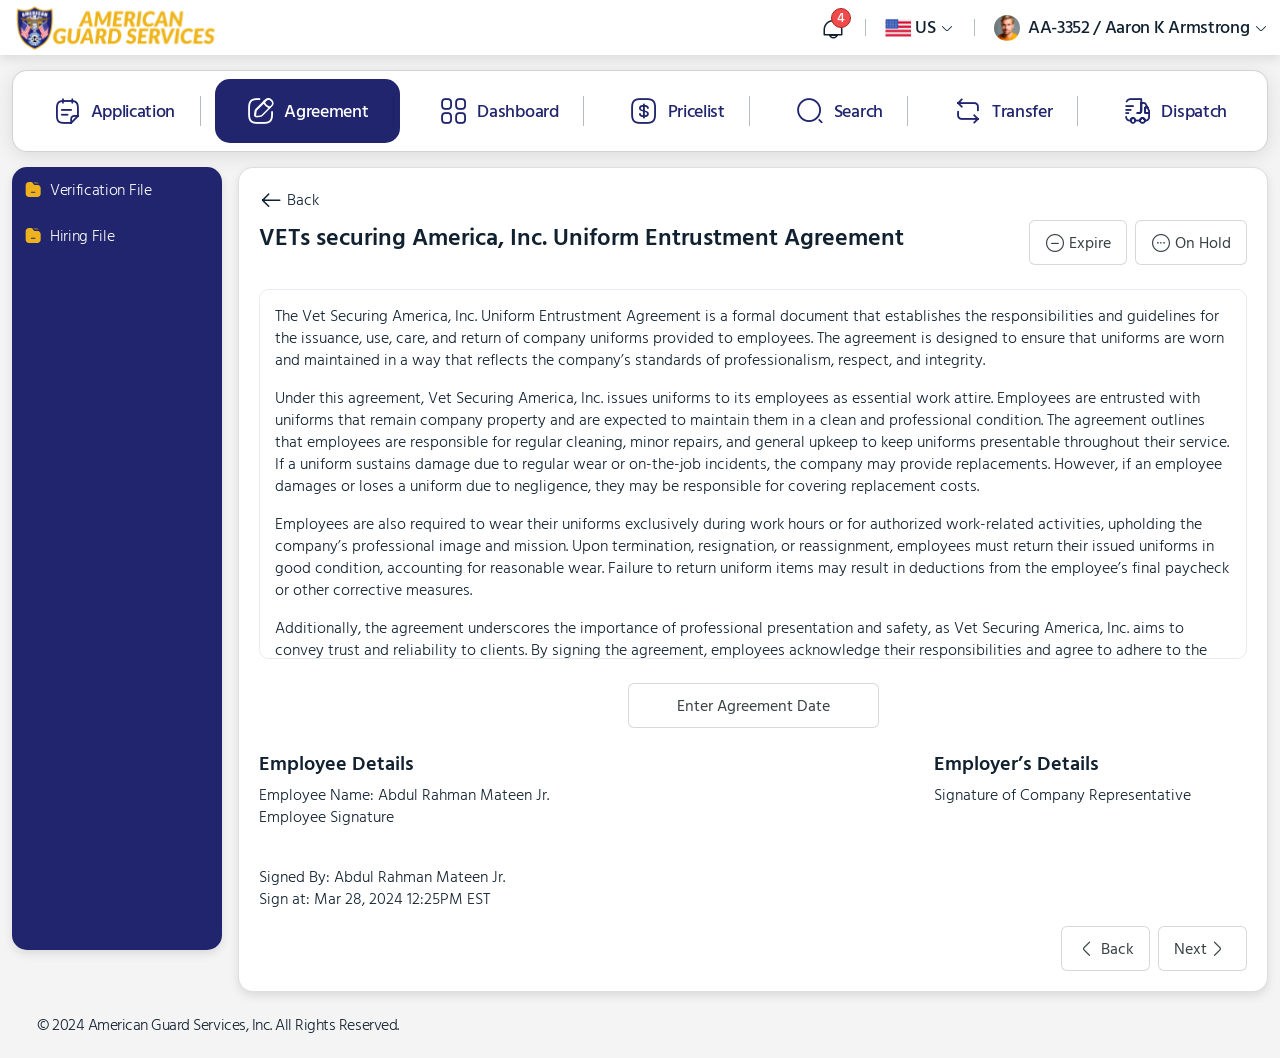
==== commit a92b2ebd: "fix some issues." ====
--- a/agreement.html
+++ b/agreement.html
@@ -156,6 +156,55 @@
             </div>
         </nav>
     </header>
+    <div class="container-fluid mobile-menu">
+        <div class="dropdown">
+            <button class="btn dropdown-toggle" role="button" data-bs-toggle="dropdown" aria-expanded="false">
+                <span>
+                    <i class="icon-element-3"></i>
+                    Menu
+                </span>
+            </button>
+            <div class="main_menu dropdown-menu nav_manu">
+                <ul class="navbar-nav d-flex">
+                    <li class="nav-item">
+                        <a class="nav-link" href="./application.html">
+                            <i class="icon-stickynote"></i> Application
+                        </a>
+                    </li>
+                    <li class="nav-item active">
+                        <a class="nav-link" href="./agreement.html">
+                            <i class="icon-edit"></i> Agreement
+                        </a>
+                    </li>
+                    <li class="nav-item">
+                        <a class="nav-link" href="./dashboard.html">
+                            <i class="icon-category"></i> Dashboard
+                        </a>
+                    </li>
+                    <li class="nav-item">
+                        <a class="nav-link" href="./pricelist.html">
+                            <i class="icon-dollar-square"></i> Pricelist
+                        </a>
+                    </li>
+                    <li class="nav-item">
+                        <a class="nav-link" href="./search.html">
+                            <i class="icon-search-normal-1"></i> Search
+                        </a>
+                    </li>
+                    <li class="nav-item">
+                        <a class="nav-link" href="./transfer.html">
+                            <i class="icon-repeat"></i> Transfer
+                        </a>
+                    </li>
+                    <li class="nav-item">
+                        <a class="nav-link" href="#">
+                            <i class="icon-truck-fast"></i> Dispatch
+                        </a>
+                    </li>
+                </ul>
+            </div>
+        </div>
+    </div>
 
     <div class="container-fluid position-relative">
         <div class="d-flex align-content-center flex-wrap position-relative z-1">
--- a/assets/styles/style.css
+++ b/assets/styles/style.css
@@ -219,7 +219,7 @@
 h6, .h6, h5, .h5, h4, .h4, h3, .h3, h2, .h2, h1, .h1 {
   margin-top: 0;
   margin-bottom: 0.5rem;
-  font-weight: 500;
+  font-weight: 600;
   line-height: 1.2;
   color: var(--bs-heading-color);
 }
@@ -12114,7 +12114,6 @@
     padding: 0.594rem 0.75rem;
   }
   .btn-warning {
-    min-width: 100%;
     padding: 0.657rem 0.75rem;
   }
   .btn-link {
@@ -12271,18 +12270,18 @@
     margin-top: 26px;
     padding: 40px;
   }
+  .login-card .btn-warning {
+    min-width: 145px;
+    padding: 0.657rem 0.75rem;
+  }
+  .login-card .btn-link {
+    padding: 0.657rem 0;
+  }
   .login-copy-rught {
     margin: 30px 0;
   }
   .input-group .form-control {
     padding: 0.594rem 0.75rem;
-  }
-  .btn-warning {
-    min-width: 145px;
-    padding: 0.657rem 0.75rem;
-  }
-  .btn-link {
-    padding: 0.657rem 0;
   }
   .my-links {
     display: inline-block;
@@ -12340,6 +12339,10 @@
   background: #272c82;
 }
 
+.btn-warning {
+  height: 45px;
+}
+
 .btn-outline-secondary {
   color: #384244;
   border: 1px solid rgba(56, 66, 68, 0.2);
@@ -12366,9 +12369,25 @@
 }
 .dropdown .btn-outline-secondary {
   height: 45px;
+  padding: 8px;
+}
+.dropdown .btn-outline-secondary::after {
+  display: none;
+}
+.dropdown .btn-outline-secondary.show {
+  background-color: #fff;
+  color: #384244;
 }
 .dropdown .btn {
   font-size: 18px;
+}
+.dropdown .btn .badge {
+  position: relative;
+  top: 0;
+  height: 21px;
+  color: #fff !important;
+  font-weight: 500;
+  margin: 0 5px;
 }
 .dropdown .btn::after {
   content: "Y";
@@ -12398,8 +12417,12 @@
   padding: 0;
   border-bottom: 1px #3b408e solid;
 }
-.dropdown .dropdown-menu li.active > a {
-  background-color: #EEB21E;
+.dropdown .dropdown-menu li.active {
+  background-color: #21256e;
+}
+.dropdown .dropdown-menu li.active .nav-link,
+.dropdown .dropdown-menu li.active i {
+  color: #fff !important;
 }
 .dropdown .dropdown-menu li a {
   color: #fff;
@@ -12416,8 +12439,41 @@
   background-color: #3b408e;
 }
 
+.filter-dropdown {
+  margin-bottom: 0;
+  position: relative;
+}
+.filter-dropdown .filter-form {
+  width: 300px;
+  position: absolute;
+  right: 0;
+  top: 50px;
+  z-index: 99;
+  border-radius: 15px;
+  background: #fff;
+  box-shadow: 0px 24px 50px 0px rgba(0, 0, 0, 0.2);
+}
+.filter-dropdown .filter-form .card {
+  text-align: left !important;
+}
+.filter-dropdown .filter-form .card .form-label {
+  margin-bottom: 0;
+}
+
+.main_menu.nav_manu.dropdown-menu .nav-item {
+  border-bottom: none !important;
+}
+
+.main_menu.nav_manu.dropdown-menu .nav-item:hover .nav-link {
+  color: #fff !important;
+}
+
+.btn_dropdown:hover, .btn_dropdown:active {
+  color: #21256e !important;
+}
+
 header {
-  background: #fff;
+  background: #fff !important;
   margin-bottom: 15px;
   padding: 0;
   box-shadow: 0px 4px 10px 0px rgba(0, 0, 0, 0.1);
@@ -12482,6 +12538,23 @@
   right: -6px;
   line-height: 19px;
 }
+header .navbar .navbar-nav .login_btn {
+  padding-right: 20px;
+}
+header .navbar .navbar-nav .login_btn i {
+  color: #112130;
+  font-size: 18px;
+  margin-right: 5px;
+  margin-top: 5px;
+}
+header .navbar .navbar-nav .login_btn a {
+  text-decoration: none !important;
+  font-size: 18px;
+  color: #112130;
+  font-weight: 500 !important;
+  display: flex;
+  align-items: center;
+}
 header .navbar .dropdown {
   padding: 10px 0;
 }
@@ -12493,6 +12566,7 @@
   align-items: center;
   justify-content: center;
   border: 0;
+  color: #112130;
 }
 header .navbar .dropdown .dropdown-toggle img {
   margin-right: 3px;
@@ -12504,6 +12578,15 @@
   margin-left: 5px;
   border: none !important;
 }
+header .navbar .dropdown.show .dropdown-toggle {
+  color: #21256e;
+}
+header .navbar .dropdown .dropdown-menu {
+  height: auto;
+}
+header .navbar .dropdown .dropdown-menu li:last-child {
+  border-bottom: none !important;
+}
 header .navbar .dropdown .dropdown-menu a {
   color: #112130;
   font-family: "Hind Madurai";
@@ -12514,10 +12597,35 @@
 header .navbar .dropdown .dropdown-menu a:active {
   background-color: transparent;
 }
+header .navbar .dropdown .dropdown-menu a:hover {
+  color: #fff;
+}
 header .navbar .dropdown .dropdown-menu img {
   height: 28px;
   width: 28px;
   margin-right: 5px;
+}
+header .navbar .dropdown:hover .dropdown-toggle {
+  color: #21256e !important;
+}
+
+.nav_manu {
+  background-color: #fff !important;
+  color: #21256e !important;
+  height: auto !important;
+}
+.nav_manu .navbar-nav .nav-item .nav-link {
+  color: #21256e !important;
+}
+.nav_manu .navbar-nav .nav-item .nav-link:hover {
+  color: #fff !important;
+  background-color: transparent !important;
+}
+.nav_manu .navbar-nav .nav-item:hover {
+  color: #ffffff !important;
+}
+.nav_manu .navbar-nav .nav-item:active {
+  color: #ffffff !important;
 }
 
 .mobile-menu .dropdown-toggle {
@@ -12588,15 +12696,16 @@
 .main_menu .navbar-nav li:first-child::before {
   display: none;
 }
-.main_menu .navbar-nav li:hover {
+.main_menu .navbar-nav li:hover, .main_menu .navbar-nav li:active {
   border-radius: 15px;
   background: #21256e;
-}
-.main_menu .navbar-nav li:hover a {
+  color: #fff !important;
+}
+.main_menu .navbar-nav li:hover a, .main_menu .navbar-nav li:active a {
   color: #ffffff;
   transition: color 0.3s ease;
 }
-.main_menu .navbar-nav li:hover a i {
+.main_menu .navbar-nav li:hover a i, .main_menu .navbar-nav li:active a i {
   color: #ffffff;
   transition: color 0.3s ease;
 }
@@ -13040,6 +13149,61 @@
   overflow: auto;
 }
 
+.over-card {
+  padding: 20px;
+  background: #fff;
+  box-shadow: 0px 4px 10px rgba(0, 0, 0, 0.1);
+  border: 1px rgba(17, 33, 48, 0.14) solid;
+  border-radius: 15px;
+  width: 100%;
+  display: inline-block;
+}
+.over-card .employee-detail {
+  background-color: rgba(33, 37, 110, 0.0392156863);
+}
+.over-card h5, .over-card .h5 {
+  font-size: 18px;
+}
+.over-card table {
+  border: 1px solid #e9e9f1;
+}
+.over-card table thead {
+  background-color: #f7f7fa;
+}
+.over-card table td,
+.over-card table th {
+  border: none;
+}
+.over-card .dropend:focus-visible {
+  outline: none;
+}
+.over-card .dropend {
+  background-color: rgba(238, 178, 30, 0.5019607843);
+}
+.over-card .all-items li {
+  border-bottom: 1px solid rgba(33, 37, 110, 0.1019607843);
+  margin-bottom: 8px;
+  padding: 8px;
+}
+.over-card .miscellaneous table {
+  border: 1px solid #e9e9f1;
+}
+.over-card .miscellaneous table thead {
+  background-color: rgba(33, 37, 110, 0.1019607843);
+}
+.over-card .miscellaneous table td,
+.over-card .miscellaneous table th {
+  border: 1px solid rgba(33, 37, 110, 0.1019607843);
+  vertical-align: middle;
+}
+.over-card .miscellaneous table td span,
+.over-card .miscellaneous table th span {
+  border: 1px solid rgba(17, 33, 48, 0.3);
+  color: #112130;
+  padding: 3px 25px;
+  border-radius: 6px;
+}
+
 .main_content_panel.content_page {
   padding: 20px;
   background: #fff;
@@ -13230,32 +13394,29 @@
   margin: auto;
   height: 26px;
 }
-.main_content_panel table td:last-child {
+.main_content_panel .transfer-table table td:last-child {
   position: relative;
 }
-.main_content_panel table th {
+.main_content_panel .transfer-table table th {
   font-weight: 500;
   padding: 0.5rem 0.86rem;
 }
-.main_content_panel table td,
-.main_content_panel table th {
+.main_content_panel .transfer-table table td,
+.main_content_panel .transfer-table table th {
   border: none !important;
   color: #112130;
   white-space: nowrap;
 }
-.main_content_panel table td:first-child,
-.main_content_panel table th:first-child {
+.main_content_panel .transfer-table table td:first-child,
+.main_content_panel .transfer-table table th:first-child {
   border-top-left-radius: 10px !important;
   border-bottom-left-radius: 10px !important;
 }
-.main_content_panel table td:last-child,
-.main_content_panel table th:last-child {
+.main_content_panel .transfer-table table td:last-child,
+.main_content_panel .transfer-table table th:last-child {
   border-top-right-radius: 10px !important;
   border-bottom-right-radius: 10px !important;
   color: #9ba0a7;
-}
-.main_content_panel .results_header .input-with-icon .form-control {
-  width: 365px;
 }
 .main_content_panel .results_header .btn-success {
   background: rgba(238, 178, 30, 0.15);
@@ -13473,9 +13634,12 @@
   .main_content_panel {
     width: 100%;
   }
+  .results_header {
+    width: 100%;
+  }
   .input-with-icon {
-    width: 100%;
-    margin-bottom: 8px;
+    width: calc(100% - 75px);
+    margin-right: 8px;
   }
   .input-with-icon .form-control {
     width: 100%;
@@ -14302,6 +14466,9 @@
     right: -6px;
     line-height: 19px;
   }
+  header .navbar .navbar-nav:hover {
+    color: #fff !important;
+  }
   header .navbar .dropdown {
     padding: 10px 0;
   }
@@ -14341,6 +14508,9 @@
     transform: none !important;
     padding: 0;
   }
+  .nav_manu .navbar-nav li:hover {
+    color: #ffffff !important;
+  }
   .main_menu .navbar-nav li {
     margin-left: 0;
     padding: 8px 20px !important;
